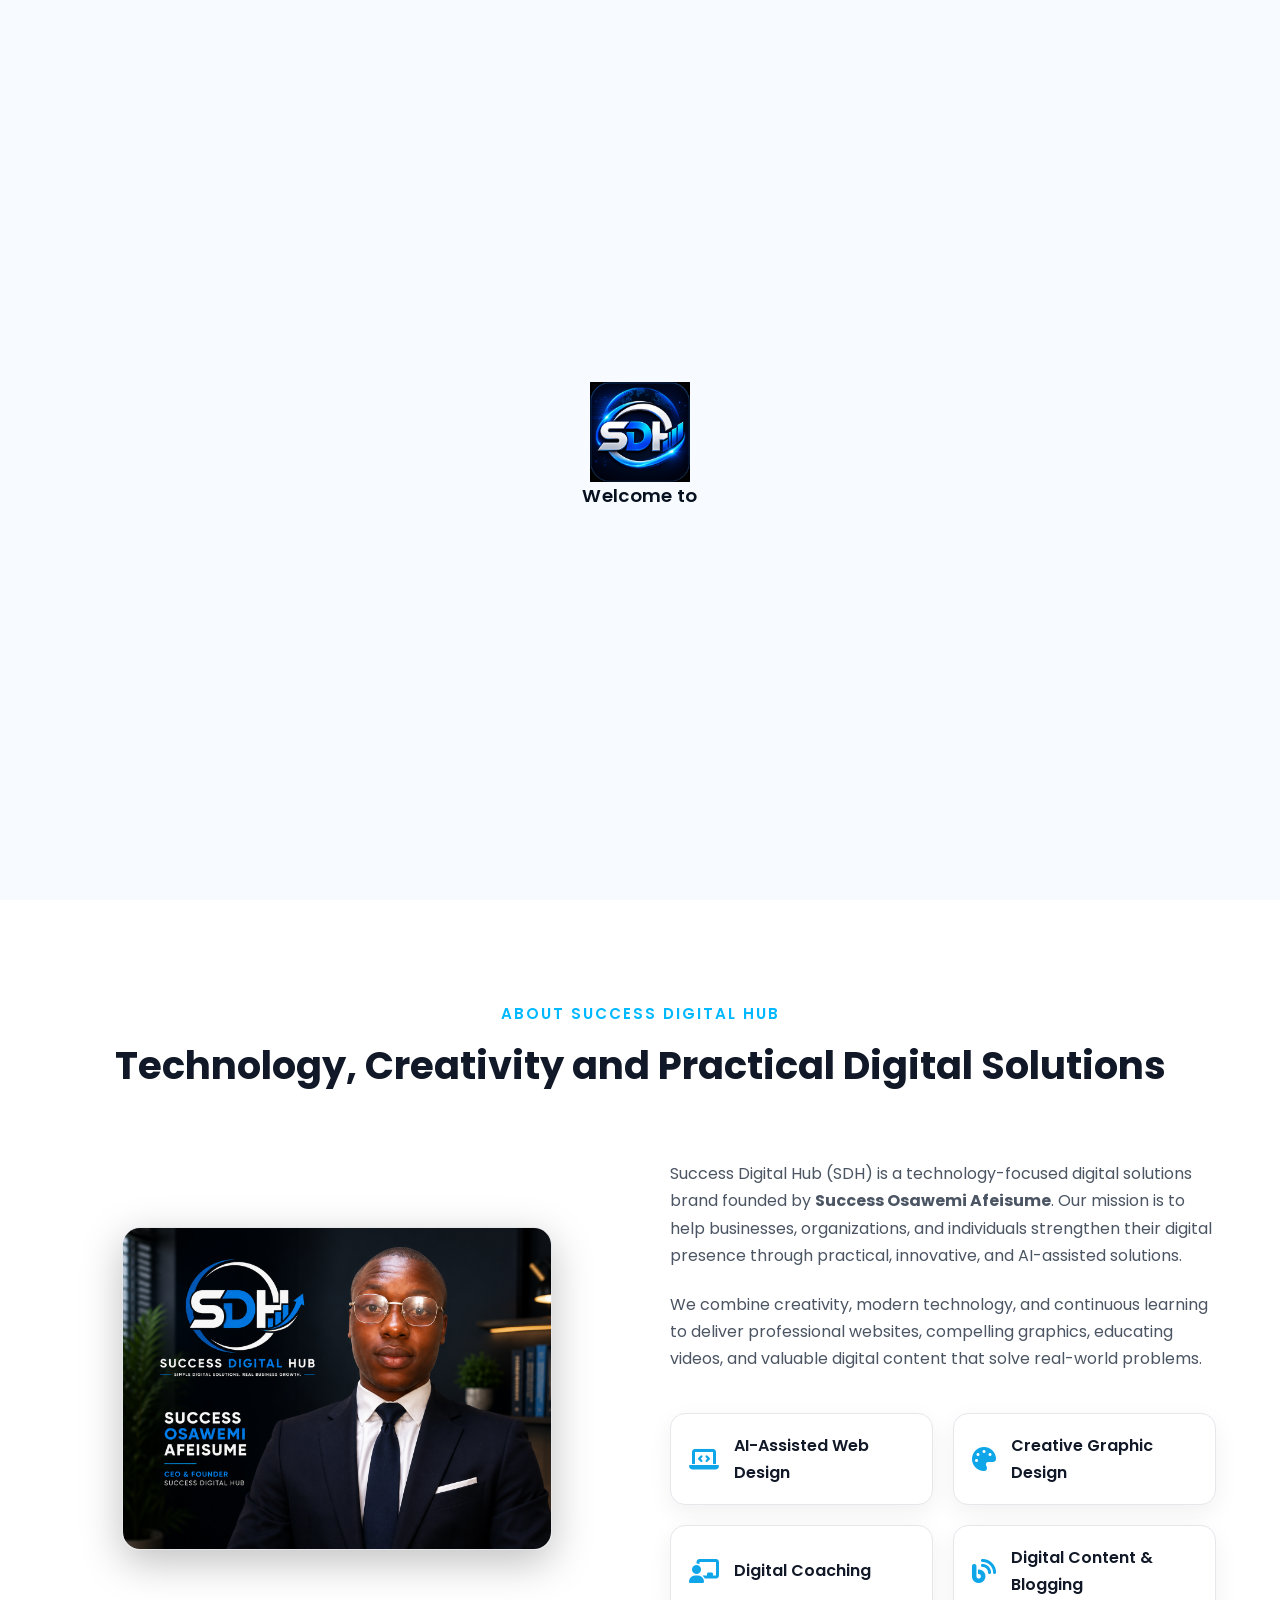
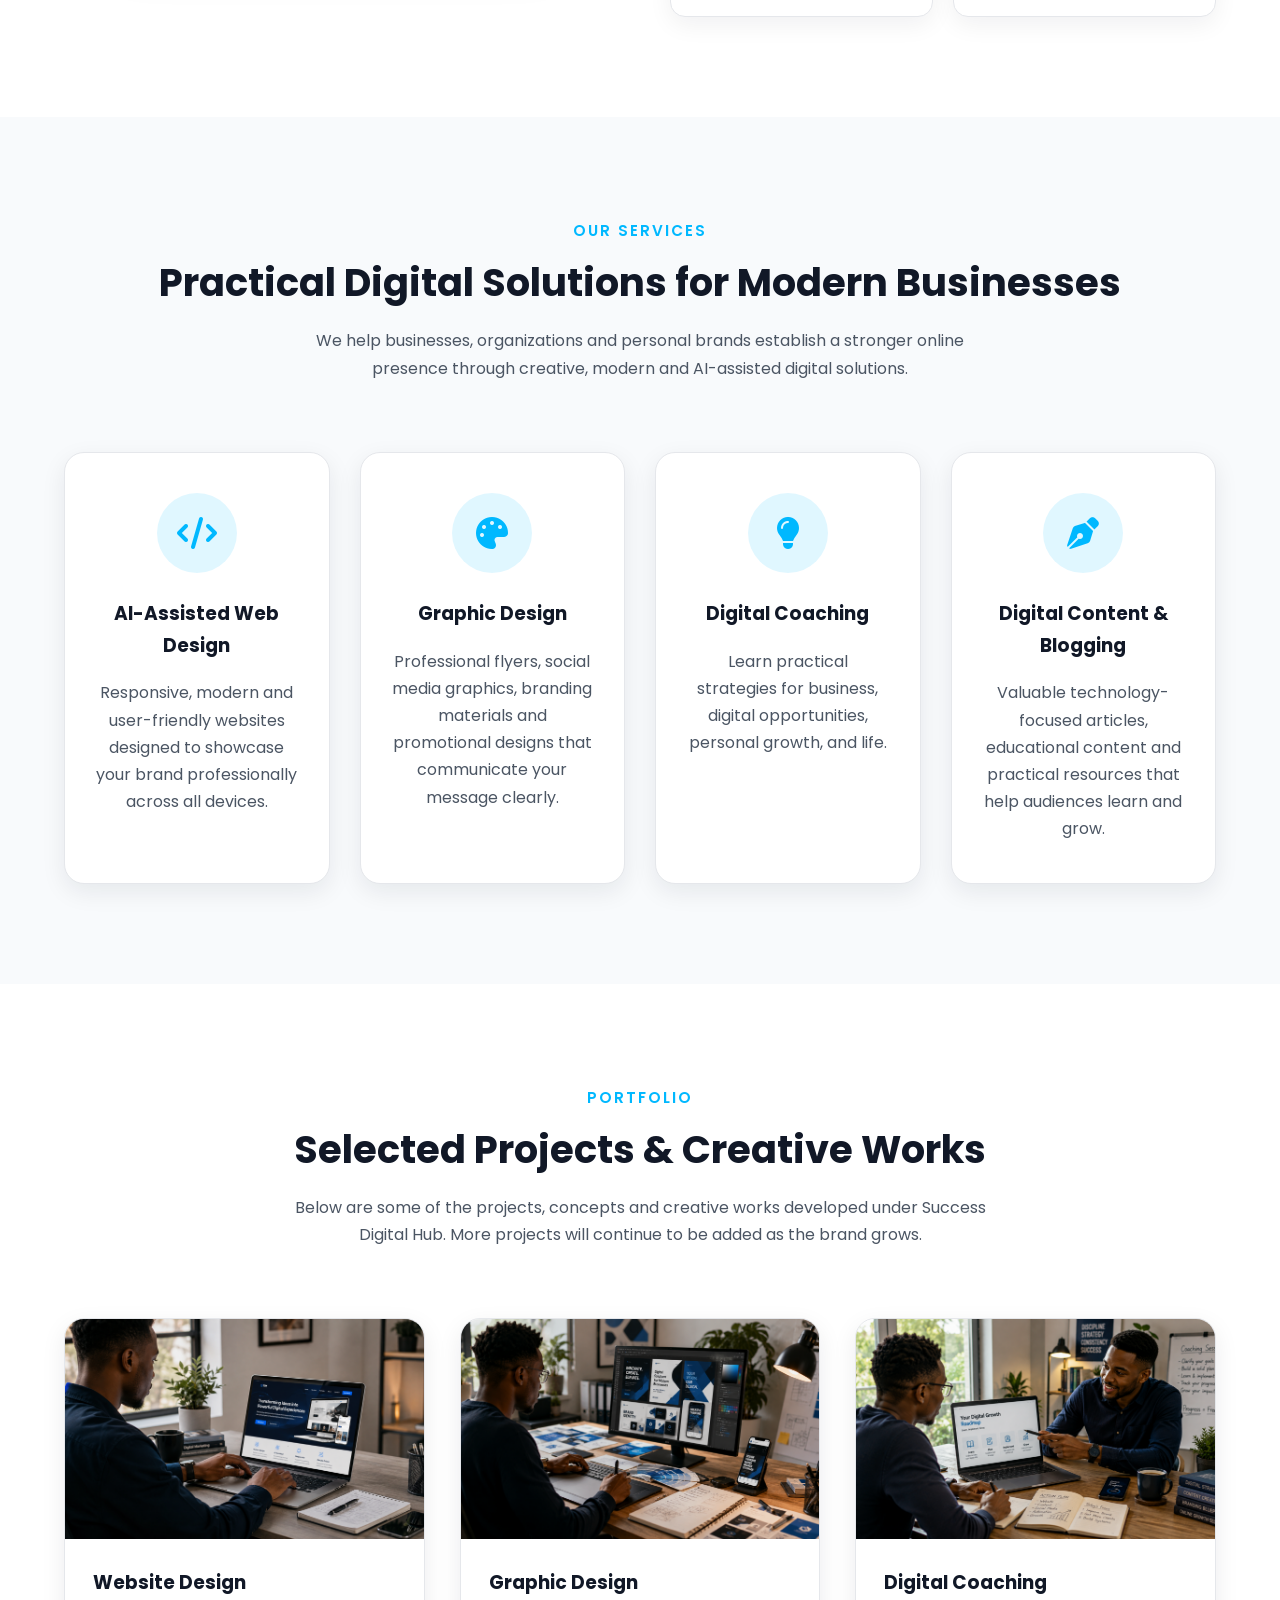
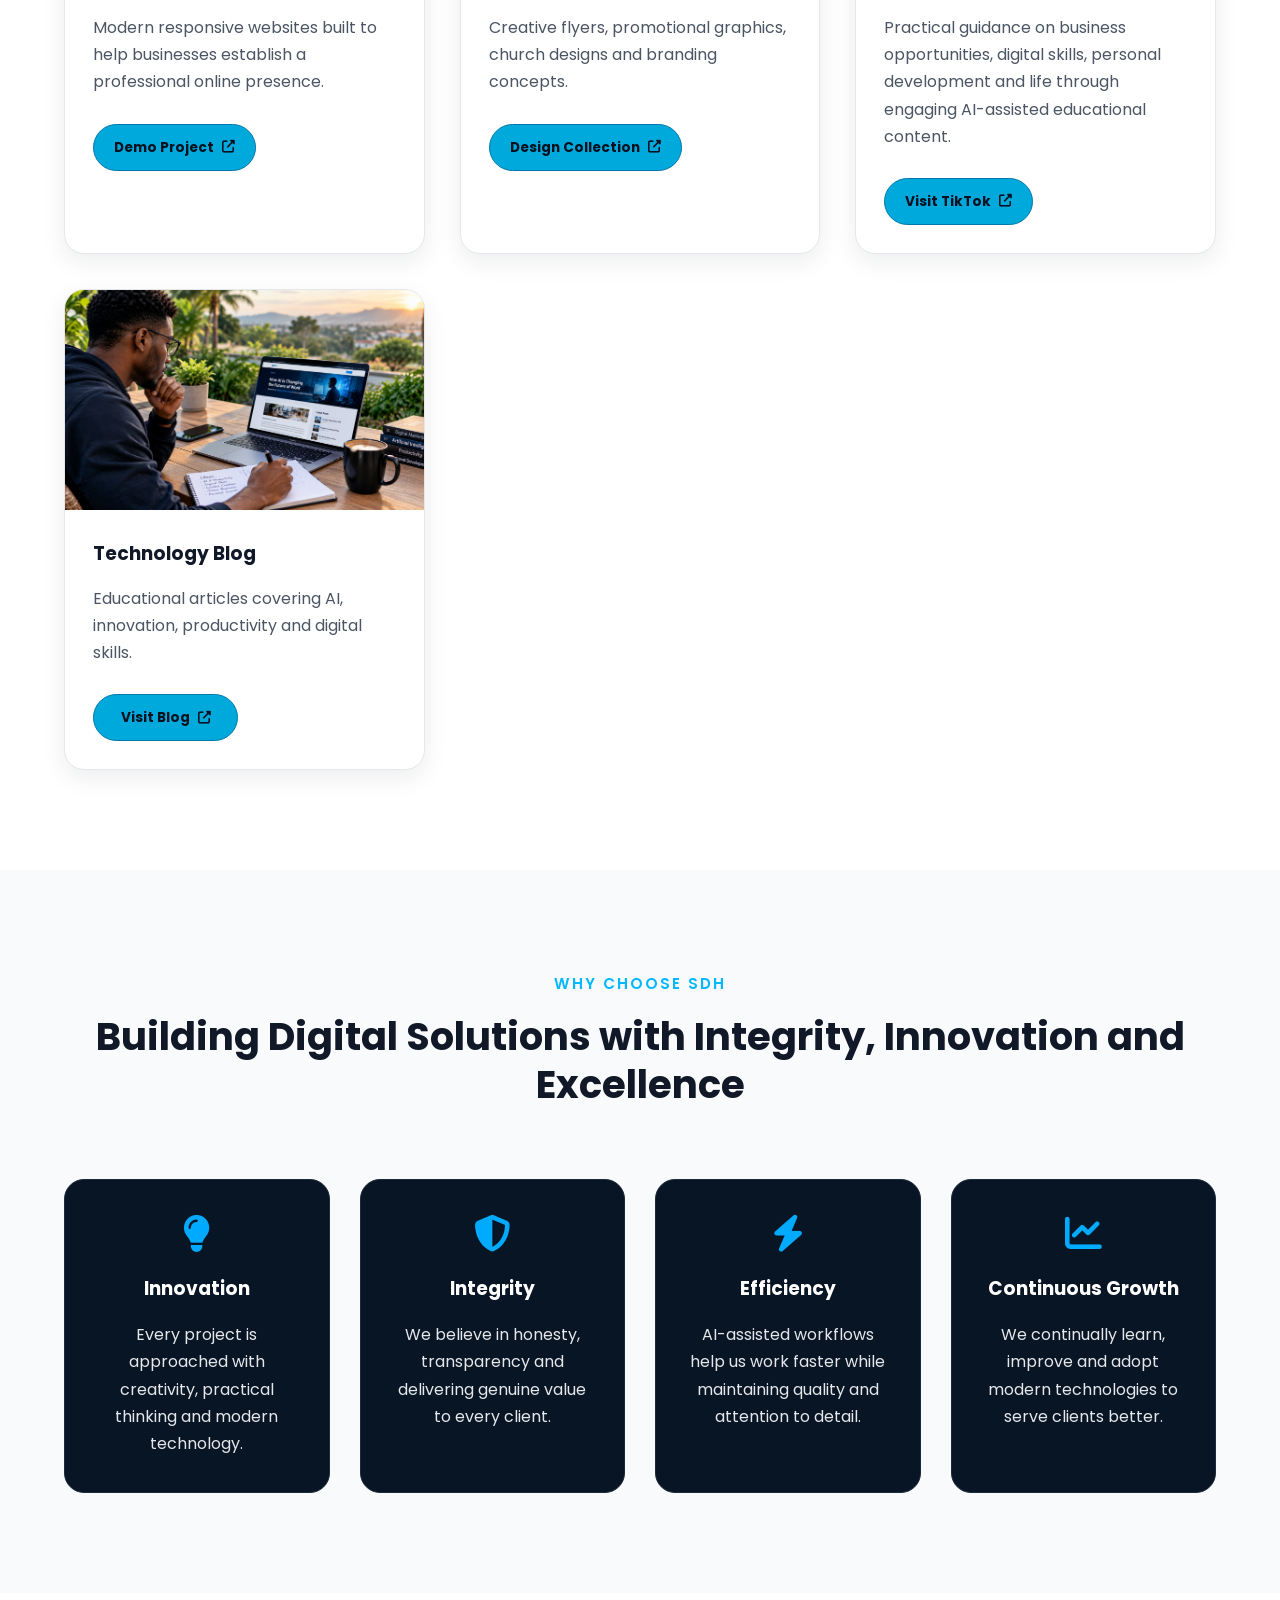
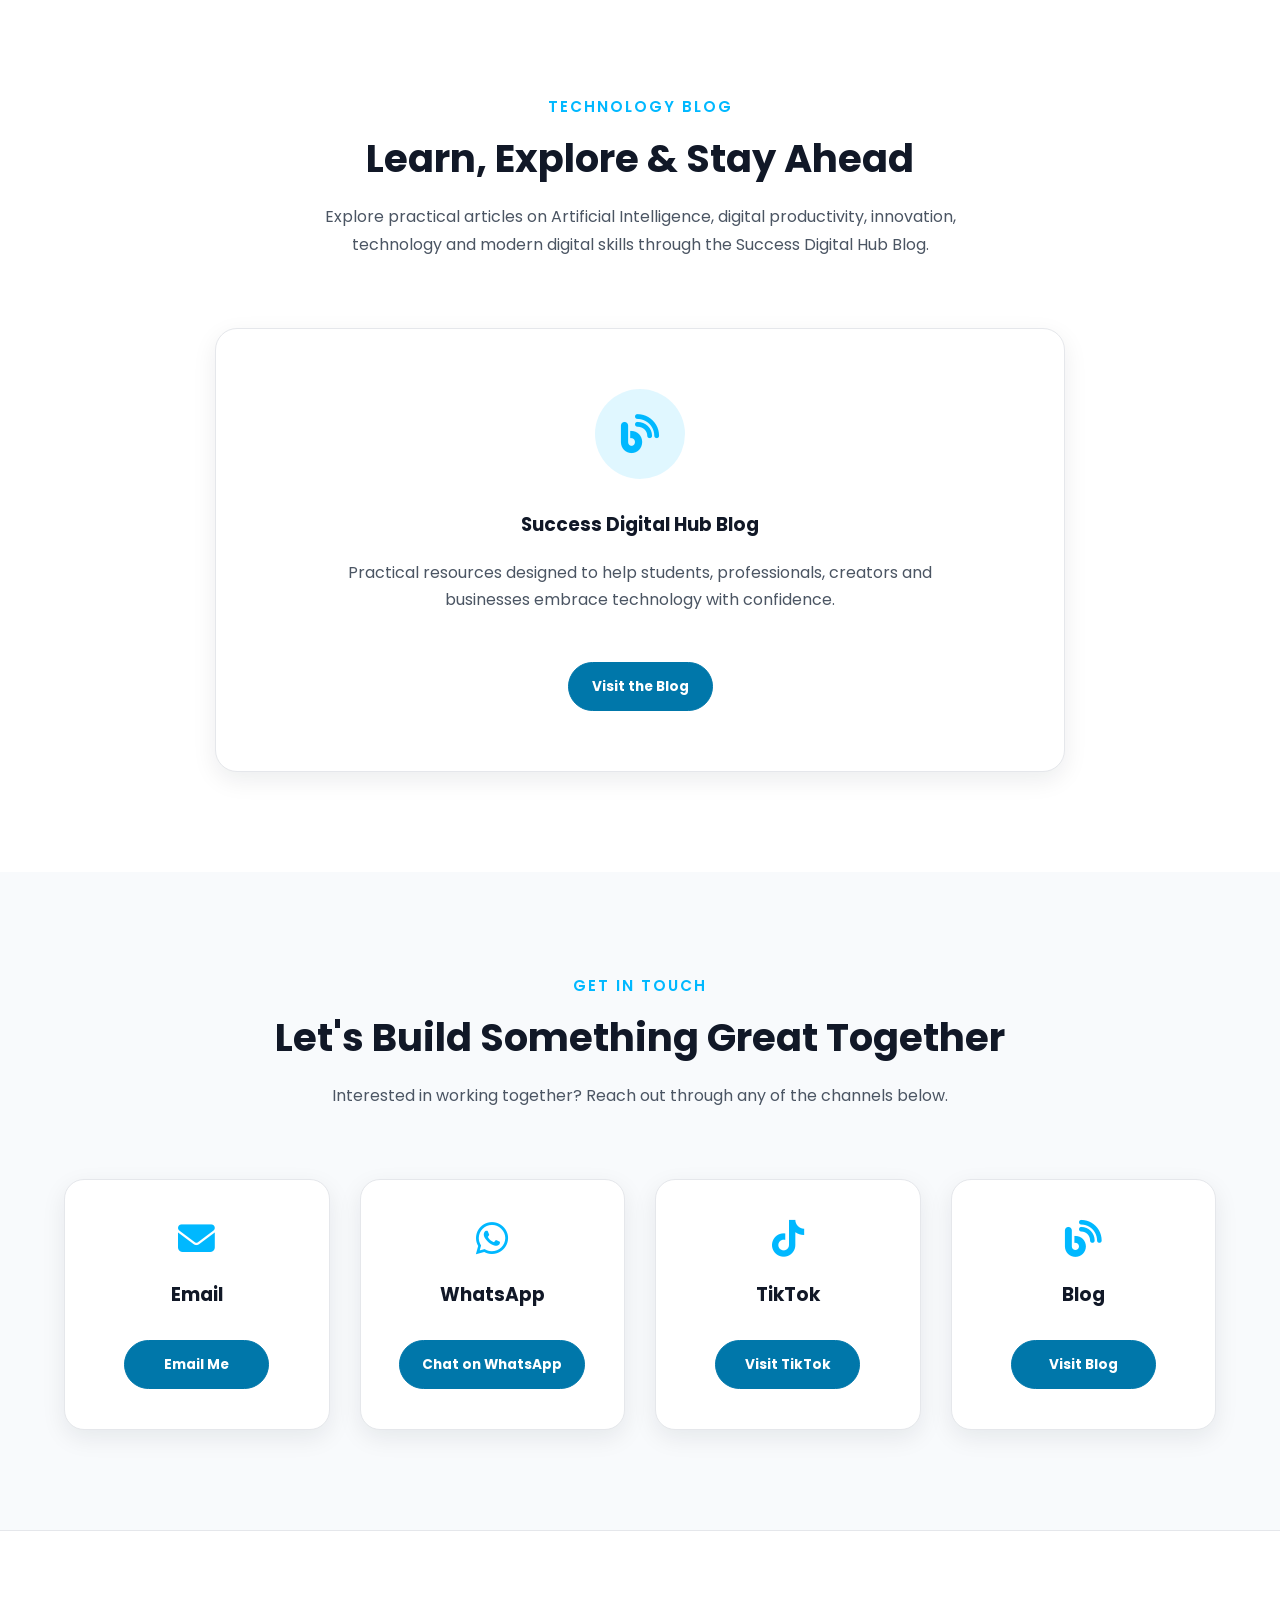
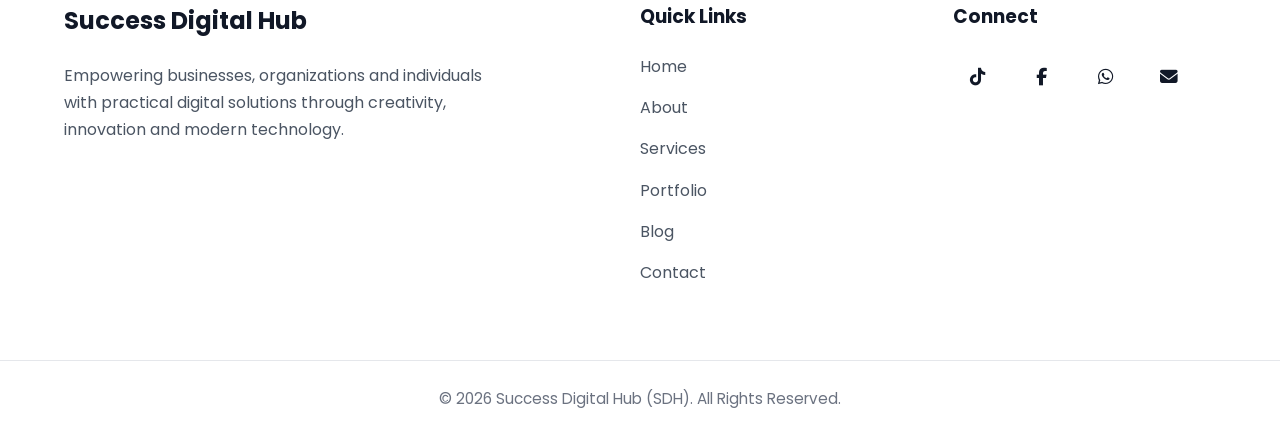
==== index.html @ 63616690 "Add files via upload" ====
<!DOCTYPE html>
<html lang="en">

<head>

    <!-- =========================
         BASIC META TAGS
    ========================== -->

    <meta charset="UTF-8">

    <meta name="viewport"
          content="width=device-width, initial-scale=1.0">

    <meta name="theme-color"
          content="#07111f">


    <!-- =========================
         SEO
    ========================== -->

    <title>
        Success Digital Hub | AI-Assisted Web Design & Digital Solutions
    </title>

    <meta name="description"
          content="Success Digital Hub (SDH) helps businesses, organizations, and individuals build a stronger digital presence through AI-assisted web design, graphic design, video editing, and digital content solutions.">

    <meta name="keywords"
          content="Success Digital Hub, SDH, AI Web Design, Graphic Design, Video Editing, Digital Solutions, Nigeria Web Designer, Portfolio">

    <meta name="author"
          content="Success Osawemi Afeisume">


    <!-- =========================
         OPEN GRAPH
    ========================== -->

    <meta property="og:title"
          content="Success Digital Hub">

    <meta property="og:description"
          content="Professional AI-assisted digital solutions for businesses and organizations.">

    <meta property="og:type"
          content="website">

    <meta property="og:image"
          content="og-image.png">

    <meta property="og:url"
          content="https://successdigitalhub1.github.io/sdh-portfolio/">


    <!-- =========================
         FAVICON / WEB APP ICON
    ========================== -->

    <link rel="icon"
          href="favicon.png"
          type="image/png">

    <link rel="apple-touch-icon"
          href="favicon.png"
          sizes="180x180">


    <!-- =========================
         GOOGLE FONTS
    ========================== -->

    <link rel="preconnect"
          href="https://fonts.googleapis.com">

    <link rel="preconnect"
          href="https://fonts.gstatic.com"
          crossorigin>

    <link href="https://fonts.googleapis.com/css2?family=Poppins:wght@300;400;500;600;700;800&display=swap"
          rel="stylesheet">


   <!-- =========================
     FONT AWESOME
========================== -->

<link rel="stylesheet"
      href="https://cdnjs.cloudflare.com/ajax/libs/font-awesome/6.5.2/css/all.min.css">

  <!-- =========================
     SDH SPLASH LOGO PRELOAD
========================== -->

<link rel="preload"
      as="image"
      href="favicon.png"
      type="image/png"
      fetchpriority="high">


    <!-- =========================
         MAIN CSS
    ========================== -->

    <link rel="stylesheet"
          href="style.css">


    <!-- =========================
         CANONICAL TAG
    ========================== -->

    <link rel="canonical"
          href="https://successdigitalhub1.github.io/sdh-portfolio/">

</head>


<body>


<!-- =========================================================
     SDH PROFESSIONAL SPLASH SCREEN
========================================================= -->

<div id="sdh-splash"
     class="sdh-splash"
     aria-hidden="true">

    <div class="sdh-splash-content">


        <!-- =========================
             SDH WEB APP ICON
        ========================== -->

        <div class="sdh-splash-icon-wrap">

            <img src="favicon.png"
     alt="Success Digital Hub"
     class="sdh-splash-icon"
     loading="eager"
     fetchpriority="high"
     decoding="async">
          
        </div>


        <!-- =========================
             CIRCULAR LOADING INDICATOR
        ========================== -->

        <div class="sdh-splash-spinner"
             aria-hidden="true"></div>


        <!-- =========================
             WELCOME MESSAGE
        ========================== -->

        <p class="sdh-splash-message">

            Welcome to

            <span class="sdh-brand-white">
                SUCCESS
            </span>

            <span class="sdh-brand-blue">
                DIGITAL
            </span>

            <span class="sdh-brand-white">
                HUB
            </span>

        </p>

    </div>

</div>



<!-- =========================
     HEADER
========================== -->

<header class="header">

    <div class="container">


        <!-- =========================
             LOGO
        ========================== -->

        <a href="#home"
           class="logo">

            Success
            <span>Digital</span>
            Hub

        </a>


        <!-- =========================
             NAVIGATION
        ========================== -->

        <nav class="navbar"
             id="site-navigation"
             aria-label="Main navigation">

            <ul class="nav-links">

                <li>
                    <a href="#home">
                        Home
                    </a>
                </li>

                <li>
                    <a href="#about">
                        About
                    </a>
                </li>

                <li>
                    <a href="#services">
                        Services
                    </a>
                </li>

                <li>
                    <a href="#portfolio">
                        Portfolio
                    </a>
                </li>

                <li>
                    <a href="#blog">
                        Blog
                    </a>
                </li>

                <li>
                    <a href="#contact">
                        Contact
                    </a>
                </li>

            </ul>

        </nav>


        <!-- =========================
             RIGHT CONTROLS
        ========================== -->

        <div class="header-controls">


            <!-- Dark / Light Mode -->

            <button id="theme-toggle"
                    type="button"
                    aria-label="Toggle Theme"
                    title="Toggle Theme">

                <i class="fas fa-moon"
                   aria-hidden="true"></i>

            </button>


            <!-- Mobile Menu -->

            <button id="menu-btn"
                    type="button"
                    aria-label="Open Menu"
                    aria-expanded="false"
                    aria-controls="site-navigation">

                <i class="fas fa-bars"
                   aria-hidden="true"></i>

            </button>

        </div>

    </div>

</header>



<!-- =========================
     MAIN CONTENT
========================== -->

<main>


    <!-- =====================
         HERO SECTION
    ====================== -->

    <section id="home"
             class="hero">

        <div class="container hero-container">


            <!-- Hero Content -->

            <div class="hero-content">

                <span class="hero-tag">

                    Welcome to Success Digital Hub

                </span>


                <h1>

                    AI-Assisted Digital Solutions for Businesses, Organizations & Professionals

                </h1>


                <p>

                    Success Digital Hub (SDH) provides AI-assisted web design,
                    graphic design, digital coaching & solutions
                    that help businesses, organizations, and individuals grow
                    confidently in today's digital world.

                </p>


                <div class="hero-buttons">

                    <a href="#portfolio"
                       class="btn primary-btn">

                        View Portfolio

                    </a>


                    <a href="#contact"
                       class="btn secondary-btn">

                        Let's Work Together

                    </a>

                </div>

            </div>


            <!-- Hero Image -->

            <div class="hero-image">

                <!-- Dark Mode Hero Image -->

                <img src="hero-image.png"
     alt="Success Digital Hub"
     class="hero-logo-dark"
     loading="eager"
     fetchpriority="high"
     decoding="async">


                <!-- Light Mode Hero Image -->

               <img src="hero-image-light.png"
     alt="Success Digital Hub"
     class="hero-logo-light"
     loading="lazy"
     decoding="async">

            </div>

        </div>

    </section>



    <!-- =====================
         ABOUT
    ====================== -->

    <section id="about"
             class="about">

        <div class="container">


            <div class="section-title reveal">

                <span>
                    About Success Digital Hub
                </span>

                <h2>

                    Technology, Creativity and Practical Digital Solutions

                </h2>

            </div>


            <div class="about-content">


                <div class="about-image">

                    <img src="about-image.png"
     alt="About Success Digital Hub"
     loading="eager"
     fetchpriority="high"
     decoding="async">

                </div>


                <div class="about-text">

                    <p>

                        Success Digital Hub (SDH) is a technology-focused digital
                        solutions brand founded by
                        <strong>Success Osawemi Afeisume</strong>.
                        Our mission is to help businesses, organizations, and individuals
                        strengthen their digital presence through practical,
                        innovative, and AI-assisted solutions.

                    </p>


                    <p>

                        We combine creativity, modern technology, and continuous learning
                        to deliver professional websites, compelling graphics,
                        educating videos, and valuable digital content that
                        solve real-world problems.

                    </p>


                    <div class="about-highlights">


                        <div class="highlight">

                            <i class="fas fa-laptop-code"></i>

                            <span>
                                AI-Assisted Web Design
                            </span>

                        </div>


                        <div class="highlight">

                            <i class="fas fa-palette"></i>

                            <span>
                                Creative Graphic Design
                            </span>

                        </div>


                        <div class="highlight">

                            <i class="fas fa-chalkboard-user"></i>

                            <span>
                                Digital Coaching
                            </span>

                        </div>


                        <div class="highlight">

                            <i class="fas fa-blog"></i>

                            <span>
                                Digital Content & Blogging
                            </span>

                        </div>


                    </div>

                </div>

            </div>

        </div>

    </section>



    <!-- =====================
         SERVICES
    ====================== -->

    <section id="services"
             class="services">

        <div class="container">


            <div class="section-title">

                <span>
                    Our Services
                </span>

                <h2>
                    Practical Digital Solutions for Modern Businesses
                </h2>

                <p>

                    We help businesses, organizations and personal brands
                    establish a stronger online presence through creative,
                    modern and AI-assisted digital solutions.

                </p>

            </div>


            <div class="services-grid">


                <!-- Service 1 -->

                <article class="service-card reveal">

                    <div class="service-icon">

                        <i class="fas fa-code"></i>

                    </div>

                    <h3>
                        AI-Assisted Web Design
                    </h3>

                    <p>

                        Responsive, modern and user-friendly websites
                        designed to showcase your brand professionally
                        across all devices.

                    </p>

                </article>


                <!-- Service 2 -->

                <article class="service-card">

                    <div class="service-icon">

                        <i class="fas fa-palette"></i>

                    </div>

                    <h3>
                        Graphic Design
                    </h3>

                    <p>

                        Professional flyers, social media graphics,
                        branding materials and promotional designs
                        that communicate your message clearly.

                    </p>

                </article>


                <!-- Service 3 -->

                <article class="service-card">

                    <div class="service-icon">

                        <i class="fas fa-lightbulb"></i>

                    </div>

                    <h3>
                        Digital Coaching
                    </h3>

                    <p>

                        Learn practical strategies for business,
                        digital opportunities, personal growth, and life.

                    </p>

                </article>


                <!-- Service 4 -->

                <article class="service-card">

                    <div class="service-icon">

                        <i class="fas fa-pen-nib"></i>

                    </div>

                    <h3>
                        Digital Content & Blogging
                    </h3>

                    <p>

                        Valuable technology-focused articles,
                        educational content and practical resources
                        that help audiences learn and grow.

                    </p>

                </article>


            </div>

        </div>

    </section>



    <!-- =====================
         PORTFOLIO
    ====================== -->

    <section id="portfolio"
             class="portfolio">

        <div class="container">


            <div class="section-title">

                <span>
                    Portfolio
                </span>

                <h2>
                    Selected Projects & Creative Works
                </h2>

                <p>

                    Below are some of the projects, concepts and creative
                    works developed under Success Digital Hub.
                    More projects will continue to be added as the brand grows.

                </p>

            </div>


            <div class="portfolio-grid">


                <!-- Website Design -->

                <article class="portfolio-card">

                    <img src="web-design.png"
                         alt="Website Design Project"
                         loading="lazy">


                    <div class="portfolio-content">

                        <h3>
                            Website Design
                        </h3>

                        <p>

                            Modern responsive websites built to help
                            businesses establish a professional online
                            presence.

                        </p>


                        <a href="https://successdigitalhub1.github.io/"
                           class="portfolio-link"
                           target="_blank"
                           rel="noopener noreferrer">

                            Demo Project

                            <i class="fas fa-external-link-alt"
                               aria-hidden="true"></i>

                        </a>

                    </div>

                </article>



                <!-- Graphic Design -->

                <article class="portfolio-card">

                    <img src="graphic-design.png"
                         alt="Graphic Design"
                         loading="lazy">


                    <div class="portfolio-content">

                        <h3>
                            Graphic Design
                        </h3>

                        <p>

                            Creative flyers, promotional graphics,
                            church designs and branding concepts.

                        </p>


                        <a href="https://YOUR_BEHANCE_URL"
                           class="portfolio-link"
                           target="_blank"
                           rel="noopener noreferrer">

                            Design Collection

                            <i class="fas fa-external-link-alt"
                               aria-hidden="true"></i>

                        </a>

                    </div>

                </article>



                <!-- Digital Coaching -->

                <article class="portfolio-card">

                    <img src="digital-coaching.png"
                         alt="Digital Coaching"
                         loading="lazy">


                    <div class="portfolio-content">

                        <h3>
                            Digital Coaching
                        </h3>

                        <p>

                            Practical guidance on business opportunities,
                            digital skills, personal development and life
                            through engaging AI-assisted educational content.

                        </p>


                        <a href="https://tiktok.com/@sdhsolutions"
                           target="_blank"
                           rel="noopener noreferrer"
                           class="portfolio-link">

                            Visit TikTok

                            <i class="fas fa-external-link-alt"
                               aria-hidden="true"></i>

                        </a>

                    </div>

                </article>



                <!-- Technology Blog -->

                <article class="portfolio-card">

                    <img src="blog.png"
                         alt="Blog Articles"
                         loading="lazy">


                    <div class="portfolio-content">

                        <h3>
                            Technology Blog
                        </h3>

                        <p>

                            Educational articles covering AI,
                            innovation, productivity and digital skills.

                        </p>


                        <a href="https://successdigitalhub1.blogspot.com/?m=1"
                           class="portfolio-link"
                           target="_blank"
                           rel="noopener noreferrer">

                            Visit Blog

                            <i class="fas fa-external-link-alt"
                               aria-hidden="true"></i>

                        </a>

                    </div>

                </article>


            </div>

        </div>

    </section>



    <!-- =====================
         WHY CHOOSE SDH
    ====================== -->

    <section id="why-us"
             class="why-us">

        <div class="container">


            <div class="section-title">

                <span>
                    Why Choose SDH
                </span>

                <h2>

                    Building Digital Solutions with Integrity,
                    Innovation and Excellence

                </h2>

            </div>


            <div class="why-grid">


                <div class="why-card">

                    <i class="fas fa-lightbulb"
                       aria-hidden="true"></i>

                    <h3>
                        Innovation
                    </h3>

                    <p>

                        Every project is approached with creativity,
                        practical thinking and modern technology.

                    </p>

                </div>


                <div class="why-card">

                    <i class="fas fa-shield-alt"
                       aria-hidden="true"></i>

                    <h3>
                        Integrity
                    </h3>

                    <p>

                        We believe in honesty, transparency and
                        delivering genuine value to every client.

                    </p>

                </div>


                <div class="why-card">

                    <i class="fas fa-bolt"
                       aria-hidden="true"></i>

                    <h3>
                        Efficiency
                    </h3>

                    <p>

                        AI-assisted workflows help us work faster
                        while maintaining quality and attention to detail.

                    </p>

                </div>


                <div class="why-card">

                    <i class="fas fa-chart-line"
                       aria-hidden="true"></i>

                    <h3>
                        Continuous Growth
                    </h3>

                    <p>

                        We continually learn, improve and adopt
                        modern technologies to serve clients better.

                    </p>

                </div>


            </div>

        </div>

    </section>



    <!-- =====================
         BLOG
    ====================== -->

    <section id="blog"
             class="blog">

        <div class="container">


            <div class="section-title">

                <span>
                    Technology Blog
                </span>

                <h2>
                    Learn, Explore & Stay Ahead
                </h2>

                <p>

                    Explore practical articles on Artificial Intelligence,
                    digital productivity, innovation, technology and
                    modern digital skills through the Success Digital Hub Blog.

                </p>

            </div>


            <div class="blog-card">

                <div class="blog-icon">

                    <i class="fas fa-blog"
                       aria-hidden="true"></i>

                </div>


                <h3>
                    Success Digital Hub Blog
                </h3>


                <p>

                    Practical resources designed to help students,
                    professionals, creators and businesses embrace
                    technology with confidence.

                </p>


                <a href="https://successdigitalhub1.blogspot.com/?m=1"
                   class="contact-btn blog-btn"
                   target="_blank"
                   rel="noopener noreferrer">

                    Visit the Blog

                </a>

            </div>

        </div>

    </section>



    <!-- =====================
         CONTACT
    ====================== -->

    <section id="contact"
             class="contact">

        <div class="container">


            <div class="section-title">

                <span>
                    Get In Touch
                </span>

                <h2>
                    Let's Build Something Great Together
                </h2>

                <p>

                    Interested in working together?
                    Reach out through any of the channels below.

                </p>

            </div>


            <div class="contact-grid">


                <!-- Email -->

                <div class="contact-card reveal">

                    <i class="fas fa-envelope"
                       aria-hidden="true"></i>

                    <h3>
                        Email
                    </h3>

                    <a href="mailto:successdigitalhub1@gmail.com"
                       class="contact-btn">

                        Email Me

                    </a>

                </div>



                <!-- WhatsApp -->

                <div class="contact-card">

                    <i class="fab fa-whatsapp"
                       aria-hidden="true"></i>

                    <h3>
                        WhatsApp
                    </h3>


                    <a href="https://wa.me/2348164866704"
                       target="_blank"
                       rel="noopener noreferrer"
                       class="contact-btn">

                        Chat on WhatsApp

                    </a>

                </div>



                <!-- TikTok -->

                <div class="contact-card">

                    <i class="fab fa-tiktok"
                       aria-hidden="true"></i>

                    <h3>
                        TikTok
                    </h3>


                    <a href="https://tiktok.com/@sdhsolutions"
                       target="_blank"
                       rel="noopener noreferrer"
                       class="contact-btn">

                        Visit TikTok

                    </a>

                </div>



                <!-- Blog -->

                <div class="contact-card">

                    <i class="fas fa-blog"
                       aria-hidden="true"></i>

                    <h3>
                        Blog
                    </h3>

                    <a href="https://successdigitalhub1.blogspot.com/?m=1"
                       target="_blank"
                       rel="noopener noreferrer"
                       class="contact-btn">

                        Visit Blog

                    </a>

                </div>


            </div>

        </div>

    </section>


</main>



<!-- =====================
     BACK TO TOP
====================== -->

<button id="topBtn"
        type="button"
        aria-label="Back to Top"
        title="Back to Top">

    <i class="fas fa-arrow-up"
       aria-hidden="true"></i>

</button>



<!-- =====================
     FOOTER
====================== -->

<footer class="footer">

    <div class="container">


        <!-- Footer Brand -->

        <div class="footer-logo">

            <h2>
                Success Digital Hub
            </h2>

            <p>

                Empowering businesses, organizations and individuals
                with practical digital solutions through creativity,
                innovation and modern technology.

            </p>

        </div>



        <!-- Footer Links -->

        <div class="footer-links">

            <h3>
                Quick Links
            </h3>

            <ul>

                <li>
                    <a href="#home">
                        Home
                    </a>
                </li>

                <li>
                    <a href="#about">
                        About
                    </a>
                </li>

                <li>
                    <a href="#services">
                        Services
                    </a>
                </li>

                <li>
                    <a href="#portfolio">
                        Portfolio
                    </a>
                </li>

                <li>
                    <a href="#blog">
                        Blog
                    </a>
                </li>

                <li>
                    <a href="#contact">
                        Contact
                    </a>
                </li>

            </ul>

        </div>



        <!-- Footer Social -->

        <div class="footer-social">

            <h3>
                Connect
            </h3>


            <div class="social-icons">


                <!-- TikTok -->

                <a href="https://tiktok.com/@sdhsolutions"
                   target="_blank"
                   rel="noopener noreferrer"
                   aria-label="TikTok">

                    <i class="fab fa-tiktok"
                       aria-hidden="true"></i>

                </a>


                <!-- Facebook -->

                <a href="#"
                   aria-label="Facebook">

                    <i class="fab fa-facebook-f"
                       aria-hidden="true"></i>

                </a>


                <!-- WhatsApp -->

                <a href="https://wa.me/2348164866704"
                   target="_blank"
                   rel="noopener noreferrer"
                   aria-label="WhatsApp">

                    <i class="fab fa-whatsapp"
                       aria-hidden="true"></i>

                </a>


                <!-- Email -->

                <a href="mailto:successdigitalhub1@gmail.com"
                   aria-label="Email">

                    <i class="fas fa-envelope"
                       aria-hidden="true"></i>

                </a>


            </div>

        </div>


    </div>



    <!-- Footer Bottom -->

    <div class="footer-bottom">

        <p>

            &copy; 2026 Success Digital Hub (SDH). All Rights Reserved.

        </p>

    </div>

</footer>



<!-- =====================
     JAVASCRIPT
====================== -->

<script src="script.js"></script>



<!-- ===========================================================
     SDH — IMPORTANT PLATFORM UPDATE MODAL
=========================================================== -->

<div id="sdh-notice-modal"
     class="sdh-notice-overlay sdh-notice-hidden"
     role="dialog"
     aria-modal="true"
     aria-labelledby="sdh-notice-title">


    <div class="sdh-notice-card">


        <!-- Notice Icon -->

        <div class="sdh-notice-icon">

            <i class="fas fa-info"
               aria-hidden="true"></i>

        </div>


        <!-- Notice Label -->

        <span class="sdh-notice-label">

            SUCCESS DIGITAL HUB

        </span>


        <!-- Notice Heading -->

        <h2 id="sdh-notice-title">

            Platform Update

        </h2>


        <!-- Notice Message -->

        <p>

            Some of our social and business channels are currently
            being prepared for integration.

        </p>


        <p>

            Facebook and Graphic design page (Behance) will be available soon.
            In the meantime, you can explore our services, portfolio,
            blog and other available channels.

        </p>


        <!-- Notice Button -->

        <button id="sdh-notice-ok"
                class="sdh-notice-btn"
                type="button">

            OK, Continue

        </button>


    </div>

</div>


</body>

</html>
---- style.css ----
/* ===========================================================
   SUCCESS DIGITAL HUB (SDH)
   CONSOLIDATED STYLE.CSS
   Desktop Layout + Splash Screen Refinement

   Author: Success Osawemi Afeisume
   Developed with AI Assistance

   Compatible with:
   - Consolidated index.html
   - Consolidated script.js
=========================================================== */


/* ===========================================================
   GOOGLE FONT
=========================================================== */

@import url(
  'https://fonts.googleapis.com/css2?family=Poppins:wght@300;400;500;600;700;800&display=swap'
);


/* ===========================================================
   ROOT VARIABLES
=========================================================== */

:root {
  --primary: #1f6fff;
  --primary-dark: #1558d6;

  --secondary: #00b8ff;
  --accent: #38bdf8;

  --background: #07111f;
  --surface: #111c2d;
  --surface-light: #1b2b44;

  --text: #f5f7fa;
  --text-light: #b7c2d0;

  --border: rgba(255, 255, 255, .08);

  --shadow: 0 12px 40px rgba(0, 0, 0, .25);

  --radius: 18px;
  --transition: .35s ease;

  --max-width: 1200px;
}


/* ===========================================================
   RESET
=========================================================== */

* {
  margin: 0;
  padding: 0;
  box-sizing: border-box;
}

html {
  scroll-behavior: smooth;
  text-rendering: optimizeLegibility;
}

body {
  min-height: 100vh;

  font-family: 'Poppins', sans-serif;

  background: var(--background);
  color: var(--text);

  line-height: 1.7;

  overflow-x: hidden;

  -webkit-font-smoothing: antialiased;
  -moz-osx-font-smoothing: grayscale;

  opacity: 0;

  transition: opacity .45s ease;
}

body.loaded {
  opacity: 1;
}

img {
  display: block;
  max-width: 100%;
}

a {
  color: inherit;
  text-decoration: none;
}

ul {
  list-style: none;
}

button,
input,
textarea {
  font-family: inherit;
}


/* ===========================================================
   GLOBAL SECTIONS
=========================================================== */

section {
  padding: 100px 0;
}

.container {
  width: 90%;
  max-width: var(--max-width);

  margin: 0 auto;
}


/* ===========================================================
   SECTION TITLES
=========================================================== */

.section-title {
  text-align: center;
  margin-bottom: 70px;
}

.section-title span {
  color: var(--secondary);

  font-size: .95rem;
  font-weight: 600;

  letter-spacing: 2px;

  text-transform: uppercase;
}

.section-title h2 {
  margin-top: 15px;

  font-size: 2.4rem;
  font-weight: 700;

  line-height: 1.25;
}

.section-title p {
  max-width: 720px;

  margin: 20px auto 0;

  color: var(--text-light);
}


/* ===========================================================
   BUTTONS
=========================================================== */

.btn {
  display: inline-flex;

  align-items: center;
  justify-content: center;

  padding: 15px 34px;

  border-radius: 50px;

  font-weight: 600;

  cursor: pointer;

  transition:
    background .35s ease,
    color .35s ease,
    border-color .35s ease,
    transform .35s ease,
    box-shadow .35s ease;
}

.primary-btn {
  background: var(--primary);
  color: #fff;
}

.primary-btn:hover {
  background: var(--primary-dark);

  transform: translateY(-4px);
}

.secondary-btn {
  border: 2px solid var(--primary);

  color: #fff;
}

.secondary-btn:hover {
  background: var(--primary);

  transform: translateY(-4px);
}


/* ===========================================================
   HEADER
=========================================================== */

.header {
  position: fixed;

  top: 0;
  left: 0;

  width: 100%;

  z-index: 1000;

  backdrop-filter: blur(18px);
  -webkit-backdrop-filter: blur(18px);

  background: rgba(7, 17, 31, .88);

  border-bottom: 1px solid rgba(255, 255, 255, .06);

  box-shadow:
    0 4px 20px rgba(0, 0, 0, .12);

  transition:
    background .3s ease,
    box-shadow .3s ease;
}

.header .container {
  min-height: 76px;

  display: flex;

  align-items: center;
  justify-content: space-between;

  gap: 20px;
}


/* ===========================================================
   LOGO
=========================================================== */

.logo {
  display: flex;

  align-items: center;

  flex-shrink: 0;

  white-space: nowrap;

  font-size: 1.45rem;
  font-weight: 700;

  line-height: 1;

  color: #fff;

  transition: transform .35s ease;
}

.logo span {
  color: var(--secondary);
}

.logo:hover {
  transform: scale(1.03);
}


/* ===========================================================
   NAVIGATION
=========================================================== */

.navbar {
  min-width: 0;
}

.nav-links {
  display: flex;

  align-items: center;

  gap: 28px;
}

.nav-links a {
  position: relative;

  display: inline-flex;

  align-items: center;

  padding: 8px 0;

  font-weight: 500;

  white-space: nowrap;

  transition: color .3s ease;
}

.nav-links a:hover,
.nav-links a.active {
  color: var(--secondary);
}

.nav-links a::after {
  content: "";

  position: absolute;

  left: 0;
  bottom: 0;

  width: 0;
  height: 2px;

  border-radius: 2px;

  background: var(--secondary);

  transition: width .3s ease;
}

.nav-links a:hover::after,
.nav-links a.active::after {
  width: 100%;
}


/* ===========================================================
   HEADER CONTROLS
=========================================================== */

.header-controls {
  display: flex;

  align-items: center;

  gap: 10px;

  flex-shrink: 0;
}

#theme-toggle,
#menu-btn {
  width: 44px;
  height: 44px;

  display: flex;

  align-items: center;
  justify-content: center;

  flex-shrink: 0;

  border: none;

  border-radius: 50%;

  background: var(--surface);

  color: #fff;

  cursor: pointer;

  transition:
    background .3s ease,
    color .3s ease,
    transform .3s ease;
}

#theme-toggle:hover,
#menu-btn:hover {
  background: var(--primary);

  color: #fff;

  transform: translateY(-2px);
}

#theme-toggle:active,
#menu-btn:active {
  transform: scale(.94);
}


/* ===========================================================
   DESKTOP NAVIGATION
=========================================================== */

@media screen and (min-width: 993px) {

  .header .container {
    display: grid;

    grid-template-columns: auto minmax(0, 1fr) auto;

    align-items: center;

    gap: 25px;
  }

  .navbar {
    display: flex;

    align-items: center;
    justify-content: center;

    min-width: 0;
  }

  .nav-links {
    display: flex;

    align-items: center;
    justify-content: center;

    gap: clamp(16px, 2vw, 28px);

    flex-wrap: nowrap;
  }

  .nav-links a {
    white-space: nowrap;
  }

  #menu-btn {
    display: none !important;
  }

  #theme-toggle {
    display: flex !important;
  }
}


/* ===========================================================
   HERO
=========================================================== */

.hero {
  min-height: 100vh;

  display: flex;

  align-items: center;

  padding-top: 120px;

  background: var(--background);
}

.hero-container {
  display: grid;

  grid-template-columns: minmax(0, 1.05fr) minmax(0, .95fr);

  align-items: center;

  gap: clamp(45px, 6vw, 80px);
}

.hero-content {
  min-width: 0;
}

.hero-tag {
  display: inline-block;

  margin-bottom: 20px;

  padding: 10px 18px;

  border-radius: 40px;

  background: rgba(31, 111, 255, .12);

  color: var(--secondary);

  font-size: .9rem;
}

.hero h1 {
  margin-bottom: 25px;

  font-size: clamp(2.7rem, 4vw, 3.4rem);

  line-height: 1.15;
}

.hero p {
  max-width: 680px;

  color: var(--text-light);

  margin-bottom: 35px;
}

.hero-buttons {
  display: flex;

  align-items: center;

  gap: 18px;

  flex-wrap: wrap;
}

.hero-image {
  display: flex;

  align-items: center;
  justify-content: center;

  min-width: 0;
}

.hero-image img {
  width: 100%;

  max-width: 520px;

  filter:
    drop-shadow(
      0 25px 60px rgba(0, 184, 255, .18)
    );
}

.hero-logo-light {
  display: none;
}

.hero-logo-dark {
  display: block;
}


/* ===========================================================
   ABOUT
=========================================================== */

.about {
  background: var(--background);
}

.about-content {
  display: grid;

  grid-template-columns: minmax(0, 1fr) minmax(0, 1fr);

  gap: 60px;

  align-items: center;
}

.about-image {
  display: flex;

  justify-content: center;
}

.about-image img {
  width: 100%;

  max-width: 430px;

  border-radius: var(--radius);

  border: 1px solid var(--border);

  box-shadow: var(--shadow);

  transition: transform .45s ease;
}

.about-image:hover img {
  transform: scale(1.05);
}

.about-text p {
  margin-bottom: 22px;

  color: var(--text-light);
}

.about-highlights {
  display: grid;

  grid-template-columns: repeat(2, 1fr);

  gap: 20px;

  margin-top: 40px;
}

.highlight {
  display: flex;

  align-items: center;

  gap: 15px;

  padding: 18px;

  background: var(--surface);

  border: 1px solid var(--border);

  border-radius: 15px;

  transition:
    transform .35s ease,
    box-shadow .35s ease,
    border-color .35s ease;
}

.highlight:hover {
  transform: translateY(-8px);

  border-color: var(--secondary);

  box-shadow:
    0 20px 45px rgba(0, 184, 255, .12);
}

.highlight i {
  color: var(--secondary);

  font-size: 1.5rem;
}

.highlight span {
  font-weight: 600;
}


/* ===========================================================
   SERVICES
=========================================================== */

.services,
.why-us,
.contact {
  background: #081524;
}

.services-grid,
.portfolio-grid,
.why-grid,
.contact-grid {
  display: grid;

  gap: 30px;
}

.services-grid {
  grid-template-columns:
    repeat(auto-fit, minmax(260px, 1fr));
}

.service-card {
  padding: 40px 30px;

  text-align: center;

  background: var(--surface);

  border: 1px solid var(--border);

  border-radius: 20px;

  box-shadow: var(--shadow);

  transition:
    transform .35s ease,
    box-shadow .35s ease,
    border-color .35s ease;
}

.service-card:hover {
  transform: translateY(-12px);

  border-color: var(--secondary);

  box-shadow:
    0 20px 45px rgba(0, 184, 255, .12);
}

.service-icon {
  width: 80px;
  height: 80px;

  margin: 0 auto 25px;

  display: flex;

  align-items: center;
  justify-content: center;

  border-radius: 50%;

  background: rgba(0, 184, 255, .12);
}

.service-icon i {
  color: var(--secondary);

  font-size: 2rem;
}

.service-card h3 {
  margin-bottom: 18px;
}

.service-card p {
  color: var(--text-light);
}


/* ===========================================================
   PORTFOLIO
=========================================================== */

.portfolio {
  background: var(--background);
}

.portfolio-grid {
  grid-template-columns:
    repeat(auto-fit, minmax(300px, 1fr));

  gap: 35px;
}

.portfolio-card {
  overflow: hidden;

  background: var(--surface);

  border: 1px solid var(--border);

  border-radius: 20px;

  box-shadow: var(--shadow);

  transition:
    transform .35s ease,
    box-shadow .35s ease,
    border-color .35s ease;
}

.portfolio-card:hover {
  transform: translateY(-12px);
}

.portfolio-card img {
  width: 100%;
  height: 220px;

  object-fit: cover;

  transition: transform .45s ease;
}

.portfolio-card:hover img {
  transform: scale(1.05);
}

.portfolio-content {
  padding: 28px;
}

.portfolio-content h3 {
  margin-bottom: 15px;
}

.portfolio-content p {
  color: var(--text-light);

  margin-bottom: 20px;
}


/* ===========================================================
   PORTFOLIO BUTTONS
=========================================================== */

.portfolio-button,
.portfolio-tag,
.portfolio-link {
  display: inline-flex;

  align-items: center;
  justify-content: center;

  min-width: 145px;

  padding: 11px 20px;

  margin-top: 8px;

  border-radius: 30px;

  font-size: .85rem;
  font-weight: 700;

  cursor: pointer;

  transition:
    transform .25s ease,
    background .25s ease,
    color .25s ease,
    border-color .25s ease,
    box-shadow .25s ease;
}

.portfolio-button {
  gap: 8px;

  background: var(--secondary);

  color: #fff;

  border: 1px solid rgba(31, 111, 255, .35);

  animation:
    portfolioButtonPulse 2s ease-in-out infinite;
}

.portfolio-tag,
.portfolio-link {
  background: #075985;

  color: #fff;

  border: 1px solid var(--secondary);
}

.portfolio-link i {
  margin-left: 8px;

  color: #fff;

  font-size: .8rem;
}

.portfolio-button:hover,
.portfolio-tag:hover,
.portfolio-link:hover {
  background: var(--secondary);

  color: #07111f;

  transform: translateY(-3px);

  box-shadow:
    0 8px 20px rgba(0, 184, 255, .30);
}

.portfolio-button i {
  font-size: .75rem;

  transition: transform .25s ease;
}

.portfolio-button:hover i {
  transform: translateX(3px);
}

.portfolio-link:hover i {
  color: #07111f;
}

@keyframes portfolioButtonPulse {

  0%,
  100% {
    box-shadow:
      0 0 0 rgba(0, 184, 255, 0);
  }

  50% {
    box-shadow:
      0 0 14px rgba(0, 184, 255, .28);
  }
}


/* ===========================================================
   WHY CHOOSE SDH
=========================================================== */

.why-grid {
  grid-template-columns:
    repeat(auto-fit, minmax(250px, 1fr));
}

.why-card {
  padding: 35px 28px;

  text-align: center;

  background: var(--surface);

  border: 1px solid var(--border);

  border-radius: 20px;

  transition:
    transform .35s ease,
    box-shadow .35s ease,
    border-color .35s ease;
}

.why-card:hover {
  transform: translateY(-10px);

  border-color: var(--secondary);

  box-shadow:
    0 20px 45px rgba(0, 184, 255, .12);
}

.why-card i {
  margin-bottom: 22px;

  color: var(--secondary);

  font-size: 2.3rem;
}

.why-card h3 {
  margin-bottom: 16px;
}

.why-card p {
  color: var(--text-light);
}


/* ===========================================================
   BLOG
=========================================================== */

.blog {
  background: var(--background);
}

.blog-card {
  max-width: 850px;

  margin: auto;

  padding: 60px 45px;

  text-align: center;

  background: var(--surface);

  border: 1px solid var(--border);

  border-radius: 22px;

  box-shadow: var(--shadow);

  transition:
    transform .35s ease,
    border-color .35s ease;
}

.blog-card:hover {
  transform: translateY(-10px);

  border-color: var(--secondary);
}

.blog-icon {
  width: 90px;
  height: 90px;

  margin: 0 auto 30px;

  display: flex;

  align-items: center;
  justify-content: center;

  border-radius: 50%;

  background: rgba(0, 184, 255, .12);
}

.blog-icon i {
  color: var(--secondary);

  font-size: 2.4rem;
}

.blog-card h3 {
  margin-bottom: 18px;
}

.blog-card p {
  max-width: 650px;

  margin: 0 auto 35px;

  color: var(--text-light);
}


/* ===========================================================
   CONTACT
=========================================================== */

.contact-grid {
  grid-template-columns:
    repeat(auto-fit, minmax(260px, 1fr));
}

.contact-card {
  padding: 40px 25px;

  text-align: center;

  background: var(--surface);

  border: 1px solid var(--border);

  border-radius: 20px;

  box-shadow: var(--shadow);

  transition:
    transform .35s ease,
    box-shadow .35s ease,
    border-color .35s ease;
}

.contact-card:hover {
  transform: translateY(-10px);

  border-color: var(--secondary);
}

.contact-card i {
  margin-bottom: 22px;

  color: var(--secondary);

  font-size: 2.3rem;
}

.contact-card h3 {
  margin-bottom: 15px;
}

.contact-card a {
  color: var(--text-light);

  word-break: break-word;

  transition: color .35s ease;
}

.contact-card a:hover {
  color: var(--secondary);
}


/* ===========================================================
   CONTACT / BLOG BUTTONS
=========================================================== */

.contact-btn,
.blog-btn {
  display: inline-flex;

  align-items: center;
  justify-content: center;

  min-width: 145px;

  padding: 12px 22px;

  margin-top: 14px;

  background: #008dcc;

  color: #fff !important;

  border: 1px solid #008dcc;

  border-radius: 30px;

  font-size: .85rem;

  font-weight: 700;

  cursor: pointer;

  transition:
    transform .25s ease,
    background .25s ease,
    color .25s ease,
    border-color .25s ease,
    box-shadow .25s ease;
}

.contact-btn:hover,
.blog-btn:hover {
  background: #006f9f;

  color: #fff !important;

  border-color: #006f9f;

  transform: translateY(-3px);

  box-shadow:
    0 8px 20px rgba(0, 141, 204, .35);
}


/* ===========================================================
   REVEAL ANIMATIONS
=========================================================== */

.reveal,
.fade-up {
  opacity: 0;

  transform: translateY(30px);

  transition:
    opacity .7s ease,
    transform .7s ease;
}

.reveal.active,
.fade-up.show {
  opacity: 1;

  transform: translateY(0);
}

.float {
  animation:
    floatY 4s ease-in-out infinite;
}

@keyframes floatY {

  0%,
  100% {
    transform: translateY(0);
  }

  50% {
    transform: translateY(-10px);
  }
}


/* ===========================================================
   BACK TO TOP
=========================================================== */

#topBtn {
  position: fixed;

  right: 25px;
  bottom: 25px;

  width: 55px;
  height: 55px;

  display: flex;

  align-items: center;
  justify-content: center;

  border: none;

  border-radius: 50%;

  background: var(--primary);

  color: #fff;

  font-size: 1.1rem;

  cursor: pointer;

  box-shadow:
    0 12px 30px rgba(0, 0, 0, .25);

  opacity: 0;

  visibility: hidden;

  transform: translateY(20px);

  transition:
    opacity .35s ease,
    visibility .35s ease,
    transform .35s ease,
    background .35s ease;

  z-index: 999;
}

#topBtn.show {
  opacity: 1;

  visibility: visible;

  transform: translateY(0);
}

#topBtn:hover {
  background: var(--secondary);

  transform: translateY(-5px);
}


/* ===========================================================
   FOOTER
=========================================================== */

.footer {
  background: #040b15;

  border-top:
    1px solid rgba(255, 255, 255, .06);

  padding-top: 70px;
}

.footer .container {
  display: grid;

  grid-template-columns: 2fr 1fr 1fr;

  gap: 50px;

  align-items: start;
}

.footer-logo {
  text-align: left;
}

.footer-logo h2 {
  margin-bottom: 20px;
}

.footer-logo p {
  max-width: 420px;

  color: var(--text-light);
}

.footer-links h3,
.footer-social h3 {
  margin-bottom: 20px;
}

.footer-links ul li {
  margin-bottom: 14px;
}

.footer-links a {
  color: var(--text-light);

  transition:
    color .35s ease,
    padding-left .35s ease;
}

.footer-links a:hover {
  color: var(--secondary);

  padding-left: 8px;
}

.footer-social {
  text-align: left;
}

.social-icons {
  display: flex;

  gap: 16px;

  flex-wrap: wrap;
}

.social-icons a {
  width: 48px;
  height: 48px;

  display: flex;

  align-items: center;
  justify-content: center;

  border-radius: 50%;

  background: var(--surface);

  transition:
    background .35s ease,
    transform .35s ease;
}

.social-icons a:hover {
  background: var(--primary);

  transform: translateY(-5px);
}

.social-icons i {
  font-size: 1.1rem;
}

.footer-bottom {
  margin-top: 60px;

  padding: 25px 0;

  text-align: center;

  border-top:
    1px solid rgba(255, 255, 255, .06);
}

.footer-bottom p {
  color: var(--text-light);

  font-size: .95rem;
}


/* ===========================================================
   SPLASH SCREEN
=========================================================== */

.sdh-splash {
  position: fixed;

  inset: 0;

  width: 100%;
  height: 100%;

  display: flex;

  align-items: center;
  justify-content: center;

  padding: 20px;

  background: #050b14;

  z-index: 99998;

  opacity: 1;

  visibility: visible;

  transition:
    opacity .7s ease,
    visibility .7s ease;
}

.sdh-splash.hidden {
  opacity: 0;

  visibility: hidden;

  pointer-events: none;
}

.sdh-splash-content {
  position: relative;

  width: min(90%, 600px);

  display: flex;

  flex-direction: column;

  align-items: center;
  justify-content: center;

  text-align: center;
}

.sdh-splash-icon {
    width: 100px;
    height: 100px;
    object-fit: contain;
}

/* ===========================================================
   SPLASH BRAND
=========================================================== */

.sdh-splash-brand {
  min-height: 50px;

  margin-bottom: 22px;

  overflow: hidden;

  transition:
    opacity .5s ease,
    transform .5s ease;
}

.sdh-splash-brand.sdh-brand-fade {
  opacity: 0;

  transform: translateY(-8px);
}

.sdh-typing-text {
  display: inline-block;

  color: #fff;

  font-size: 1.45rem;

  font-weight: 700;

  letter-spacing: .04em;

  white-space: nowrap;

  text-shadow:
    0 0 12px rgba(0, 184, 255, .20);
}


/* ===========================================================
   SPLASH SPINNER
=========================================================== */

.sdh-splash-spinner {
  display: none;

  width: 58px;
  height: 58px;

  margin: 24px auto;

  border-radius: 50%;

  border: 5px solid rgba(255, 255, 255, .15);

  border-top-color: var(--secondary);

  animation:
    sdhSpinnerRotate 2s linear infinite;
}

@keyframes sdhSpinnerRotate {

  from {
    transform: rotate(0deg);
  }

  to {
    transform: rotate(360deg);
  }
}


/* ===========================================================
   SPLASH WELCOME
=========================================================== */

.sdh-splash-message {
  display: none;

  margin: 0 0 8px;

  color: #fff;

  font-size: 1.15rem;

  font-weight: 600;

  line-height: 1.5;

  letter-spacing: .02em;

  text-align: center;

  white-space: nowrap;

  opacity: 0;

  transform: translateY(10px);

  transition:
    opacity .8s ease,
    transform .8s ease;
}


/* ===========================================================
   SPLASH PREPARING
=========================================================== */

.sdh-loading-text {
  display: none;

  align-items: baseline;

  justify-content: center;

  width: auto;

  max-width: calc(100vw - 32px);

  margin: 18px auto 0;

  color: #b8c4d6;

  font-size: .98rem;

  font-weight: 500;

  line-height: 1.5;

  white-space: nowrap;

  opacity: 0;

  transform: translateY(10px);

  transition:
    opacity .8s ease,
    transform .8s ease;
}


/* ===========================================================
   SPLASH STAGE CONTROLLERS
=========================================================== */

/* Stage 2 — typing + spinner */

.sdh-splash.sdh-stage-spinner
.sdh-splash-spinner {
  display: block;
}


/* Stage 3 — welcome */

.sdh-splash.sdh-stage-welcome
.sdh-splash-message {
  display: block;

  opacity: 1;

  transform: translateY(0);
}


/* Stage 4 — preparing */

.sdh-splash.sdh-stage-preparing
.sdh-loading-text {
  display: inline-flex;

  opacity: 1;

  transform: translateY(0);
}


/* ===========================================================
   LOADING DOTS
=========================================================== */

.sdh-loading-dots {
  display: inline-block;

  min-width: 1.5em;

  text-align: left;

  white-space: pre;
}


/* ===========================================================
   SPLASH BRAND COLORS
=========================================================== */

.sdh-brand-white {
  color: #fff;
}

.sdh-brand-blue {
  color: var(--secondary);

  text-shadow:
    0 0 12px rgba(0, 184, 255, .35);
}


/* ===========================================================
   NOTICE MODAL
=========================================================== */

.sdh-notice-overlay {
  position: fixed;

  inset: 0;

  width: 100%;
  height: 100%;

  display: flex;

  align-items: center;
  justify-content: center;

  padding: 20px;

  background: rgba(3, 10, 20, .82);

  backdrop-filter: blur(6px);
  -webkit-backdrop-filter: blur(6px);

  z-index: 99999;

  opacity: 1;

  visibility: visible;

  transition:
    opacity .3s ease,
    visibility .3s ease;
}

.sdh-notice-overlay.sdh-notice-hidden {
  opacity: 0;

  visibility: hidden;

  pointer-events: none;
}

.sdh-notice-card {
  width: min(92%, 470px);

  padding: 32px 28px;

  text-align: center;

  background: #07111f;

  border:
    1px solid rgba(0, 184, 255, .55);

  border-radius: 22px;

  box-shadow:
    0 25px 70px rgba(0, 0, 0, .45),
    0 0 35px rgba(0, 184, 255, .10);

  animation:
    sdhNoticeAppear .35s ease;
}

@keyframes sdhNoticeAppear {

  from {
    opacity: 0;

    transform:
      translateY(18px)
      scale(.96);
  }

  to {
    opacity: 1;

    transform:
      translateY(0)
      scale(1);
  }
}

.sdh-notice-icon {
  width: 52px;
  height: 52px;

  margin: 0 auto 16px;

  display: flex;

  align-items: center;
  justify-content: center;

  border-radius: 50%;

  background: rgba(0, 184, 255, .12);

  border:
    1px solid rgba(0, 184, 255, .45);

  color: var(--secondary);

  font-size: 20px;
}

.sdh-notice-label {
  display: block;

  margin-bottom: 8px;

  color: var(--secondary);

  font-size: .72rem;

  font-weight: 700;

  letter-spacing: 2px;
}

.sdh-notice-card h2 {
  margin-bottom: 16px;

  color: #fff;

  font-size: 1.55rem;

  font-weight: 700;
}

.sdh-notice-card p {
  max-width: 400px;

  margin: 0 auto 12px;

  color: #c7d2df;

  font-size: .92rem;

  line-height: 1.7;
}

.sdh-notice-btn {
  display: inline-flex;

  align-items: center;
  justify-content: center;

  min-width: 155px;

  margin-top: 14px;

  padding: 12px 24px;

  border:
    1px solid var(--secondary);

  border-radius: 30px;

  background: var(--secondary);

  color: #07111f;

  font-size: .88rem;

  font-weight: 700;

  cursor: pointer;

  transition:
    transform .25s ease,
    background .25s ease,
    color .25s ease,
    box-shadow .25s ease;
}

.sdh-notice-btn:hover {
  background: #07111f;

  color: #fff;

  transform: translateY(-2px);

  box-shadow:
    0 8px 22px rgba(0, 184, 255, .28);
}


/* ===========================================================
   LIGHT MODE
=========================================================== */

body.light-mode {
  --background: #fff;

  --surface: #fff;

  --surface-light: #f1f5f9;

  --text: #111827;

  --text-light: #4b5563;

  --border: #e5e7eb;

  background: #fff;

  color: #111827;
}


/* ===========================================================
   LIGHT MODE HEADER
=========================================================== */

body.light-mode .header {
  background: rgba(255, 255, 255, .94);

  border-bottom-color:
    rgba(7, 17, 31, .08);

  box-shadow:
    0 4px 20px rgba(0, 0, 0, .10);
}

body.light-mode .logo {
  color: #0b1b33;
}

body.light-mode .nav-links a {
  color: #0b1b33;
}

body.light-mode .nav-links a:hover,
body.light-mode .nav-links a.active {
  color: var(--secondary);
}

body.light-mode #theme-toggle,
body.light-mode #menu-btn {
  background: #0b1b33;

  color: #fff;

  border:
    1px solid rgba(11, 27, 51, .15);

  box-shadow:
    0 3px 12px rgba(0, 0, 0, .15);
}

body.light-mode #theme-toggle:hover,
body.light-mode #menu-btn:hover {
  background: var(--primary);

  color: #fff;
}


/* ===========================================================
   LIGHT MODE MAIN SECTIONS
=========================================================== */

body.light-mode .hero,
body.light-mode .about,
body.light-mode .portfolio,
body.light-mode .blog {
  background: #fff;

  color: #111827;
}

body.light-mode .services,
body.light-mode .why-us,
body.light-mode .contact {
  background: #f8fafc;

  color: #111827;
}


/* ===========================================================
   LIGHT MODE TEXT
=========================================================== */

body.light-mode h1,
body.light-mode h2,
body.light-mode h3,
body.light-mode h4,
body.light-mode h5,
body.light-mode h6 {
  color: #111827;
}

body.light-mode p {
  color: #4b5563;
}


/* ===========================================================
   LIGHT MODE CARDS
=========================================================== */

body.light-mode .service-card,
body.light-mode .portfolio-card,
body.light-mode .blog-card,
body.light-mode .contact-card {
  background: #fff;

  color: #111827;

  border-color: #e5e7eb;

  box-shadow:
    0 8px 25px rgba(15, 23, 42, .08);
}

body.light-mode .service-card h3,
body.light-mode .portfolio-card h3,
body.light-mode .blog-card h3,
body.light-mode .contact-card h3 {
  color: #111827;
}

body.light-mode .service-card p,
body.light-mode .portfolio-card p,
body.light-mode .blog-card p,
body.light-mode .contact-card p {
  color: #4b5563;
}


/* ===========================================================
   LIGHT MODE ABOUT HIGHLIGHTS
=========================================================== */

body.light-mode .highlight {
  background: #fff;

  color: #111827;

  border-color: #e5e7eb;

  box-shadow:
    0 8px 25px rgba(15, 23, 42, .06);
}

body.light-mode .highlight span {
  color: #111827;
}

body.light-mode .highlight i {
  color: #0ea5e9;
}


/* ===========================================================
   LIGHT MODE WHY CARDS
   Intentionally dark
=========================================================== */

body.light-mode .why-card {
  background: #081524;

  color: #fff;

  border-color: #1e293b;
}

body.light-mode .why-card h3 {
  color: #fff;
}

body.light-mode .why-card p {
  color: #e5e7eb;
}

body.light-mode .why-card i {
  color: #00aaff;
}


/* ===========================================================
   LIGHT MODE PORTFOLIO BUTTONS
=========================================================== */

body.light-mode .portfolio-tag,
body.light-mode .portfolio-link {
  background: #00a9dc;

  color: #07111f;

  border-color: #0077a8;
}

body.light-mode .portfolio-link i {
  color: #07111f;
}

body.light-mode .portfolio-tag:hover,
body.light-mode .portfolio-link:hover {
  background: #075985;

  color: #fff;

  border-color: #075985;
}

body.light-mode .portfolio-link:hover i {
  color: #fff;
}


/* ===========================================================
   LIGHT MODE CONTACT / BLOG BUTTONS
=========================================================== */

body.light-mode .contact-btn,
body.light-mode .blog-btn {
  background: #0077aa;

  color: #fff !important;

  border-color: #0077aa;
}

body.light-mode .contact-btn:hover,
body.light-mode .blog-btn:hover {
  background: #005f88;

  border-color: #005f88;
}


/* ===========================================================
   LIGHT MODE MAIN BUTTONS
=========================================================== */

body.light-mode .primary-btn {
  background: #0ea5e9;

  color: #fff;
}

body.light-mode .primary-btn:hover {
  background: #0284c7;
}

body.light-mode .secondary-btn {
  background: #fff;

  color: #0ea5e9;

  border-color: #0ea5e9;
}

body.light-mode .secondary-btn:hover {
  background: #0ea5e9;

  color: #fff;
}


/* ===========================================================
   LIGHT MODE FOOTER
=========================================================== */

body.light-mode .footer {
  background: #fff;

  color: #111827;

  border-top-color: #e5e7eb;
}

body.light-mode .footer h2,
body.light-mode .footer h3 {
  color: #111827;
}

body.light-mode .footer p,
body.light-mode .footer a {
  color: #4b5563;
}

body.light-mode .footer-links a:hover {
  color: var(--secondary);
}

body.light-mode .social-icons a {
  background: transparent;

  box-shadow: none;
}

body.light-mode .social-icons i {
  color: #111827;
}

body.light-mode .footer-bottom {
  border-top-color: #e5e7eb;
}

body.light-mode .footer-bottom p {
  color: #6b7280;
}


/* ===========================================================
   LIGHT MODE HERO IMAGES
=========================================================== */

body.light-mode .hero-logo-dark {
  display: none;
}

body.light-mode .hero-logo-light {
  display: block;
}


/* ===========================================================
   LIGHT MODE SPLASH
=========================================================== */

body.light-mode .sdh-splash {
  background: #f7fbff;
}

body.light-mode .sdh-typing-text {
  color: #07111f;
}

body.light-mode .sdh-splash-message {
  color: #07111f;
}

body.light-mode .sdh-loading-text {
  color: #536273;
}


/* ===========================================================
   LIGHT MODE NOTICE
=========================================================== */

body.light-mode .sdh-notice-overlay {
  background: rgba(10, 18, 30, .60);
}

body.light-mode .sdh-notice-card {
  background: #fff;

  border-color:
    rgba(0, 110, 180, .35);

  box-shadow:
    0 25px 70px rgba(0, 0, 0, .22),
    0 0 30px rgba(0, 140, 210, .08);
}

body.light-mode .sdh-notice-card h2 {
  color: #07111f;
}

body.light-mode .sdh-notice-card p {
  color: #4b5563;
}

body.light-mode .sdh-notice-btn {
  background: #07111f;

  color: #fff;

  border-color: #07111f;
}

body.light-mode .sdh-notice-btn:hover {
  background: var(--secondary);

  color: #07111f;

  border-color: var(--secondary);
}


/* ===========================================================
   ACCESSIBILITY
=========================================================== */

a:focus-visible,
button:focus-visible {
  outline:
    3px solid var(--secondary);

  outline-offset: 3px;

  border-radius: 6px;
}

::selection {
  background: var(--secondary);

  color: #fff;
}


/* ===========================================================
   UTILITY CLASSES
=========================================================== */

.text-center {
  text-align: center;
}

.mt-1 {
  margin-top: 10px;
}

.mt-2 {
  margin-top: 20px;
}

.mt-3 {
  margin-top: 30px;
}

.mb-1 {
  margin-bottom: 10px;
}

.mb-2 {
  margin-bottom: 20px;
}

.mb-3 {
  margin-bottom: 30px;
}

.hidden {
  display: none;
}

.shadow {
  box-shadow: var(--shadow);
}

.rounded {
  border-radius: var(--radius);
}

.flex {
  display: flex;
}

.grid {
  display: grid;
}

.justify-center {
  justify-content: center;
}

.align-center {
  align-items: center;
}

.w-100 {
  width: 100%;
}

.text-light {
  color: var(--text-light);
}

.text-primary {
  color: var(--primary);
}


/* ===========================================================
   TABLET — 992px AND BELOW
=========================================================== */

@media screen and (max-width: 992px) {

  .header .container {
    min-height: 76px;
  }

  /* Mobile/tablet navigation */

  .navbar {
    position: static;
  }

  .nav-links {
    position: fixed;

    top: 76px;
    right: -100%;

    width: 280px;

    height: calc(100vh - 76px);

    display: flex;

    flex-direction: column;

    align-items: stretch;

    gap: 0;

    padding: 40px 25px;

    background: var(--surface);

    border-left:
      1px solid var(--border);

    transition: right .35s ease;

    overflow-y: auto;
  }

  .nav-links.active {
    right: 0;
  }

  .nav-links li {
    width: 100%;
  }

  .nav-links a {
    width: 100%;

    padding: 14px 0;
  }

  #menu-btn {
    display: flex;
  }

  /* Hero */

  .hero-container {
    grid-template-columns: 1fr;

    gap: 50px;

    text-align: center;
  }

  .hero-content {
    order: 2;
  }

  .hero-image {
    order: 1;
  }

  .hero-image img {
    max-width: 460px;
  }

  .hero p {
    margin-left: auto;
    margin-right: auto;
  }

  .hero-buttons {
    justify-content: center;
  }

  /* About */

  .about-content {
    grid-template-columns: 1fr;

    text-align: center;

    gap: 50px;
  }

  .about-image {
    order: 1;
  }

  .about-text {
    order: 2;
  }

  .about-highlights {
    grid-template-columns: repeat(2, 1fr);
  }

  /* Footer */

  .footer .container {
    grid-template-columns: 1fr;

    text-align: center;

    gap: 35px;
  }

  .footer-logo,
  .footer-social {
    text-align: center;
  }

  .footer-logo p {
    margin-left: auto;
    margin-right: auto;
  }

  .social-icons {
    justify-content: center;
  }
}


/* ===========================================================
   MOBILE — 768px AND BELOW
=========================================================== */

@media screen and (max-width: 768px) {

  section {
    padding: 80px 0;
  }

  .section-title {
    margin-bottom: 55px;
  }

  .section-title h2 {
    font-size: 2rem;
  }

  .hero h1 {
    font-size: 2.6rem;
  }

  .hero-buttons {
    justify-content: center;
  }

  .services-grid,
  .portfolio-grid,
  .why-grid,
  .contact-grid {
    grid-template-columns: 1fr;
  }

  .blog-card {
    padding: 45px 30px;
  }
}


/* ===========================================================
   SMALL MOBILE — 480px AND BELOW
=========================================================== */

@media screen and (max-width: 480px) {

  .container {
    width: 92%;
  }

  .header .container {
    min-height: 70px;
  }

  .logo {
    font-size: 1.2rem;
  }

  .nav-links {
    top: 70px;

    height: calc(100vh - 70px);

    width: min(280px, 86vw);
  }

  .hero {
    padding-top: 110px;
  }

  .hero h1 {
    font-size: 2rem;
  }

  .hero p {
    font-size: .92rem;
  }

  .btn {
    width: 100%;
  }

  .blog-card,
  .service-card,
  .portfolio-content,
  .contact-card,
  .why-card {
    padding-left: 20px;
    padding-right: 20px;
  }

  .sdh-splash {
    padding: 16px;
  }

  .sdh-splash-content {
    width: 94%;
  }

  .sdh-typing-text {
    font-size: 1.65rem;

    letter-spacing: .5px;
  }

  .sdh-splash-message {
    font-size: .88rem;

    white-space: normal;
  }

  .sdh-loading-text {
    font-size: .72rem;

    white-space: normal;

    text-align: center;
  }

  .sdh-notice-card {
    width: 94%;

    padding: 28px 20px;

    border-radius: 18px;
  }

  .sdh-notice-card h2 {
    font-size: 1.35rem;
  }

  .sdh-notice-card p {
    font-size: .86rem;

    line-height: 1.65;
  }

  .sdh-notice-btn {
    width: 100%;
  }

  #topBtn {
    right: 18px;
    bottom: 18px;

    width: 50px;
    height: 50px;
  }
}


/* ===========================================================
   REDUCED MOTION
=========================================================== */

@media (prefers-reduced-motion: reduce) {

  *,
  *::before,
  *::after {
    animation: none !important;

    transition: none !important;

    scroll-behavior: auto !important;
  }

  body {
    transition: none;
  }
}


/* ===========================================================
   PRINT
=========================================================== */

@media print {

  .header,
  .footer,
  #topBtn,
  #menu-btn,
  #theme-toggle,
  .sdh-splash,
  .sdh-notice-overlay {
    display: none !important;
  }

  body {
    background: #fff;

    color: #000;

    opacity: 1;
  }

  a {
    color: #000;

    text-decoration: underline;
  }
}


/* ===========================================================
   CUSTOM SCROLLBAR
=========================================================== */

::-webkit-scrollbar {
  width: 10px;
}

::-webkit-scrollbar-track {
  background: #081524;
}

::-webkit-scrollbar-thumb {
  background: var(--primary);

  border-radius: 20px;
}

::-webkit-scrollbar-thumb:hover {
  background: var(--secondary);
}
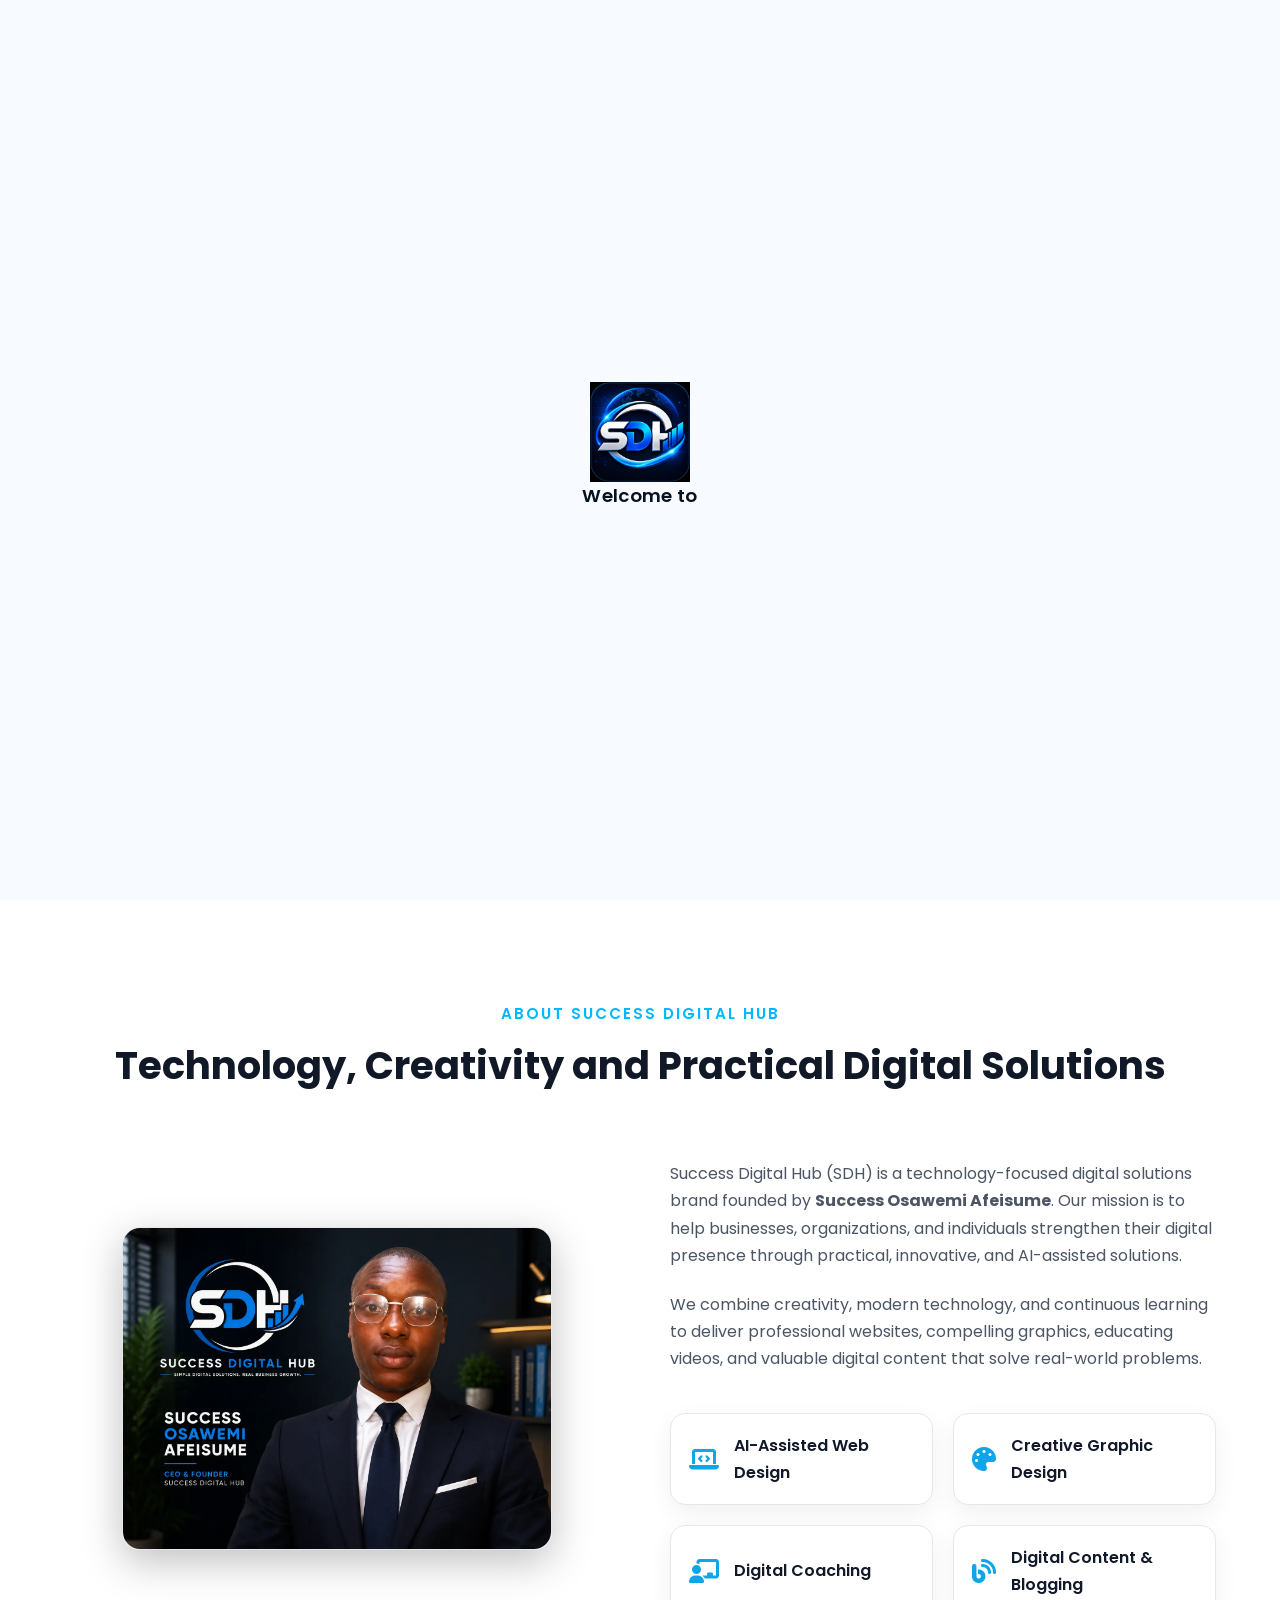
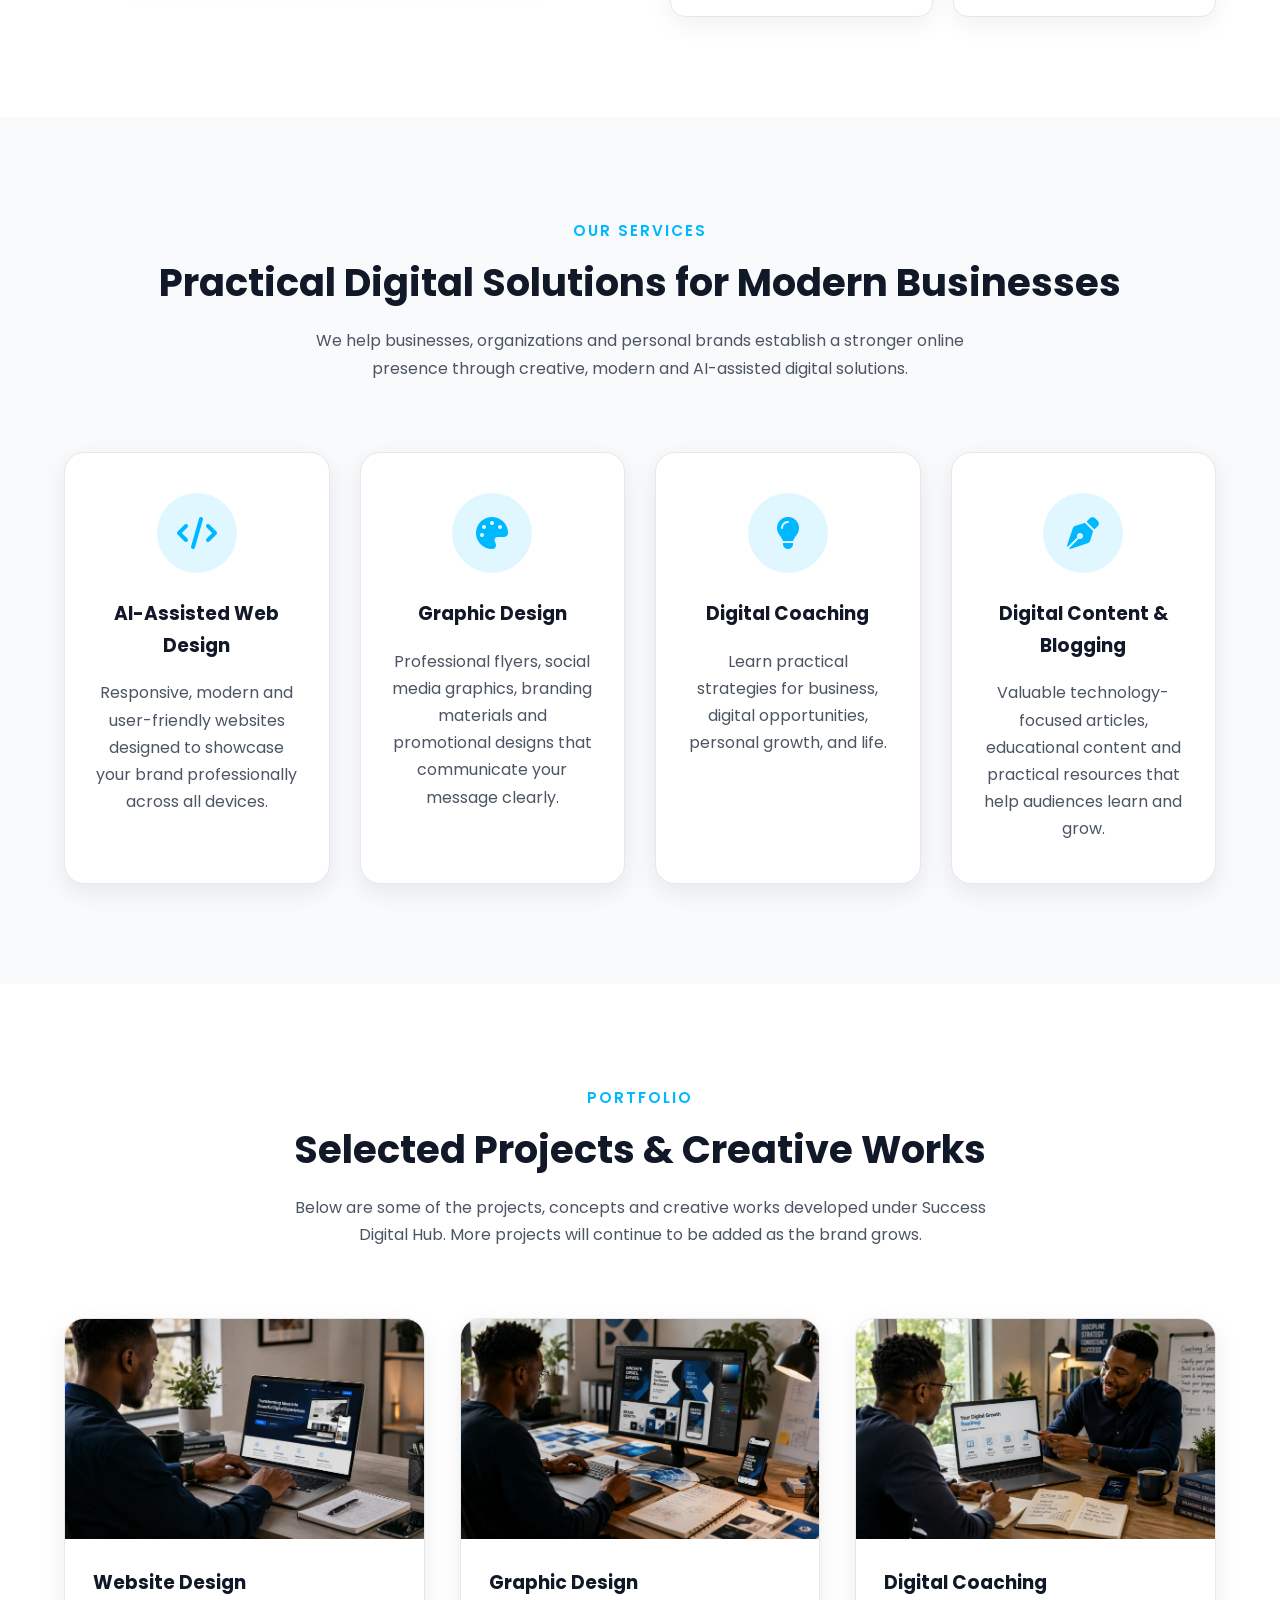
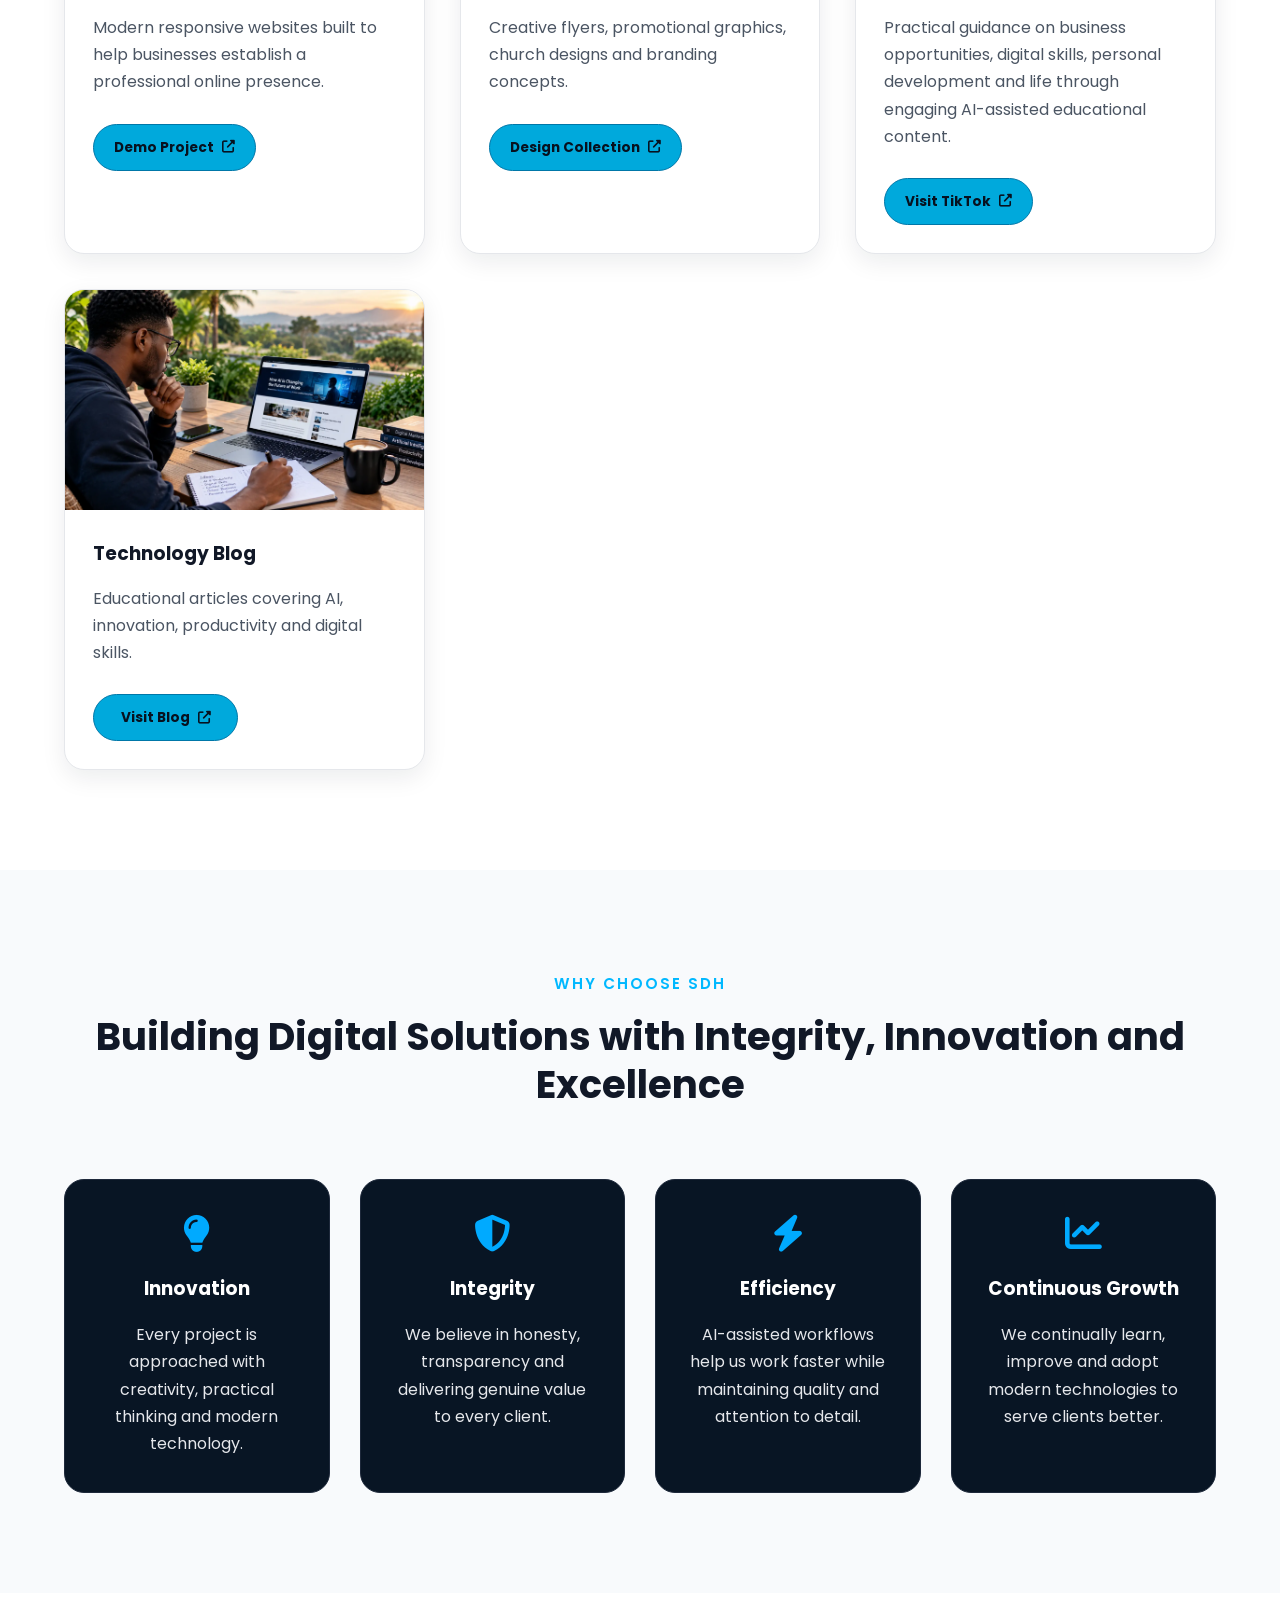
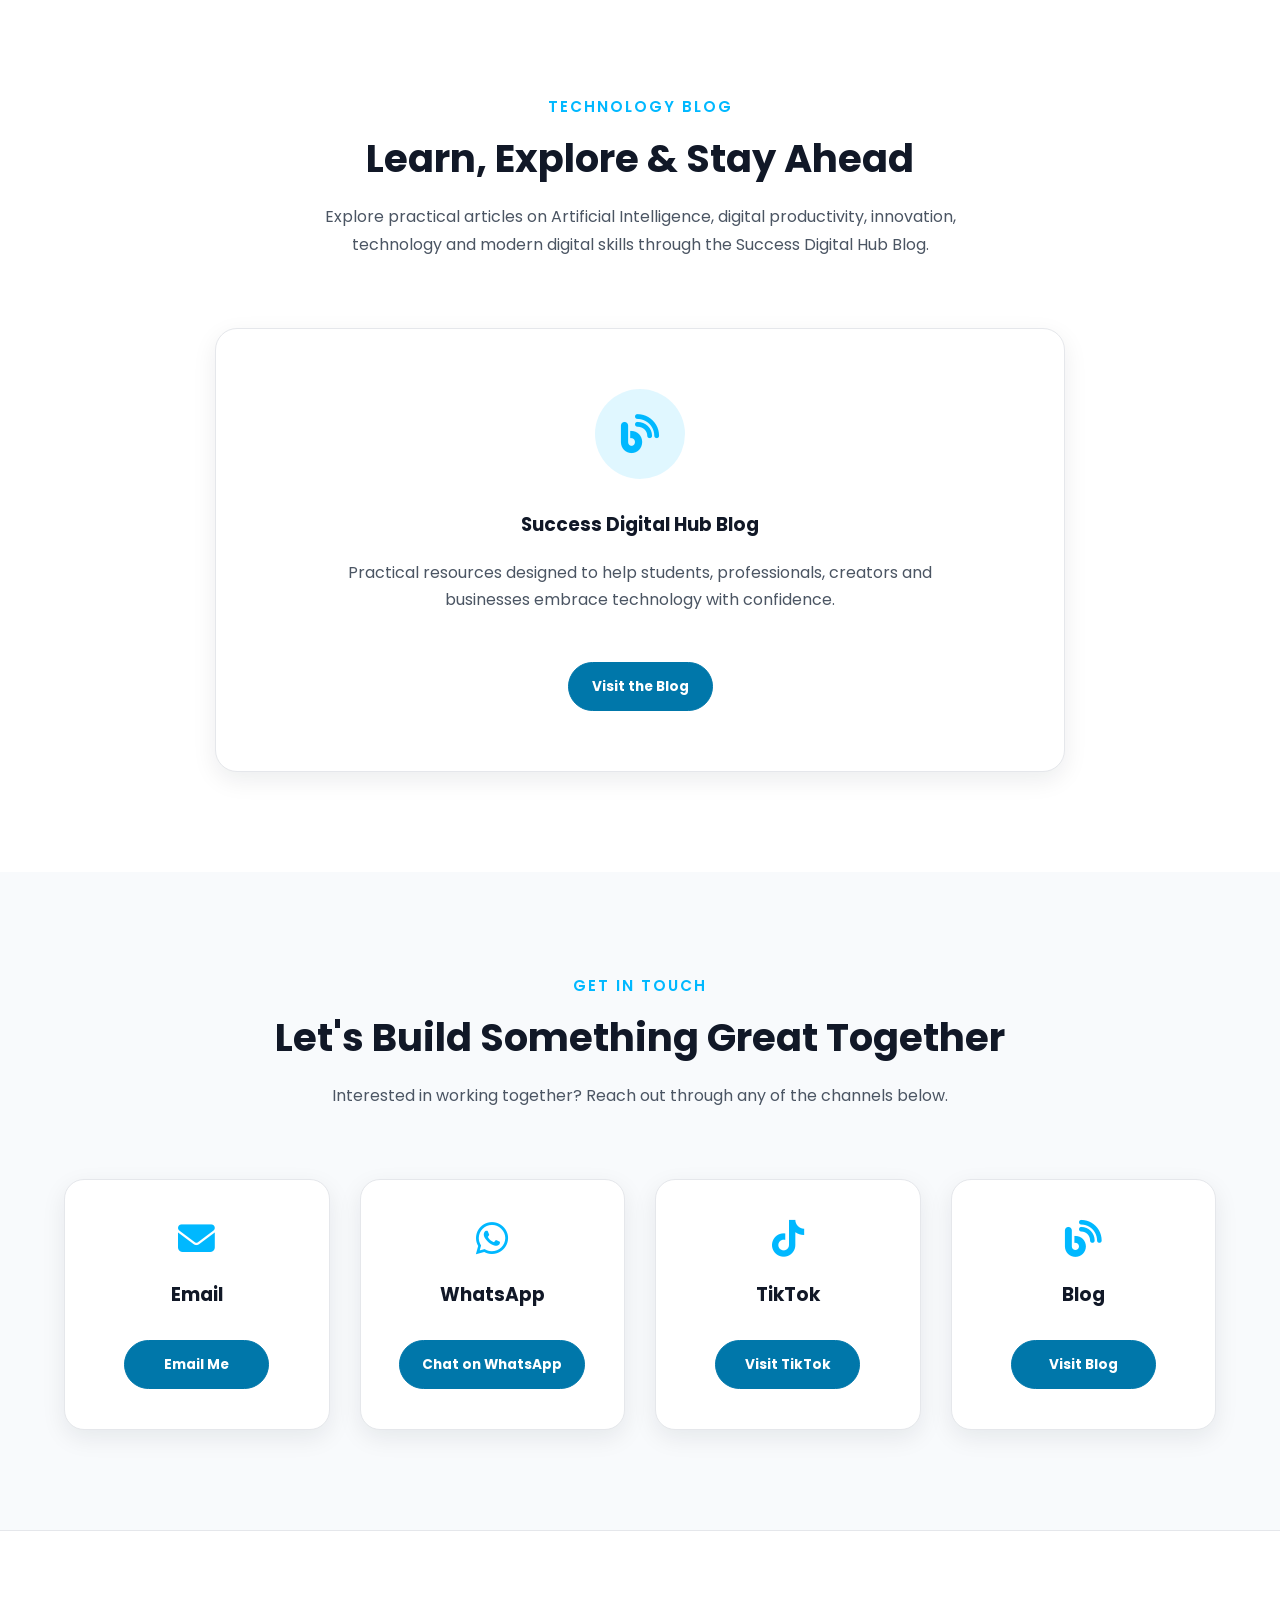
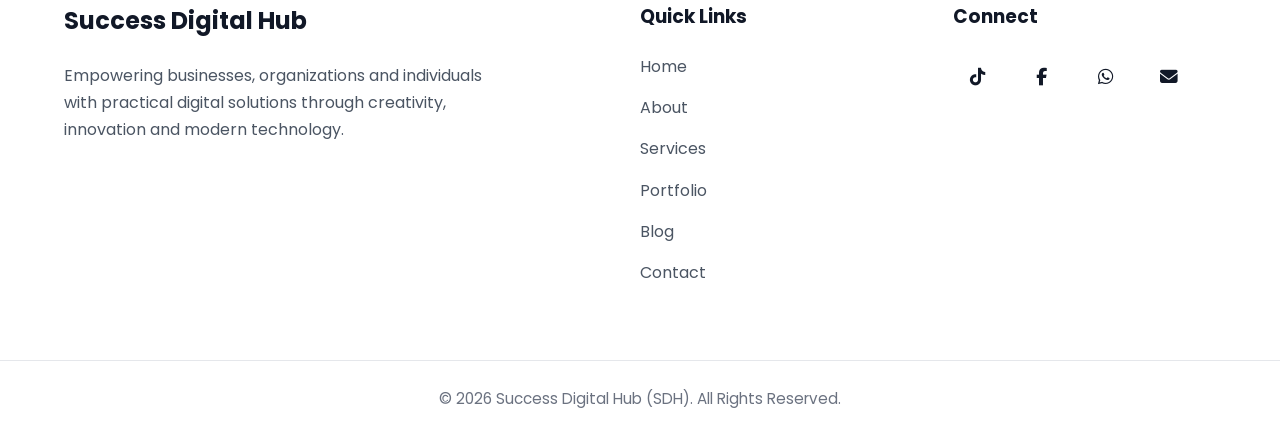
==== commit 0d6a9384: "Add files via upload" ====
--- a/index.html
+++ b/index.html
@@ -48,7 +48,7 @@
           content="website">
 
     <meta property="og:image"
-          content="og-image.png">
+          content="og-image.webp">
 
     <meta property="og:url"
           content="https://successdigitalhub1.github.io/sdh-portfolio/">
@@ -59,11 +59,11 @@
     ========================== -->
 
     <link rel="icon"
-          href="favicon.png"
+          href="favicon.webp"
           type="image/png">
 
     <link rel="apple-touch-icon"
-          href="favicon.png"
+          href="favicon.webp"
           sizes="180x180">
 
 
@@ -95,7 +95,7 @@
 
 <link rel="preload"
       as="image"
-      href="favicon.png"
+      href="favicon.webp"
       type="image/png"
       fetchpriority="high">
 
@@ -138,7 +138,7 @@
 
         <div class="sdh-splash-icon-wrap">
 
-            <img src="favicon.png"
+            <img src="favicon.webp"
      alt="Success Digital Hub"
      class="sdh-splash-icon"
      loading="eager"
@@ -372,7 +372,7 @@
 
                 <!-- Dark Mode Hero Image -->
 
-                <img src="hero-image.png"
+                <img src="hero-image.webp"
      alt="Success Digital Hub"
      class="hero-logo-dark"
      loading="eager"
@@ -382,7 +382,7 @@
 
                 <!-- Light Mode Hero Image -->
 
-               <img src="hero-image-light.png"
+               <img src="hero-image-light.webp"
      alt="Success Digital Hub"
      class="hero-logo-light"
      loading="lazy"
@@ -426,7 +426,7 @@
 
                 <div class="about-image">
 
-                    <img src="about-image.png"
+                    <img src="about-image.webp"
      alt="About Success Digital Hub"
      loading="eager"
      fetchpriority="high"
@@ -697,7 +697,7 @@
 
                 <article class="portfolio-card">
 
-                    <img src="web-design.png"
+                    <img src="web-design.webp"
                          alt="Website Design Project"
                          loading="lazy">
 
@@ -739,7 +739,7 @@
 
                 <article class="portfolio-card">
 
-                    <img src="graphic-design.png"
+                    <img src="graphic-design.webp"
                          alt="Graphic Design"
                          loading="lazy">
 
@@ -763,7 +763,10 @@
                            target="_blank"
                            rel="noopener noreferrer">
 
-                            Design Collection
+            
+
+
+             Design Collection
 
                             <i class="fas fa-external-link-alt"
                                aria-hidden="true"></i>
@@ -780,7 +783,7 @@
 
                 <article class="portfolio-card">
 
-                    <img src="digital-coaching.png"
+                    <img src="digital-coaching.webp"
                          alt="Digital Coaching"
                          loading="lazy">
 
@@ -822,7 +825,7 @@
 
                 <article class="portfolio-card">
 
-                    <img src="blog.png"
+                    <img src="blog.webp"
                          alt="Blog Articles"
                          loading="lazy">
 
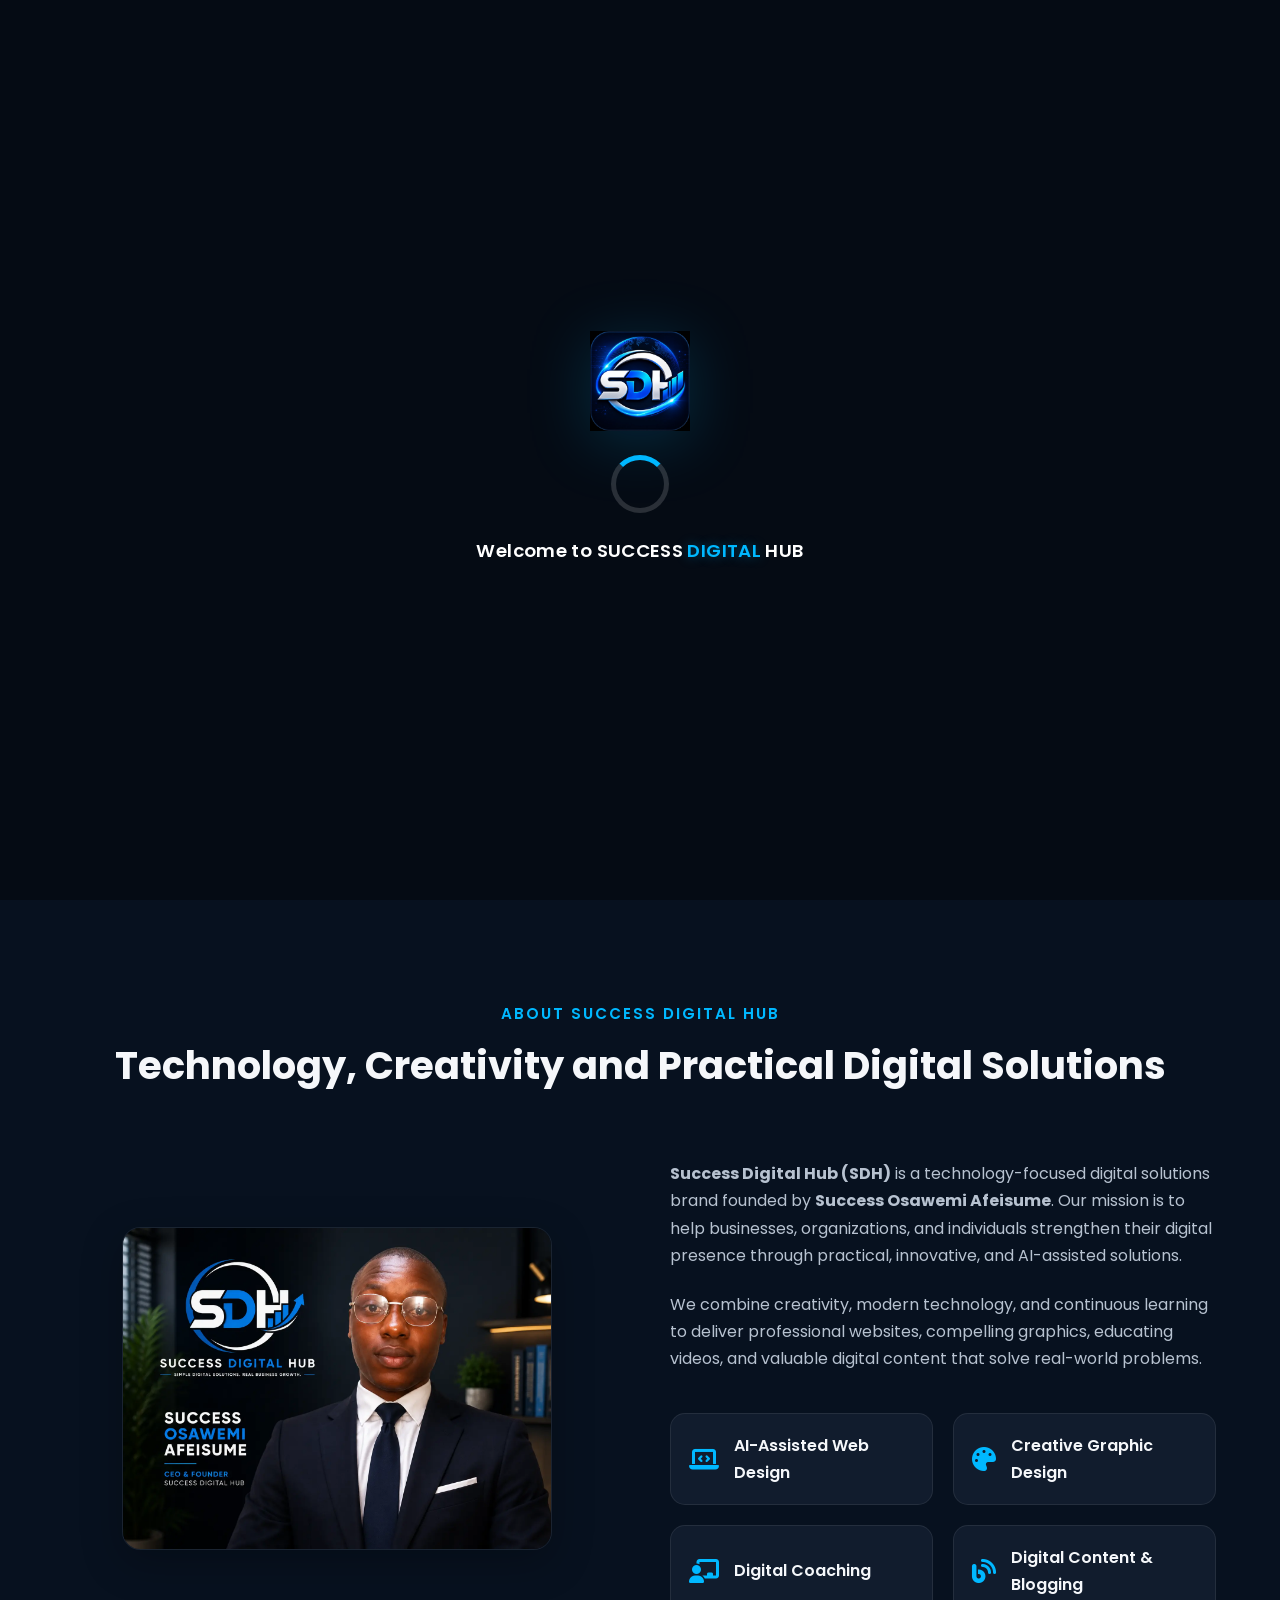
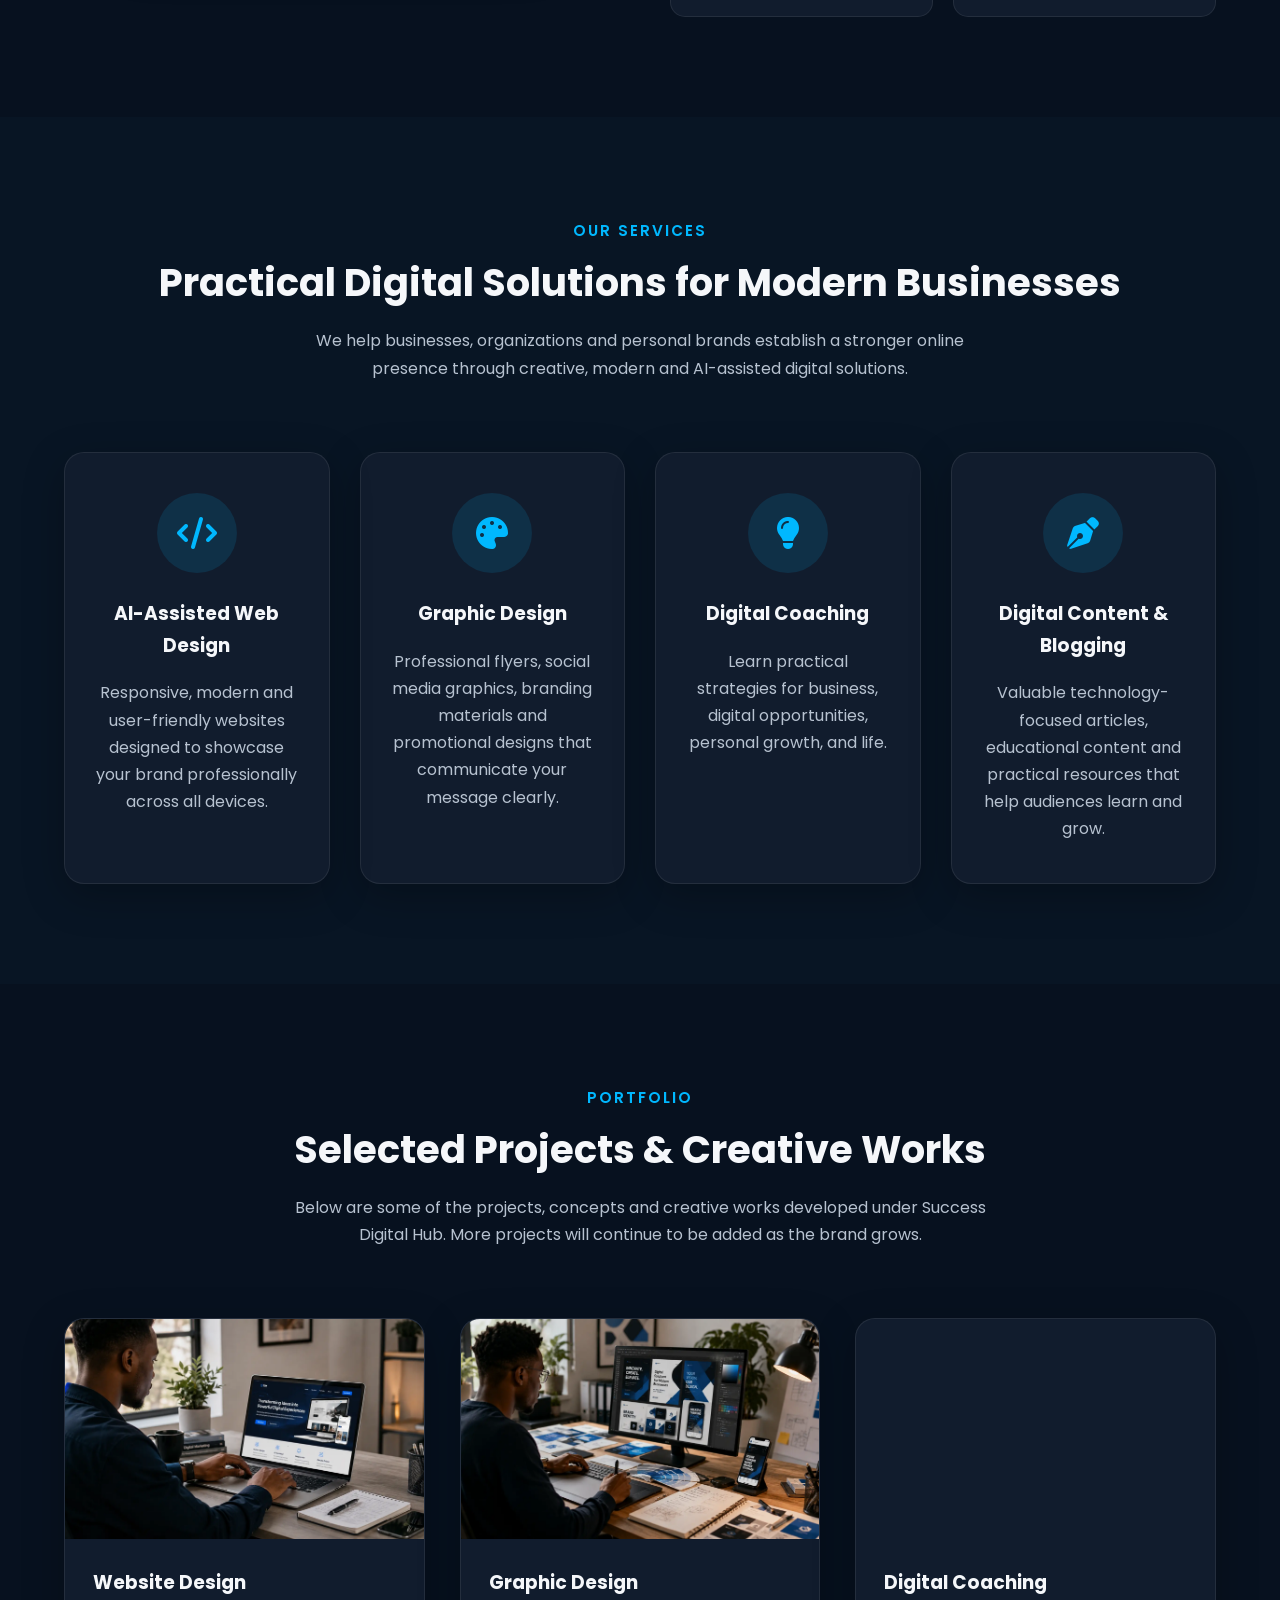
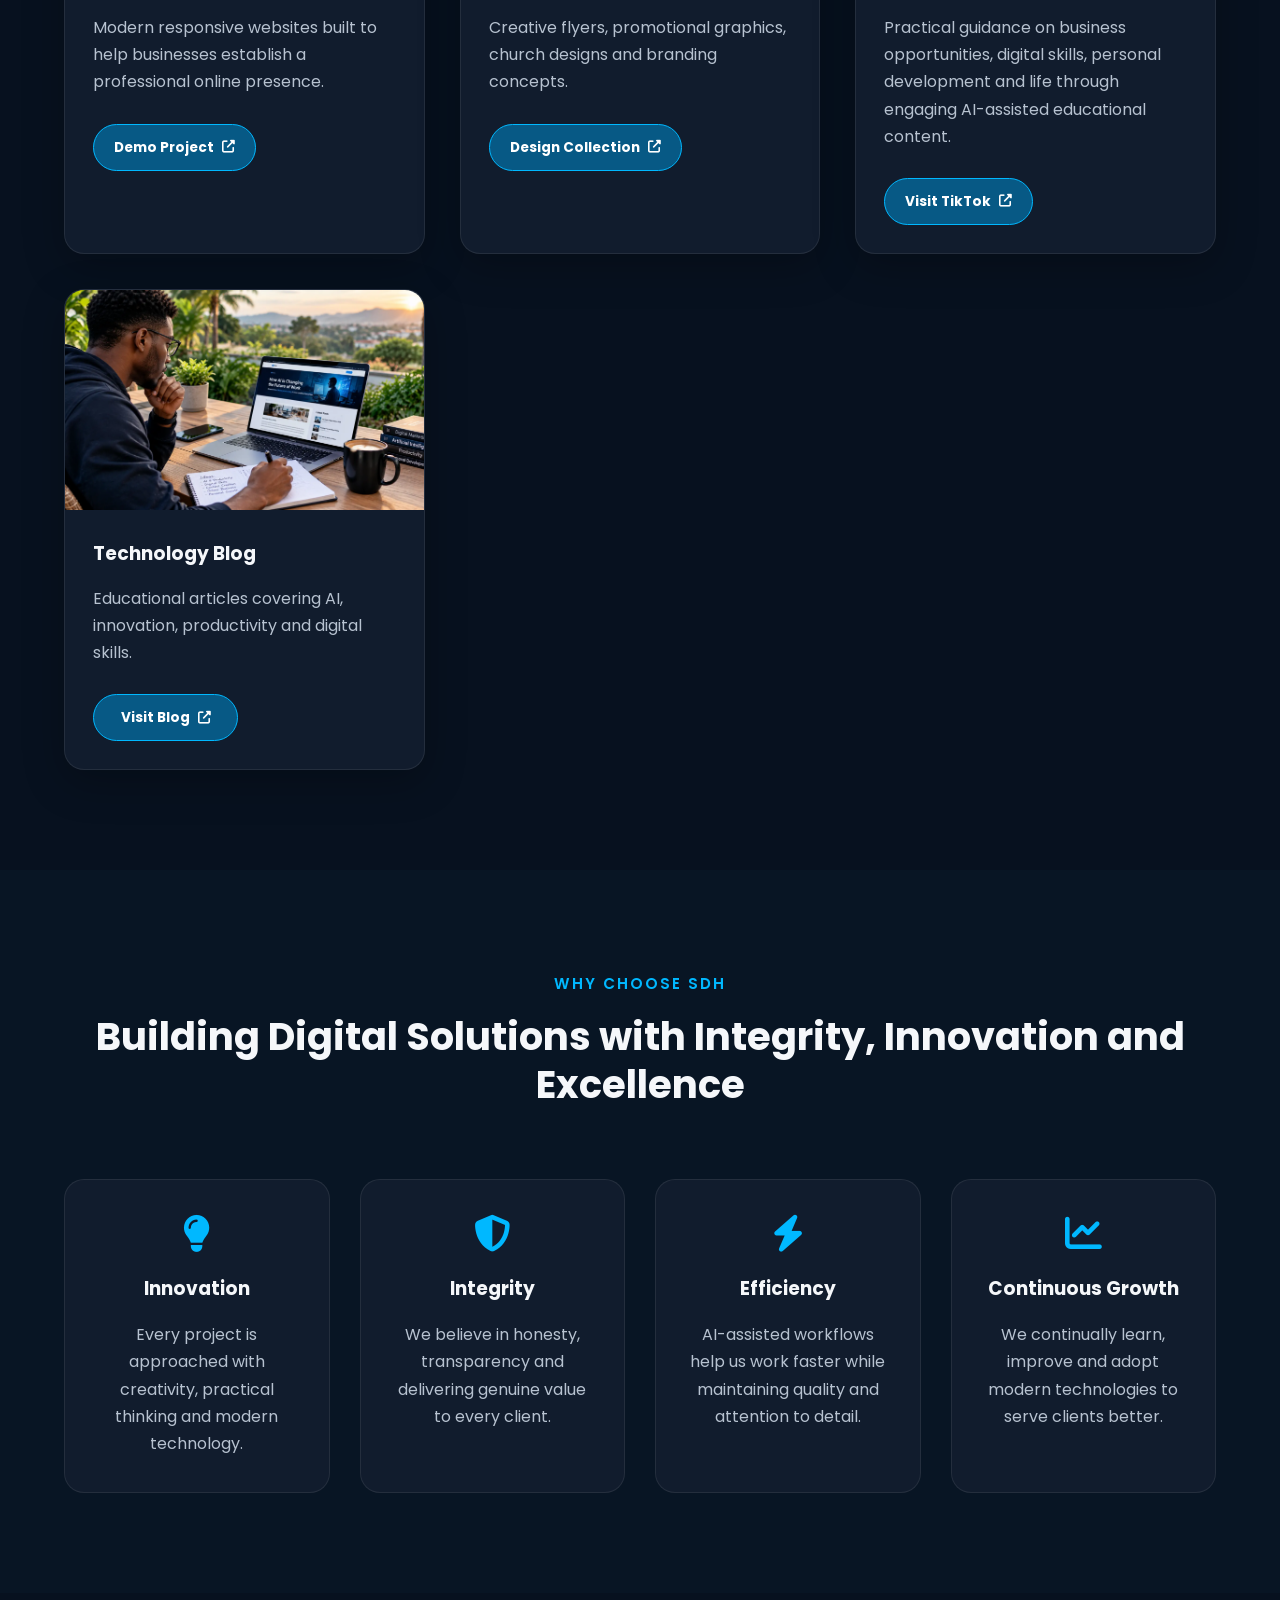
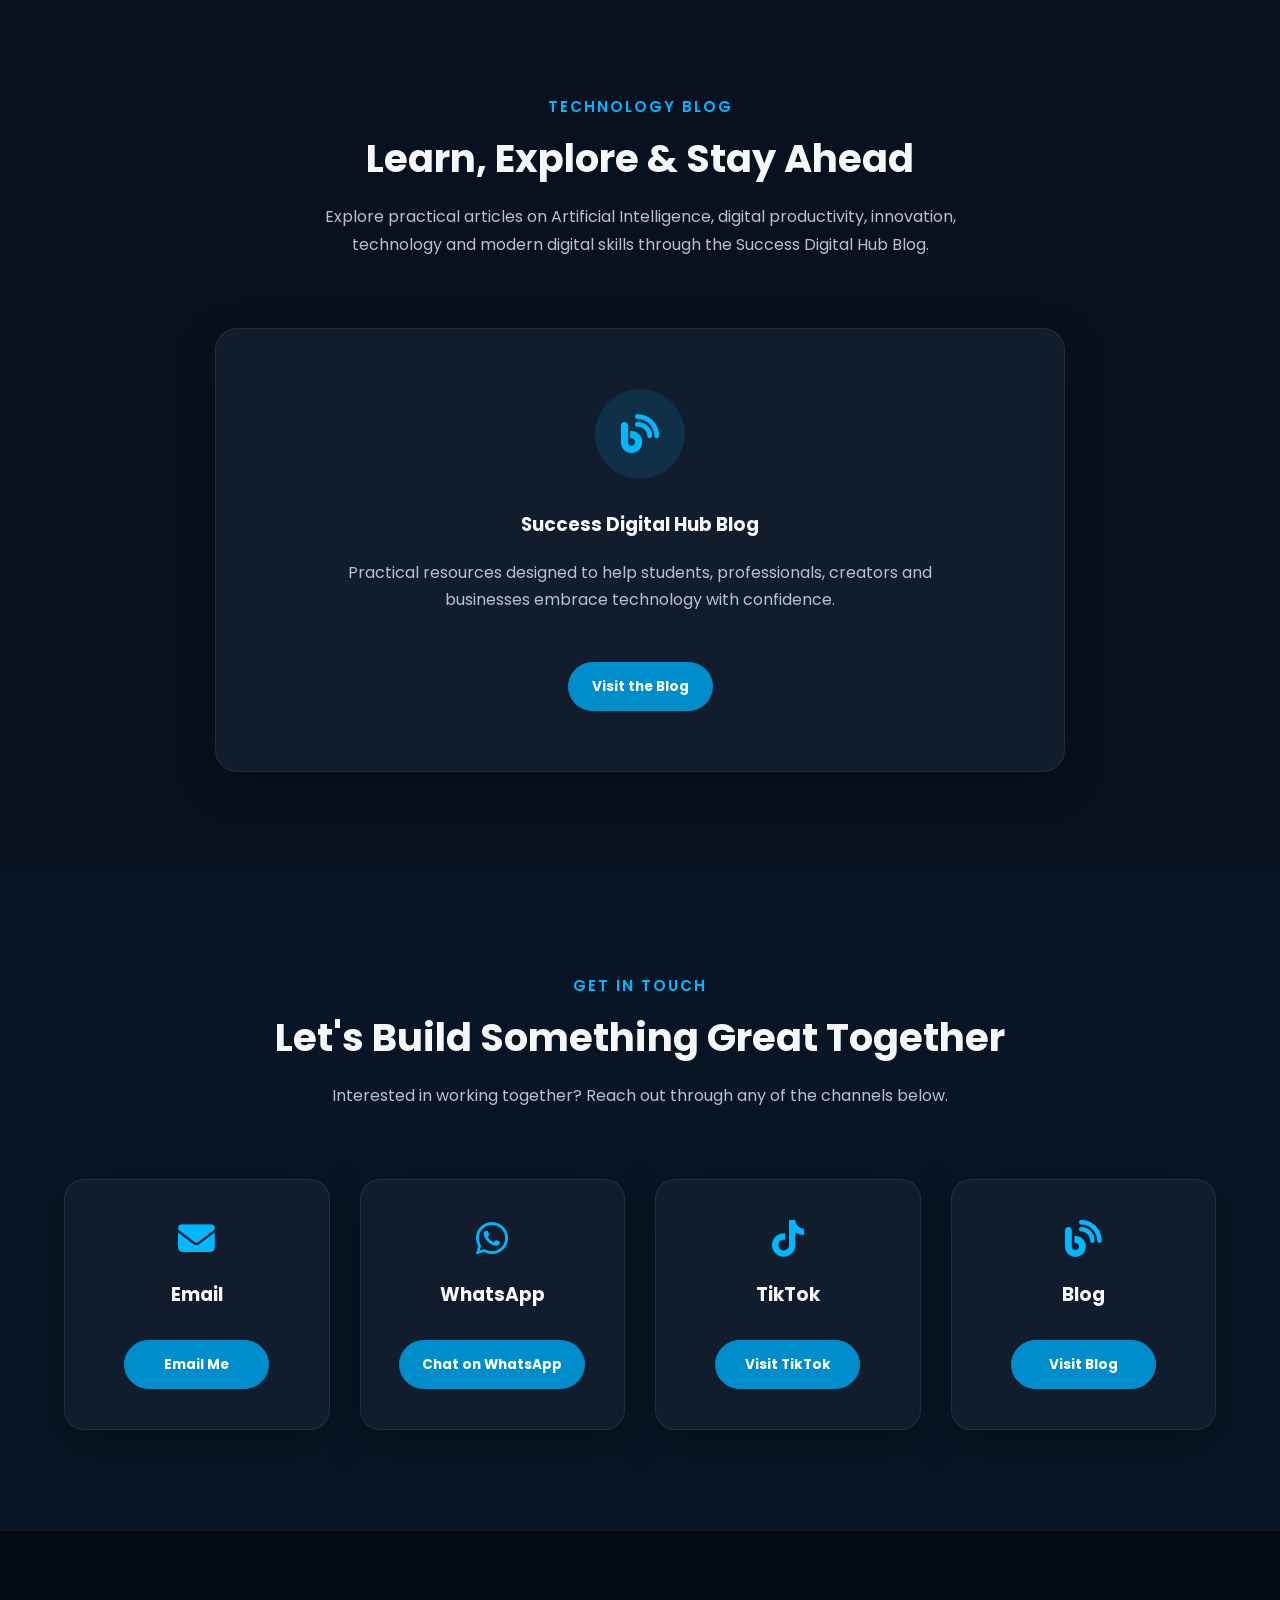
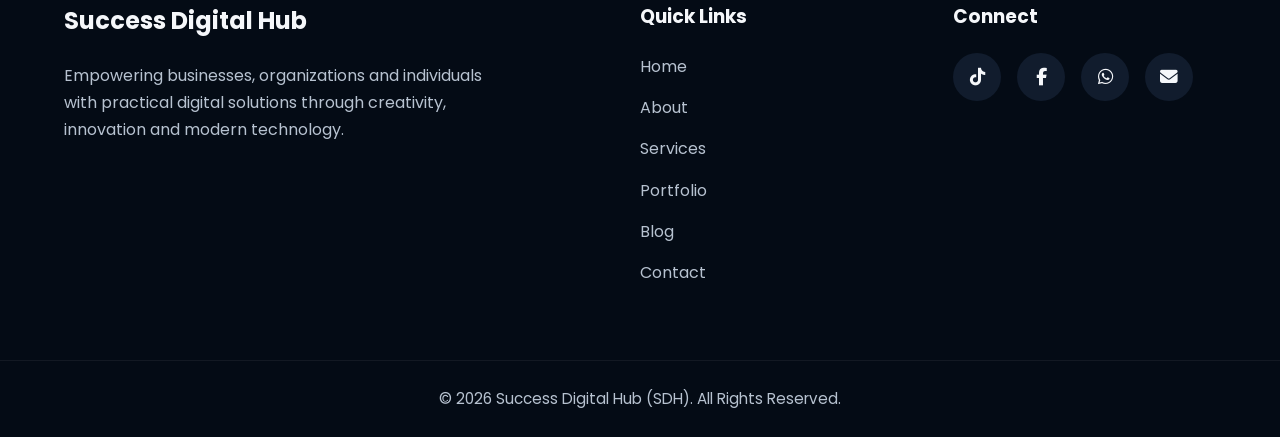
==== commit 3620784d: "Add files via upload" ====
--- a/index.html
+++ b/index.html
@@ -25,33 +25,56 @@
     </title>
 
     <meta name="description"
-          content="Success Digital Hub (SDH) helps businesses, organizations, and individuals build a stronger digital presence through AI-assisted web design, graphic design, video editing, and digital content solutions.">
-
-    <meta name="keywords"
-          content="Success Digital Hub, SDH, AI Web Design, Graphic Design, Video Editing, Digital Solutions, Nigeria Web Designer, Portfolio">
+          content="Success Digital Hub (SDH) provides AI-assisted web design, graphic design, digital coaching and digital content solutions for businesses, organizations and professionals.">
+
+    <meta name="robots"
+          content="index, follow, max-image-preview:large">
 
     <meta name="author"
           content="Success Osawemi Afeisume">
 
 
     <!-- =========================
-         OPEN GRAPH
+         OPEN GRAPH / SOCIAL SEO
     ========================== -->
-
-    <meta property="og:title"
-          content="Success Digital Hub">
-
-    <meta property="og:description"
-          content="Professional AI-assisted digital solutions for businesses and organizations.">
 
     <meta property="og:type"
           content="website">
 
-    <meta property="og:image"
-          content="og-image.webp">
+    <meta property="og:title"
+          content="Success Digital Hub | AI-Assisted Web Design & Digital Solutions">
+
+    <meta property="og:description"
+          content="AI-assisted web design, graphic design, digital coaching and digital content solutions for businesses, organizations and professionals.">
 
     <meta property="og:url"
           content="https://successdigitalhub1.github.io/sdh-portfolio/">
+
+    <meta property="og:site_name"
+          content="Success Digital Hub">
+
+    <meta property="og:image"
+          content="https://successdigitalhub1.github.io/sdh-portfolio/og-image.webp">
+
+    <meta property="og:image:alt"
+          content="Success Digital Hub — AI-Assisted Web Design & Digital Solutions">
+
+
+    <!-- =========================
+         TWITTER / X
+    ========================== -->
+
+    <meta name="twitter:card"
+          content="summary_large_image">
+
+    <meta name="twitter:title"
+          content="Success Digital Hub | AI-Assisted Web Design & Digital Solutions">
+
+    <meta name="twitter:description"
+          content="AI-assisted web design, graphic design, digital coaching and digital content solutions for businesses, organizations and professionals.">
+
+    <meta name="twitter:image"
+          content="https://successdigitalhub1.github.io/sdh-portfolio/og-image.webp">
 
 
     <!-- =========================
@@ -60,7 +83,7 @@
 
     <link rel="icon"
           href="favicon.webp"
-          type="image/png">
+          type="image/webp">
 
     <link rel="apple-touch-icon"
           href="favicon.webp"
@@ -82,22 +105,12 @@
           rel="stylesheet">
 
 
-   <!-- =========================
-     FONT AWESOME
-========================== -->
-
-<link rel="stylesheet"
-      href="https://cdnjs.cloudflare.com/ajax/libs/font-awesome/6.5.2/css/all.min.css">
-
-  <!-- =========================
-     SDH SPLASH LOGO PRELOAD
-========================== -->
-
-<link rel="preload"
-      as="image"
-      href="favicon.webp"
-      type="image/png"
-      fetchpriority="high">
+    <!-- =========================
+         FONT AWESOME
+    ========================== -->
+
+    <link rel="stylesheet"
+          href="https://cdnjs.cloudflare.com/ajax/libs/font-awesome/6.5.2/css/all.min.css">
 
 
     <!-- =========================
@@ -115,6 +128,37 @@
     <link rel="canonical"
           href="https://successdigitalhub1.github.io/sdh-portfolio/">
 
+
+    <!-- =========================
+         STRUCTURED DATA
+    ========================== -->
+
+    <script type="application/ld+json">
+    {
+        "@context": "https://schema.org",
+        "@type": "Organization",
+        "@id": "https://successdigitalhub1.github.io/sdh-portfolio/#organization",
+        "name": "Success Digital Hub",
+        "url": "https://successdigitalhub1.github.io/sdh-portfolio/",
+        "description": "AI-assisted web design, graphic design, digital coaching and digital content solutions for businesses, organizations and professionals.",
+        "logo": "https://successdigitalhub1.github.io/sdh-portfolio/favicon.webp"
+    }
+    </script>
+
+
+    <script type="application/ld+json">
+    {
+        "@context": "https://schema.org",
+        "@type": "WebSite",
+        "@id": "https://successdigitalhub1.github.io/sdh-portfolio/#website",
+        "url": "https://successdigitalhub1.github.io/sdh-portfolio/",
+        "name": "Success Digital Hub",
+        "publisher": {
+            "@id": "https://successdigitalhub1.github.io/sdh-portfolio/#organization"
+        }
+    }
+    </script>
+
 </head>
 
 
@@ -139,12 +183,11 @@
         <div class="sdh-splash-icon-wrap">
 
             <img src="favicon.webp"
-     alt="Success Digital Hub"
-     class="sdh-splash-icon"
-     loading="eager"
-     fetchpriority="high"
-     decoding="async">
-          
+                 alt="Success Digital Hub"
+                 class="sdh-splash-icon"
+                 loading="eager"
+                 decoding="async">
+
         </div>
 
 
@@ -160,23 +203,7 @@
              WELCOME MESSAGE
         ========================== -->
 
-        <p class="sdh-splash-message">
-
-            Welcome to
-
-            <span class="sdh-brand-white">
-                SUCCESS
-            </span>
-
-            <span class="sdh-brand-blue">
-                DIGITAL
-            </span>
-
-            <span class="sdh-brand-white">
-                HUB
-            </span>
-
-        </p>
+        <p class="sdh-splash-message"></p>
 
     </div>
 
@@ -373,20 +400,20 @@
                 <!-- Dark Mode Hero Image -->
 
                 <img src="hero-image.webp"
-     alt="Success Digital Hub"
-     class="hero-logo-dark"
-     loading="eager"
-     fetchpriority="high"
-     decoding="async">
+                     alt="Success Digital Hub AI-assisted digital solutions"
+                     class="hero-logo-dark"
+                     loading="eager"
+                     fetchpriority="high"
+                     decoding="async">
 
 
                 <!-- Light Mode Hero Image -->
 
-               <img src="hero-image-light.webp"
-     alt="Success Digital Hub"
-     class="hero-logo-light"
-     loading="lazy"
-     decoding="async">
+                <img src="hero-image-light.webp"
+                     alt="Success Digital Hub AI-assisted digital solutions"
+                     class="hero-logo-light"
+                     loading="eager"
+                     decoding="async">
 
             </div>
 
@@ -427,10 +454,9 @@
                 <div class="about-image">
 
                     <img src="about-image.webp"
-     alt="About Success Digital Hub"
-     loading="eager"
-     fetchpriority="high"
-     decoding="async">
+                         alt="Success Digital Hub digital solutions and creative technology"
+                         loading="lazy"
+                         decoding="async">
 
                 </div>
 
@@ -439,8 +465,8 @@
 
                     <p>
 
-                        Success Digital Hub (SDH) is a technology-focused digital
-                        solutions brand founded by
+                        <strong>Success Digital Hub (SDH)</strong> is a
+                        technology-focused digital solutions brand founded by
                         <strong>Success Osawemi Afeisume</strong>.
                         Our mission is to help businesses, organizations, and individuals
                         strengthen their digital presence through practical,
@@ -464,7 +490,8 @@
 
                         <div class="highlight">
 
-                            <i class="fas fa-laptop-code"></i>
+                            <i class="fas fa-laptop-code"
+                               aria-hidden="true"></i>
 
                             <span>
                                 AI-Assisted Web Design
@@ -475,7 +502,8 @@
 
                         <div class="highlight">
 
-                            <i class="fas fa-palette"></i>
+                            <i class="fas fa-palette"
+                               aria-hidden="true"></i>
 
                             <span>
                                 Creative Graphic Design
@@ -486,7 +514,8 @@
 
                         <div class="highlight">
 
-                            <i class="fas fa-chalkboard-user"></i>
+                            <i class="fas fa-chalkboard-user"
+                               aria-hidden="true"></i>
 
                             <span>
                                 Digital Coaching
@@ -497,7 +526,8 @@
 
                         <div class="highlight">
 
-                            <i class="fas fa-blog"></i>
+                            <i class="fas fa-blog"
+                               aria-hidden="true"></i>
 
                             <span>
                                 Digital Content & Blogging
@@ -558,7 +588,8 @@
 
                     <div class="service-icon">
 
-                        <i class="fas fa-code"></i>
+                        <i class="fas fa-code"
+                           aria-hidden="true"></i>
 
                     </div>
 
@@ -583,7 +614,8 @@
 
                     <div class="service-icon">
 
-                        <i class="fas fa-palette"></i>
+                        <i class="fas fa-palette"
+                           aria-hidden="true"></i>
 
                     </div>
 
@@ -608,7 +640,8 @@
 
                     <div class="service-icon">
 
-                        <i class="fas fa-lightbulb"></i>
+                        <i class="fas fa-lightbulb"
+                           aria-hidden="true"></i>
 
                     </div>
 
@@ -632,7 +665,8 @@
 
                     <div class="service-icon">
 
-                        <i class="fas fa-pen-nib"></i>
+                        <i class="fas fa-pen-nib"
+                           aria-hidden="true"></i>
 
                     </div>
 
@@ -698,8 +732,11 @@
                 <article class="portfolio-card">
 
                     <img src="web-design.webp"
-                         alt="Website Design Project"
-                         loading="lazy">
+                         alt="Responsive website design project by Success Digital Hub"
+                         width="800"
+                         height="600"
+                         loading="lazy"
+                         decoding="async">
 
 
                     <div class="portfolio-content">
@@ -740,8 +777,11 @@
                 <article class="portfolio-card">
 
                     <img src="graphic-design.webp"
-                         alt="Graphic Design"
-                         loading="lazy">
+                         alt="Graphic design project created by Success Digital Hub"
+                         width="800"
+                         height="600"
+                         loading="lazy"
+                         decoding="async">
 
 
                     <div class="portfolio-content">
@@ -763,10 +803,7 @@
                            target="_blank"
                            rel="noopener noreferrer">
 
-            
-
-
-             Design Collection
+                            Design Collection
 
                             <i class="fas fa-external-link-alt"
                                aria-hidden="true"></i>
@@ -784,8 +821,11 @@
                 <article class="portfolio-card">
 
                     <img src="digital-coaching.webp"
-                         alt="Digital Coaching"
-                         loading="lazy">
+                         alt="Digital coaching and educational content by Success Digital Hub"
+                         width="800"
+                         height="600"
+                         loading="lazy"
+                         decoding="async">
 
 
                     <div class="portfolio-content">
@@ -826,8 +866,11 @@
                 <article class="portfolio-card">
 
                     <img src="blog.webp"
-                         alt="Blog Articles"
-                         loading="lazy">
+                         alt="Success Digital Hub technology blog"
+                         width="800"
+                         height="600"
+                         loading="lazy"
+                         decoding="async">
 
 
                     <div class="portfolio-content">
@@ -844,7 +887,7 @@
                         </p>
 
 
-                        <a href="https://successdigitalhub1.blogspot.com/?m=1"
+                        <a href="https://successdigitalhub1.blogspot.com/"
                            class="portfolio-link"
                            target="_blank"
                            rel="noopener noreferrer">
@@ -1037,7 +1080,7 @@
                 </p>
 
 
-                <a href="https://successdigitalhub1.blogspot.com/?m=1"
+                <a href="https://successdigitalhub1.blogspot.com/"
                    class="contact-btn blog-btn"
                    target="_blank"
                    rel="noopener noreferrer">
@@ -1170,7 +1213,7 @@
                         Blog
                     </h3>
 
-                    <a href="https://successdigitalhub1.blogspot.com/?m=1"
+                    <a href="https://successdigitalhub1.blogspot.com/"
                        target="_blank"
                        rel="noopener noreferrer"
                        class="contact-btn">
@@ -1379,7 +1422,7 @@
      JAVASCRIPT
 ====================== -->
 
-<script src="script.js"></script>
+<script src="script.js" defer></script>
 
 
 
--- a/style.css
+++ b/style.css
@@ -1,24 +1,14 @@
 /* ===========================================================
    SUCCESS DIGITAL HUB (SDH)
-   CONSOLIDATED STYLE.CSS
-   Desktop Layout + Splash Screen Refinement
+   REFINED STYLE.CSS
+
+   Compatible with:
+   - Current consolidated index.html
+   - Refined consolidated script.js
 
    Author: Success Osawemi Afeisume
    Developed with AI Assistance
-
-   Compatible with:
-   - Consolidated index.html
-   - Consolidated script.js
-=========================================================== */
-
-
-/* ===========================================================
-   GOOGLE FONT
-=========================================================== */
-
-@import url(
-  'https://fonts.googleapis.com/css2?family=Poppins:wght@300;400;500;600;700;800&display=swap'
-);
+=========================================================== */
 
 
 /* ===========================================================
@@ -41,12 +31,16 @@
 
   --border: rgba(255, 255, 255, .08);
 
-  --shadow: 0 12px 40px rgba(0, 0, 0, .25);
+  --shadow:
+    0 12px 40px rgba(0, 0, 0, .25);
 
   --radius: 18px;
+
   --transition: .35s ease;
 
   --max-width: 1200px;
+
+  --header-height: 76px;
 }
 
 
@@ -54,7 +48,9 @@
    RESET
 =========================================================== */
 
-* {
+*,
+*::before,
+*::after {
   margin: 0;
   padding: 0;
   box-sizing: border-box;
@@ -62,15 +58,27 @@
 
 html {
   scroll-behavior: smooth;
+
+  scroll-padding-top:
+    calc(var(--header-height) + 20px);
+
   text-rendering: optimizeLegibility;
+
+  -webkit-text-size-adjust: 100%;
 }
 
 body {
   min-height: 100vh;
 
-  font-family: 'Poppins', sans-serif;
+  font-family:
+    'Poppins',
+    -apple-system,
+    BlinkMacSystemFont,
+    'Segoe UI',
+    sans-serif;
 
   background: var(--background);
+
   color: var(--text);
 
   line-height: 1.7;
@@ -79,23 +87,19 @@
 
   -webkit-font-smoothing: antialiased;
   -moz-osx-font-smoothing: grayscale;
-
-  opacity: 0;
-
-  transition: opacity .45s ease;
-}
-
-body.loaded {
-  opacity: 1;
 }
 
 img {
   display: block;
+
   max-width: 100%;
+
+  height: auto;
 }
 
 a {
   color: inherit;
+
   text-decoration: none;
 }
 
@@ -105,8 +109,18 @@
 
 button,
 input,
-textarea {
-  font-family: inherit;
+textarea,
+select {
+  font: inherit;
+}
+
+button {
+  border: 0;
+}
+
+button,
+a {
+  -webkit-tap-highlight-color: transparent;
 }
 
 
@@ -120,9 +134,10 @@
 
 .container {
   width: 90%;
+
   max-width: var(--max-width);
 
-  margin: 0 auto;
+  margin-inline: auto;
 }
 
 
@@ -131,14 +146,18 @@
 =========================================================== */
 
 .section-title {
+  margin-bottom: 70px;
+
   text-align: center;
-  margin-bottom: 70px;
 }
 
 .section-title span {
+  display: inline-block;
+
   color: var(--secondary);
 
   font-size: .95rem;
+
   font-weight: 600;
 
   letter-spacing: 2px;
@@ -149,7 +168,10 @@
 .section-title h2 {
   margin-top: 15px;
 
+  color: var(--text);
+
   font-size: 2.4rem;
+
   font-weight: 700;
 
   line-height: 1.25;
@@ -174,7 +196,9 @@
   align-items: center;
   justify-content: center;
 
-  padding: 15px 34px;
+  min-height: 52px;
+
+  padding: 14px 34px;
 
   border-radius: 50px;
 
@@ -192,6 +216,7 @@
 
 .primary-btn {
   background: var(--primary);
+
   color: #fff;
 }
 
@@ -205,6 +230,8 @@
   border: 2px solid var(--primary);
 
   color: #fff;
+
+  background: transparent;
 }
 
 .secondary-btn:hover {
@@ -226,17 +253,20 @@
 
   width: 100%;
 
+  min-height: var(--header-height);
+
   z-index: 1000;
+
+  background: rgba(7, 17, 31, .88);
+
+  border-bottom:
+    1px solid rgba(255, 255, 255, .06);
+
+  box-shadow:
+    0 4px 20px rgba(0, 0, 0, .12);
 
   backdrop-filter: blur(18px);
   -webkit-backdrop-filter: blur(18px);
-
-  background: rgba(7, 17, 31, .88);
-
-  border-bottom: 1px solid rgba(255, 255, 255, .06);
-
-  box-shadow:
-    0 4px 20px rgba(0, 0, 0, .12);
 
   transition:
     background .3s ease,
@@ -244,7 +274,7 @@
 }
 
 .header .container {
-  min-height: 76px;
+  min-height: var(--header-height);
 
   display: flex;
 
@@ -260,7 +290,7 @@
 =========================================================== */
 
 .logo {
-  display: flex;
+  display: inline-flex;
 
   align-items: center;
 
@@ -268,14 +298,16 @@
 
   white-space: nowrap;
 
+  color: #fff;
+
   font-size: 1.45rem;
+
   font-weight: 700;
 
   line-height: 1;
 
-  color: #fff;
-
-  transition: transform .35s ease;
+  transition:
+    transform .35s ease;
 }
 
 .logo span {
@@ -312,11 +344,14 @@
 
   padding: 8px 0;
 
+  color: inherit;
+
   font-weight: 500;
 
   white-space: nowrap;
 
-  transition: color .3s ease;
+  transition:
+    color .3s ease;
 }
 
 .nav-links a:hover,
@@ -339,7 +374,8 @@
 
   background: var(--secondary);
 
-  transition: width .3s ease;
+  transition:
+    width .3s ease;
 }
 
 .nav-links a:hover::after,
@@ -374,7 +410,7 @@
 
   flex-shrink: 0;
 
-  border: none;
+  border: 1px solid transparent;
 
   border-radius: 50%;
 
@@ -387,7 +423,8 @@
   transition:
     background .3s ease,
     color .3s ease,
-    transform .3s ease;
+    transform .3s ease,
+    border-color .3s ease;
 }
 
 #theme-toggle:hover,
@@ -414,7 +451,8 @@
   .header .container {
     display: grid;
 
-    grid-template-columns: auto minmax(0, 1fr) auto;
+    grid-template-columns:
+      auto minmax(0, 1fr) auto;
 
     align-items: center;
 
@@ -441,10 +479,6 @@
     flex-wrap: nowrap;
   }
 
-  .nav-links a {
-    white-space: nowrap;
-  }
-
   #menu-btn {
     display: none !important;
   }
@@ -474,7 +508,9 @@
 .hero-container {
   display: grid;
 
-  grid-template-columns: minmax(0, 1.05fr) minmax(0, .95fr);
+  grid-template-columns:
+    minmax(0, 1.05fr)
+    minmax(0, .95fr);
 
   align-items: center;
 
@@ -494,17 +530,25 @@
 
   border-radius: 40px;
 
-  background: rgba(31, 111, 255, .12);
+  background:
+    rgba(31, 111, 255, .12);
 
   color: var(--secondary);
 
   font-size: .9rem;
+
+  font-weight: 500;
 }
 
 .hero h1 {
   margin-bottom: 25px;
 
-  font-size: clamp(2.7rem, 4vw, 3.4rem);
+  color: var(--text);
+
+  font-size:
+    clamp(2.7rem, 4vw, 3.4rem);
+
+  font-weight: 700;
 
   line-height: 1.15;
 }
@@ -512,9 +556,9 @@
 .hero p {
   max-width: 680px;
 
+  margin-bottom: 35px;
+
   color: var(--text-light);
-
-  margin-bottom: 35px;
 }
 
 .hero-buttons {
@@ -547,14 +591,14 @@
     );
 }
 
+.hero-logo-dark {
+  display: block;
+}
+
 .hero-logo-light {
   display: none;
 }
 
-.hero-logo-dark {
-  display: block;
-}
-
 
 /* ===========================================================
    ABOUT
@@ -567,7 +611,9 @@
 .about-content {
   display: grid;
 
-  grid-template-columns: minmax(0, 1fr) minmax(0, 1fr);
+  grid-template-columns:
+    minmax(0, 1fr)
+    minmax(0, 1fr);
 
   gap: 60px;
 
@@ -577,6 +623,7 @@
 .about-image {
   display: flex;
 
+  align-items: center;
   justify-content: center;
 }
 
@@ -585,17 +632,19 @@
 
   max-width: 430px;
 
+  border:
+    1px solid var(--border);
+
   border-radius: var(--radius);
 
-  border: 1px solid var(--border);
-
   box-shadow: var(--shadow);
 
-  transition: transform .45s ease;
+  transition:
+    transform .45s ease;
 }
 
 .about-image:hover img {
-  transform: scale(1.05);
+  transform: scale(1.03);
 }
 
 .about-text p {
@@ -607,7 +656,8 @@
 .about-highlights {
   display: grid;
 
-  grid-template-columns: repeat(2, 1fr);
+  grid-template-columns:
+    repeat(2, minmax(0, 1fr));
 
   gap: 20px;
 
@@ -621,11 +671,14 @@
 
   gap: 15px;
 
+  min-width: 0;
+
   padding: 18px;
 
   background: var(--surface);
 
-  border: 1px solid var(--border);
+  border:
+    1px solid var(--border);
 
   border-radius: 15px;
 
@@ -645,6 +698,8 @@
 }
 
 .highlight i {
+  flex-shrink: 0;
+
   color: var(--secondary);
 
   font-size: 1.5rem;
@@ -686,7 +741,8 @@
 
   background: var(--surface);
 
-  border: 1px solid var(--border);
+  border:
+    1px solid var(--border);
 
   border-radius: 20px;
 
@@ -720,7 +776,8 @@
 
   border-radius: 50%;
 
-  background: rgba(0, 184, 255, .12);
+  background:
+    rgba(0, 184, 255, .12);
 }
 
 .service-icon i {
@@ -758,7 +815,8 @@
 
   background: var(--surface);
 
-  border: 1px solid var(--border);
+  border:
+    1px solid var(--border);
 
   border-radius: 20px;
 
@@ -772,15 +830,23 @@
 
 .portfolio-card:hover {
   transform: translateY(-12px);
+
+  box-shadow:
+    0 20px 45px rgba(0, 0, 0, .30);
+
+  border-color:
+    rgba(0, 184, 255, .35);
 }
 
 .portfolio-card img {
   width: 100%;
+
   height: 220px;
 
   object-fit: cover;
 
-  transition: transform .45s ease;
+  transition:
+    transform .45s ease;
 }
 
 .portfolio-card:hover img {
@@ -796,14 +862,14 @@
 }
 
 .portfolio-content p {
+  margin-bottom: 20px;
+
   color: var(--text-light);
-
-  margin-bottom: 20px;
-}
-
-
-/* ===========================================================
-   PORTFOLIO BUTTONS
+}
+
+
+/* ===========================================================
+   PORTFOLIO LINKS
 =========================================================== */
 
 .portfolio-button,
@@ -816,6 +882,8 @@
 
   min-width: 145px;
 
+  min-height: 42px;
+
   padding: 11px 20px;
 
   margin-top: 8px;
@@ -823,6 +891,7 @@
   border-radius: 30px;
 
   font-size: .85rem;
+
   font-weight: 700;
 
   cursor: pointer;
@@ -842,7 +911,8 @@
 
   color: #fff;
 
-  border: 1px solid rgba(31, 111, 255, .35);
+  border:
+    1px solid rgba(31, 111, 255, .35);
 
   animation:
     portfolioButtonPulse 2s ease-in-out infinite;
@@ -854,7 +924,8 @@
 
   color: #fff;
 
-  border: 1px solid var(--secondary);
+  border:
+    1px solid var(--secondary);
 }
 
 .portfolio-link i {
@@ -881,7 +952,8 @@
 .portfolio-button i {
   font-size: .75rem;
 
-  transition: transform .25s ease;
+  transition:
+    transform .25s ease;
 }
 
 .portfolio-button:hover i {
@@ -923,7 +995,8 @@
 
   background: var(--surface);
 
-  border: 1px solid var(--border);
+  border:
+    1px solid var(--border);
 
   border-radius: 20px;
 
@@ -968,9 +1041,11 @@
 }
 
 .blog-card {
+  width: 100%;
+
   max-width: 850px;
 
-  margin: auto;
+  margin-inline: auto;
 
   padding: 60px 45px;
 
@@ -978,7 +1053,8 @@
 
   background: var(--surface);
 
-  border: 1px solid var(--border);
+  border:
+    1px solid var(--border);
 
   border-radius: 22px;
 
@@ -1008,7 +1084,8 @@
 
   border-radius: 50%;
 
-  background: rgba(0, 184, 255, .12);
+  background:
+    rgba(0, 184, 255, .12);
 }
 
 .blog-icon i {
@@ -1046,7 +1123,8 @@
 
   background: var(--surface);
 
-  border: 1px solid var(--border);
+  border:
+    1px solid var(--border);
 
   border-radius: 20px;
 
@@ -1062,6 +1140,9 @@
   transform: translateY(-10px);
 
   border-color: var(--secondary);
+
+  box-shadow:
+    0 20px 45px rgba(0, 184, 255, .12);
 }
 
 .contact-card i {
@@ -1081,7 +1162,8 @@
 
   word-break: break-word;
 
-  transition: color .35s ease;
+  transition:
+    color .35s ease;
 }
 
 .contact-card a:hover {
@@ -1102,6 +1184,8 @@
 
   min-width: 145px;
 
+  min-height: 42px;
+
   padding: 12px 22px;
 
   margin-top: 14px;
@@ -1110,7 +1194,8 @@
 
   color: #fff !important;
 
-  border: 1px solid #008dcc;
+  border:
+    1px solid #008dcc;
 
   border-radius: 30px;
 
@@ -1144,7 +1229,7 @@
 
 
 /* ===========================================================
-   REVEAL ANIMATIONS
+   SCROLL REVEAL
 =========================================================== */
 
 .reveal,
@@ -1165,6 +1250,11 @@
   transform: translateY(0);
 }
 
+
+/* ===========================================================
+   FLOATING ELEMENT
+=========================================================== */
+
 .float {
   animation:
     floatY 4s ease-in-out infinite;
@@ -1201,7 +1291,8 @@
   align-items: center;
   justify-content: center;
 
-  border: none;
+  border:
+    1px solid rgba(255, 255, 255, .08);
 
   border-radius: 50%;
 
@@ -1251,18 +1342,19 @@
 =========================================================== */
 
 .footer {
+  padding-top: 70px;
+
   background: #040b15;
 
   border-top:
     1px solid rgba(255, 255, 255, .06);
-
-  padding-top: 70px;
 }
 
 .footer .container {
   display: grid;
 
-  grid-template-columns: 2fr 1fr 1fr;
+  grid-template-columns:
+    2fr 1fr 1fr;
 
   gap: 50px;
 
@@ -1366,6 +1458,7 @@
 
 /* ===========================================================
    SPLASH SCREEN
+   CURRENT HTML ONLY
 =========================================================== */
 
 .sdh-splash {
@@ -1390,6 +1483,8 @@
   opacity: 1;
 
   visibility: visible;
+
+  pointer-events: auto;
 
   transition:
     opacity .7s ease,
@@ -1419,49 +1514,30 @@
   text-align: center;
 }
 
+
+/* ===========================================================
+   SPLASH ICON
+=========================================================== */
+
+.sdh-splash-icon-wrap {
+  display: flex;
+
+  align-items: center;
+  justify-content: center;
+
+  margin-bottom: 24px;
+}
+
 .sdh-splash-icon {
-    width: 100px;
-    height: 100px;
-    object-fit: contain;
-}
-
-/* ===========================================================
-   SPLASH BRAND
-=========================================================== */
-
-.sdh-splash-brand {
-  min-height: 50px;
-
-  margin-bottom: 22px;
-
-  overflow: hidden;
-
-  transition:
-    opacity .5s ease,
-    transform .5s ease;
-}
-
-.sdh-splash-brand.sdh-brand-fade {
-  opacity: 0;
-
-  transform: translateY(-8px);
-}
-
-.sdh-typing-text {
-  display: inline-block;
-
-  color: #fff;
-
-  font-size: 1.45rem;
-
-  font-weight: 700;
-
-  letter-spacing: .04em;
-
-  white-space: nowrap;
-
-  text-shadow:
-    0 0 12px rgba(0, 184, 255, .20);
+  width: 100px;
+  height: 100px;
+
+  object-fit: contain;
+
+  filter:
+    drop-shadow(
+      0 10px 30px rgba(0, 184, 255, .18)
+    );
 }
 
 
@@ -1470,18 +1546,19 @@
 =========================================================== */
 
 .sdh-splash-spinner {
-  display: none;
+  display: block;
 
   width: 58px;
   height: 58px;
 
-  margin: 24px auto;
+  margin: 0 auto 24px;
+
+  border:
+    5px solid rgba(255, 255, 255, .15);
+
+  border-top-color: var(--secondary);
 
   border-radius: 50%;
-
-  border: 5px solid rgba(255, 255, 255, .15);
-
-  border-top-color: var(--secondary);
 
   animation:
     sdhSpinnerRotate 2s linear infinite;
@@ -1500,125 +1577,66 @@
 
 
 /* ===========================================================
-   SPLASH WELCOME
-=========================================================== */
-
-.sdh-splash-message {
-  display: none;
-
-  margin: 0 0 8px;
-
-  color: #fff;
-
-  font-size: 1.15rem;
-
-  font-weight: 600;
-
-  line-height: 1.5;
-
-  letter-spacing: .02em;
-
-  text-align: center;
-
-  white-space: nowrap;
-
-  opacity: 0;
-
-  transform: translateY(10px);
-
-  transition:
-    opacity .8s ease,
-    transform .8s ease;
-}
-
-
-/* ===========================================================
-   SPLASH PREPARING
-=========================================================== */
-
-.sdh-loading-text {
-  display: none;
-
-  align-items: baseline;
-
-  justify-content: center;
-
-  width: auto;
-
-  max-width: calc(100vw - 32px);
-
-  margin: 18px auto 0;
-
-  color: #b8c4d6;
-
-  font-size: .98rem;
-
-  font-weight: 500;
-
-  line-height: 1.5;
-
-  white-space: nowrap;
-
-  opacity: 0;
-
-  transform: translateY(10px);
-
-  transition:
-    opacity .8s ease,
-    transform .8s ease;
-}
-
-
-/* ===========================================================
-   SPLASH STAGE CONTROLLERS
-=========================================================== */
-
-/* Stage 2 — typing + spinner */
-
-.sdh-splash.sdh-stage-spinner
-.sdh-splash-spinner {
-  display: block;
-}
-
-
-/* Stage 3 — welcome */
-
-.sdh-splash.sdh-stage-welcome
+   SPLASH WELCOME MESSAGE
+   Typed by the current script.js
+=========================================================== */
+
 .sdh-splash-message {
   display: block;
 
+  margin: 0;
+
+  color: #fff;
+
+  font-size: 1.15rem;
+
+  font-weight: 600;
+
+  line-height: 1.5;
+
+  letter-spacing: .02em;
+
+  text-align: center;
+
+  white-space: nowrap;
+
   opacity: 1;
 
   transform: translateY(0);
-}
-
-
-/* Stage 4 — preparing */
-
-.sdh-splash.sdh-stage-preparing
-.sdh-loading-text {
-  display: inline-flex;
-
-  opacity: 1;
-
-  transform: translateY(0);
-}
-
-
-/* ===========================================================
-   LOADING DOTS
-=========================================================== */
-
-.sdh-loading-dots {
+
+  min-height: 1.7em;
+}
+
+
+/* ===========================================================
+   SPLASH TYPING CURSOR
+=========================================================== */
+
+.sdh-splash-message.typing::after {
+  content: "|";
+
   display: inline-block;
 
-  min-width: 1.5em;
-
-  text-align: left;
-
-  white-space: pre;
-}
-
+  margin-left: 4px;
+
+  color: var(--secondary);
+
+  animation:
+    sdhTypingCursor .75s steps(1) infinite;
+}
+
+@keyframes sdhTypingCursor {
+
+  0%,
+  50% {
+    opacity: 1;
+  }
+
+  51%,
+  100% {
+    opacity: 0;
+  }
+}
 
 /* ===========================================================
    SPLASH BRAND COLORS
@@ -1655,7 +1673,8 @@
 
   padding: 20px;
 
-  background: rgba(3, 10, 20, .82);
+  background:
+    rgba(3, 10, 20, .82);
 
   backdrop-filter: blur(6px);
   -webkit-backdrop-filter: blur(6px);
@@ -1733,7 +1752,8 @@
 
   border-radius: 50%;
 
-  background: rgba(0, 184, 255, .12);
+  background:
+    rgba(0, 184, 255, .12);
 
   border:
     1px solid rgba(0, 184, 255, .45);
@@ -1786,6 +1806,8 @@
   justify-content: center;
 
   min-width: 155px;
+
+  min-height: 44px;
 
   margin-top: 14px;
 
@@ -1853,7 +1875,8 @@
 =========================================================== */
 
 body.light-mode .header {
-  background: rgba(255, 255, 255, .94);
+  background:
+    rgba(255, 255, 255, .94);
 
   border-bottom-color:
     rgba(7, 17, 31, .08);
@@ -1970,7 +1993,7 @@
 
 
 /* ===========================================================
-   LIGHT MODE ABOUT HIGHLIGHTS
+   LIGHT MODE ABOUT
 =========================================================== */
 
 body.light-mode .highlight {
@@ -2157,34 +2180,13 @@
   display: block;
 }
 
-
-/* ===========================================================
-   LIGHT MODE SPLASH
-=========================================================== */
-
-body.light-mode .sdh-splash {
-  background: #f7fbff;
-}
-
-body.light-mode .sdh-typing-text {
-  color: #07111f;
-}
-
-body.light-mode .sdh-splash-message {
-  color: #07111f;
-}
-
-body.light-mode .sdh-loading-text {
-  color: #536273;
-}
-
-
 /* ===========================================================
    LIGHT MODE NOTICE
 =========================================================== */
 
 body.light-mode .sdh-notice-overlay {
-  background: rgba(10, 18, 30, .60);
+  background:
+    rgba(10, 18, 30, .60);
 }
 
 body.light-mode .sdh-notice-card {
@@ -2323,11 +2325,18 @@
 
 @media screen and (max-width: 992px) {
 
+  :root {
+    --header-height: 76px;
+  }
+
   .header .container {
-    min-height: 76px;
-  }
-
-  /* Mobile/tablet navigation */
+    min-height: var(--header-height);
+  }
+
+
+  /* ---------------------------------------------------------
+     MOBILE / TABLET NAVIGATION
+  --------------------------------------------------------- */
 
   .navbar {
     position: static;
@@ -2336,12 +2345,14 @@
   .nav-links {
     position: fixed;
 
-    top: 76px;
+    top: var(--header-height);
+
     right: -100%;
 
-    width: 280px;
-
-    height: calc(100vh - 76px);
+    width: min(280px, 86vw);
+
+    height:
+      calc(100vh - var(--header-height));
 
     display: flex;
 
@@ -2358,12 +2369,19 @@
     border-left:
       1px solid var(--border);
 
-    transition: right .35s ease;
+    box-shadow:
+      -10px 0 30px rgba(0, 0, 0, .12);
+
+    transition:
+      right .35s ease;
 
     overflow-y: auto;
-  }
-
-  .nav-links.active {
+
+    overscroll-behavior: contain;
+  }
+
+  /* script.js toggles .active on .navbar (#site-navigation). */
+  .navbar.active .nav-links {
     right: 0;
   }
 
@@ -2381,7 +2399,10 @@
     display: flex;
   }
 
-  /* Hero */
+
+  /* ---------------------------------------------------------
+     HERO
+  --------------------------------------------------------- */
 
   .hero-container {
     grid-template-columns: 1fr;
@@ -2404,15 +2425,17 @@
   }
 
   .hero p {
-    margin-left: auto;
-    margin-right: auto;
+    margin-inline: auto;
   }
 
   .hero-buttons {
     justify-content: center;
   }
 
-  /* About */
+
+  /* ---------------------------------------------------------
+     ABOUT
+  --------------------------------------------------------- */
 
   .about-content {
     grid-template-columns: 1fr;
@@ -2431,10 +2454,14 @@
   }
 
   .about-highlights {
-    grid-template-columns: repeat(2, 1fr);
-  }
-
-  /* Footer */
+    grid-template-columns:
+      repeat(2, minmax(0, 1fr));
+  }
+
+
+  /* ---------------------------------------------------------
+     FOOTER
+  --------------------------------------------------------- */
 
   .footer .container {
     grid-template-columns: 1fr;
@@ -2450,8 +2477,7 @@
   }
 
   .footer-logo p {
-    margin-left: auto;
-    margin-right: auto;
+    margin-inline: auto;
   }
 
   .social-icons {
@@ -2505,12 +2531,16 @@
 
 @media screen and (max-width: 480px) {
 
+  :root {
+    --header-height: 70px;
+  }
+
   .container {
     width: 92%;
   }
 
   .header .container {
-    min-height: 70px;
+    min-height: var(--header-height);
   }
 
   .logo {
@@ -2518,11 +2548,10 @@
   }
 
   .nav-links {
-    top: 70px;
-
-    height: calc(100vh - 70px);
-
-    width: min(280px, 86vw);
+    top: var(--header-height);
+
+    height:
+      calc(100vh - var(--header-height));
   }
 
   .hero {
@@ -2547,8 +2576,14 @@
   .contact-card,
   .why-card {
     padding-left: 20px;
+
     padding-right: 20px;
   }
+
+
+  /* ---------------------------------------------------------
+     SPLASH
+  --------------------------------------------------------- */
 
   .sdh-splash {
     padding: 16px;
@@ -2558,10 +2593,16 @@
     width: 94%;
   }
 
-  .sdh-typing-text {
-    font-size: 1.65rem;
-
-    letter-spacing: .5px;
+  .sdh-splash-icon {
+    width: 85px;
+    height: 85px;
+  }
+
+  .sdh-splash-spinner {
+    width: 50px;
+    height: 50px;
+
+    border-width: 4px;
   }
 
   .sdh-splash-message {
@@ -2570,13 +2611,10 @@
     white-space: normal;
   }
 
-  .sdh-loading-text {
-    font-size: .72rem;
-
-    white-space: normal;
-
-    text-align: center;
-  }
+
+  /* ---------------------------------------------------------
+     NOTICE
+  --------------------------------------------------------- */
 
   .sdh-notice-card {
     width: 94%;
@@ -2600,11 +2638,18 @@
     width: 100%;
   }
 
+
+  /* ---------------------------------------------------------
+     BACK TO TOP
+  --------------------------------------------------------- */
+
   #topBtn {
     right: 18px;
+
     bottom: 18px;
 
     width: 50px;
+
     height: 50px;
   }
 }
@@ -2615,19 +2660,38 @@
 =========================================================== */
 
 @media (prefers-reduced-motion: reduce) {
+
+  html {
+    scroll-behavior: auto;
+  }
 
   *,
   *::before,
   *::after {
+    animation-duration: .01ms !important;
+
+    animation-iteration-count: 1 !important;
+
+    transition-duration: .01ms !important;
+  }
+
+  .float {
     animation: none !important;
-
-    transition: none !important;
-
-    scroll-behavior: auto !important;
-  }
-
-  body {
-    transition: none;
+  }
+
+  .sdh-splash-spinner {
+    animation: none !important;
+  }
+
+  .portfolio-button {
+    animation: none !important;
+  }
+
+  .reveal,
+  .fade-up {
+    opacity: 1;
+
+    transform: none;
   }
 }
 
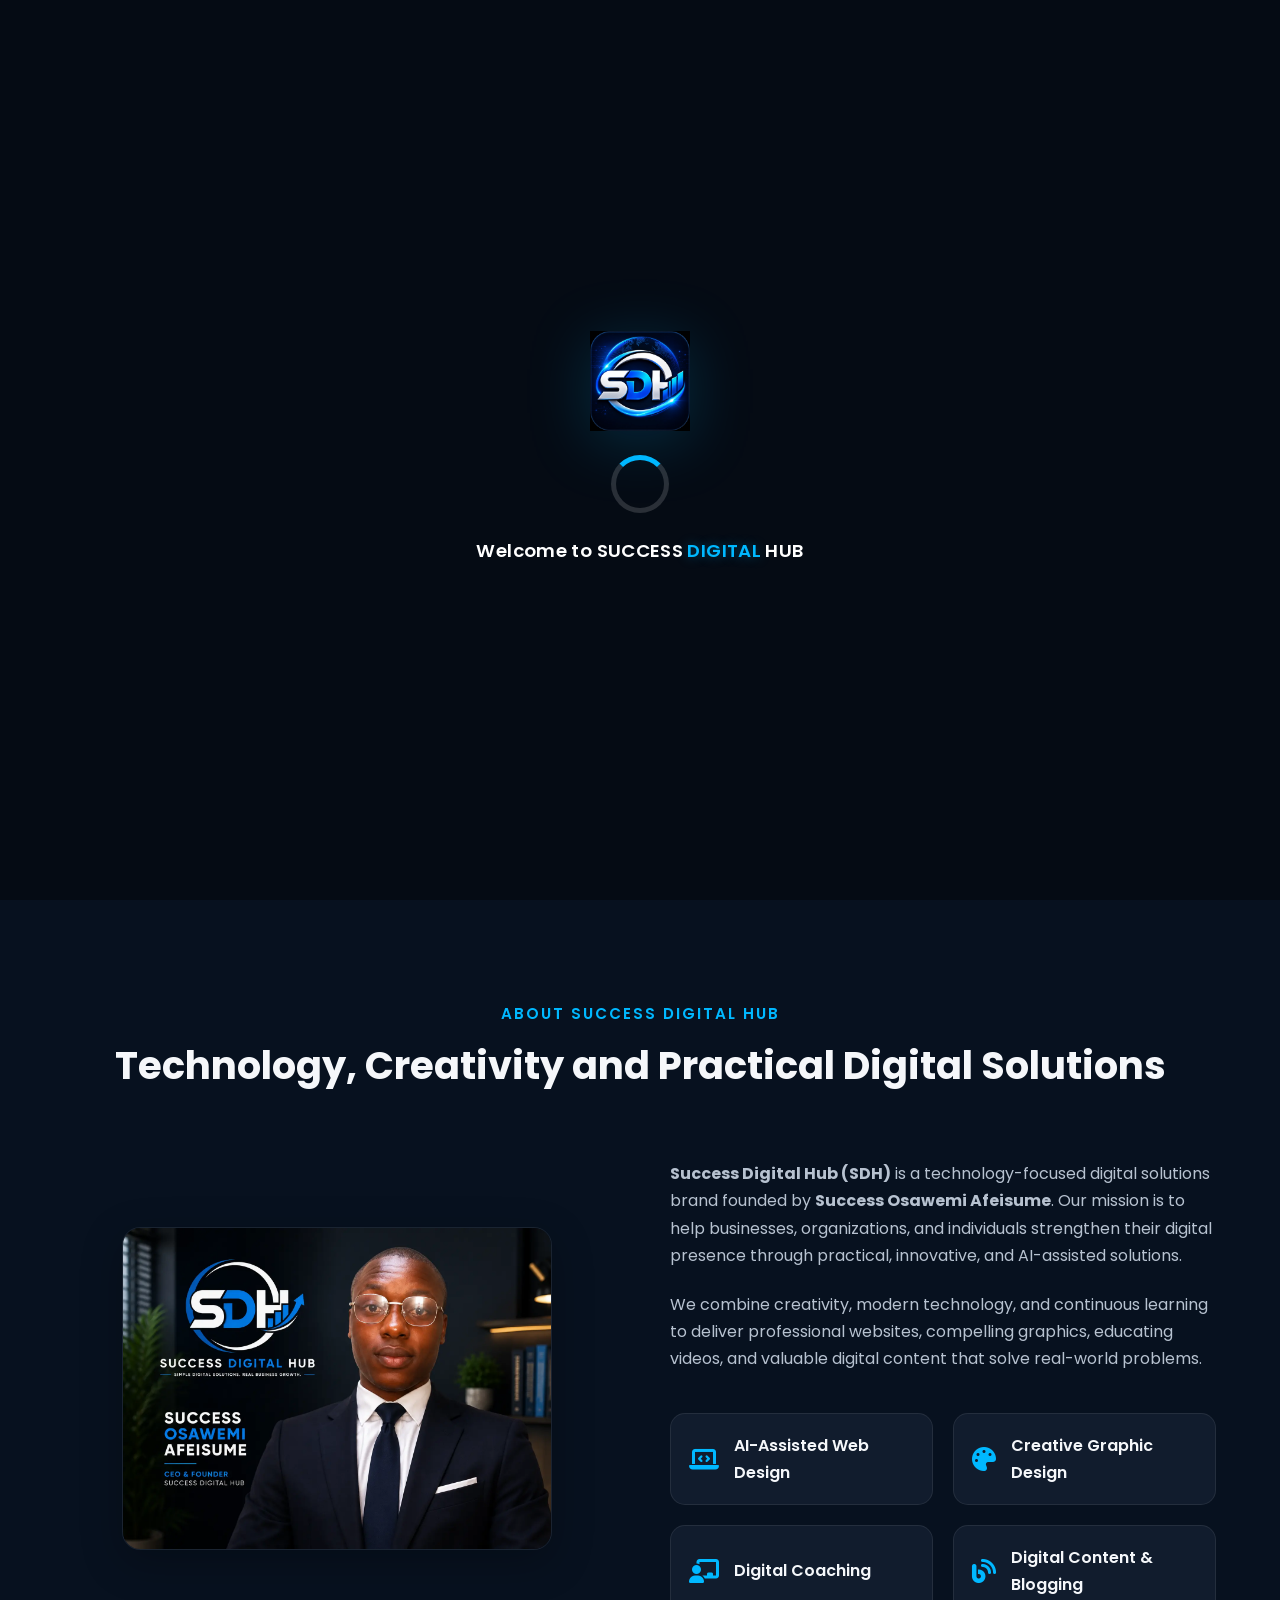
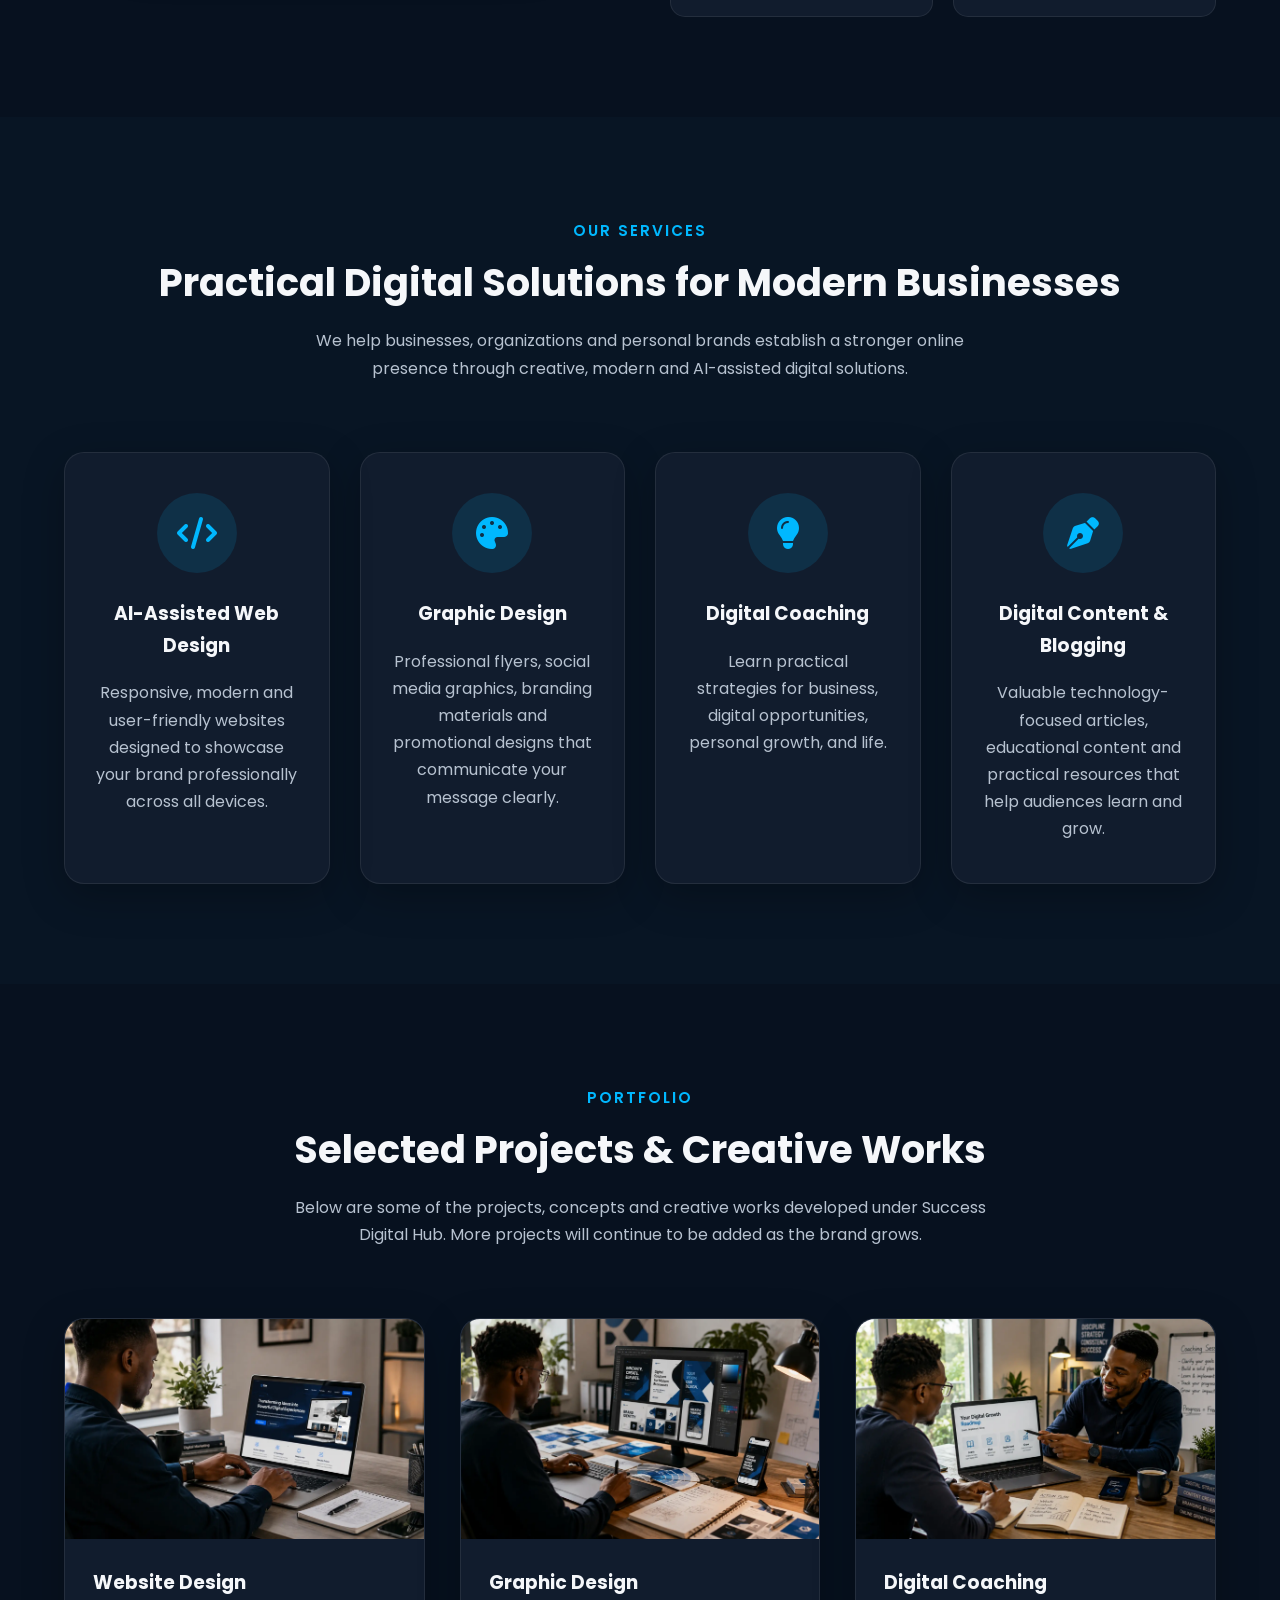
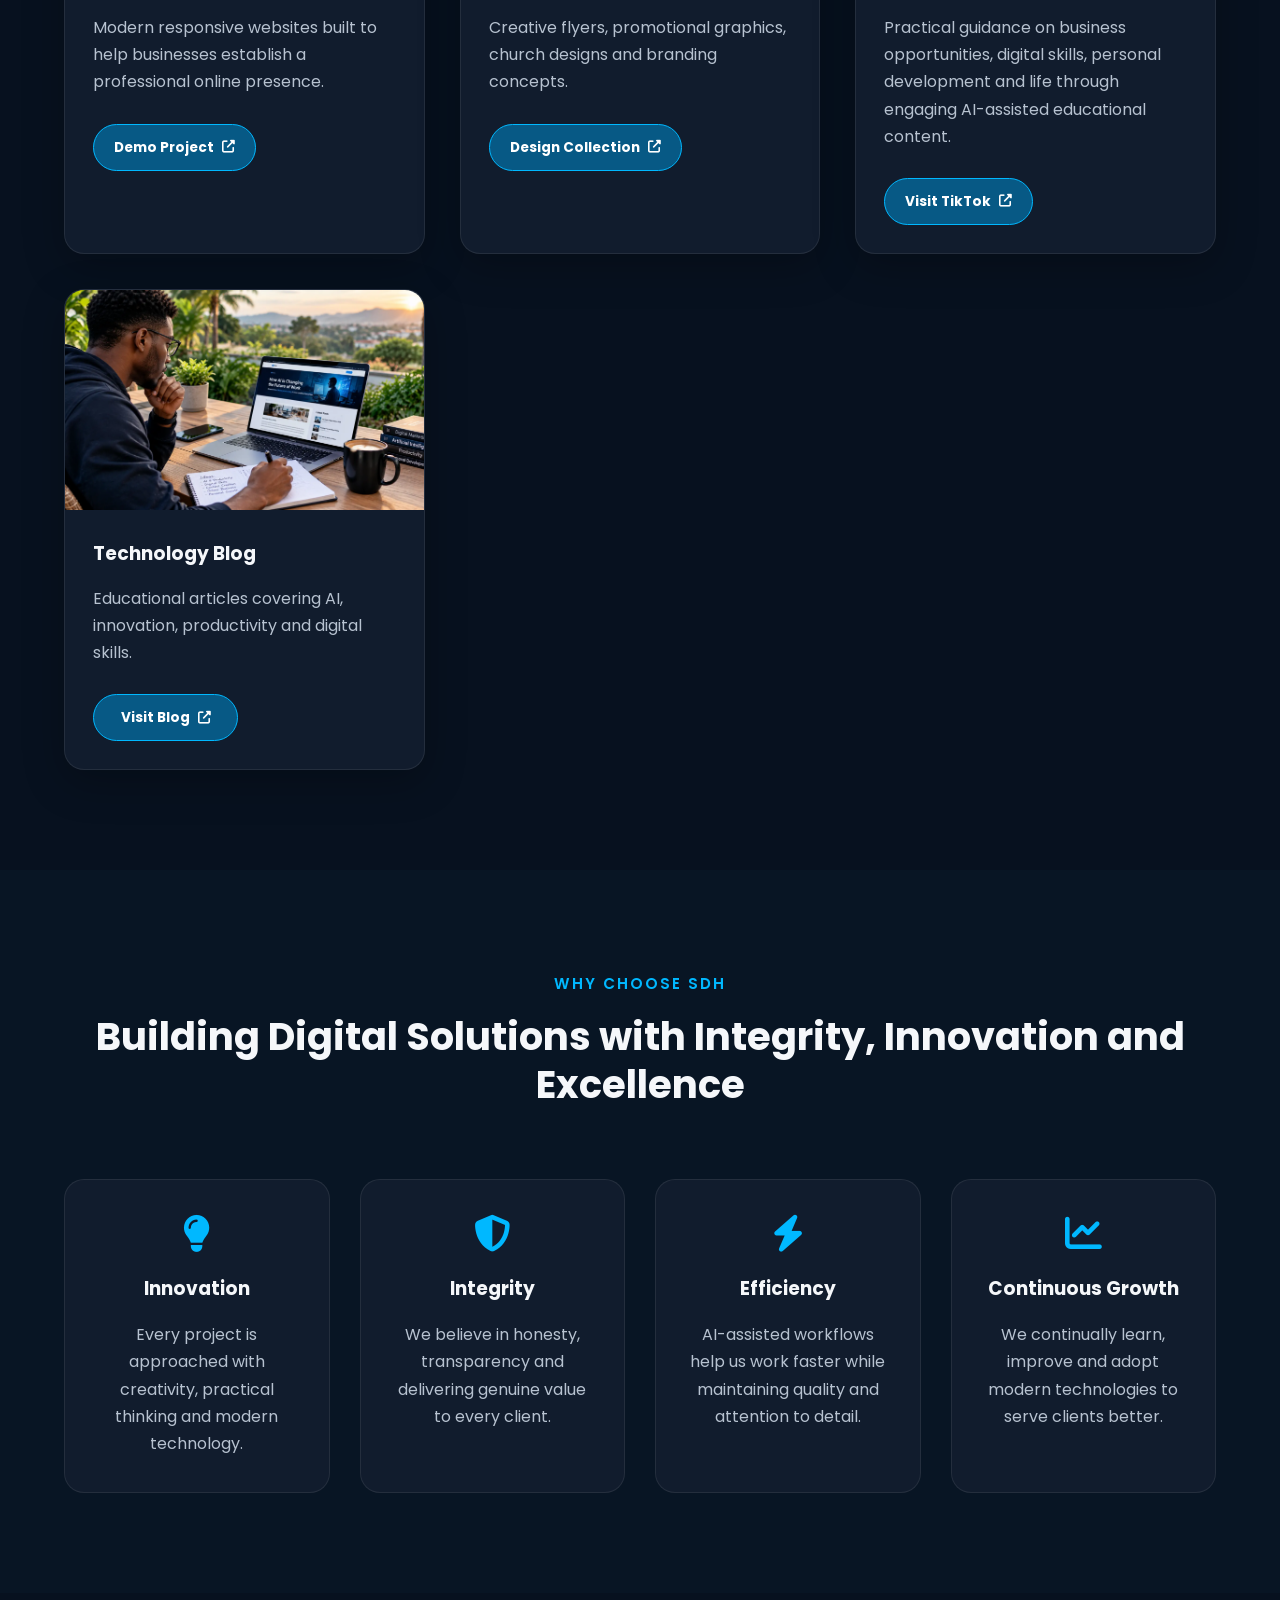
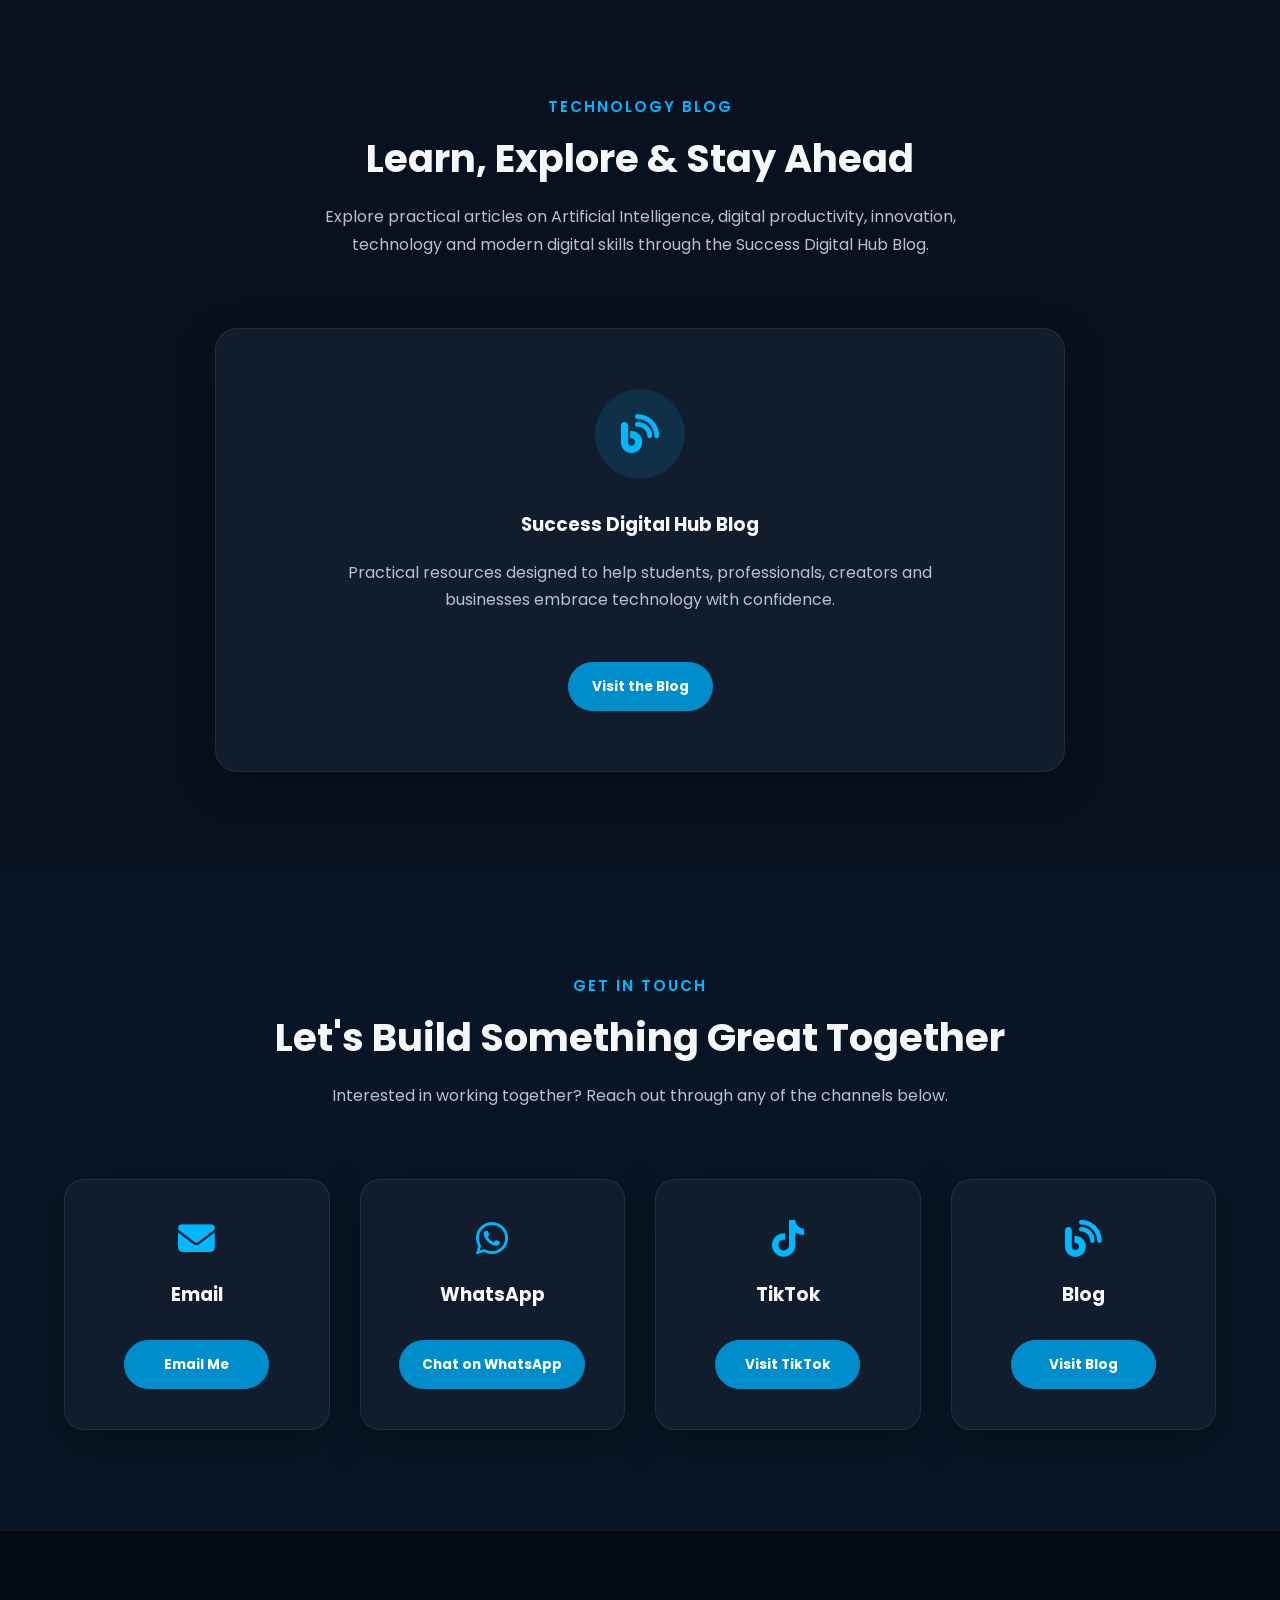
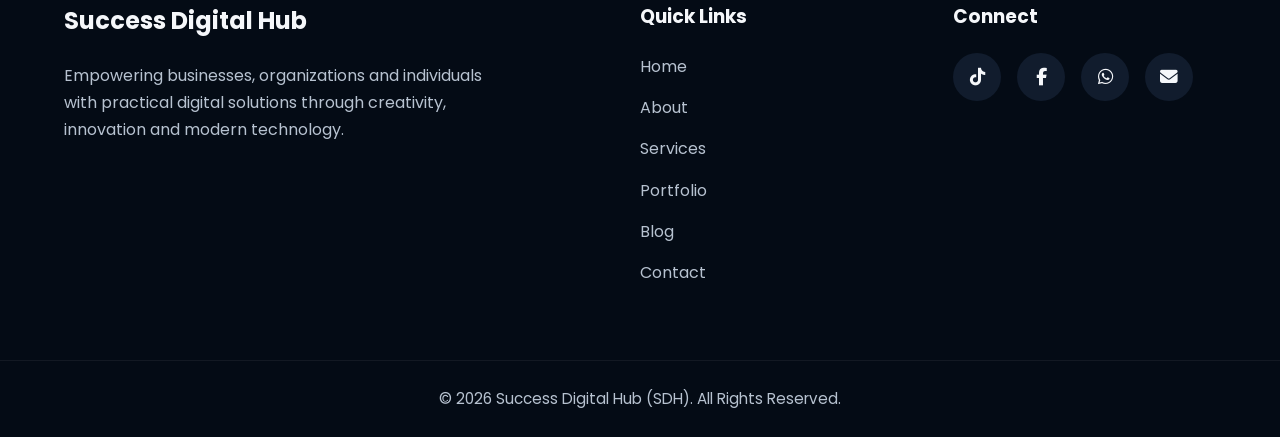
==== commit d5501592: "Add files via upload" ====
--- a/index.html
+++ b/index.html
@@ -15,6 +15,7 @@
     <meta name="theme-color"
           content="#07111f">
 
+  <meta name="google-site-verification" content="5e_i1jPsUB8C8R8pbTL2Rgnli-3_smV9QfEtwsPiMSk" />
 
     <!-- =========================
          SEO
@@ -126,7 +127,7 @@
     ========================== -->
 
     <link rel="canonical"
-          href="https://successdigitalhub1.github.io/sdh-portfolio/">
+          href="https://sdhsolutions.netlify.app/">
 
 
     <!-- =========================
@@ -137,9 +138,9 @@
     {
         "@context": "https://schema.org",
         "@type": "Organization",
-        "@id": "https://successdigitalhub1.github.io/sdh-portfolio/#organization",
+        "@id": "https://sdhsolutions.netlify.app/#organization",
         "name": "Success Digital Hub",
-        "url": "https://successdigitalhub1.github.io/sdh-portfolio/",
+        "url": "https://sdhsolutions.netlify.app/",
         "description": "AI-assisted web design, graphic design, digital coaching and digital content solutions for businesses, organizations and professionals.",
         "logo": "https://successdigitalhub1.github.io/sdh-portfolio/favicon.webp"
     }
@@ -150,11 +151,11 @@
     {
         "@context": "https://schema.org",
         "@type": "WebSite",
-        "@id": "https://successdigitalhub1.github.io/sdh-portfolio/#website",
-        "url": "https://successdigitalhub1.github.io/sdh-portfolio/",
+        "@id": "https://sdhsolutions.netlify.app/#website",
+        "url": "https://sdhsolutions.netlify.app/",
         "name": "Success Digital Hub",
         "publisher": {
-            "@id": "https://successdigitalhub1.github.io/sdh-portfolio/#organization"
+            "@id": "https://sdhsolutions.netlify.app/#organization"
         }
     }
     </script>
@@ -754,7 +755,7 @@
                         </p>
 
 
-                        <a href="https://successdigitalhub1.github.io/"
+                        <a href="https://github.com/successdigitalhub1/"
                            class="portfolio-link"
                            target="_blank"
                            rel="noopener noreferrer">
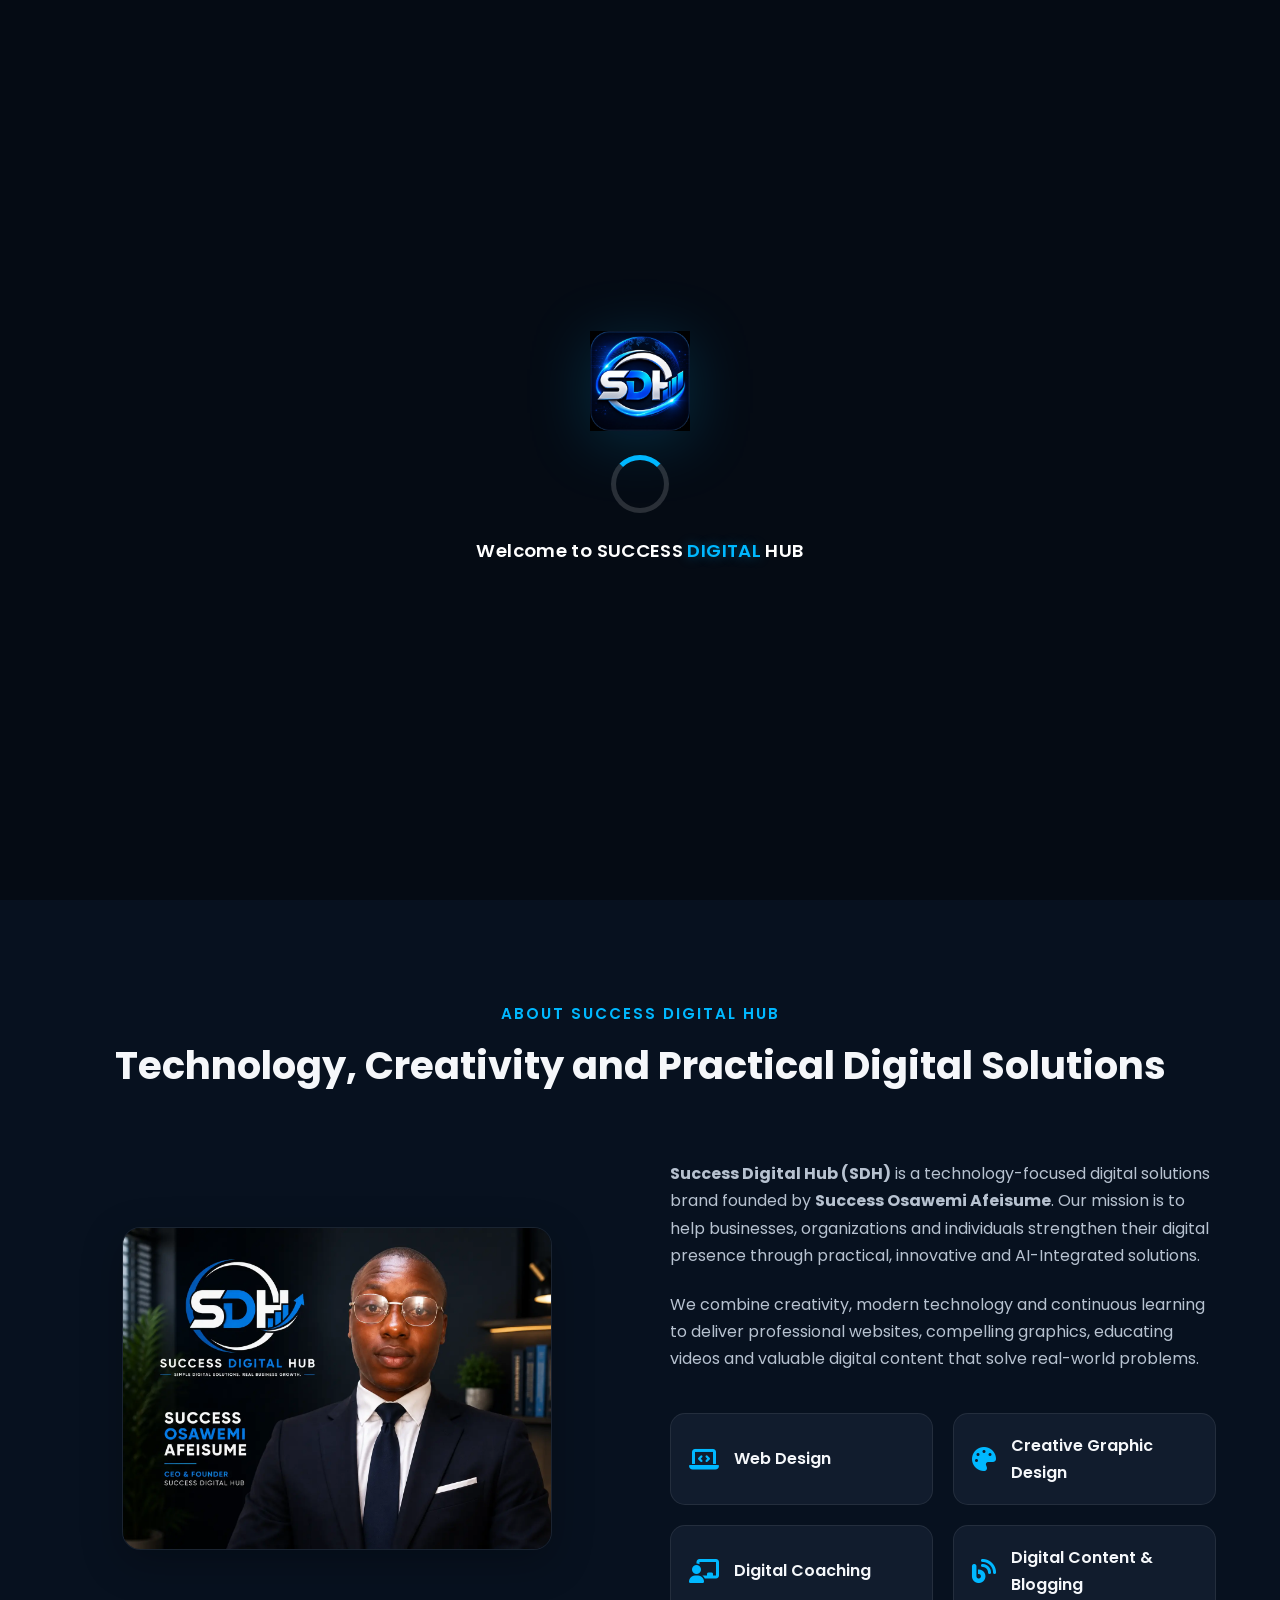
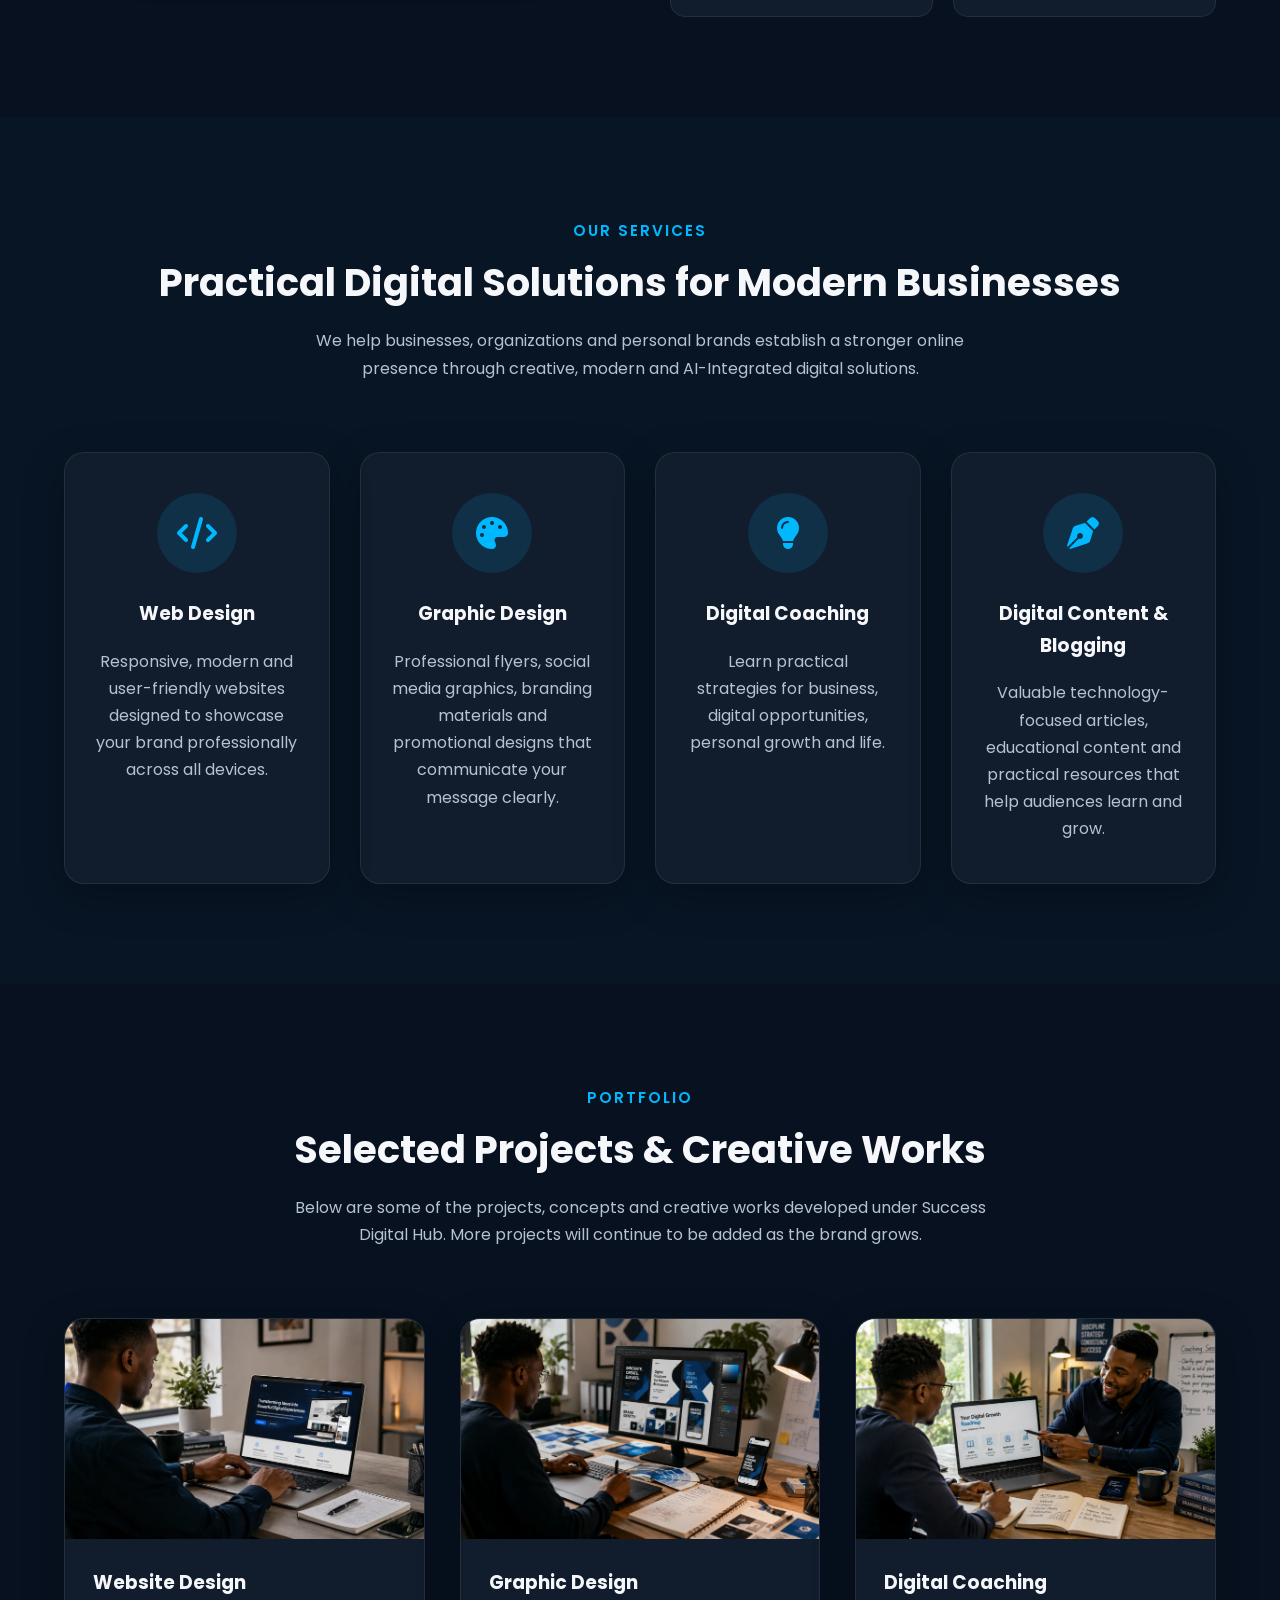
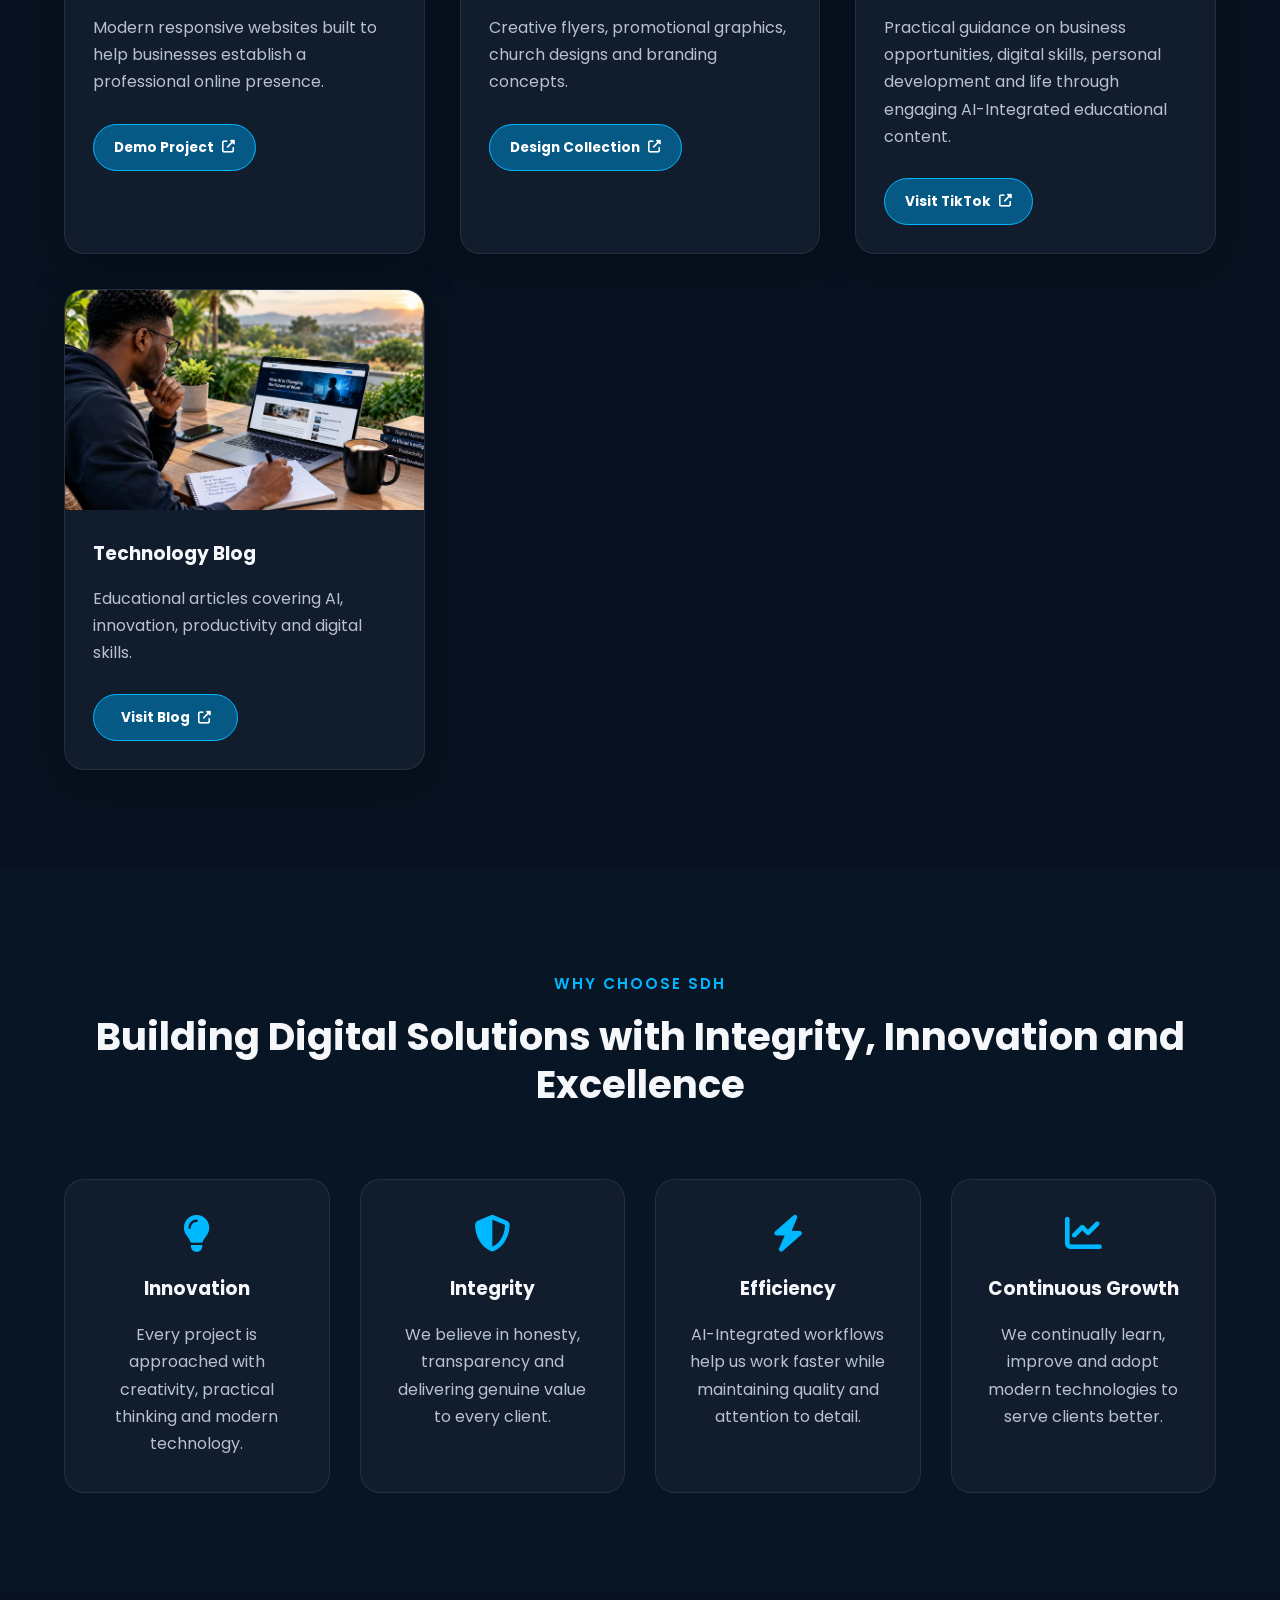
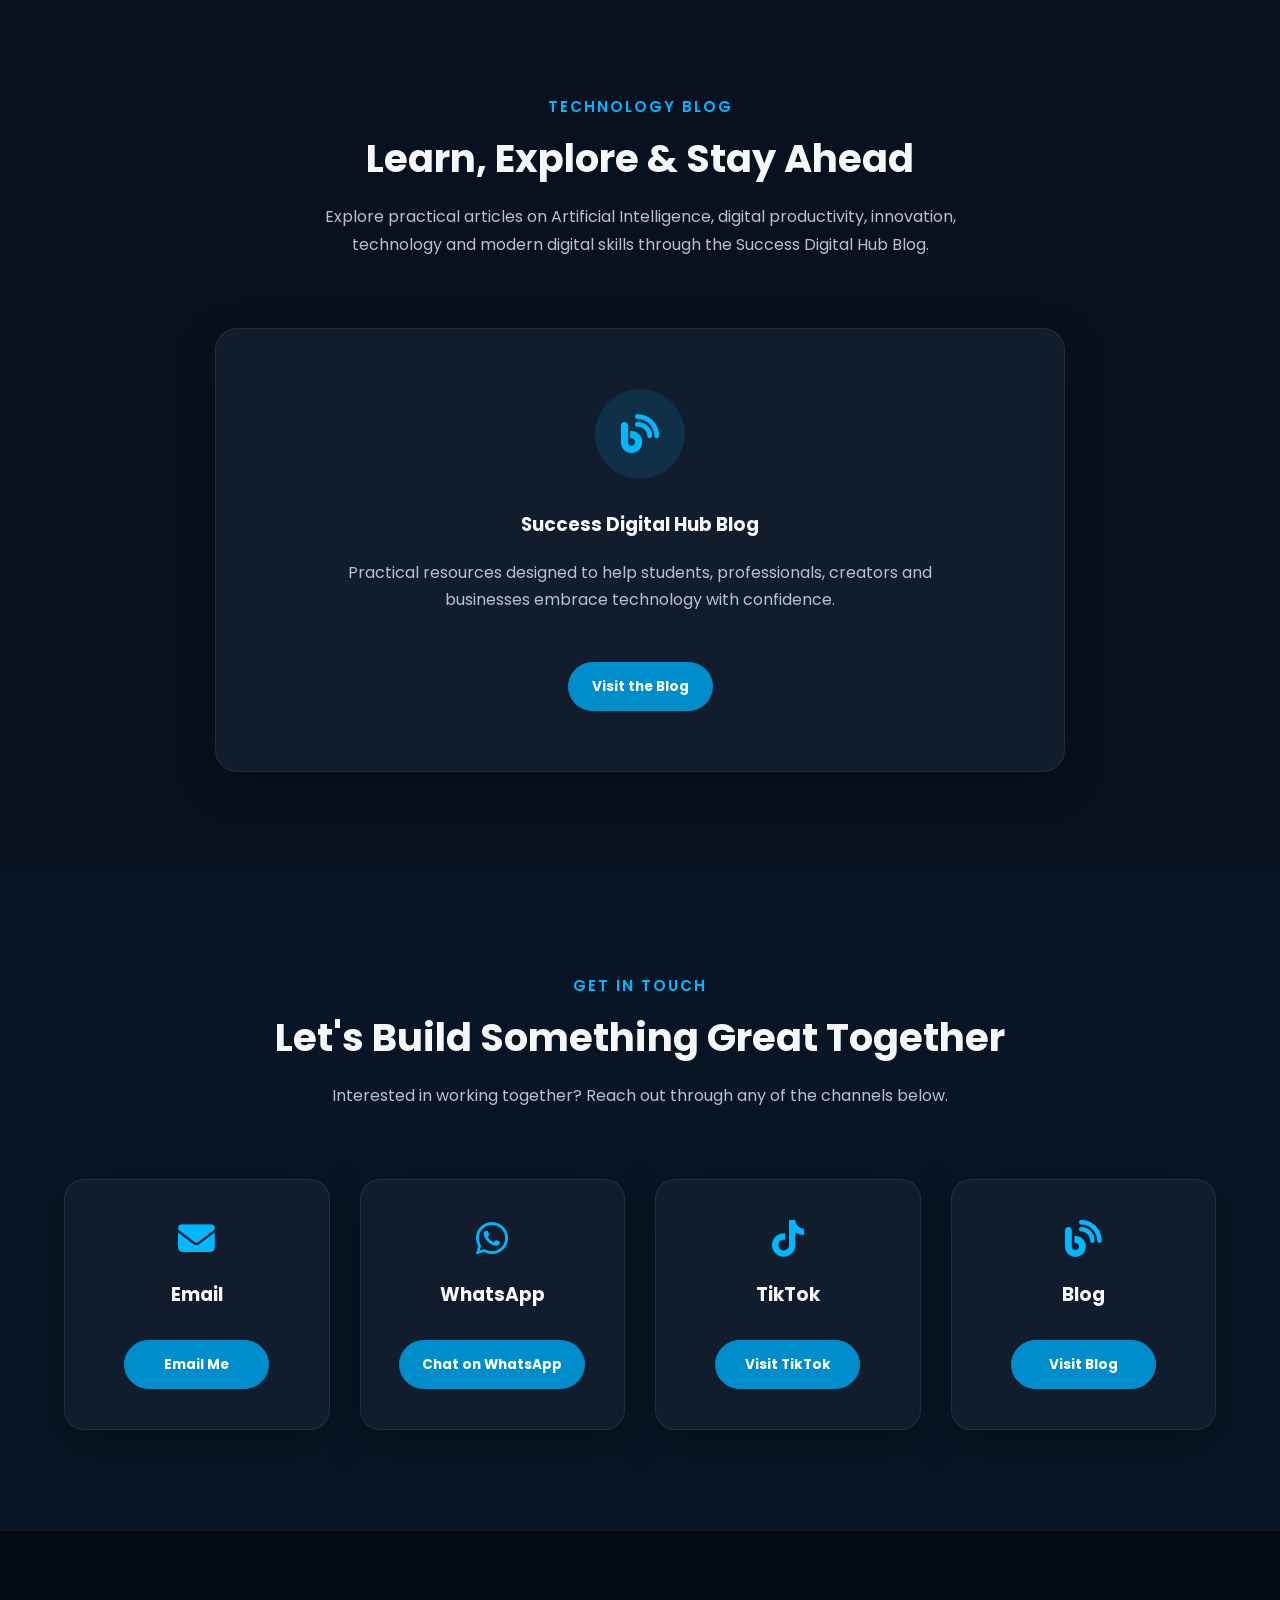
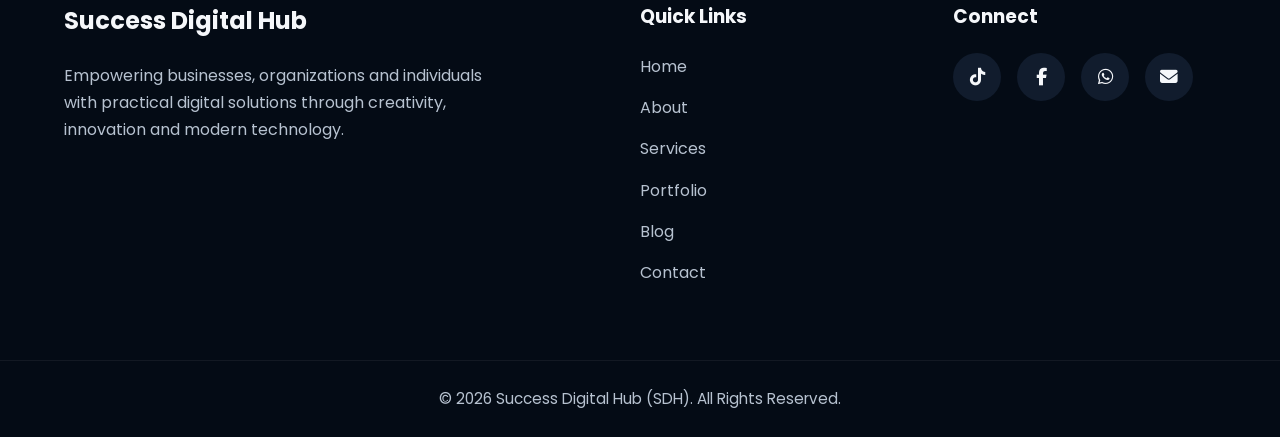
==== commit 8643a134: "Add files via upload" ====
--- a/index.html
+++ b/index.html
@@ -15,6 +15,9 @@
     <meta name="theme-color"
           content="#07111f">
 
+    <meta name="mobile-web-app-capable"
+          content="yes">
+
   <meta name="google-site-verification" content="5e_i1jPsUB8C8R8pbTL2Rgnli-3_smV9QfEtwsPiMSk" />
 
     <!-- =========================
@@ -22,17 +25,23 @@
     ========================== -->
 
     <title>
-        Success Digital Hub | AI-Assisted Web Design & Digital Solutions
+        Success Digital Hub | Digital Solutions & AI-Integrated Workflows
     </title>
 
     <meta name="description"
-          content="Success Digital Hub (SDH) provides AI-assisted web design, graphic design, digital coaching and digital content solutions for businesses, organizations and professionals.">
+          content="Success Digital Hub (SDH) provides web design, graphic design, digital coaching and digital content solutions for businesses, organizations and professionals.">
 
     <meta name="robots"
           content="index, follow, max-image-preview:large">
 
     <meta name="author"
           content="Success Osawemi Afeisume">
+
+    <meta name="keywords"
+          content="digital solutions, web design, SEO, digital strategy, Success Osawemi Afeisume, SDH, sdhsolutions, technology, AI, sdh-portfolio, Netlify, Github, AI-Integrated Workflows, Success Digital Hub">
+
+    <meta name="referrer"
+          content="strict-origin-when-cross-origin">
 
 
     <!-- =========================
@@ -43,22 +52,28 @@
           content="website">
 
     <meta property="og:title"
-          content="Success Digital Hub | AI-Assisted Web Design & Digital Solutions">
+          content="Success Digital Hub | Digital Solutions & AI-Integrated Workflows">
 
     <meta property="og:description"
-          content="AI-assisted web design, graphic design, digital coaching and digital content solutions for businesses, organizations and professionals.">
+          content="web design, graphic design, digital coaching and digital content solutions for businesses, organizations and professionals.">
 
     <meta property="og:url"
-          content="https://successdigitalhub1.github.io/sdh-portfolio/">
+          content="https://sdhsolutions.netlify.app/">
 
     <meta property="og:site_name"
           content="Success Digital Hub">
 
+    <meta property="og:locale"
+          content="en_NG">
+
     <meta property="og:image"
-          content="https://successdigitalhub1.github.io/sdh-portfolio/og-image.webp">
+          content="https://sdhsolutions.netlify.app/og-image.webp">
 
     <meta property="og:image:alt"
-          content="Success Digital Hub — AI-Assisted Web Design & Digital Solutions">
+          content="Success Digital Hub — Digital Solutions & AI-Integrated Workflows">
+
+    <meta property="og:image:type"
+          content="image/webp">
 
 
     <!-- =========================
@@ -69,13 +84,13 @@
           content="summary_large_image">
 
     <meta name="twitter:title"
-          content="Success Digital Hub | AI-Assisted Web Design & Digital Solutions">
+          content="Success Digital Hub | Digital Solutions & AI-Integrated Workflows">
 
     <meta name="twitter:description"
-          content="AI-assisted web design, graphic design, digital coaching and digital content solutions for businesses, organizations and professionals.">
+          content="web design, graphic design, digital coaching and digital content solutions for businesses, organizations and professionals.">
 
     <meta name="twitter:image"
-          content="https://successdigitalhub1.github.io/sdh-portfolio/og-image.webp">
+          content="https://sdhsolutions.netlify.app/og-image.webp">
 
 
     <!-- =========================
@@ -99,7 +114,7 @@
           href="https://fonts.googleapis.com">
 
     <link rel="preconnect"
-          href="https://fonts.gstatic.com"
+          href="https://fonts.googleapis.com"
           crossorigin>
 
     <link href="https://fonts.googleapis.com/css2?family=Poppins:wght@300;400;500;600;700;800&display=swap"
@@ -141,8 +156,8 @@
         "@id": "https://sdhsolutions.netlify.app/#organization",
         "name": "Success Digital Hub",
         "url": "https://sdhsolutions.netlify.app/",
-        "description": "AI-assisted web design, graphic design, digital coaching and digital content solutions for businesses, organizations and professionals.",
-        "logo": "https://successdigitalhub1.github.io/sdh-portfolio/favicon.webp"
+        "description": "web design, graphic design, digital coaching and digital content solutions for businesses, organizations and professionals.",
+        "logo": "https://sdhsolutions.netlify.app/favicon.webp"
     }
     </script>
 
@@ -357,16 +372,16 @@
 
                 <h1>
 
-                    AI-Assisted Digital Solutions for Businesses, Organizations & Professionals
+                    Digital Solutions for Businesses, Organizations & Professionals
 
                 </h1>
 
 
                 <p>
 
-                    Success Digital Hub (SDH) provides AI-assisted web design,
+                    Success Digital Hub (SDH) provides web design,
                     graphic design, digital coaching & solutions
-                    that help businesses, organizations, and individuals grow
+                    that help businesses, organizations and individuals grow
                     confidently in today's digital world.
 
                 </p>
@@ -401,7 +416,7 @@
                 <!-- Dark Mode Hero Image -->
 
                 <img src="hero-image.webp"
-                     alt="Success Digital Hub AI-assisted digital solutions"
+                     alt="Success Digital Hub AI-Integrated digital solutions"
                      class="hero-logo-dark"
                      loading="eager"
                      fetchpriority="high"
@@ -411,7 +426,7 @@
                 <!-- Light Mode Hero Image -->
 
                 <img src="hero-image-light.webp"
-                     alt="Success Digital Hub AI-assisted digital solutions"
+                     alt="Success Digital Hub AI-Integrated digital solutions"
                      class="hero-logo-light"
                      loading="eager"
                      decoding="async">
@@ -469,18 +484,18 @@
                         <strong>Success Digital Hub (SDH)</strong> is a
                         technology-focused digital solutions brand founded by
                         <strong>Success Osawemi Afeisume</strong>.
-                        Our mission is to help businesses, organizations, and individuals
+                        Our mission is to help businesses, organizations and individuals
                         strengthen their digital presence through practical,
-                        innovative, and AI-assisted solutions.
+                        innovative and AI-Integrated solutions.
 
                     </p>
 
 
                     <p>
 
-                        We combine creativity, modern technology, and continuous learning
+                        We combine creativity, modern technology and continuous learning
                         to deliver professional websites, compelling graphics,
-                        educating videos, and valuable digital content that
+                        educating videos and valuable digital content that
                         solve real-world problems.
 
                     </p>
@@ -495,7 +510,7 @@
                                aria-hidden="true"></i>
 
                             <span>
-                                AI-Assisted Web Design
+                                Web Design
                             </span>
 
                         </div>
@@ -573,7 +588,7 @@
 
                     We help businesses, organizations and personal brands
                     establish a stronger online presence through creative,
-                    modern and AI-assisted digital solutions.
+                    modern and AI-Integrated digital solutions.
 
                 </p>
 
@@ -595,7 +610,7 @@
                     </div>
 
                     <h3>
-                        AI-Assisted Web Design
+                        Web Design
                     </h3>
 
                     <p>
@@ -653,7 +668,7 @@
                     <p>
 
                         Learn practical strategies for business,
-                        digital opportunities, personal growth, and life.
+                        digital opportunities, personal growth and life.
 
                     </p>
 
@@ -799,7 +814,7 @@
                         </p>
 
 
-                        <a href="https://YOUR_BEHANCE_URL"
+                        <a href="#"
                            class="portfolio-link"
                            target="_blank"
                            rel="noopener noreferrer">
@@ -839,7 +854,7 @@
 
                             Practical guidance on business opportunities,
                             digital skills, personal development and life
-                            through engaging AI-assisted educational content.
+                            through engaging AI-Integrated educational content.
 
                         </p>
 
@@ -991,7 +1006,7 @@
 
                     <p>
 
-                        AI-assisted workflows help us work faster
+                        AI-Integrated workflows help us work faster
                         while maintaining quality and attention to detail.
 
                     </p>
@@ -1361,7 +1376,9 @@
 
                 <!-- Facebook -->
 
-                <a href="#"
+                <a href="https://facebook.com/sdhsolutions"
+                   target="_blank"
+                   rel="noopener noreferrer"
                    aria-label="Facebook">
 
                     <i class="fab fa-facebook-f"
@@ -1481,7 +1498,7 @@
 
         <p>
 
-            Facebook and Graphic design page (Behance) will be available soon.
+            Selected professional and creative channels will be available soon.
             In the meantime, you can explore our services, portfolio,
             blog and other available channels.
 
@@ -1506,4 +1523,4 @@
 
 </body>
 
-</html>+</html>
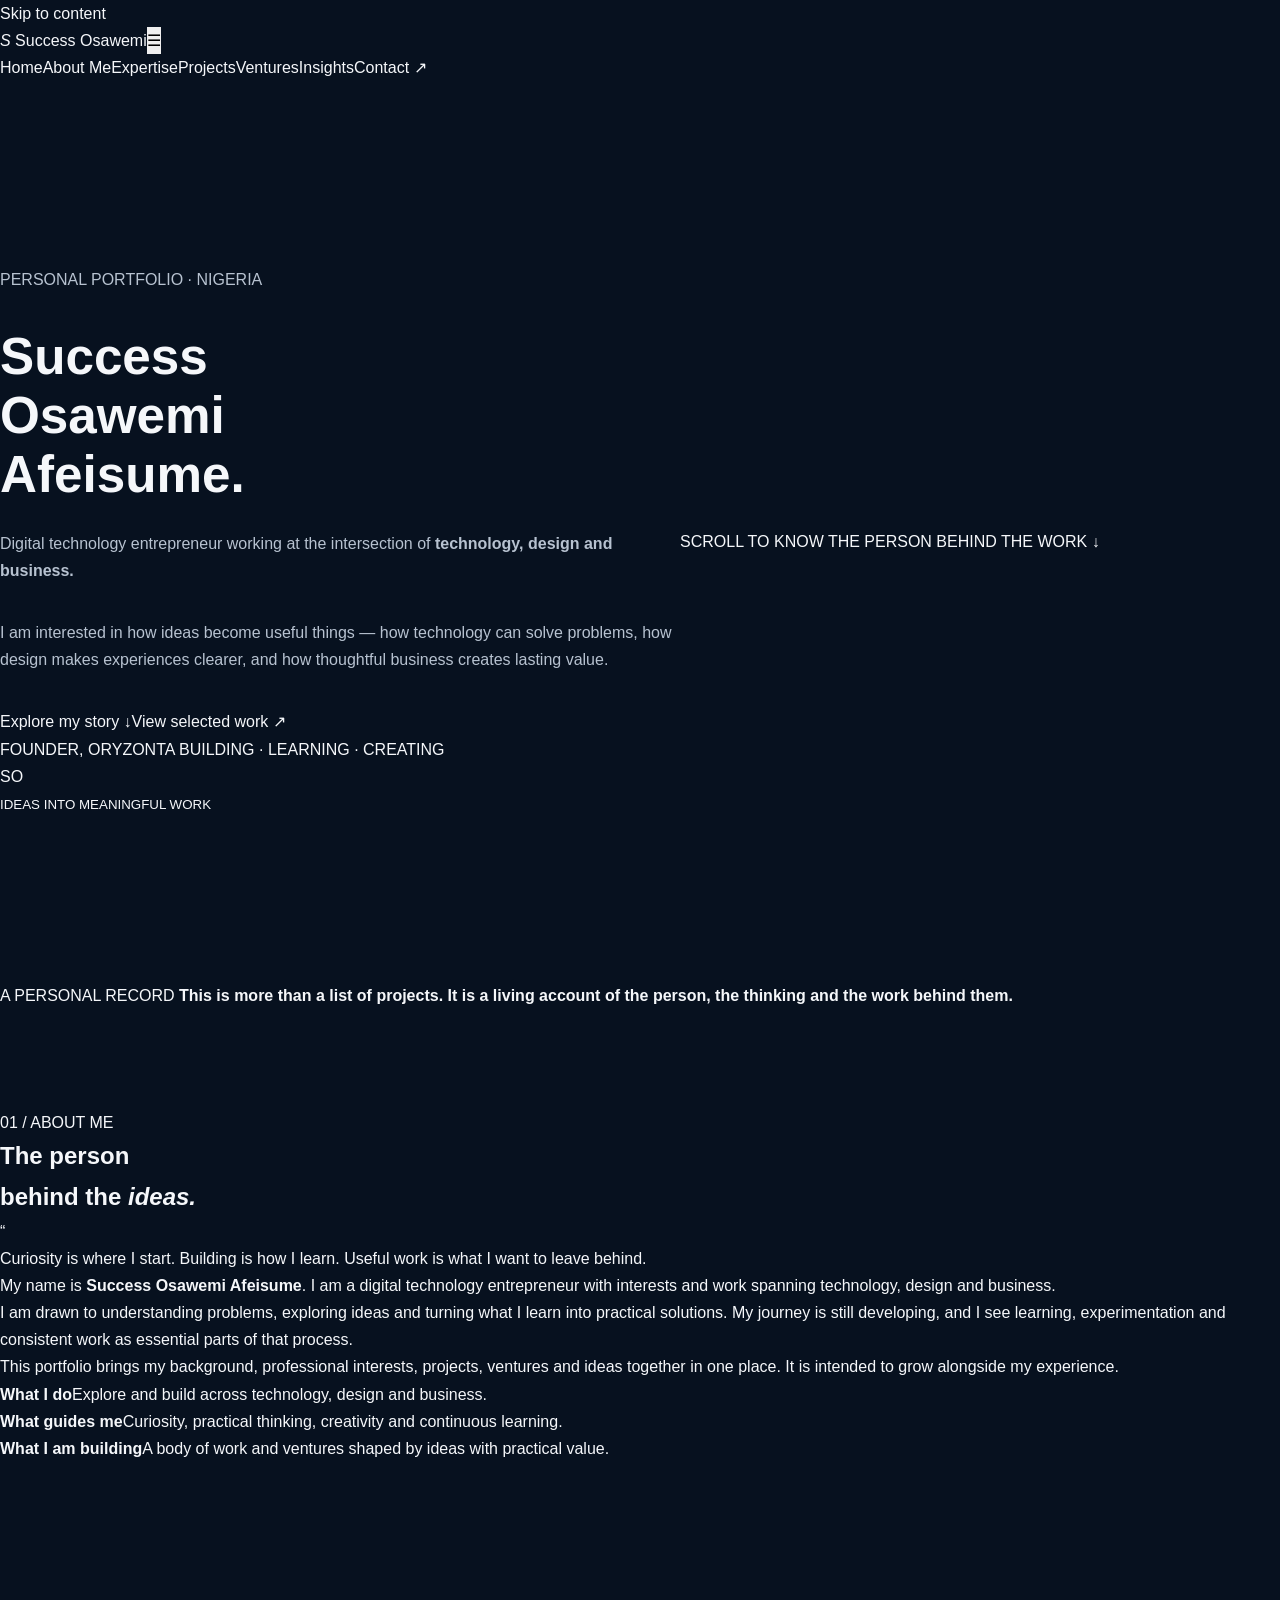
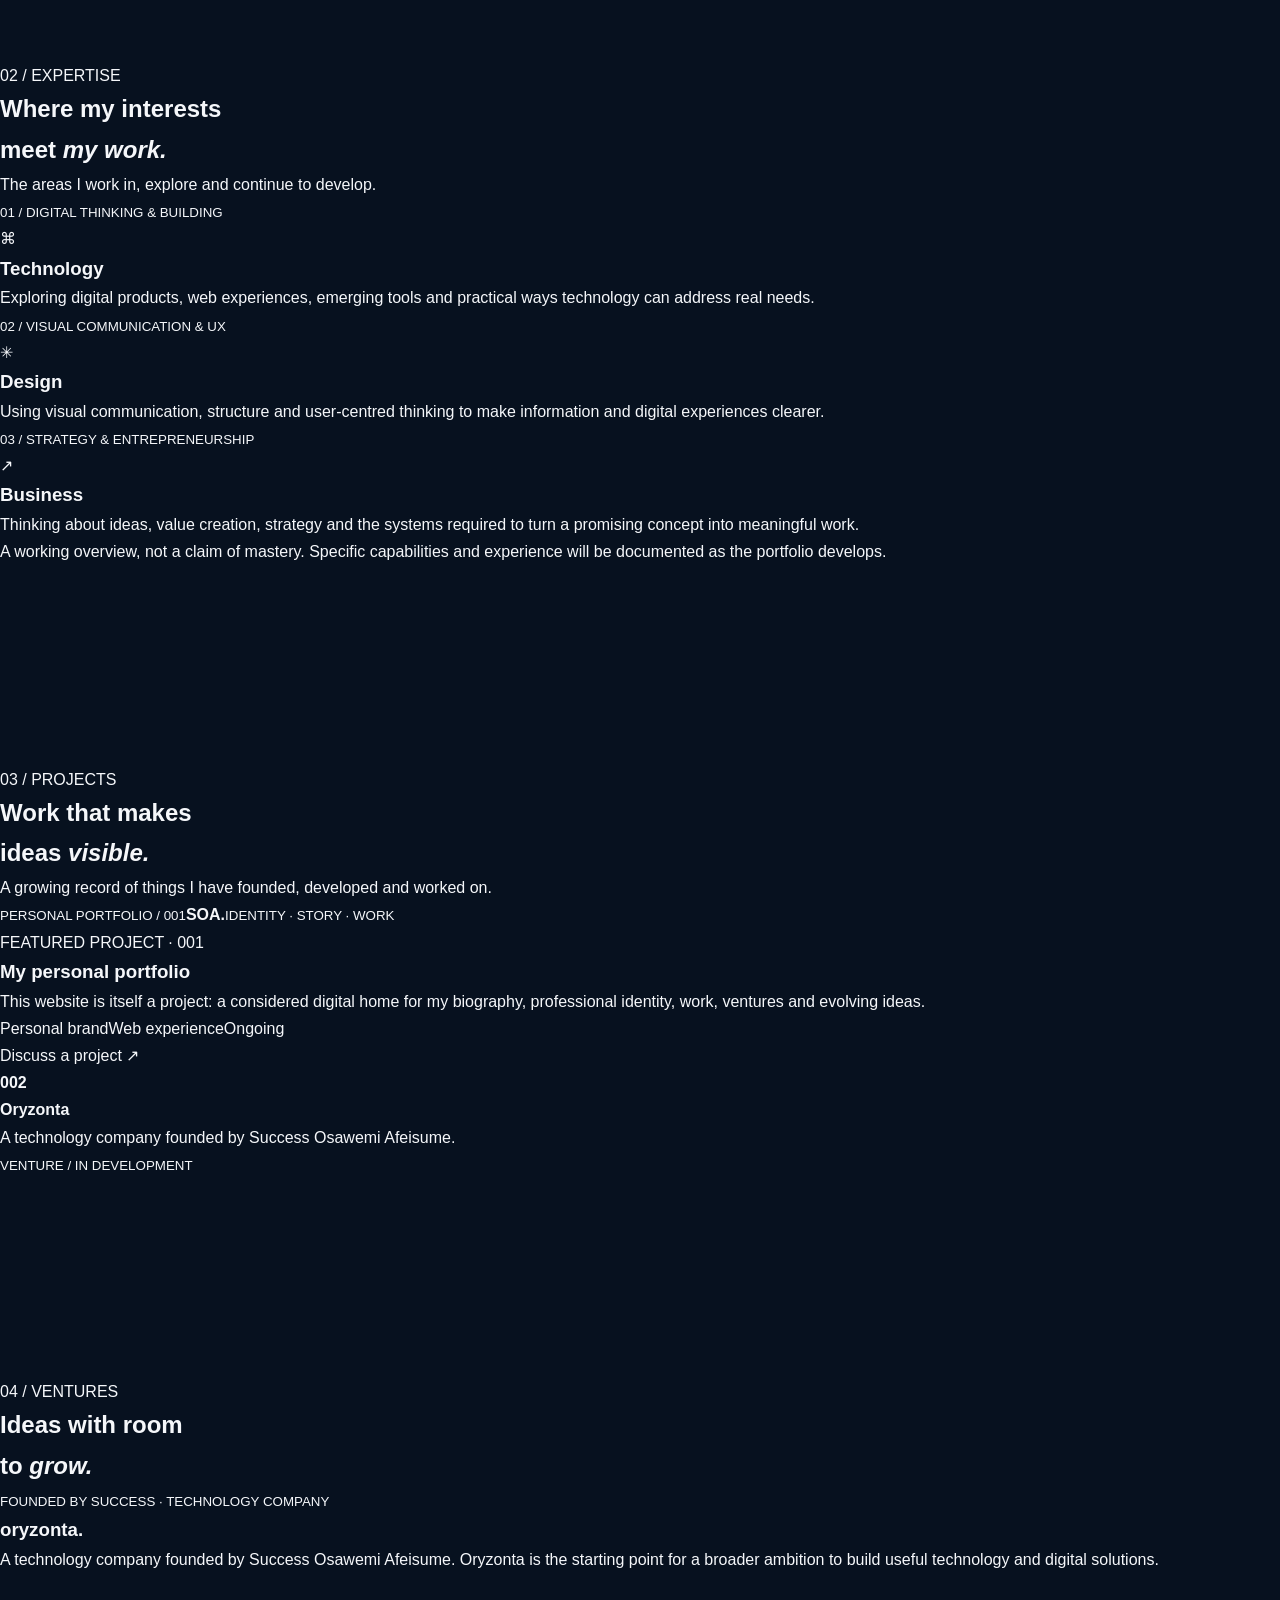
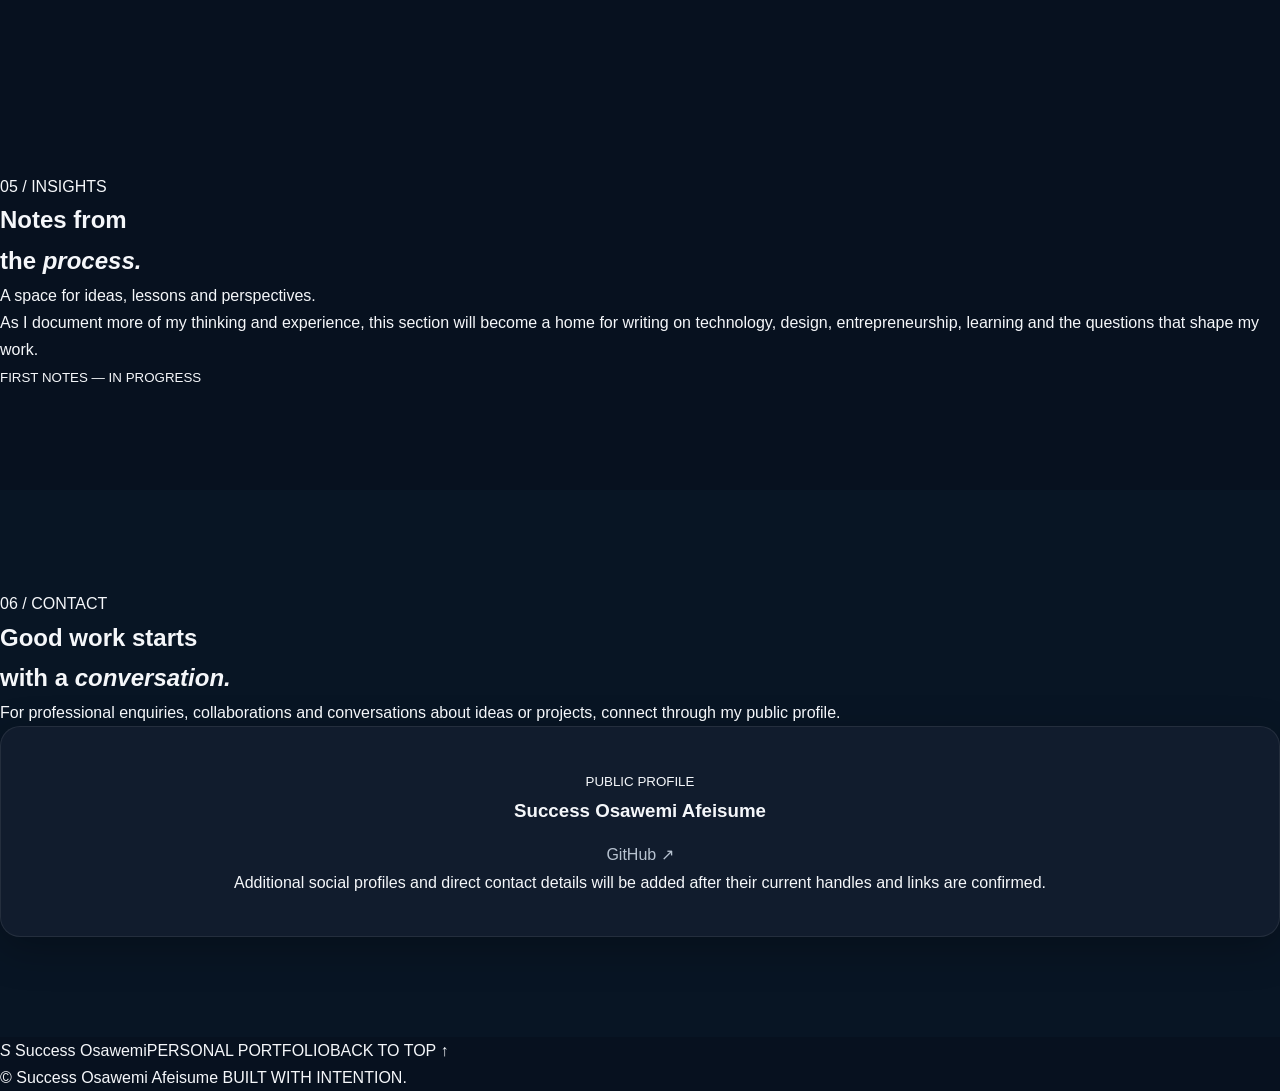
==== commit d533ea38: "Rebuild as Success Osawemi Afeisume personal portfolio" ====
--- a/index.html
+++ b/index.html
@@ -1,1526 +1,9 @@
-<!DOCTYPE html>
-<html lang="en">
-
-<head>
-
-    <!-- =========================
-         BASIC META TAGS
-    ========================== -->
-
-    <meta charset="UTF-8">
-
-    <meta name="viewport"
-          content="width=device-width, initial-scale=1.0">
-
-    <meta name="theme-color"
-          content="#07111f">
-
-    <meta name="mobile-web-app-capable"
-          content="yes">
-
-  <meta name="google-site-verification" content="5e_i1jPsUB8C8R8pbTL2Rgnli-3_smV9QfEtwsPiMSk" />
-
-    <!-- =========================
-         SEO
-    ========================== -->
-
-    <title>
-        Success Digital Hub | Digital Solutions & AI-Integrated Workflows
-    </title>
-
-    <meta name="description"
-          content="Success Digital Hub (SDH) provides web design, graphic design, digital coaching and digital content solutions for businesses, organizations and professionals.">
-
-    <meta name="robots"
-          content="index, follow, max-image-preview:large">
-
-    <meta name="author"
-          content="Success Osawemi Afeisume">
-
-    <meta name="keywords"
-          content="digital solutions, web design, SEO, digital strategy, Success Osawemi Afeisume, SDH, sdhsolutions, technology, AI, sdh-portfolio, Netlify, Github, AI-Integrated Workflows, Success Digital Hub">
-
-    <meta name="referrer"
-          content="strict-origin-when-cross-origin">
-
-
-    <!-- =========================
-         OPEN GRAPH / SOCIAL SEO
-    ========================== -->
-
-    <meta property="og:type"
-          content="website">
-
-    <meta property="og:title"
-          content="Success Digital Hub | Digital Solutions & AI-Integrated Workflows">
-
-    <meta property="og:description"
-          content="web design, graphic design, digital coaching and digital content solutions for businesses, organizations and professionals.">
-
-    <meta property="og:url"
-          content="https://sdhsolutions.netlify.app/">
-
-    <meta property="og:site_name"
-          content="Success Digital Hub">
-
-    <meta property="og:locale"
-          content="en_NG">
-
-    <meta property="og:image"
-          content="https://sdhsolutions.netlify.app/og-image.webp">
-
-    <meta property="og:image:alt"
-          content="Success Digital Hub — Digital Solutions & AI-Integrated Workflows">
-
-    <meta property="og:image:type"
-          content="image/webp">
-
-
-    <!-- =========================
-         TWITTER / X
-    ========================== -->
-
-    <meta name="twitter:card"
-          content="summary_large_image">
-
-    <meta name="twitter:title"
-          content="Success Digital Hub | Digital Solutions & AI-Integrated Workflows">
-
-    <meta name="twitter:description"
-          content="web design, graphic design, digital coaching and digital content solutions for businesses, organizations and professionals.">
-
-    <meta name="twitter:image"
-          content="https://sdhsolutions.netlify.app/og-image.webp">
-
-
-    <!-- =========================
-         FAVICON / WEB APP ICON
-    ========================== -->
-
-    <link rel="icon"
-          href="favicon.webp"
-          type="image/webp">
-
-    <link rel="apple-touch-icon"
-          href="favicon.webp"
-          sizes="180x180">
-
-
-    <!-- =========================
-         GOOGLE FONTS
-    ========================== -->
-
-    <link rel="preconnect"
-          href="https://fonts.googleapis.com">
-
-    <link rel="preconnect"
-          href="https://fonts.googleapis.com"
-          crossorigin>
-
-    <link href="https://fonts.googleapis.com/css2?family=Poppins:wght@300;400;500;600;700;800&display=swap"
-          rel="stylesheet">
-
-
-    <!-- =========================
-         FONT AWESOME
-    ========================== -->
-
-    <link rel="stylesheet"
-          href="https://cdnjs.cloudflare.com/ajax/libs/font-awesome/6.5.2/css/all.min.css">
-
-
-    <!-- =========================
-         MAIN CSS
-    ========================== -->
-
-    <link rel="stylesheet"
-          href="style.css">
-
-
-    <!-- =========================
-         CANONICAL TAG
-    ========================== -->
-
-    <link rel="canonical"
-          href="https://sdhsolutions.netlify.app/">
-
-
-    <!-- =========================
-         STRUCTURED DATA
-    ========================== -->
-
-    <script type="application/ld+json">
-    {
-        "@context": "https://schema.org",
-        "@type": "Organization",
-        "@id": "https://sdhsolutions.netlify.app/#organization",
-        "name": "Success Digital Hub",
-        "url": "https://sdhsolutions.netlify.app/",
-        "description": "web design, graphic design, digital coaching and digital content solutions for businesses, organizations and professionals.",
-        "logo": "https://sdhsolutions.netlify.app/favicon.webp"
-    }
-    </script>
-
-
-    <script type="application/ld+json">
-    {
-        "@context": "https://schema.org",
-        "@type": "WebSite",
-        "@id": "https://sdhsolutions.netlify.app/#website",
-        "url": "https://sdhsolutions.netlify.app/",
-        "name": "Success Digital Hub",
-        "publisher": {
-            "@id": "https://sdhsolutions.netlify.app/#organization"
-        }
-    }
-    </script>
-
-</head>
-
-
-<body>
-
-
-<!-- =========================================================
-     SDH PROFESSIONAL SPLASH SCREEN
-========================================================= -->
-
-<div id="sdh-splash"
-     class="sdh-splash"
-     aria-hidden="true">
-
-    <div class="sdh-splash-content">
-
-
-        <!-- =========================
-             SDH WEB APP ICON
-        ========================== -->
-
-        <div class="sdh-splash-icon-wrap">
-
-            <img src="favicon.webp"
-                 alt="Success Digital Hub"
-                 class="sdh-splash-icon"
-                 loading="eager"
-                 decoding="async">
-
-        </div>
-
-
-        <!-- =========================
-             CIRCULAR LOADING INDICATOR
-        ========================== -->
-
-        <div class="sdh-splash-spinner"
-             aria-hidden="true"></div>
-
-
-        <!-- =========================
-             WELCOME MESSAGE
-        ========================== -->
-
-        <p class="sdh-splash-message"></p>
-
-    </div>
-
-</div>
-
-
-
-<!-- =========================
-     HEADER
-========================== -->
-
-<header class="header">
-
-    <div class="container">
-
-
-        <!-- =========================
-             LOGO
-        ========================== -->
-
-        <a href="#home"
-           class="logo">
-
-            Success
-            <span>Digital</span>
-            Hub
-
-        </a>
-
-
-        <!-- =========================
-             NAVIGATION
-        ========================== -->
-
-        <nav class="navbar"
-             id="site-navigation"
-             aria-label="Main navigation">
-
-            <ul class="nav-links">
-
-                <li>
-                    <a href="#home">
-                        Home
-                    </a>
-                </li>
-
-                <li>
-                    <a href="#about">
-                        About
-                    </a>
-                </li>
-
-                <li>
-                    <a href="#services">
-                        Services
-                    </a>
-                </li>
-
-                <li>
-                    <a href="#portfolio">
-                        Portfolio
-                    </a>
-                </li>
-
-                <li>
-                    <a href="#blog">
-                        Blog
-                    </a>
-                </li>
-
-                <li>
-                    <a href="#contact">
-                        Contact
-                    </a>
-                </li>
-
-            </ul>
-
-        </nav>
-
-
-        <!-- =========================
-             RIGHT CONTROLS
-        ========================== -->
-
-        <div class="header-controls">
-
-
-            <!-- Dark / Light Mode -->
-
-            <button id="theme-toggle"
-                    type="button"
-                    aria-label="Toggle Theme"
-                    title="Toggle Theme">
-
-                <i class="fas fa-moon"
-                   aria-hidden="true"></i>
-
-            </button>
-
-
-            <!-- Mobile Menu -->
-
-            <button id="menu-btn"
-                    type="button"
-                    aria-label="Open Menu"
-                    aria-expanded="false"
-                    aria-controls="site-navigation">
-
-                <i class="fas fa-bars"
-                   aria-hidden="true"></i>
-
-            </button>
-
-        </div>
-
-    </div>
-
-</header>
-
-
-
-<!-- =========================
-     MAIN CONTENT
-========================== -->
-
-<main>
-
-
-    <!-- =====================
-         HERO SECTION
-    ====================== -->
-
-    <section id="home"
-             class="hero">
-
-        <div class="container hero-container">
-
-
-            <!-- Hero Content -->
-
-            <div class="hero-content">
-
-                <span class="hero-tag">
-
-                    Welcome to Success Digital Hub
-
-                </span>
-
-
-                <h1>
-
-                    Digital Solutions for Businesses, Organizations & Professionals
-
-                </h1>
-
-
-                <p>
-
-                    Success Digital Hub (SDH) provides web design,
-                    graphic design, digital coaching & solutions
-                    that help businesses, organizations and individuals grow
-                    confidently in today's digital world.
-
-                </p>
-
-
-                <div class="hero-buttons">
-
-                    <a href="#portfolio"
-                       class="btn primary-btn">
-
-                        View Portfolio
-
-                    </a>
-
-
-                    <a href="#contact"
-                       class="btn secondary-btn">
-
-                        Let's Work Together
-
-                    </a>
-
-                </div>
-
-            </div>
-
-
-            <!-- Hero Image -->
-
-            <div class="hero-image">
-
-                <!-- Dark Mode Hero Image -->
-
-                <img src="hero-image.webp"
-                     alt="Success Digital Hub AI-Integrated digital solutions"
-                     class="hero-logo-dark"
-                     loading="eager"
-                     fetchpriority="high"
-                     decoding="async">
-
-
-                <!-- Light Mode Hero Image -->
-
-                <img src="hero-image-light.webp"
-                     alt="Success Digital Hub AI-Integrated digital solutions"
-                     class="hero-logo-light"
-                     loading="eager"
-                     decoding="async">
-
-            </div>
-
-        </div>
-
-    </section>
-
-
-
-    <!-- =====================
-         ABOUT
-    ====================== -->
-
-    <section id="about"
-             class="about">
-
-        <div class="container">
-
-
-            <div class="section-title reveal">
-
-                <span>
-                    About Success Digital Hub
-                </span>
-
-                <h2>
-
-                    Technology, Creativity and Practical Digital Solutions
-
-                </h2>
-
-            </div>
-
-
-            <div class="about-content">
-
-
-                <div class="about-image">
-
-                    <img src="about-image.webp"
-                         alt="Success Digital Hub digital solutions and creative technology"
-                         loading="lazy"
-                         decoding="async">
-
-                </div>
-
-
-                <div class="about-text">
-
-                    <p>
-
-                        <strong>Success Digital Hub (SDH)</strong> is a
-                        technology-focused digital solutions brand founded by
-                        <strong>Success Osawemi Afeisume</strong>.
-                        Our mission is to help businesses, organizations and individuals
-                        strengthen their digital presence through practical,
-                        innovative and AI-Integrated solutions.
-
-                    </p>
-
-
-                    <p>
-
-                        We combine creativity, modern technology and continuous learning
-                        to deliver professional websites, compelling graphics,
-                        educating videos and valuable digital content that
-                        solve real-world problems.
-
-                    </p>
-
-
-                    <div class="about-highlights">
-
-
-                        <div class="highlight">
-
-                            <i class="fas fa-laptop-code"
-                               aria-hidden="true"></i>
-
-                            <span>
-                                Web Design
-                            </span>
-
-                        </div>
-
-
-                        <div class="highlight">
-
-                            <i class="fas fa-palette"
-                               aria-hidden="true"></i>
-
-                            <span>
-                                Creative Graphic Design
-                            </span>
-
-                        </div>
-
-
-                        <div class="highlight">
-
-                            <i class="fas fa-chalkboard-user"
-                               aria-hidden="true"></i>
-
-                            <span>
-                                Digital Coaching
-                            </span>
-
-                        </div>
-
-
-                        <div class="highlight">
-
-                            <i class="fas fa-blog"
-                               aria-hidden="true"></i>
-
-                            <span>
-                                Digital Content & Blogging
-                            </span>
-
-                        </div>
-
-
-                    </div>
-
-                </div>
-
-            </div>
-
-        </div>
-
-    </section>
-
-
-
-    <!-- =====================
-         SERVICES
-    ====================== -->
-
-    <section id="services"
-             class="services">
-
-        <div class="container">
-
-
-            <div class="section-title">
-
-                <span>
-                    Our Services
-                </span>
-
-                <h2>
-                    Practical Digital Solutions for Modern Businesses
-                </h2>
-
-                <p>
-
-                    We help businesses, organizations and personal brands
-                    establish a stronger online presence through creative,
-                    modern and AI-Integrated digital solutions.
-
-                </p>
-
-            </div>
-
-
-            <div class="services-grid">
-
-
-                <!-- Service 1 -->
-
-                <article class="service-card reveal">
-
-                    <div class="service-icon">
-
-                        <i class="fas fa-code"
-                           aria-hidden="true"></i>
-
-                    </div>
-
-                    <h3>
-                        Web Design
-                    </h3>
-
-                    <p>
-
-                        Responsive, modern and user-friendly websites
-                        designed to showcase your brand professionally
-                        across all devices.
-
-                    </p>
-
-                </article>
-
-
-                <!-- Service 2 -->
-
-                <article class="service-card">
-
-                    <div class="service-icon">
-
-                        <i class="fas fa-palette"
-                           aria-hidden="true"></i>
-
-                    </div>
-
-                    <h3>
-                        Graphic Design
-                    </h3>
-
-                    <p>
-
-                        Professional flyers, social media graphics,
-                        branding materials and promotional designs
-                        that communicate your message clearly.
-
-                    </p>
-
-                </article>
-
-
-                <!-- Service 3 -->
-
-                <article class="service-card">
-
-                    <div class="service-icon">
-
-                        <i class="fas fa-lightbulb"
-                           aria-hidden="true"></i>
-
-                    </div>
-
-                    <h3>
-                        Digital Coaching
-                    </h3>
-
-                    <p>
-
-                        Learn practical strategies for business,
-                        digital opportunities, personal growth and life.
-
-                    </p>
-
-                </article>
-
-
-                <!-- Service 4 -->
-
-                <article class="service-card">
-
-                    <div class="service-icon">
-
-                        <i class="fas fa-pen-nib"
-                           aria-hidden="true"></i>
-
-                    </div>
-
-                    <h3>
-                        Digital Content & Blogging
-                    </h3>
-
-                    <p>
-
-                        Valuable technology-focused articles,
-                        educational content and practical resources
-                        that help audiences learn and grow.
-
-                    </p>
-
-                </article>
-
-
-            </div>
-
-        </div>
-
-    </section>
-
-
-
-    <!-- =====================
-         PORTFOLIO
-    ====================== -->
-
-    <section id="portfolio"
-             class="portfolio">
-
-        <div class="container">
-
-
-            <div class="section-title">
-
-                <span>
-                    Portfolio
-                </span>
-
-                <h2>
-                    Selected Projects & Creative Works
-                </h2>
-
-                <p>
-
-                    Below are some of the projects, concepts and creative
-                    works developed under Success Digital Hub.
-                    More projects will continue to be added as the brand grows.
-
-                </p>
-
-            </div>
-
-
-            <div class="portfolio-grid">
-
-
-                <!-- Website Design -->
-
-                <article class="portfolio-card">
-
-                    <img src="web-design.webp"
-                         alt="Responsive website design project by Success Digital Hub"
-                         width="800"
-                         height="600"
-                         loading="lazy"
-                         decoding="async">
-
-
-                    <div class="portfolio-content">
-
-                        <h3>
-                            Website Design
-                        </h3>
-
-                        <p>
-
-                            Modern responsive websites built to help
-                            businesses establish a professional online
-                            presence.
-
-                        </p>
-
-
-                        <a href="https://github.com/successdigitalhub1/"
-                           class="portfolio-link"
-                           target="_blank"
-                           rel="noopener noreferrer">
-
-                            Demo Project
-
-                            <i class="fas fa-external-link-alt"
-                               aria-hidden="true"></i>
-
-                        </a>
-
-                    </div>
-
-                </article>
-
-
-
-                <!-- Graphic Design -->
-
-                <article class="portfolio-card">
-
-                    <img src="graphic-design.webp"
-                         alt="Graphic design project created by Success Digital Hub"
-                         width="800"
-                         height="600"
-                         loading="lazy"
-                         decoding="async">
-
-
-                    <div class="portfolio-content">
-
-                        <h3>
-                            Graphic Design
-                        </h3>
-
-                        <p>
-
-                            Creative flyers, promotional graphics,
-                            church designs and branding concepts.
-
-                        </p>
-
-
-                        <a href="#"
-                           class="portfolio-link"
-                           target="_blank"
-                           rel="noopener noreferrer">
-
-                            Design Collection
-
-                            <i class="fas fa-external-link-alt"
-                               aria-hidden="true"></i>
-
-                        </a>
-
-                    </div>
-
-                </article>
-
-
-
-                <!-- Digital Coaching -->
-
-                <article class="portfolio-card">
-
-                    <img src="digital-coaching.webp"
-                         alt="Digital coaching and educational content by Success Digital Hub"
-                         width="800"
-                         height="600"
-                         loading="lazy"
-                         decoding="async">
-
-
-                    <div class="portfolio-content">
-
-                        <h3>
-                            Digital Coaching
-                        </h3>
-
-                        <p>
-
-                            Practical guidance on business opportunities,
-                            digital skills, personal development and life
-                            through engaging AI-Integrated educational content.
-
-                        </p>
-
-
-                        <a href="https://tiktok.com/@sdhsolutions"
-                           target="_blank"
-                           rel="noopener noreferrer"
-                           class="portfolio-link">
-
-                            Visit TikTok
-
-                            <i class="fas fa-external-link-alt"
-                               aria-hidden="true"></i>
-
-                        </a>
-
-                    </div>
-
-                </article>
-
-
-
-                <!-- Technology Blog -->
-
-                <article class="portfolio-card">
-
-                    <img src="blog.webp"
-                         alt="Success Digital Hub technology blog"
-                         width="800"
-                         height="600"
-                         loading="lazy"
-                         decoding="async">
-
-
-                    <div class="portfolio-content">
-
-                        <h3>
-                            Technology Blog
-                        </h3>
-
-                        <p>
-
-                            Educational articles covering AI,
-                            innovation, productivity and digital skills.
-
-                        </p>
-
-
-                        <a href="https://successdigitalhub1.blogspot.com/"
-                           class="portfolio-link"
-                           target="_blank"
-                           rel="noopener noreferrer">
-
-                            Visit Blog
-
-                            <i class="fas fa-external-link-alt"
-                               aria-hidden="true"></i>
-
-                        </a>
-
-                    </div>
-
-                </article>
-
-
-            </div>
-
-        </div>
-
-    </section>
-
-
-
-    <!-- =====================
-         WHY CHOOSE SDH
-    ====================== -->
-
-    <section id="why-us"
-             class="why-us">
-
-        <div class="container">
-
-
-            <div class="section-title">
-
-                <span>
-                    Why Choose SDH
-                </span>
-
-                <h2>
-
-                    Building Digital Solutions with Integrity,
-                    Innovation and Excellence
-
-                </h2>
-
-            </div>
-
-
-            <div class="why-grid">
-
-
-                <div class="why-card">
-
-                    <i class="fas fa-lightbulb"
-                       aria-hidden="true"></i>
-
-                    <h3>
-                        Innovation
-                    </h3>
-
-                    <p>
-
-                        Every project is approached with creativity,
-                        practical thinking and modern technology.
-
-                    </p>
-
-                </div>
-
-
-                <div class="why-card">
-
-                    <i class="fas fa-shield-alt"
-                       aria-hidden="true"></i>
-
-                    <h3>
-                        Integrity
-                    </h3>
-
-                    <p>
-
-                        We believe in honesty, transparency and
-                        delivering genuine value to every client.
-
-                    </p>
-
-                </div>
-
-
-                <div class="why-card">
-
-                    <i class="fas fa-bolt"
-                       aria-hidden="true"></i>
-
-                    <h3>
-                        Efficiency
-                    </h3>
-
-                    <p>
-
-                        AI-Integrated workflows help us work faster
-                        while maintaining quality and attention to detail.
-
-                    </p>
-
-                </div>
-
-
-                <div class="why-card">
-
-                    <i class="fas fa-chart-line"
-                       aria-hidden="true"></i>
-
-                    <h3>
-                        Continuous Growth
-                    </h3>
-
-                    <p>
-
-                        We continually learn, improve and adopt
-                        modern technologies to serve clients better.
-
-                    </p>
-
-                </div>
-
-
-            </div>
-
-        </div>
-
-    </section>
-
-
-
-    <!-- =====================
-         BLOG
-    ====================== -->
-
-    <section id="blog"
-             class="blog">
-
-        <div class="container">
-
-
-            <div class="section-title">
-
-                <span>
-                    Technology Blog
-                </span>
-
-                <h2>
-                    Learn, Explore & Stay Ahead
-                </h2>
-
-                <p>
-
-                    Explore practical articles on Artificial Intelligence,
-                    digital productivity, innovation, technology and
-                    modern digital skills through the Success Digital Hub Blog.
-
-                </p>
-
-            </div>
-
-
-            <div class="blog-card">
-
-                <div class="blog-icon">
-
-                    <i class="fas fa-blog"
-                       aria-hidden="true"></i>
-
-                </div>
-
-
-                <h3>
-                    Success Digital Hub Blog
-                </h3>
-
-
-                <p>
-
-                    Practical resources designed to help students,
-                    professionals, creators and businesses embrace
-                    technology with confidence.
-
-                </p>
-
-
-                <a href="https://successdigitalhub1.blogspot.com/"
-                   class="contact-btn blog-btn"
-                   target="_blank"
-                   rel="noopener noreferrer">
-
-                    Visit the Blog
-
-                </a>
-
-            </div>
-
-        </div>
-
-    </section>
-
-
-
-    <!-- =====================
-         CONTACT
-    ====================== -->
-
-    <section id="contact"
-             class="contact">
-
-        <div class="container">
-
-
-            <div class="section-title">
-
-                <span>
-                    Get In Touch
-                </span>
-
-                <h2>
-                    Let's Build Something Great Together
-                </h2>
-
-                <p>
-
-                    Interested in working together?
-                    Reach out through any of the channels below.
-
-                </p>
-
-            </div>
-
-
-            <div class="contact-grid">
-
-
-                <!-- Email -->
-
-                <div class="contact-card reveal">
-
-                    <i class="fas fa-envelope"
-                       aria-hidden="true"></i>
-
-                    <h3>
-                        Email
-                    </h3>
-
-                    <a href="mailto:successdigitalhub1@gmail.com"
-                       class="contact-btn">
-
-                        Email Me
-
-                    </a>
-
-                </div>
-
-
-
-                <!-- WhatsApp -->
-
-                <div class="contact-card">
-
-                    <i class="fab fa-whatsapp"
-                       aria-hidden="true"></i>
-
-                    <h3>
-                        WhatsApp
-                    </h3>
-
-
-                    <a href="https://wa.me/2348164866704"
-                       target="_blank"
-                       rel="noopener noreferrer"
-                       class="contact-btn">
-
-                        Chat on WhatsApp
-
-                    </a>
-
-                </div>
-
-
-
-                <!-- TikTok -->
-
-                <div class="contact-card">
-
-                    <i class="fab fa-tiktok"
-                       aria-hidden="true"></i>
-
-                    <h3>
-                        TikTok
-                    </h3>
-
-
-                    <a href="https://tiktok.com/@sdhsolutions"
-                       target="_blank"
-                       rel="noopener noreferrer"
-                       class="contact-btn">
-
-                        Visit TikTok
-
-                    </a>
-
-                </div>
-
-
-
-                <!-- Blog -->
-
-                <div class="contact-card">
-
-                    <i class="fas fa-blog"
-                       aria-hidden="true"></i>
-
-                    <h3>
-                        Blog
-                    </h3>
-
-                    <a href="https://successdigitalhub1.blogspot.com/"
-                       target="_blank"
-                       rel="noopener noreferrer"
-                       class="contact-btn">
-
-                        Visit Blog
-
-                    </a>
-
-                </div>
-
-
-            </div>
-
-        </div>
-
-    </section>
-
-
-</main>
-
-
-
-<!-- =====================
-     BACK TO TOP
-====================== -->
-
-<button id="topBtn"
-        type="button"
-        aria-label="Back to Top"
-        title="Back to Top">
-
-    <i class="fas fa-arrow-up"
-       aria-hidden="true"></i>
-
-</button>
-
-
-
-<!-- =====================
-     FOOTER
-====================== -->
-
-<footer class="footer">
-
-    <div class="container">
-
-
-        <!-- Footer Brand -->
-
-        <div class="footer-logo">
-
-            <h2>
-                Success Digital Hub
-            </h2>
-
-            <p>
-
-                Empowering businesses, organizations and individuals
-                with practical digital solutions through creativity,
-                innovation and modern technology.
-
-            </p>
-
-        </div>
-
-
-
-        <!-- Footer Links -->
-
-        <div class="footer-links">
-
-            <h3>
-                Quick Links
-            </h3>
-
-            <ul>
-
-                <li>
-                    <a href="#home">
-                        Home
-                    </a>
-                </li>
-
-                <li>
-                    <a href="#about">
-                        About
-                    </a>
-                </li>
-
-                <li>
-                    <a href="#services">
-                        Services
-                    </a>
-                </li>
-
-                <li>
-                    <a href="#portfolio">
-                        Portfolio
-                    </a>
-                </li>
-
-                <li>
-                    <a href="#blog">
-                        Blog
-                    </a>
-                </li>
-
-                <li>
-                    <a href="#contact">
-                        Contact
-                    </a>
-                </li>
-
-            </ul>
-
-        </div>
-
-
-
-        <!-- Footer Social -->
-
-        <div class="footer-social">
-
-            <h3>
-                Connect
-            </h3>
-
-
-            <div class="social-icons">
-
-
-                <!-- TikTok -->
-
-                <a href="https://tiktok.com/@sdhsolutions"
-                   target="_blank"
-                   rel="noopener noreferrer"
-                   aria-label="TikTok">
-
-                    <i class="fab fa-tiktok"
-                       aria-hidden="true"></i>
-
-                </a>
-
-
-                <!-- Facebook -->
-
-                <a href="https://facebook.com/sdhsolutions"
-                   target="_blank"
-                   rel="noopener noreferrer"
-                   aria-label="Facebook">
-
-                    <i class="fab fa-facebook-f"
-                       aria-hidden="true"></i>
-
-                </a>
-
-
-                <!-- WhatsApp -->
-
-                <a href="https://wa.me/2348164866704"
-                   target="_blank"
-                   rel="noopener noreferrer"
-                   aria-label="WhatsApp">
-
-                    <i class="fab fa-whatsapp"
-                       aria-hidden="true"></i>
-
-                </a>
-
-
-                <!-- Email -->
-
-                <a href="mailto:successdigitalhub1@gmail.com"
-                   aria-label="Email">
-
-                    <i class="fas fa-envelope"
-                       aria-hidden="true"></i>
-
-                </a>
-
-
-            </div>
-
-        </div>
-
-
-    </div>
-
-
-
-    <!-- Footer Bottom -->
-
-    <div class="footer-bottom">
-
-        <p>
-
-            &copy; 2026 Success Digital Hub (SDH). All Rights Reserved.
-
-        </p>
-
-    </div>
-
-</footer>
-
-
-
-<!-- =====================
-     JAVASCRIPT
-====================== -->
-
-<script src="script.js" defer></script>
-
-
-
-<!-- ===========================================================
-     SDH — IMPORTANT PLATFORM UPDATE MODAL
-=========================================================== -->
-
-<div id="sdh-notice-modal"
-     class="sdh-notice-overlay sdh-notice-hidden"
-     role="dialog"
-     aria-modal="true"
-     aria-labelledby="sdh-notice-title">
-
-
-    <div class="sdh-notice-card">
-
-
-        <!-- Notice Icon -->
-
-        <div class="sdh-notice-icon">
-
-            <i class="fas fa-info"
-               aria-hidden="true"></i>
-
-        </div>
-
-
-        <!-- Notice Label -->
-
-        <span class="sdh-notice-label">
-
-            SUCCESS DIGITAL HUB
-
-        </span>
-
-
-        <!-- Notice Heading -->
-
-        <h2 id="sdh-notice-title">
-
-            Platform Update
-
-        </h2>
-
-
-        <!-- Notice Message -->
-
-        <p>
-
-            Some of our social and business channels are currently
-            being prepared for integration.
-
-        </p>
-
-
-        <p>
-
-            Selected professional and creative channels will be available soon.
-            In the meantime, you can explore our services, portfolio,
-            blog and other available channels.
-
-        </p>
-
-
-        <!-- Notice Button -->
-
-        <button id="sdh-notice-ok"
-                class="sdh-notice-btn"
-                type="button">
-
-            OK, Continue
-
-        </button>
-
-
-    </div>
-
-</div>
-
-
-</body>
-
-</html>
+<!doctype html><html lang="en"><head><meta charset="utf-8"><meta name="viewport" content="width=device-width,initial-scale=1"><meta name="theme-color" content="#101114"><meta name="description" content="The personal portfolio and biography of Success Osawemi Afeisume, a digital technology entrepreneur working across technology, design and business."><meta name="author" content="Success Osawemi Afeisume"><meta name="robots" content="index,follow,max-image-preview:large"><title>Success Osawemi Afeisume — Digital Technology Entrepreneur</title><link rel="canonical" href="https://sdhsolutions.netlify.app/"><link rel="icon" href="/favicon.svg" type="image/svg+xml"><link rel="preconnect" href="https://fonts.googleapis.com"><link rel="preconnect" href="https://fonts.gstatic.com" crossorigin><link href="https://fonts.googleapis.com/css2?family=DM+Sans:wght@400;500;600;700&family=Manrope:wght@400;500;600;700;800&display=swap" rel="stylesheet"><meta property="og:type" content="profile"><meta property="og:title" content="Success Osawemi Afeisume"><meta property="og:description" content="Digital technology entrepreneur working across technology, design and business."><meta property="og:url" content="https://sdhsolutions.netlify.app/"><script type="application/ld+json">{"@context":"https://schema.org","@type":"Person","name":"Success Osawemi Afeisume","url":"https://sdhsolutions.netlify.app/","jobTitle":"Digital Technology Entrepreneur","knowsAbout":["Technology","Digital design","Business"]}</script><link rel="stylesheet" href="/style.css"><script src="/script.js" defer></script></head><body><a class="skip" href="#main">Skip to content</a><header><div class="shell nav"><a class="brand" href="#home"><i>S</i> Success Osawemi</a><button class="menu" aria-label="Open navigation" aria-expanded="false">☰</button><nav id="nav"><a href="#home">Home</a><a href="#about">About Me</a><a href="#expertise">Expertise</a><a href="#projects">Projects</a><a href="#ventures">Ventures</a><a href="#insights">Insights</a><a href="#contact">Contact ↗</a></nav></div></header><main id="main">
+<section class="hero" id="home"><div class="shell hero-grid"><div><p class="eyebrow">PERSONAL PORTFOLIO · NIGERIA</p><h1>Success<br><span>Osawemi</span><br>Afeisume<span class="accent">.</span></h1><p class="lede">Digital technology entrepreneur working at the intersection of <b>technology, design and business.</b></p><p class="muted">I am interested in how ideas become useful things — how technology can solve problems, how design makes experiences clearer, and how thoughtful business creates lasting value.</p><div class="actions"><a class="button" href="#about">Explore my story ↓</a><a class="plain" href="#projects">View selected work ↗</a></div><div class="meta">FOUNDER, ORYZONTA <span>BUILDING · LEARNING · CREATING</span></div></div><div class="art"><div class="orbit"></div><div class="monogram">S<span>O</span></div><small>IDEAS INTO MEANINGFUL WORK</small></div></div><div class="shell scroll">SCROLL TO KNOW THE PERSON BEHIND THE WORK ↓</div></section>
+<div class="ribbon"><div class="shell">A PERSONAL RECORD <b>This is more than a list of projects. It is a living account of the person, the thinking and the work behind them.</b></div></div>
+<section class="section" id="about"><div class="shell"><p class="eyebrow">01 / ABOUT ME</p><h2>The person<br>behind the <em>ideas.</em></h2><div class="two"><blockquote>“<br>Curiosity is where I start. Building is how I learn. Useful work is what I want to leave behind.</blockquote><div><p class="lead">My name is <b>Success Osawemi Afeisume</b>. I am a digital technology entrepreneur with interests and work spanning technology, design and business.</p><p>I am drawn to understanding problems, exploring ideas and turning what I learn into practical solutions. My journey is still developing, and I see learning, experimentation and consistent work as essential parts of that process.</p><p>This portfolio brings my background, professional interests, projects, ventures and ideas together in one place. It is intended to grow alongside my experience.</p><div class="fact"><b>What I do</b><span>Explore and build across technology, design and business.</span></div><div class="fact"><b>What guides me</b><span>Curiosity, practical thinking, creativity and continuous learning.</span></div><div class="fact"><b>What I am building</b><span>A body of work and ventures shaped by ideas with practical value.</span></div></div></div></div></section>
+<section class="section muted-bg" id="expertise"><div class="shell"><p class="eyebrow">02 / EXPERTISE</p><h2>Where my interests<br>meet <em>my work.</em></h2><p class="sub">The areas I work in, explore and continue to develop.</p><div class="cards"><article><small>01 / DIGITAL THINKING & BUILDING</small><div class="symbol">⌘</div><h3>Technology</h3><p>Exploring digital products, web experiences, emerging tools and practical ways technology can address real needs.</p></article><article><small>02 / VISUAL COMMUNICATION & UX</small><div class="symbol">✳</div><h3>Design</h3><p>Using visual communication, structure and user-centred thinking to make information and digital experiences clearer.</p></article><article><small>03 / STRATEGY & ENTREPRENEURSHIP</small><div class="symbol">↗</div><h3>Business</h3><p>Thinking about ideas, value creation, strategy and the systems required to turn a promising concept into meaningful work.</p></article></div><p class="note">A working overview, not a claim of mastery. Specific capabilities and experience will be documented as the portfolio develops.</p></div></section>
+<section class="section" id="projects"><div class="shell"><p class="eyebrow">03 / PROJECTS</p><h2>Work that makes<br>ideas <em>visible.</em></h2><p class="sub">A growing record of things I have founded, developed and worked on.</p><div class="project"><div class="project-art"><small>PERSONAL PORTFOLIO / 001</small><strong>SOA<span>.</span></strong><small>IDENTITY · STORY · WORK</small></div><div><p class="eyebrow">FEATURED PROJECT · 001</p><h3>My personal portfolio</h3><p>This website is itself a project: a considered digital home for my biography, professional identity, work, ventures and evolving ideas.</p><div class="tags"><span>Personal brand</span><span>Web experience</span><span>Ongoing</span></div><a class="plain" href="#contact">Discuss a project ↗</a></div></div><div class="project-row"><b>002</b><div><strong>Oryzonta</strong><p>A technology company founded by Success Osawemi Afeisume.</p></div><small>VENTURE / IN DEVELOPMENT</small></div></div></section>
+<section class="section muted-bg" id="ventures"><div class="shell two"><div><p class="eyebrow">04 / VENTURES</p><h2>Ideas with room<br>to <em>grow.</em></h2></div><article class="venture"><small>FOUNDED BY SUCCESS · TECHNOLOGY COMPANY</small><h3>oryzonta<span>.</span></h3><p>A technology company founded by Success Osawemi Afeisume. Oryzonta is the starting point for a broader ambition to build useful technology and digital solutions.</p></article></div></section>
+<section class="section" id="insights"><div class="shell two"><div><p class="eyebrow">05 / INSIGHTS</p><h2>Notes from<br>the <em>process.</em></h2></div><div><p class="lead">A space for ideas, lessons and perspectives.</p><p>As I document more of my thinking and experience, this section will become a home for writing on technology, design, entrepreneurship, learning and the questions that shape my work.</p><small class="coming">FIRST NOTES — IN PROGRESS</small></div></div></section>
+<section class="contact" id="contact"><div class="shell two"><div><p class="eyebrow">06 / CONTACT</p><h2>Good work starts<br>with a <em>conversation.</em></h2><p>For professional enquiries, collaborations and conversations about ideas or projects, connect through my public profile.</p></div><div class="contact-card"><small>PUBLIC PROFILE</small><h3>Success Osawemi Afeisume</h3><a href="https://github.com/successdigitalhub1" target="_blank" rel="noopener noreferrer">GitHub <span>↗</span></a><p>Additional social profiles and direct contact details will be added after their current handles and links are confirmed.</p></div></div></section></main><footer><div class="shell foot"><a class="brand" href="#home"><i>S</i> Success Osawemi</a><span>PERSONAL PORTFOLIO</span><a href="#home">BACK TO TOP ↑</a></div><div class="shell copyright">© <span id="year"></span> Success Osawemi Afeisume <span>BUILT WITH INTENTION.</span></div></footer></body></html>
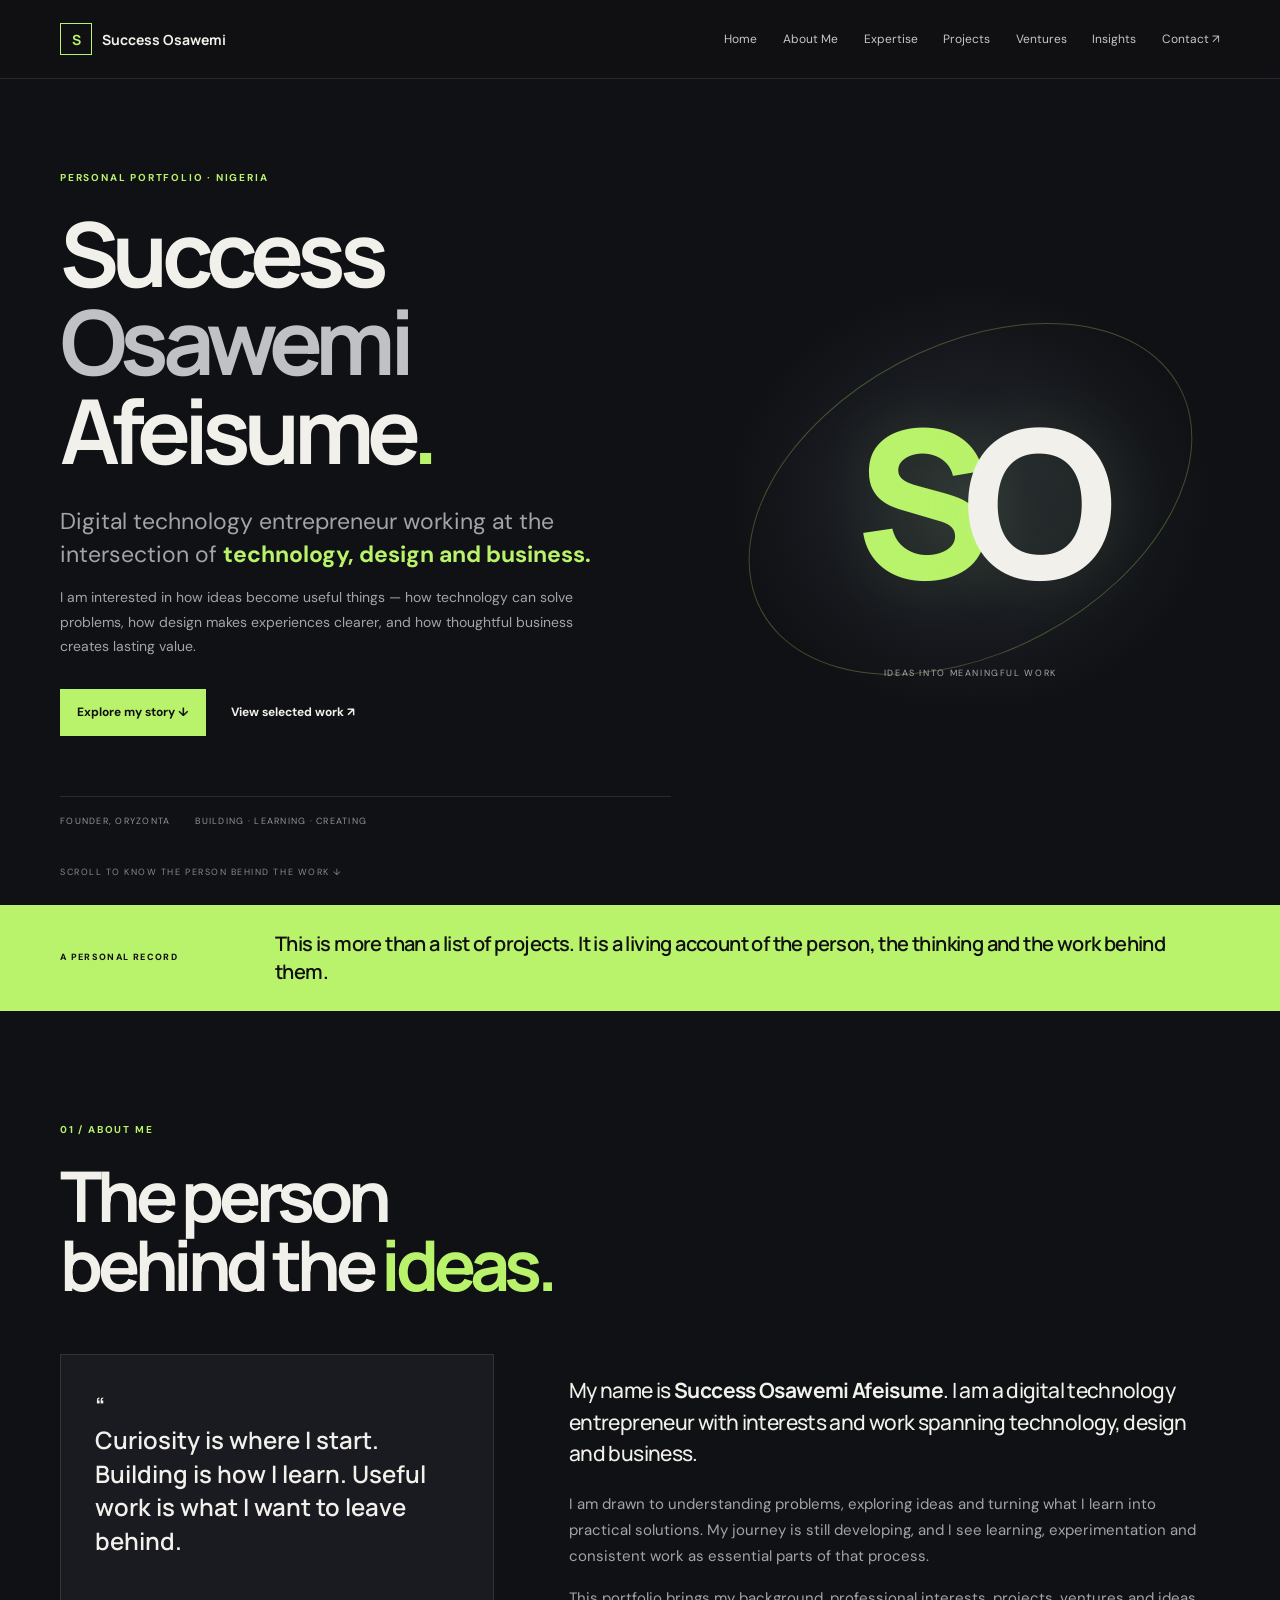
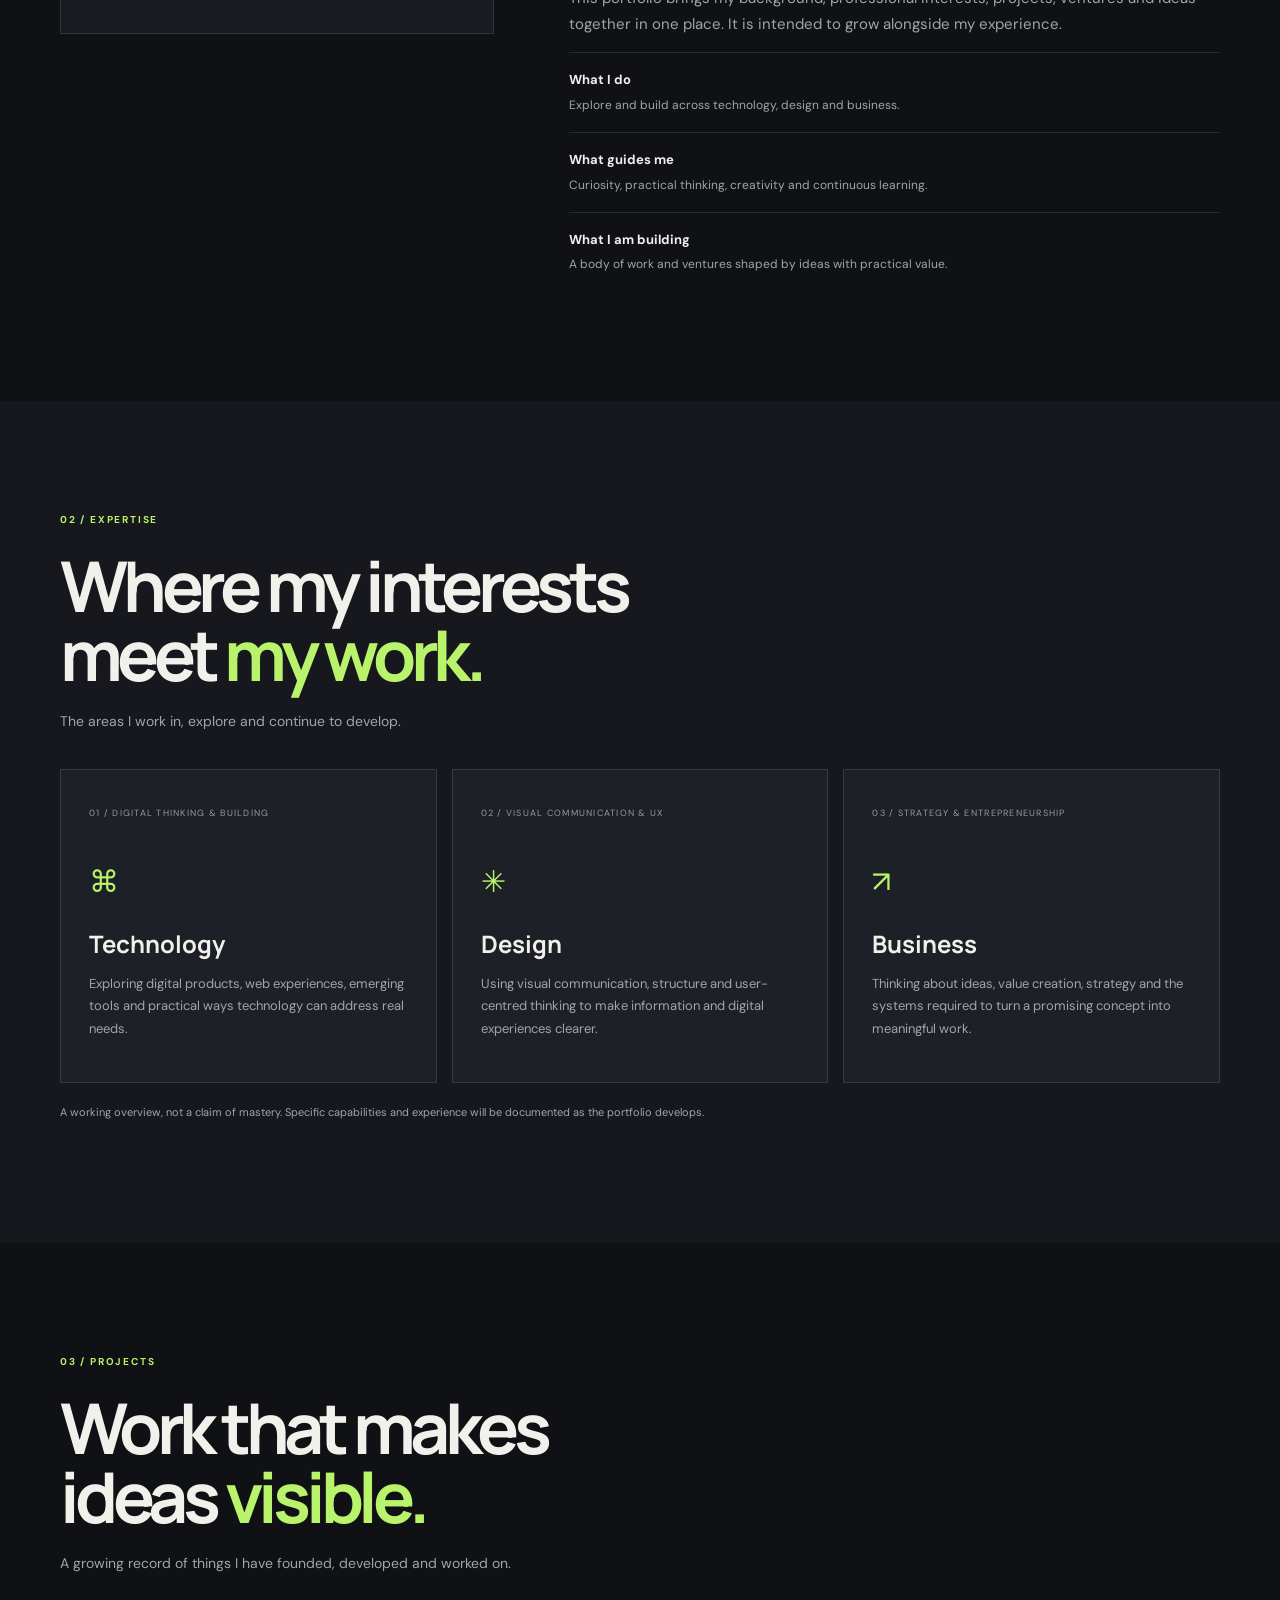
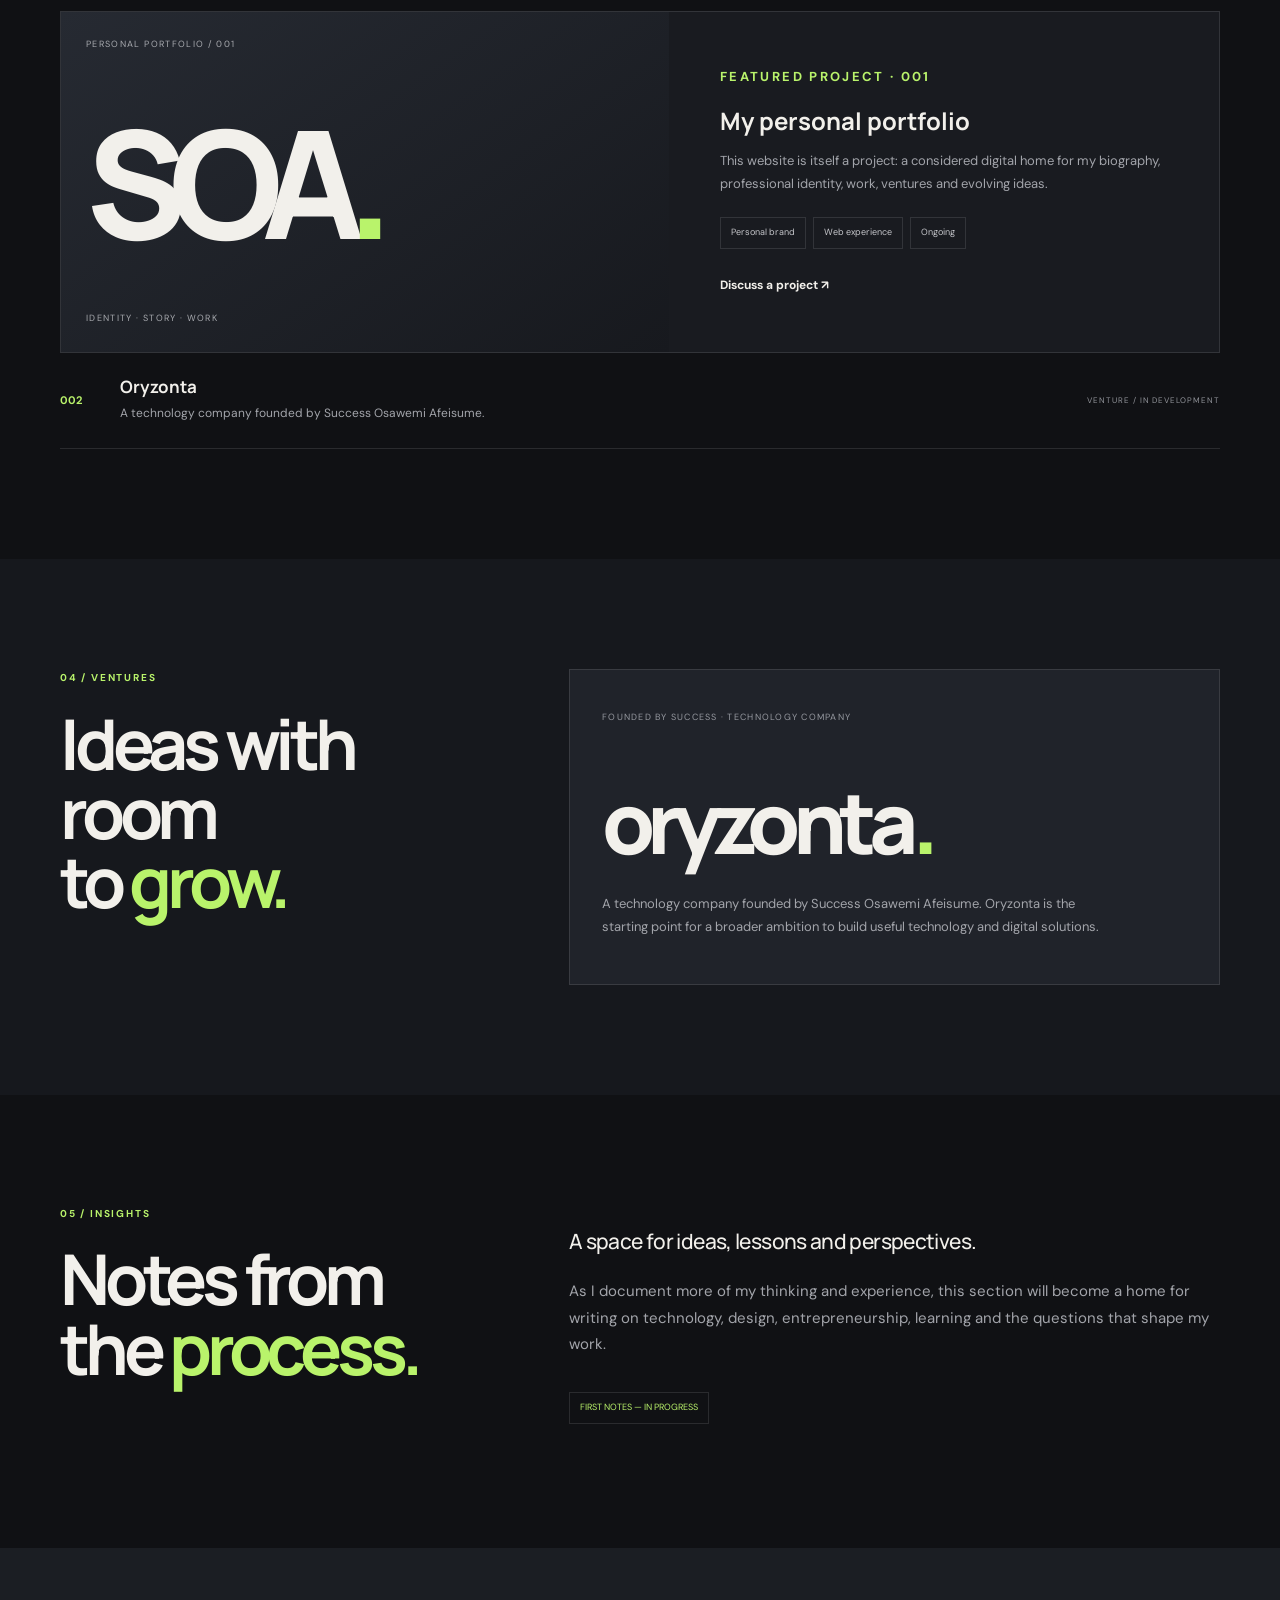
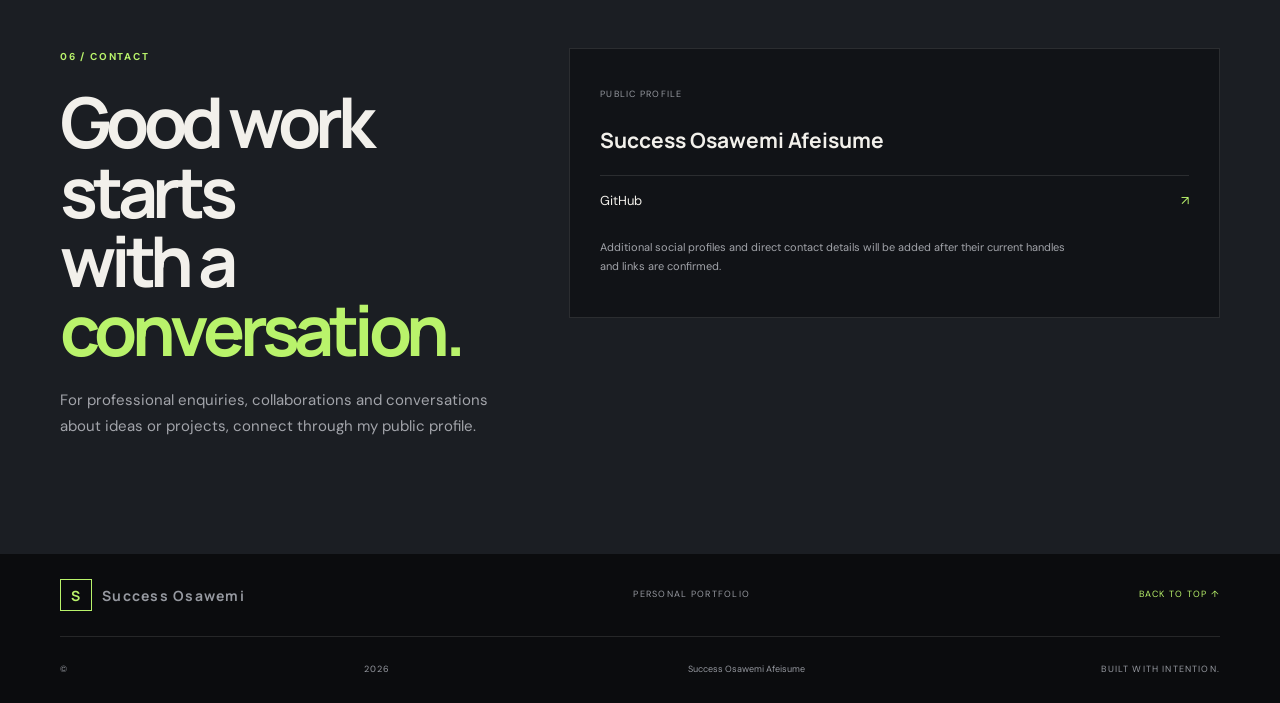
==== commit b7faa527: "Preserve existing Google Search Console verification" ====
--- a/index.html
+++ b/index.html
@@ -1,4 +1,4 @@
-<!doctype html><html lang="en"><head><meta charset="utf-8"><meta name="viewport" content="width=device-width,initial-scale=1"><meta name="theme-color" content="#101114"><meta name="description" content="The personal portfolio and biography of Success Osawemi Afeisume, a digital technology entrepreneur working across technology, design and business."><meta name="author" content="Success Osawemi Afeisume"><meta name="robots" content="index,follow,max-image-preview:large"><title>Success Osawemi Afeisume — Digital Technology Entrepreneur</title><link rel="canonical" href="https://sdhsolutions.netlify.app/"><link rel="icon" href="/favicon.svg" type="image/svg+xml"><link rel="preconnect" href="https://fonts.googleapis.com"><link rel="preconnect" href="https://fonts.gstatic.com" crossorigin><link href="https://fonts.googleapis.com/css2?family=DM+Sans:wght@400;500;600;700&family=Manrope:wght@400;500;600;700;800&display=swap" rel="stylesheet"><meta property="og:type" content="profile"><meta property="og:title" content="Success Osawemi Afeisume"><meta property="og:description" content="Digital technology entrepreneur working across technology, design and business."><meta property="og:url" content="https://sdhsolutions.netlify.app/"><script type="application/ld+json">{"@context":"https://schema.org","@type":"Person","name":"Success Osawemi Afeisume","url":"https://sdhsolutions.netlify.app/","jobTitle":"Digital Technology Entrepreneur","knowsAbout":["Technology","Digital design","Business"]}</script><link rel="stylesheet" href="/style.css"><script src="/script.js" defer></script></head><body><a class="skip" href="#main">Skip to content</a><header><div class="shell nav"><a class="brand" href="#home"><i>S</i> Success Osawemi</a><button class="menu" aria-label="Open navigation" aria-expanded="false">☰</button><nav id="nav"><a href="#home">Home</a><a href="#about">About Me</a><a href="#expertise">Expertise</a><a href="#projects">Projects</a><a href="#ventures">Ventures</a><a href="#insights">Insights</a><a href="#contact">Contact ↗</a></nav></div></header><main id="main">
+<!doctype html><html lang="en"><head><meta charset="utf-8"><meta name="viewport" content="width=device-width,initial-scale=1"><meta name="theme-color" content="#101114"><meta name="google-site-verification" content="5e_i1jPsUB8C8R8pbTL2Rgnli-3_smV9QfEtwsPiMSk"><meta name="description" content="The personal portfolio and biography of Success Osawemi Afeisume, a digital technology entrepreneur working across technology, design and business."><meta name="author" content="Success Osawemi Afeisume"><meta name="robots" content="index,follow,max-image-preview:large"><title>Success Osawemi Afeisume — Digital Technology Entrepreneur</title><link rel="canonical" href="https://sdhsolutions.netlify.app/"><link rel="icon" href="/favicon.svg" type="image/svg+xml"><link rel="preconnect" href="https://fonts.googleapis.com"><link rel="preconnect" href="https://fonts.gstatic.com" crossorigin><link href="https://fonts.googleapis.com/css2?family=DM+Sans:wght@400;500;600;700&family=Manrope:wght@400;500;600;700;800&display=swap" rel="stylesheet"><meta property="og:type" content="profile"><meta property="og:title" content="Success Osawemi Afeisume"><meta property="og:description" content="Digital technology entrepreneur working across technology, design and business."><meta property="og:url" content="https://sdhsolutions.netlify.app/"><script type="application/ld+json">{"@context":"https://schema.org","@type":"Person","name":"Success Osawemi Afeisume","url":"https://sdhsolutions.netlify.app/","jobTitle":"Digital Technology Entrepreneur","knowsAbout":["Technology","Digital design","Business"]}</script><link rel="stylesheet" href="/style.css"><script src="/script.js" defer></script></head><body><a class="skip" href="#main">Skip to content</a><header><div class="shell nav"><a class="brand" href="#home"><i>S</i> Success Osawemi</a><button class="menu" aria-label="Open navigation" aria-expanded="false">☰</button><nav id="nav"><a href="#home">Home</a><a href="#about">About Me</a><a href="#expertise">Expertise</a><a href="#projects">Projects</a><a href="#ventures">Ventures</a><a href="#insights">Insights</a><a href="#contact">Contact ↗</a></nav></div></header><main id="main">
 <section class="hero" id="home"><div class="shell hero-grid"><div><p class="eyebrow">PERSONAL PORTFOLIO · NIGERIA</p><h1>Success<br><span>Osawemi</span><br>Afeisume<span class="accent">.</span></h1><p class="lede">Digital technology entrepreneur working at the intersection of <b>technology, design and business.</b></p><p class="muted">I am interested in how ideas become useful things — how technology can solve problems, how design makes experiences clearer, and how thoughtful business creates lasting value.</p><div class="actions"><a class="button" href="#about">Explore my story ↓</a><a class="plain" href="#projects">View selected work ↗</a></div><div class="meta">FOUNDER, ORYZONTA <span>BUILDING · LEARNING · CREATING</span></div></div><div class="art"><div class="orbit"></div><div class="monogram">S<span>O</span></div><small>IDEAS INTO MEANINGFUL WORK</small></div></div><div class="shell scroll">SCROLL TO KNOW THE PERSON BEHIND THE WORK ↓</div></section>
 <div class="ribbon"><div class="shell">A PERSONAL RECORD <b>This is more than a list of projects. It is a living account of the person, the thinking and the work behind them.</b></div></div>
 <section class="section" id="about"><div class="shell"><p class="eyebrow">01 / ABOUT ME</p><h2>The person<br>behind the <em>ideas.</em></h2><div class="two"><blockquote>“<br>Curiosity is where I start. Building is how I learn. Useful work is what I want to leave behind.</blockquote><div><p class="lead">My name is <b>Success Osawemi Afeisume</b>. I am a digital technology entrepreneur with interests and work spanning technology, design and business.</p><p>I am drawn to understanding problems, exploring ideas and turning what I learn into practical solutions. My journey is still developing, and I see learning, experimentation and consistent work as essential parts of that process.</p><p>This portfolio brings my background, professional interests, projects, ventures and ideas together in one place. It is intended to grow alongside my experience.</p><div class="fact"><b>What I do</b><span>Explore and build across technology, design and business.</span></div><div class="fact"><b>What guides me</b><span>Curiosity, practical thinking, creativity and continuous learning.</span></div><div class="fact"><b>What I am building</b><span>A body of work and ventures shaped by ideas with practical value.</span></div></div></div></div></section>
--- a/style.css
+++ b/style.css
@@ -1,2751 +1 @@
-/* ===========================================================
-   SUCCESS DIGITAL HUB (SDH)
-   REFINED STYLE.CSS
-
-   Compatible with:
-   - Current consolidated index.html
-   - Refined consolidated script.js
-
-   Author: Success Osawemi Afeisume
-   Developed with AI Assistance
-=========================================================== */
-
-
-/* ===========================================================
-   ROOT VARIABLES
-=========================================================== */
-
-:root {
-  --primary: #1f6fff;
-  --primary-dark: #1558d6;
-
-  --secondary: #00b8ff;
-  --accent: #38bdf8;
-
-  --background: #07111f;
-  --surface: #111c2d;
-  --surface-light: #1b2b44;
-
-  --text: #f5f7fa;
-  --text-light: #b7c2d0;
-
-  --border: rgba(255, 255, 255, .08);
-
-  --shadow:
-    0 12px 40px rgba(0, 0, 0, .25);
-
-  --radius: 18px;
-
-  --transition: .35s ease;
-
-  --max-width: 1200px;
-
-  --header-height: 76px;
-}
-
-
-/* ===========================================================
-   RESET
-=========================================================== */
-
-*,
-*::before,
-*::after {
-  margin: 0;
-  padding: 0;
-  box-sizing: border-box;
-}
-
-html {
-  scroll-behavior: smooth;
-
-  scroll-padding-top:
-    calc(var(--header-height) + 20px);
-
-  text-rendering: optimizeLegibility;
-
-  -webkit-text-size-adjust: 100%;
-}
-
-body {
-  min-height: 100vh;
-
-  font-family:
-    'Poppins',
-    -apple-system,
-    BlinkMacSystemFont,
-    'Segoe UI',
-    sans-serif;
-
-  background: var(--background);
-
-  color: var(--text);
-
-  line-height: 1.7;
-
-  overflow-x: hidden;
-
-  -webkit-font-smoothing: antialiased;
-  -moz-osx-font-smoothing: grayscale;
-}
-
-img {
-  display: block;
-
-  max-width: 100%;
-
-  height: auto;
-}
-
-a {
-  color: inherit;
-
-  text-decoration: none;
-}
-
-ul {
-  list-style: none;
-}
-
-button,
-input,
-textarea,
-select {
-  font: inherit;
-}
-
-button {
-  border: 0;
-}
-
-button,
-a {
-  -webkit-tap-highlight-color: transparent;
-}
-
-
-/* ===========================================================
-   GLOBAL SECTIONS
-=========================================================== */
-
-section {
-  padding: 100px 0;
-}
-
-.container {
-  width: 90%;
-
-  max-width: var(--max-width);
-
-  margin-inline: auto;
-}
-
-
-/* ===========================================================
-   SECTION TITLES
-=========================================================== */
-
-.section-title {
-  margin-bottom: 70px;
-
-  text-align: center;
-}
-
-.section-title span {
-  display: inline-block;
-
-  color: var(--secondary);
-
-  font-size: .95rem;
-
-  font-weight: 600;
-
-  letter-spacing: 2px;
-
-  text-transform: uppercase;
-}
-
-.section-title h2 {
-  margin-top: 15px;
-
-  color: var(--text);
-
-  font-size: 2.4rem;
-
-  font-weight: 700;
-
-  line-height: 1.25;
-}
-
-.section-title p {
-  max-width: 720px;
-
-  margin: 20px auto 0;
-
-  color: var(--text-light);
-}
-
-
-/* ===========================================================
-   BUTTONS
-=========================================================== */
-
-.btn {
-  display: inline-flex;
-
-  align-items: center;
-  justify-content: center;
-
-  min-height: 52px;
-
-  padding: 14px 34px;
-
-  border-radius: 50px;
-
-  font-weight: 600;
-
-  cursor: pointer;
-
-  transition:
-    background .35s ease,
-    color .35s ease,
-    border-color .35s ease,
-    transform .35s ease,
-    box-shadow .35s ease;
-}
-
-.primary-btn {
-  background: var(--primary);
-
-  color: #fff;
-}
-
-.primary-btn:hover {
-  background: var(--primary-dark);
-
-  transform: translateY(-4px);
-}
-
-.secondary-btn {
-  border: 2px solid var(--primary);
-
-  color: #fff;
-
-  background: transparent;
-}
-
-.secondary-btn:hover {
-  background: var(--primary);
-
-  transform: translateY(-4px);
-}
-
-
-/* ===========================================================
-   HEADER
-=========================================================== */
-
-.header {
-  position: fixed;
-
-  top: 0;
-  left: 0;
-
-  width: 100%;
-
-  min-height: var(--header-height);
-
-  z-index: 1000;
-
-  background: rgba(7, 17, 31, .88);
-
-  border-bottom:
-    1px solid rgba(255, 255, 255, .06);
-
-  box-shadow:
-    0 4px 20px rgba(0, 0, 0, .12);
-
-  backdrop-filter: blur(18px);
-  -webkit-backdrop-filter: blur(18px);
-
-  transition:
-    background .3s ease,
-    box-shadow .3s ease;
-}
-
-.header .container {
-  min-height: var(--header-height);
-
-  display: flex;
-
-  align-items: center;
-  justify-content: space-between;
-
-  gap: 20px;
-}
-
-
-/* ===========================================================
-   LOGO
-=========================================================== */
-
-.logo {
-  display: inline-flex;
-
-  align-items: center;
-
-  flex-shrink: 0;
-
-  white-space: nowrap;
-
-  color: #fff;
-
-  font-size: 1.45rem;
-
-  font-weight: 700;
-
-  line-height: 1;
-
-  transition:
-    transform .35s ease;
-}
-
-.logo span {
-  color: var(--secondary);
-}
-
-.logo:hover {
-  transform: scale(1.03);
-}
-
-
-/* ===========================================================
-   NAVIGATION
-=========================================================== */
-
-.navbar {
-  min-width: 0;
-}
-
-.nav-links {
-  display: flex;
-
-  align-items: center;
-
-  gap: 28px;
-}
-
-.nav-links a {
-  position: relative;
-
-  display: inline-flex;
-
-  align-items: center;
-
-  padding: 8px 0;
-
-  color: inherit;
-
-  font-weight: 500;
-
-  white-space: nowrap;
-
-  transition:
-    color .3s ease;
-}
-
-.nav-links a:hover,
-.nav-links a.active {
-  color: var(--secondary);
-}
-
-.nav-links a::after {
-  content: "";
-
-  position: absolute;
-
-  left: 0;
-  bottom: 0;
-
-  width: 0;
-  height: 2px;
-
-  border-radius: 2px;
-
-  background: var(--secondary);
-
-  transition:
-    width .3s ease;
-}
-
-.nav-links a:hover::after,
-.nav-links a.active::after {
-  width: 100%;
-}
-
-
-/* ===========================================================
-   HEADER CONTROLS
-=========================================================== */
-
-.header-controls {
-  display: flex;
-
-  align-items: center;
-
-  gap: 10px;
-
-  flex-shrink: 0;
-}
-
-#theme-toggle,
-#menu-btn {
-  width: 44px;
-  height: 44px;
-
-  display: flex;
-
-  align-items: center;
-  justify-content: center;
-
-  flex-shrink: 0;
-
-  border: 1px solid transparent;
-
-  border-radius: 50%;
-
-  background: var(--surface);
-
-  color: #fff;
-
-  cursor: pointer;
-
-  transition:
-    background .3s ease,
-    color .3s ease,
-    transform .3s ease,
-    border-color .3s ease;
-}
-
-#theme-toggle:hover,
-#menu-btn:hover {
-  background: var(--primary);
-
-  color: #fff;
-
-  transform: translateY(-2px);
-}
-
-#theme-toggle:active,
-#menu-btn:active {
-  transform: scale(.94);
-}
-
-
-/* ===========================================================
-   DESKTOP NAVIGATION
-=========================================================== */
-
-@media screen and (min-width: 993px) {
-
-  .header .container {
-    display: grid;
-
-    grid-template-columns:
-      auto minmax(0, 1fr) auto;
-
-    align-items: center;
-
-    gap: 25px;
-  }
-
-  .navbar {
-    display: flex;
-
-    align-items: center;
-    justify-content: center;
-
-    min-width: 0;
-  }
-
-  .nav-links {
-    display: flex;
-
-    align-items: center;
-    justify-content: center;
-
-    gap: clamp(16px, 2vw, 28px);
-
-    flex-wrap: nowrap;
-  }
-
-  #menu-btn {
-    display: none !important;
-  }
-
-  #theme-toggle {
-    display: flex !important;
-  }
-}
-
-
-/* ===========================================================
-   HERO
-=========================================================== */
-
-.hero {
-  min-height: 100vh;
-
-  display: flex;
-
-  align-items: center;
-
-  padding-top: 120px;
-
-  background: var(--background);
-}
-
-.hero-container {
-  display: grid;
-
-  grid-template-columns:
-    minmax(0, 1.05fr)
-    minmax(0, .95fr);
-
-  align-items: center;
-
-  gap: clamp(45px, 6vw, 80px);
-}
-
-.hero-content {
-  min-width: 0;
-}
-
-.hero-tag {
-  display: inline-block;
-
-  margin-bottom: 20px;
-
-  padding: 10px 18px;
-
-  border-radius: 40px;
-
-  background:
-    rgba(31, 111, 255, .12);
-
-  color: var(--secondary);
-
-  font-size: .9rem;
-
-  font-weight: 500;
-}
-
-.hero h1 {
-  margin-bottom: 25px;
-
-  color: var(--text);
-
-  font-size:
-    clamp(2.7rem, 4vw, 3.4rem);
-
-  font-weight: 700;
-
-  line-height: 1.15;
-}
-
-.hero p {
-  max-width: 680px;
-
-  margin-bottom: 35px;
-
-  color: var(--text-light);
-}
-
-.hero-buttons {
-  display: flex;
-
-  align-items: center;
-
-  gap: 18px;
-
-  flex-wrap: wrap;
-}
-
-.hero-image {
-  display: flex;
-
-  align-items: center;
-  justify-content: center;
-
-  min-width: 0;
-}
-
-.hero-image img {
-  width: 100%;
-
-  max-width: 520px;
-
-  filter:
-    drop-shadow(
-      0 25px 60px rgba(0, 184, 255, .18)
-    );
-}
-
-.hero-logo-dark {
-  display: block;
-}
-
-.hero-logo-light {
-  display: none;
-}
-
-
-/* ===========================================================
-   ABOUT
-=========================================================== */
-
-.about {
-  background: var(--background);
-}
-
-.about-content {
-  display: grid;
-
-  grid-template-columns:
-    minmax(0, 1fr)
-    minmax(0, 1fr);
-
-  gap: 60px;
-
-  align-items: center;
-}
-
-.about-image {
-  display: flex;
-
-  align-items: center;
-  justify-content: center;
-}
-
-.about-image img {
-  width: 100%;
-
-  max-width: 430px;
-
-  border:
-    1px solid var(--border);
-
-  border-radius: var(--radius);
-
-  box-shadow: var(--shadow);
-
-  transition:
-    transform .45s ease;
-}
-
-.about-image:hover img {
-  transform: scale(1.03);
-}
-
-.about-text p {
-  margin-bottom: 22px;
-
-  color: var(--text-light);
-}
-
-.about-highlights {
-  display: grid;
-
-  grid-template-columns:
-    repeat(2, minmax(0, 1fr));
-
-  gap: 20px;
-
-  margin-top: 40px;
-}
-
-.highlight {
-  display: flex;
-
-  align-items: center;
-
-  gap: 15px;
-
-  min-width: 0;
-
-  padding: 18px;
-
-  background: var(--surface);
-
-  border:
-    1px solid var(--border);
-
-  border-radius: 15px;
-
-  transition:
-    transform .35s ease,
-    box-shadow .35s ease,
-    border-color .35s ease;
-}
-
-.highlight:hover {
-  transform: translateY(-8px);
-
-  border-color: var(--secondary);
-
-  box-shadow:
-    0 20px 45px rgba(0, 184, 255, .12);
-}
-
-.highlight i {
-  flex-shrink: 0;
-
-  color: var(--secondary);
-
-  font-size: 1.5rem;
-}
-
-.highlight span {
-  font-weight: 600;
-}
-
-
-/* ===========================================================
-   SERVICES
-=========================================================== */
-
-.services,
-.why-us,
-.contact {
-  background: #081524;
-}
-
-.services-grid,
-.portfolio-grid,
-.why-grid,
-.contact-grid {
-  display: grid;
-
-  gap: 30px;
-}
-
-.services-grid {
-  grid-template-columns:
-    repeat(auto-fit, minmax(260px, 1fr));
-}
-
-.service-card {
-  padding: 40px 30px;
-
-  text-align: center;
-
-  background: var(--surface);
-
-  border:
-    1px solid var(--border);
-
-  border-radius: 20px;
-
-  box-shadow: var(--shadow);
-
-  transition:
-    transform .35s ease,
-    box-shadow .35s ease,
-    border-color .35s ease;
-}
-
-.service-card:hover {
-  transform: translateY(-12px);
-
-  border-color: var(--secondary);
-
-  box-shadow:
-    0 20px 45px rgba(0, 184, 255, .12);
-}
-
-.service-icon {
-  width: 80px;
-  height: 80px;
-
-  margin: 0 auto 25px;
-
-  display: flex;
-
-  align-items: center;
-  justify-content: center;
-
-  border-radius: 50%;
-
-  background:
-    rgba(0, 184, 255, .12);
-}
-
-.service-icon i {
-  color: var(--secondary);
-
-  font-size: 2rem;
-}
-
-.service-card h3 {
-  margin-bottom: 18px;
-}
-
-.service-card p {
-  color: var(--text-light);
-}
-
-
-/* ===========================================================
-   PORTFOLIO
-=========================================================== */
-
-.portfolio {
-  background: var(--background);
-}
-
-.portfolio-grid {
-  grid-template-columns:
-    repeat(auto-fit, minmax(300px, 1fr));
-
-  gap: 35px;
-}
-
-.portfolio-card {
-  overflow: hidden;
-
-  background: var(--surface);
-
-  border:
-    1px solid var(--border);
-
-  border-radius: 20px;
-
-  box-shadow: var(--shadow);
-
-  transition:
-    transform .35s ease,
-    box-shadow .35s ease,
-    border-color .35s ease;
-}
-
-.portfolio-card:hover {
-  transform: translateY(-12px);
-
-  box-shadow:
-    0 20px 45px rgba(0, 0, 0, .30);
-
-  border-color:
-    rgba(0, 184, 255, .35);
-}
-
-.portfolio-card img {
-  width: 100%;
-
-  height: 220px;
-
-  object-fit: cover;
-
-  transition:
-    transform .45s ease;
-}
-
-.portfolio-card:hover img {
-  transform: scale(1.05);
-}
-
-.portfolio-content {
-  padding: 28px;
-}
-
-.portfolio-content h3 {
-  margin-bottom: 15px;
-}
-
-.portfolio-content p {
-  margin-bottom: 20px;
-
-  color: var(--text-light);
-}
-
-
-/* ===========================================================
-   PORTFOLIO LINKS
-=========================================================== */
-
-.portfolio-button,
-.portfolio-tag,
-.portfolio-link {
-  display: inline-flex;
-
-  align-items: center;
-  justify-content: center;
-
-  min-width: 145px;
-
-  min-height: 42px;
-
-  padding: 11px 20px;
-
-  margin-top: 8px;
-
-  border-radius: 30px;
-
-  font-size: .85rem;
-
-  font-weight: 700;
-
-  cursor: pointer;
-
-  transition:
-    transform .25s ease,
-    background .25s ease,
-    color .25s ease,
-    border-color .25s ease,
-    box-shadow .25s ease;
-}
-
-.portfolio-button {
-  gap: 8px;
-
-  background: var(--secondary);
-
-  color: #fff;
-
-  border:
-    1px solid rgba(31, 111, 255, .35);
-
-  animation:
-    portfolioButtonPulse 2s ease-in-out infinite;
-}
-
-.portfolio-tag,
-.portfolio-link {
-  background: #075985;
-
-  color: #fff;
-
-  border:
-    1px solid var(--secondary);
-}
-
-.portfolio-link i {
-  margin-left: 8px;
-
-  color: #fff;
-
-  font-size: .8rem;
-}
-
-.portfolio-button:hover,
-.portfolio-tag:hover,
-.portfolio-link:hover {
-  background: var(--secondary);
-
-  color: #07111f;
-
-  transform: translateY(-3px);
-
-  box-shadow:
-    0 8px 20px rgba(0, 184, 255, .30);
-}
-
-.portfolio-button i {
-  font-size: .75rem;
-
-  transition:
-    transform .25s ease;
-}
-
-.portfolio-button:hover i {
-  transform: translateX(3px);
-}
-
-.portfolio-link:hover i {
-  color: #07111f;
-}
-
-@keyframes portfolioButtonPulse {
-
-  0%,
-  100% {
-    box-shadow:
-      0 0 0 rgba(0, 184, 255, 0);
-  }
-
-  50% {
-    box-shadow:
-      0 0 14px rgba(0, 184, 255, .28);
-  }
-}
-
-
-/* ===========================================================
-   WHY CHOOSE SDH
-=========================================================== */
-
-.why-grid {
-  grid-template-columns:
-    repeat(auto-fit, minmax(250px, 1fr));
-}
-
-.why-card {
-  padding: 35px 28px;
-
-  text-align: center;
-
-  background: var(--surface);
-
-  border:
-    1px solid var(--border);
-
-  border-radius: 20px;
-
-  transition:
-    transform .35s ease,
-    box-shadow .35s ease,
-    border-color .35s ease;
-}
-
-.why-card:hover {
-  transform: translateY(-10px);
-
-  border-color: var(--secondary);
-
-  box-shadow:
-    0 20px 45px rgba(0, 184, 255, .12);
-}
-
-.why-card i {
-  margin-bottom: 22px;
-
-  color: var(--secondary);
-
-  font-size: 2.3rem;
-}
-
-.why-card h3 {
-  margin-bottom: 16px;
-}
-
-.why-card p {
-  color: var(--text-light);
-}
-
-
-/* ===========================================================
-   BLOG
-=========================================================== */
-
-.blog {
-  background: var(--background);
-}
-
-.blog-card {
-  width: 100%;
-
-  max-width: 850px;
-
-  margin-inline: auto;
-
-  padding: 60px 45px;
-
-  text-align: center;
-
-  background: var(--surface);
-
-  border:
-    1px solid var(--border);
-
-  border-radius: 22px;
-
-  box-shadow: var(--shadow);
-
-  transition:
-    transform .35s ease,
-    border-color .35s ease;
-}
-
-.blog-card:hover {
-  transform: translateY(-10px);
-
-  border-color: var(--secondary);
-}
-
-.blog-icon {
-  width: 90px;
-  height: 90px;
-
-  margin: 0 auto 30px;
-
-  display: flex;
-
-  align-items: center;
-  justify-content: center;
-
-  border-radius: 50%;
-
-  background:
-    rgba(0, 184, 255, .12);
-}
-
-.blog-icon i {
-  color: var(--secondary);
-
-  font-size: 2.4rem;
-}
-
-.blog-card h3 {
-  margin-bottom: 18px;
-}
-
-.blog-card p {
-  max-width: 650px;
-
-  margin: 0 auto 35px;
-
-  color: var(--text-light);
-}
-
-
-/* ===========================================================
-   CONTACT
-=========================================================== */
-
-.contact-grid {
-  grid-template-columns:
-    repeat(auto-fit, minmax(260px, 1fr));
-}
-
-.contact-card {
-  padding: 40px 25px;
-
-  text-align: center;
-
-  background: var(--surface);
-
-  border:
-    1px solid var(--border);
-
-  border-radius: 20px;
-
-  box-shadow: var(--shadow);
-
-  transition:
-    transform .35s ease,
-    box-shadow .35s ease,
-    border-color .35s ease;
-}
-
-.contact-card:hover {
-  transform: translateY(-10px);
-
-  border-color: var(--secondary);
-
-  box-shadow:
-    0 20px 45px rgba(0, 184, 255, .12);
-}
-
-.contact-card i {
-  margin-bottom: 22px;
-
-  color: var(--secondary);
-
-  font-size: 2.3rem;
-}
-
-.contact-card h3 {
-  margin-bottom: 15px;
-}
-
-.contact-card a {
-  color: var(--text-light);
-
-  word-break: break-word;
-
-  transition:
-    color .35s ease;
-}
-
-.contact-card a:hover {
-  color: var(--secondary);
-}
-
-
-/* ===========================================================
-   CONTACT / BLOG BUTTONS
-=========================================================== */
-
-.contact-btn,
-.blog-btn {
-  display: inline-flex;
-
-  align-items: center;
-  justify-content: center;
-
-  min-width: 145px;
-
-  min-height: 42px;
-
-  padding: 12px 22px;
-
-  margin-top: 14px;
-
-  background: #008dcc;
-
-  color: #fff !important;
-
-  border:
-    1px solid #008dcc;
-
-  border-radius: 30px;
-
-  font-size: .85rem;
-
-  font-weight: 700;
-
-  cursor: pointer;
-
-  transition:
-    transform .25s ease,
-    background .25s ease,
-    color .25s ease,
-    border-color .25s ease,
-    box-shadow .25s ease;
-}
-
-.contact-btn:hover,
-.blog-btn:hover {
-  background: #006f9f;
-
-  color: #fff !important;
-
-  border-color: #006f9f;
-
-  transform: translateY(-3px);
-
-  box-shadow:
-    0 8px 20px rgba(0, 141, 204, .35);
-}
-
-
-/* ===========================================================
-   SCROLL REVEAL
-=========================================================== */
-
-.reveal,
-.fade-up {
-  opacity: 0;
-
-  transform: translateY(30px);
-
-  transition:
-    opacity .7s ease,
-    transform .7s ease;
-}
-
-.reveal.active,
-.fade-up.show {
-  opacity: 1;
-
-  transform: translateY(0);
-}
-
-
-/* ===========================================================
-   FLOATING ELEMENT
-=========================================================== */
-
-.float {
-  animation:
-    floatY 4s ease-in-out infinite;
-}
-
-@keyframes floatY {
-
-  0%,
-  100% {
-    transform: translateY(0);
-  }
-
-  50% {
-    transform: translateY(-10px);
-  }
-}
-
-
-/* ===========================================================
-   BACK TO TOP
-=========================================================== */
-
-#topBtn {
-  position: fixed;
-
-  right: 25px;
-  bottom: 25px;
-
-  width: 55px;
-  height: 55px;
-
-  display: flex;
-
-  align-items: center;
-  justify-content: center;
-
-  border:
-    1px solid rgba(255, 255, 255, .08);
-
-  border-radius: 50%;
-
-  background: var(--primary);
-
-  color: #fff;
-
-  font-size: 1.1rem;
-
-  cursor: pointer;
-
-  box-shadow:
-    0 12px 30px rgba(0, 0, 0, .25);
-
-  opacity: 0;
-
-  visibility: hidden;
-
-  transform: translateY(20px);
-
-  transition:
-    opacity .35s ease,
-    visibility .35s ease,
-    transform .35s ease,
-    background .35s ease;
-
-  z-index: 999;
-}
-
-#topBtn.show {
-  opacity: 1;
-
-  visibility: visible;
-
-  transform: translateY(0);
-}
-
-#topBtn:hover {
-  background: var(--secondary);
-
-  transform: translateY(-5px);
-}
-
-
-/* ===========================================================
-   FOOTER
-=========================================================== */
-
-.footer {
-  padding-top: 70px;
-
-  background: #040b15;
-
-  border-top:
-    1px solid rgba(255, 255, 255, .06);
-}
-
-.footer .container {
-  display: grid;
-
-  grid-template-columns:
-    2fr 1fr 1fr;
-
-  gap: 50px;
-
-  align-items: start;
-}
-
-.footer-logo {
-  text-align: left;
-}
-
-.footer-logo h2 {
-  margin-bottom: 20px;
-}
-
-.footer-logo p {
-  max-width: 420px;
-
-  color: var(--text-light);
-}
-
-.footer-links h3,
-.footer-social h3 {
-  margin-bottom: 20px;
-}
-
-.footer-links ul li {
-  margin-bottom: 14px;
-}
-
-.footer-links a {
-  color: var(--text-light);
-
-  transition:
-    color .35s ease,
-    padding-left .35s ease;
-}
-
-.footer-links a:hover {
-  color: var(--secondary);
-
-  padding-left: 8px;
-}
-
-.footer-social {
-  text-align: left;
-}
-
-.social-icons {
-  display: flex;
-
-  gap: 16px;
-
-  flex-wrap: wrap;
-}
-
-.social-icons a {
-  width: 48px;
-  height: 48px;
-
-  display: flex;
-
-  align-items: center;
-  justify-content: center;
-
-  border-radius: 50%;
-
-  background: var(--surface);
-
-  transition:
-    background .35s ease,
-    transform .35s ease;
-}
-
-.social-icons a:hover {
-  background: var(--primary);
-
-  transform: translateY(-5px);
-}
-
-.social-icons i {
-  font-size: 1.1rem;
-}
-
-.footer-bottom {
-  margin-top: 60px;
-
-  padding: 25px 0;
-
-  text-align: center;
-
-  border-top:
-    1px solid rgba(255, 255, 255, .06);
-}
-
-.footer-bottom p {
-  color: var(--text-light);
-
-  font-size: .95rem;
-}
-
-
-/* ===========================================================
-   SPLASH SCREEN
-   CURRENT HTML ONLY
-=========================================================== */
-
-.sdh-splash {
-  position: fixed;
-
-  inset: 0;
-
-  width: 100%;
-  height: 100%;
-
-  display: flex;
-
-  align-items: center;
-  justify-content: center;
-
-  padding: 20px;
-
-  background: #050b14;
-
-  z-index: 99998;
-
-  opacity: 1;
-
-  visibility: visible;
-
-  pointer-events: auto;
-
-  transition:
-    opacity .7s ease,
-    visibility .7s ease;
-}
-
-.sdh-splash.hidden {
-  opacity: 0;
-
-  visibility: hidden;
-
-  pointer-events: none;
-}
-
-.sdh-splash-content {
-  position: relative;
-
-  width: min(90%, 600px);
-
-  display: flex;
-
-  flex-direction: column;
-
-  align-items: center;
-  justify-content: center;
-
-  text-align: center;
-}
-
-
-/* ===========================================================
-   SPLASH ICON
-=========================================================== */
-
-.sdh-splash-icon-wrap {
-  display: flex;
-
-  align-items: center;
-  justify-content: center;
-
-  margin-bottom: 24px;
-}
-
-.sdh-splash-icon {
-  width: 100px;
-  height: 100px;
-
-  object-fit: contain;
-
-  filter:
-    drop-shadow(
-      0 10px 30px rgba(0, 184, 255, .18)
-    );
-}
-
-
-/* ===========================================================
-   SPLASH SPINNER
-=========================================================== */
-
-.sdh-splash-spinner {
-  display: block;
-
-  width: 58px;
-  height: 58px;
-
-  margin: 0 auto 24px;
-
-  border:
-    5px solid rgba(255, 255, 255, .15);
-
-  border-top-color: var(--secondary);
-
-  border-radius: 50%;
-
-  animation:
-    sdhSpinnerRotate 2s linear infinite;
-}
-
-@keyframes sdhSpinnerRotate {
-
-  from {
-    transform: rotate(0deg);
-  }
-
-  to {
-    transform: rotate(360deg);
-  }
-}
-
-
-/* ===========================================================
-   SPLASH WELCOME MESSAGE
-   Typed by the current script.js
-=========================================================== */
-
-.sdh-splash-message {
-  display: block;
-
-  margin: 0;
-
-  color: #fff;
-
-  font-size: 1.15rem;
-
-  font-weight: 600;
-
-  line-height: 1.5;
-
-  letter-spacing: .02em;
-
-  text-align: center;
-
-  white-space: nowrap;
-
-  opacity: 1;
-
-  transform: translateY(0);
-
-  min-height: 1.7em;
-}
-
-
-/* ===========================================================
-   SPLASH TYPING CURSOR
-=========================================================== */
-
-.sdh-splash-message.typing::after {
-  content: "|";
-
-  display: inline-block;
-
-  margin-left: 4px;
-
-  color: var(--secondary);
-
-  animation:
-    sdhTypingCursor .75s steps(1) infinite;
-}
-
-@keyframes sdhTypingCursor {
-
-  0%,
-  50% {
-    opacity: 1;
-  }
-
-  51%,
-  100% {
-    opacity: 0;
-  }
-}
-
-/* ===========================================================
-   SPLASH BRAND COLORS
-=========================================================== */
-
-.sdh-brand-white {
-  color: #fff;
-}
-
-.sdh-brand-blue {
-  color: var(--secondary);
-
-  text-shadow:
-    0 0 12px rgba(0, 184, 255, .35);
-}
-
-
-/* ===========================================================
-   NOTICE MODAL
-=========================================================== */
-
-.sdh-notice-overlay {
-  position: fixed;
-
-  inset: 0;
-
-  width: 100%;
-  height: 100%;
-
-  display: flex;
-
-  align-items: center;
-  justify-content: center;
-
-  padding: 20px;
-
-  background:
-    rgba(3, 10, 20, .82);
-
-  backdrop-filter: blur(6px);
-  -webkit-backdrop-filter: blur(6px);
-
-  z-index: 99999;
-
-  opacity: 1;
-
-  visibility: visible;
-
-  transition:
-    opacity .3s ease,
-    visibility .3s ease;
-}
-
-.sdh-notice-overlay.sdh-notice-hidden {
-  opacity: 0;
-
-  visibility: hidden;
-
-  pointer-events: none;
-}
-
-.sdh-notice-card {
-  width: min(92%, 470px);
-
-  padding: 32px 28px;
-
-  text-align: center;
-
-  background: #07111f;
-
-  border:
-    1px solid rgba(0, 184, 255, .55);
-
-  border-radius: 22px;
-
-  box-shadow:
-    0 25px 70px rgba(0, 0, 0, .45),
-    0 0 35px rgba(0, 184, 255, .10);
-
-  animation:
-    sdhNoticeAppear .35s ease;
-}
-
-@keyframes sdhNoticeAppear {
-
-  from {
-    opacity: 0;
-
-    transform:
-      translateY(18px)
-      scale(.96);
-  }
-
-  to {
-    opacity: 1;
-
-    transform:
-      translateY(0)
-      scale(1);
-  }
-}
-
-.sdh-notice-icon {
-  width: 52px;
-  height: 52px;
-
-  margin: 0 auto 16px;
-
-  display: flex;
-
-  align-items: center;
-  justify-content: center;
-
-  border-radius: 50%;
-
-  background:
-    rgba(0, 184, 255, .12);
-
-  border:
-    1px solid rgba(0, 184, 255, .45);
-
-  color: var(--secondary);
-
-  font-size: 20px;
-}
-
-.sdh-notice-label {
-  display: block;
-
-  margin-bottom: 8px;
-
-  color: var(--secondary);
-
-  font-size: .72rem;
-
-  font-weight: 700;
-
-  letter-spacing: 2px;
-}
-
-.sdh-notice-card h2 {
-  margin-bottom: 16px;
-
-  color: #fff;
-
-  font-size: 1.55rem;
-
-  font-weight: 700;
-}
-
-.sdh-notice-card p {
-  max-width: 400px;
-
-  margin: 0 auto 12px;
-
-  color: #c7d2df;
-
-  font-size: .92rem;
-
-  line-height: 1.7;
-}
-
-.sdh-notice-btn {
-  display: inline-flex;
-
-  align-items: center;
-  justify-content: center;
-
-  min-width: 155px;
-
-  min-height: 44px;
-
-  margin-top: 14px;
-
-  padding: 12px 24px;
-
-  border:
-    1px solid var(--secondary);
-
-  border-radius: 30px;
-
-  background: var(--secondary);
-
-  color: #07111f;
-
-  font-size: .88rem;
-
-  font-weight: 700;
-
-  cursor: pointer;
-
-  transition:
-    transform .25s ease,
-    background .25s ease,
-    color .25s ease,
-    box-shadow .25s ease;
-}
-
-.sdh-notice-btn:hover {
-  background: #07111f;
-
-  color: #fff;
-
-  transform: translateY(-2px);
-
-  box-shadow:
-    0 8px 22px rgba(0, 184, 255, .28);
-}
-
-
-/* ===========================================================
-   LIGHT MODE
-=========================================================== */
-
-body.light-mode {
-  --background: #fff;
-
-  --surface: #fff;
-
-  --surface-light: #f1f5f9;
-
-  --text: #111827;
-
-  --text-light: #4b5563;
-
-  --border: #e5e7eb;
-
-  background: #fff;
-
-  color: #111827;
-}
-
-
-/* ===========================================================
-   LIGHT MODE HEADER
-=========================================================== */
-
-body.light-mode .header {
-  background:
-    rgba(255, 255, 255, .94);
-
-  border-bottom-color:
-    rgba(7, 17, 31, .08);
-
-  box-shadow:
-    0 4px 20px rgba(0, 0, 0, .10);
-}
-
-body.light-mode .logo {
-  color: #0b1b33;
-}
-
-body.light-mode .nav-links a {
-  color: #0b1b33;
-}
-
-body.light-mode .nav-links a:hover,
-body.light-mode .nav-links a.active {
-  color: var(--secondary);
-}
-
-body.light-mode #theme-toggle,
-body.light-mode #menu-btn {
-  background: #0b1b33;
-
-  color: #fff;
-
-  border:
-    1px solid rgba(11, 27, 51, .15);
-
-  box-shadow:
-    0 3px 12px rgba(0, 0, 0, .15);
-}
-
-body.light-mode #theme-toggle:hover,
-body.light-mode #menu-btn:hover {
-  background: var(--primary);
-
-  color: #fff;
-}
-
-
-/* ===========================================================
-   LIGHT MODE MAIN SECTIONS
-=========================================================== */
-
-body.light-mode .hero,
-body.light-mode .about,
-body.light-mode .portfolio,
-body.light-mode .blog {
-  background: #fff;
-
-  color: #111827;
-}
-
-body.light-mode .services,
-body.light-mode .why-us,
-body.light-mode .contact {
-  background: #f8fafc;
-
-  color: #111827;
-}
-
-
-/* ===========================================================
-   LIGHT MODE TEXT
-=========================================================== */
-
-body.light-mode h1,
-body.light-mode h2,
-body.light-mode h3,
-body.light-mode h4,
-body.light-mode h5,
-body.light-mode h6 {
-  color: #111827;
-}
-
-body.light-mode p {
-  color: #4b5563;
-}
-
-
-/* ===========================================================
-   LIGHT MODE CARDS
-=========================================================== */
-
-body.light-mode .service-card,
-body.light-mode .portfolio-card,
-body.light-mode .blog-card,
-body.light-mode .contact-card {
-  background: #fff;
-
-  color: #111827;
-
-  border-color: #e5e7eb;
-
-  box-shadow:
-    0 8px 25px rgba(15, 23, 42, .08);
-}
-
-body.light-mode .service-card h3,
-body.light-mode .portfolio-card h3,
-body.light-mode .blog-card h3,
-body.light-mode .contact-card h3 {
-  color: #111827;
-}
-
-body.light-mode .service-card p,
-body.light-mode .portfolio-card p,
-body.light-mode .blog-card p,
-body.light-mode .contact-card p {
-  color: #4b5563;
-}
-
-
-/* ===========================================================
-   LIGHT MODE ABOUT
-=========================================================== */
-
-body.light-mode .highlight {
-  background: #fff;
-
-  color: #111827;
-
-  border-color: #e5e7eb;
-
-  box-shadow:
-    0 8px 25px rgba(15, 23, 42, .06);
-}
-
-body.light-mode .highlight span {
-  color: #111827;
-}
-
-body.light-mode .highlight i {
-  color: #0ea5e9;
-}
-
-
-/* ===========================================================
-   LIGHT MODE WHY CARDS
-   Intentionally dark
-=========================================================== */
-
-body.light-mode .why-card {
-  background: #081524;
-
-  color: #fff;
-
-  border-color: #1e293b;
-}
-
-body.light-mode .why-card h3 {
-  color: #fff;
-}
-
-body.light-mode .why-card p {
-  color: #e5e7eb;
-}
-
-body.light-mode .why-card i {
-  color: #00aaff;
-}
-
-
-/* ===========================================================
-   LIGHT MODE PORTFOLIO BUTTONS
-=========================================================== */
-
-body.light-mode .portfolio-tag,
-body.light-mode .portfolio-link {
-  background: #00a9dc;
-
-  color: #07111f;
-
-  border-color: #0077a8;
-}
-
-body.light-mode .portfolio-link i {
-  color: #07111f;
-}
-
-body.light-mode .portfolio-tag:hover,
-body.light-mode .portfolio-link:hover {
-  background: #075985;
-
-  color: #fff;
-
-  border-color: #075985;
-}
-
-body.light-mode .portfolio-link:hover i {
-  color: #fff;
-}
-
-
-/* ===========================================================
-   LIGHT MODE CONTACT / BLOG BUTTONS
-=========================================================== */
-
-body.light-mode .contact-btn,
-body.light-mode .blog-btn {
-  background: #0077aa;
-
-  color: #fff !important;
-
-  border-color: #0077aa;
-}
-
-body.light-mode .contact-btn:hover,
-body.light-mode .blog-btn:hover {
-  background: #005f88;
-
-  border-color: #005f88;
-}
-
-
-/* ===========================================================
-   LIGHT MODE MAIN BUTTONS
-=========================================================== */
-
-body.light-mode .primary-btn {
-  background: #0ea5e9;
-
-  color: #fff;
-}
-
-body.light-mode .primary-btn:hover {
-  background: #0284c7;
-}
-
-body.light-mode .secondary-btn {
-  background: #fff;
-
-  color: #0ea5e9;
-
-  border-color: #0ea5e9;
-}
-
-body.light-mode .secondary-btn:hover {
-  background: #0ea5e9;
-
-  color: #fff;
-}
-
-
-/* ===========================================================
-   LIGHT MODE FOOTER
-=========================================================== */
-
-body.light-mode .footer {
-  background: #fff;
-
-  color: #111827;
-
-  border-top-color: #e5e7eb;
-}
-
-body.light-mode .footer h2,
-body.light-mode .footer h3 {
-  color: #111827;
-}
-
-body.light-mode .footer p,
-body.light-mode .footer a {
-  color: #4b5563;
-}
-
-body.light-mode .footer-links a:hover {
-  color: var(--secondary);
-}
-
-body.light-mode .social-icons a {
-  background: transparent;
-
-  box-shadow: none;
-}
-
-body.light-mode .social-icons i {
-  color: #111827;
-}
-
-body.light-mode .footer-bottom {
-  border-top-color: #e5e7eb;
-}
-
-body.light-mode .footer-bottom p {
-  color: #6b7280;
-}
-
-
-/* ===========================================================
-   LIGHT MODE HERO IMAGES
-=========================================================== */
-
-body.light-mode .hero-logo-dark {
-  display: none;
-}
-
-body.light-mode .hero-logo-light {
-  display: block;
-}
-
-/* ===========================================================
-   LIGHT MODE NOTICE
-=========================================================== */
-
-body.light-mode .sdh-notice-overlay {
-  background:
-    rgba(10, 18, 30, .60);
-}
-
-body.light-mode .sdh-notice-card {
-  background: #fff;
-
-  border-color:
-    rgba(0, 110, 180, .35);
-
-  box-shadow:
-    0 25px 70px rgba(0, 0, 0, .22),
-    0 0 30px rgba(0, 140, 210, .08);
-}
-
-body.light-mode .sdh-notice-card h2 {
-  color: #07111f;
-}
-
-body.light-mode .sdh-notice-card p {
-  color: #4b5563;
-}
-
-body.light-mode .sdh-notice-btn {
-  background: #07111f;
-
-  color: #fff;
-
-  border-color: #07111f;
-}
-
-body.light-mode .sdh-notice-btn:hover {
-  background: var(--secondary);
-
-  color: #07111f;
-
-  border-color: var(--secondary);
-}
-
-
-/* ===========================================================
-   ACCESSIBILITY
-=========================================================== */
-
-a:focus-visible,
-button:focus-visible {
-  outline:
-    3px solid var(--secondary);
-
-  outline-offset: 3px;
-
-  border-radius: 6px;
-}
-
-::selection {
-  background: var(--secondary);
-
-  color: #fff;
-}
-
-
-/* ===========================================================
-   UTILITY CLASSES
-=========================================================== */
-
-.text-center {
-  text-align: center;
-}
-
-.mt-1 {
-  margin-top: 10px;
-}
-
-.mt-2 {
-  margin-top: 20px;
-}
-
-.mt-3 {
-  margin-top: 30px;
-}
-
-.mb-1 {
-  margin-bottom: 10px;
-}
-
-.mb-2 {
-  margin-bottom: 20px;
-}
-
-.mb-3 {
-  margin-bottom: 30px;
-}
-
-.hidden {
-  display: none;
-}
-
-.shadow {
-  box-shadow: var(--shadow);
-}
-
-.rounded {
-  border-radius: var(--radius);
-}
-
-.flex {
-  display: flex;
-}
-
-.grid {
-  display: grid;
-}
-
-.justify-center {
-  justify-content: center;
-}
-
-.align-center {
-  align-items: center;
-}
-
-.w-100 {
-  width: 100%;
-}
-
-.text-light {
-  color: var(--text-light);
-}
-
-.text-primary {
-  color: var(--primary);
-}
-
-
-/* ===========================================================
-   TABLET — 992px AND BELOW
-=========================================================== */
-
-@media screen and (max-width: 992px) {
-
-  :root {
-    --header-height: 76px;
-  }
-
-  .header .container {
-    min-height: var(--header-height);
-  }
-
-
-  /* ---------------------------------------------------------
-     MOBILE / TABLET NAVIGATION
-  --------------------------------------------------------- */
-
-  .navbar {
-    position: static;
-  }
-
-  .nav-links {
-    position: fixed;
-
-    top: var(--header-height);
-
-    right: -100%;
-
-    width: min(280px, 86vw);
-
-    height:
-      calc(100vh - var(--header-height));
-
-    display: flex;
-
-    flex-direction: column;
-
-    align-items: stretch;
-
-    gap: 0;
-
-    padding: 40px 25px;
-
-    background: var(--surface);
-
-    border-left:
-      1px solid var(--border);
-
-    box-shadow:
-      -10px 0 30px rgba(0, 0, 0, .12);
-
-    transition:
-      right .35s ease;
-
-    overflow-y: auto;
-
-    overscroll-behavior: contain;
-  }
-
-  /* script.js toggles .active on .navbar (#site-navigation). */
-  .navbar.active .nav-links {
-    right: 0;
-  }
-
-  .nav-links li {
-    width: 100%;
-  }
-
-  .nav-links a {
-    width: 100%;
-
-    padding: 14px 0;
-  }
-
-  #menu-btn {
-    display: flex;
-  }
-
-
-  /* ---------------------------------------------------------
-     HERO
-  --------------------------------------------------------- */
-
-  .hero-container {
-    grid-template-columns: 1fr;
-
-    gap: 50px;
-
-    text-align: center;
-  }
-
-  .hero-content {
-    order: 2;
-  }
-
-  .hero-image {
-    order: 1;
-  }
-
-  .hero-image img {
-    max-width: 460px;
-  }
-
-  .hero p {
-    margin-inline: auto;
-  }
-
-  .hero-buttons {
-    justify-content: center;
-  }
-
-
-  /* ---------------------------------------------------------
-     ABOUT
-  --------------------------------------------------------- */
-
-  .about-content {
-    grid-template-columns: 1fr;
-
-    text-align: center;
-
-    gap: 50px;
-  }
-
-  .about-image {
-    order: 1;
-  }
-
-  .about-text {
-    order: 2;
-  }
-
-  .about-highlights {
-    grid-template-columns:
-      repeat(2, minmax(0, 1fr));
-  }
-
-
-  /* ---------------------------------------------------------
-     FOOTER
-  --------------------------------------------------------- */
-
-  .footer .container {
-    grid-template-columns: 1fr;
-
-    text-align: center;
-
-    gap: 35px;
-  }
-
-  .footer-logo,
-  .footer-social {
-    text-align: center;
-  }
-
-  .footer-logo p {
-    margin-inline: auto;
-  }
-
-  .social-icons {
-    justify-content: center;
-  }
-}
-
-
-/* ===========================================================
-   MOBILE — 768px AND BELOW
-=========================================================== */
-
-@media screen and (max-width: 768px) {
-
-  section {
-    padding: 80px 0;
-  }
-
-  .section-title {
-    margin-bottom: 55px;
-  }
-
-  .section-title h2 {
-    font-size: 2rem;
-  }
-
-  .hero h1 {
-    font-size: 2.6rem;
-  }
-
-  .hero-buttons {
-    justify-content: center;
-  }
-
-  .services-grid,
-  .portfolio-grid,
-  .why-grid,
-  .contact-grid {
-    grid-template-columns: 1fr;
-  }
-
-  .blog-card {
-    padding: 45px 30px;
-  }
-}
-
-
-/* ===========================================================
-   SMALL MOBILE — 480px AND BELOW
-=========================================================== */
-
-@media screen and (max-width: 480px) {
-
-  :root {
-    --header-height: 70px;
-  }
-
-  .container {
-    width: 92%;
-  }
-
-  .header .container {
-    min-height: var(--header-height);
-  }
-
-  .logo {
-    font-size: 1.2rem;
-  }
-
-  .nav-links {
-    top: var(--header-height);
-
-    height:
-      calc(100vh - var(--header-height));
-  }
-
-  .hero {
-    padding-top: 110px;
-  }
-
-  .hero h1 {
-    font-size: 2rem;
-  }
-
-  .hero p {
-    font-size: .92rem;
-  }
-
-  .btn {
-    width: 100%;
-  }
-
-  .blog-card,
-  .service-card,
-  .portfolio-content,
-  .contact-card,
-  .why-card {
-    padding-left: 20px;
-
-    padding-right: 20px;
-  }
-
-
-  /* ---------------------------------------------------------
-     SPLASH
-  --------------------------------------------------------- */
-
-  .sdh-splash {
-    padding: 16px;
-  }
-
-  .sdh-splash-content {
-    width: 94%;
-  }
-
-  .sdh-splash-icon {
-    width: 85px;
-    height: 85px;
-  }
-
-  .sdh-splash-spinner {
-    width: 50px;
-    height: 50px;
-
-    border-width: 4px;
-  }
-
-  .sdh-splash-message {
-    font-size: .88rem;
-
-    white-space: normal;
-  }
-
-
-  /* ---------------------------------------------------------
-     NOTICE
-  --------------------------------------------------------- */
-
-  .sdh-notice-card {
-    width: 94%;
-
-    padding: 28px 20px;
-
-    border-radius: 18px;
-  }
-
-  .sdh-notice-card h2 {
-    font-size: 1.35rem;
-  }
-
-  .sdh-notice-card p {
-    font-size: .86rem;
-
-    line-height: 1.65;
-  }
-
-  .sdh-notice-btn {
-    width: 100%;
-  }
-
-
-  /* ---------------------------------------------------------
-     BACK TO TOP
-  --------------------------------------------------------- */
-
-  #topBtn {
-    right: 18px;
-
-    bottom: 18px;
-
-    width: 50px;
-
-    height: 50px;
-  }
-}
-
-
-/* ===========================================================
-   REDUCED MOTION
-=========================================================== */
-
-@media (prefers-reduced-motion: reduce) {
-
-  html {
-    scroll-behavior: auto;
-  }
-
-  *,
-  *::before,
-  *::after {
-    animation-duration: .01ms !important;
-
-    animation-iteration-count: 1 !important;
-
-    transition-duration: .01ms !important;
-  }
-
-  .float {
-    animation: none !important;
-  }
-
-  .sdh-splash-spinner {
-    animation: none !important;
-  }
-
-  .portfolio-button {
-    animation: none !important;
-  }
-
-  .reveal,
-  .fade-up {
-    opacity: 1;
-
-    transform: none;
-  }
-}
-
-
-/* ===========================================================
-   PRINT
-=========================================================== */
-
-@media print {
-
-  .header,
-  .footer,
-  #topBtn,
-  #menu-btn,
-  #theme-toggle,
-  .sdh-splash,
-  .sdh-notice-overlay {
-    display: none !important;
-  }
-
-  body {
-    background: #fff;
-
-    color: #000;
-
-    opacity: 1;
-  }
-
-  a {
-    color: #000;
-
-    text-decoration: underline;
-  }
-}
-
-
-/* ===========================================================
-   CUSTOM SCROLLBAR
-=========================================================== */
-
-::-webkit-scrollbar {
-  width: 10px;
-}
-
-::-webkit-scrollbar-track {
-  background: #081524;
-}
-
-::-webkit-scrollbar-thumb {
-  background: var(--primary);
-
-  border-radius: 20px;
-}
-
-::-webkit-scrollbar-thumb:hover {
-  background: var(--secondary);
-}+:root{color-scheme:dark;--bg:#101114;--panel:#191b20;--ink:#f2f0eb;--muted:#a2a4aa;--line:#ffffff1c;--accent:#b9f36b}*{box-sizing:border-box}html{scroll-behavior:smooth;scroll-padding-top:90px}body{margin:0;background:var(--bg);color:var(--ink);font:15px/1.75 "DM Sans",sans-serif;-webkit-font-smoothing:antialiased}a{color:inherit;text-decoration:none}.shell{width:min(1160px,calc(100% - 48px));margin:auto}.skip{position:absolute;left:-999px}.skip:focus{left:10px;top:10px;background:var(--accent);color:#111;padding:10px;z-index:99}header{position:sticky;top:0;z-index:10;background:#101114eF;backdrop-filter:blur(16px);border-bottom:1px solid var(--line)}.nav{height:78px;display:flex;align-items:center;justify-content:space-between;gap:24px}.brand{display:flex;align-items:center;gap:10px;font:700 14px Manrope,sans-serif}.brand i{font-style:normal;color:var(--accent);border:1px solid var(--accent);width:32px;height:32px;display:grid;place-items:center}nav{display:flex;gap:clamp(12px,2vw,26px);font-size:12px;color:#c5c6ca}nav a:hover,.plain:hover{color:var(--accent)}.menu{display:none;background:none;color:var(--ink);font-size:22px}.hero{padding:90px 0 25px;min-height:calc(100svh - 78px);display:flex;flex-direction:column;justify-content:center}.hero-grid{display:grid;grid-template-columns:1.1fr .9fr;align-items:center;gap:50px}.eyebrow{font-size:10px;letter-spacing:.18em;color:var(--accent);font-weight:700;margin:0 0 22px}.hero h1,h2{font:700 clamp(48px,7vw,90px)/.99 Manrope,sans-serif;letter-spacing:-.075em;margin:0}.hero h1>span:not(.accent){color:#bfc1c5}.accent,em,.venture h3 span,.project-art strong span{color:var(--accent)}em{font-style:normal}.lede{font-size:clamp(18px,2vw,23px);line-height:1.45;max-width:570px;margin:30px 0 12px}.lede b{color:var(--accent)}.muted,p:not(.eyebrow){color:var(--muted)}.hero .muted{max-width:550px;font-size:14px}.actions{display:flex;gap:25px;align-items:center;margin-top:30px}.button{background:var(--accent);color:#111;padding:13px 17px;font-size:12px;font-weight:700}.plain{font-size:12px;font-weight:700}.meta{border-top:1px solid var(--line);margin-top:60px;padding-top:17px;display:flex;gap:25px;font-size:9px;letter-spacing:.14em;color:#92949a}.art{height:440px;position:relative;display:grid;place-items:center;background:radial-gradient(ellipse,#242832 0%,#101114 68%)}.orbit{position:absolute;width:95%;height:70%;border:1px solid #b9f36b45;border-radius:50%;transform:rotate(-28deg)}.monogram{position:relative;font:800 clamp(120px,17vw,205px)/1 Manrope,sans-serif;letter-spacing:-.15em;color:var(--accent);text-shadow:0 0 70px #b9f36b24}.monogram span{color:var(--ink)}.art small{position:absolute;bottom:38px;font-size:9px;letter-spacing:.18em;color:#a7a9ae}.scroll{padding-top:35px;font-size:9px;letter-spacing:.17em;color:#858890}.ribbon{background:var(--accent);color:#111;padding:25px 0}.ribbon .shell{display:grid;grid-template-columns:190px 1fr;gap:25px;align-items:center;font-size:9px;font-weight:800;letter-spacing:.15em}.ribbon b{font:600 clamp(15px,2vw,20px)/1.4 Manrope,sans-serif;letter-spacing:-.03em}.section{padding:110px 0}.section h2,.contact h2{font-size:clamp(42px,6vw,70px);margin-bottom:55px}.two{display:grid;grid-template-columns:.8fr 1.2fr;gap:75px;align-items:start}.two blockquote{margin:0;padding:34px;background:var(--panel);border:1px solid var(--line);min-height:280px;display:flex;flex-direction:column;justify-content:space-between;font:600 24px/1.4 Manrope,sans-serif}.two blockquote:first-letter{color:var(--accent)}.lead{font:500 21px/1.5 Manrope,sans-serif;color:var(--ink)!important;letter-spacing:-.03em}.fact{border-top:1px solid var(--line);padding:16px 0;display:flex;flex-direction:column;gap:3px}.fact b{font-size:13px}.fact span{font-size:12px;color:var(--muted)}.muted-bg{background:#16181d}.sub{margin:-35px 0 35px;color:var(--muted);font-size:14px}.cards{display:grid;grid-template-columns:repeat(3,1fr);gap:15px}.cards article{background:#1d2026;border:1px solid var(--line);padding:28px;min-height:285px}.cards small,.venture small,.contact-card small{font-size:9px;letter-spacing:.14em;color:#9699a0}.symbol{font-size:30px;color:var(--accent);margin:32px 0 18px}.cards h3,.project h3{font:700 24px Manrope,sans-serif;margin:0 0 10px}.cards p,.project p,.venture p{font-size:13px}.note{font-size:11px;margin-top:20px}.project{display:grid;grid-template-columns:1.05fr .95fr;background:var(--panel);border:1px solid var(--line)}.project-art{min-height:340px;padding:25px;background:linear-gradient(145deg,#262a32,#17191e);display:flex;flex-direction:column;justify-content:space-between}.project-art small{font-size:9px;letter-spacing:.15em;color:#a7a9ae}.project-art strong{font:800 clamp(80px,13vw,150px) Manrope,sans-serif;letter-spacing:-.12em}.project>div:last-child{padding:clamp(25px,4vw,55px);align-self:center}.project .eyebrow{margin-bottom:15px}.tags{display:flex;gap:7px;flex-wrap:wrap;margin:22px 0}.tags span,.coming{font-size:9px;border:1px solid var(--line);padding:7px 10px;color:#c5c6ca}.project-row{display:grid;grid-template-columns:45px 1fr auto;gap:15px;align-items:center;padding:22px 0;border-bottom:1px solid var(--line)}.project-row>b{color:var(--accent);font-size:11px}.project-row strong{font:700 17px Manrope}.project-row p{font-size:12px;margin:2px 0}.project-row small{font-size:8px;letter-spacing:.12em;color:#92949a}.venture{padding:32px;background:#20232a;border:1px solid var(--line)}.venture h3{font:800 clamp(50px,8vw,85px) Manrope;letter-spacing:-.09em;margin:35px 0 8px}.venture p{max-width:500px}.coming{display:inline-block;color:var(--accent);margin-top:20px}.contact{padding:100px 0;background:#1b1e23}.contact h2{margin-bottom:22px}.contact>div>div>p:not(.eyebrow){max-width:480px}.contact-card{background:#111317;border:1px solid var(--line);padding:30px}.contact-card h3{font:700 21px Manrope}.contact-card>a{display:flex;justify-content:space-between;border-top:1px solid var(--line);padding:14px 0;font-size:13px}.contact-card>a span{color:var(--accent)}.contact-card p{font-size:11px}footer{background:#0b0c0e}.foot,.copyright{display:flex;justify-content:space-between;align-items:center;gap:20px;padding:25px 0}.foot{border-bottom:1px solid var(--line);font-size:9px;letter-spacing:.14em;color:#9699a0}.foot>a:last-child{color:var(--accent)}.copyright{font-size:9px;color:#9699a0}.copyright span{letter-spacing:.13em}@media(max-width:850px){nav{gap:12px;font-size:10px}.hero-grid{gap:20px}.two{gap:35px}}@media(max-width:700px){.shell{width:calc(100% - 38px)}.nav{height:68px}.menu{display:block}nav{display:none;position:absolute;top:68px;left:0;right:0;background:#15171b;padding:18px 20px;flex-direction:column;gap:0}nav.open{display:flex}nav a{padding:12px 0;border-bottom:1px solid var(--line);font-size:13px}.hero{padding-top:65px;min-height:auto}.hero-grid,.two,.project{grid-template-columns:1fr}.hero h1{font-size:clamp(56px,15vw,88px)}.art{height:330px}.meta{margin-top:40px;flex-wrap:wrap}.scroll{padding-top:20px}.ribbon .shell{grid-template-columns:1fr;gap:8px}.section{padding:78px 0}.section h2,.contact h2{margin-bottom:38px}.two blockquote{min-height:220px}.cards{grid-template-columns:1fr}.cards article{min-height:220px}.project-art{min-height:250px}.project-row{grid-template-columns:30px 1fr}.project-row small{grid-column:2}.contact{padding:75px 0}.foot,.copyright{flex-wrap:wrap;font-size:8px}}@media(prefers-reduced-motion:reduce){html{scroll-behavior:auto}*{transition:none!important}}
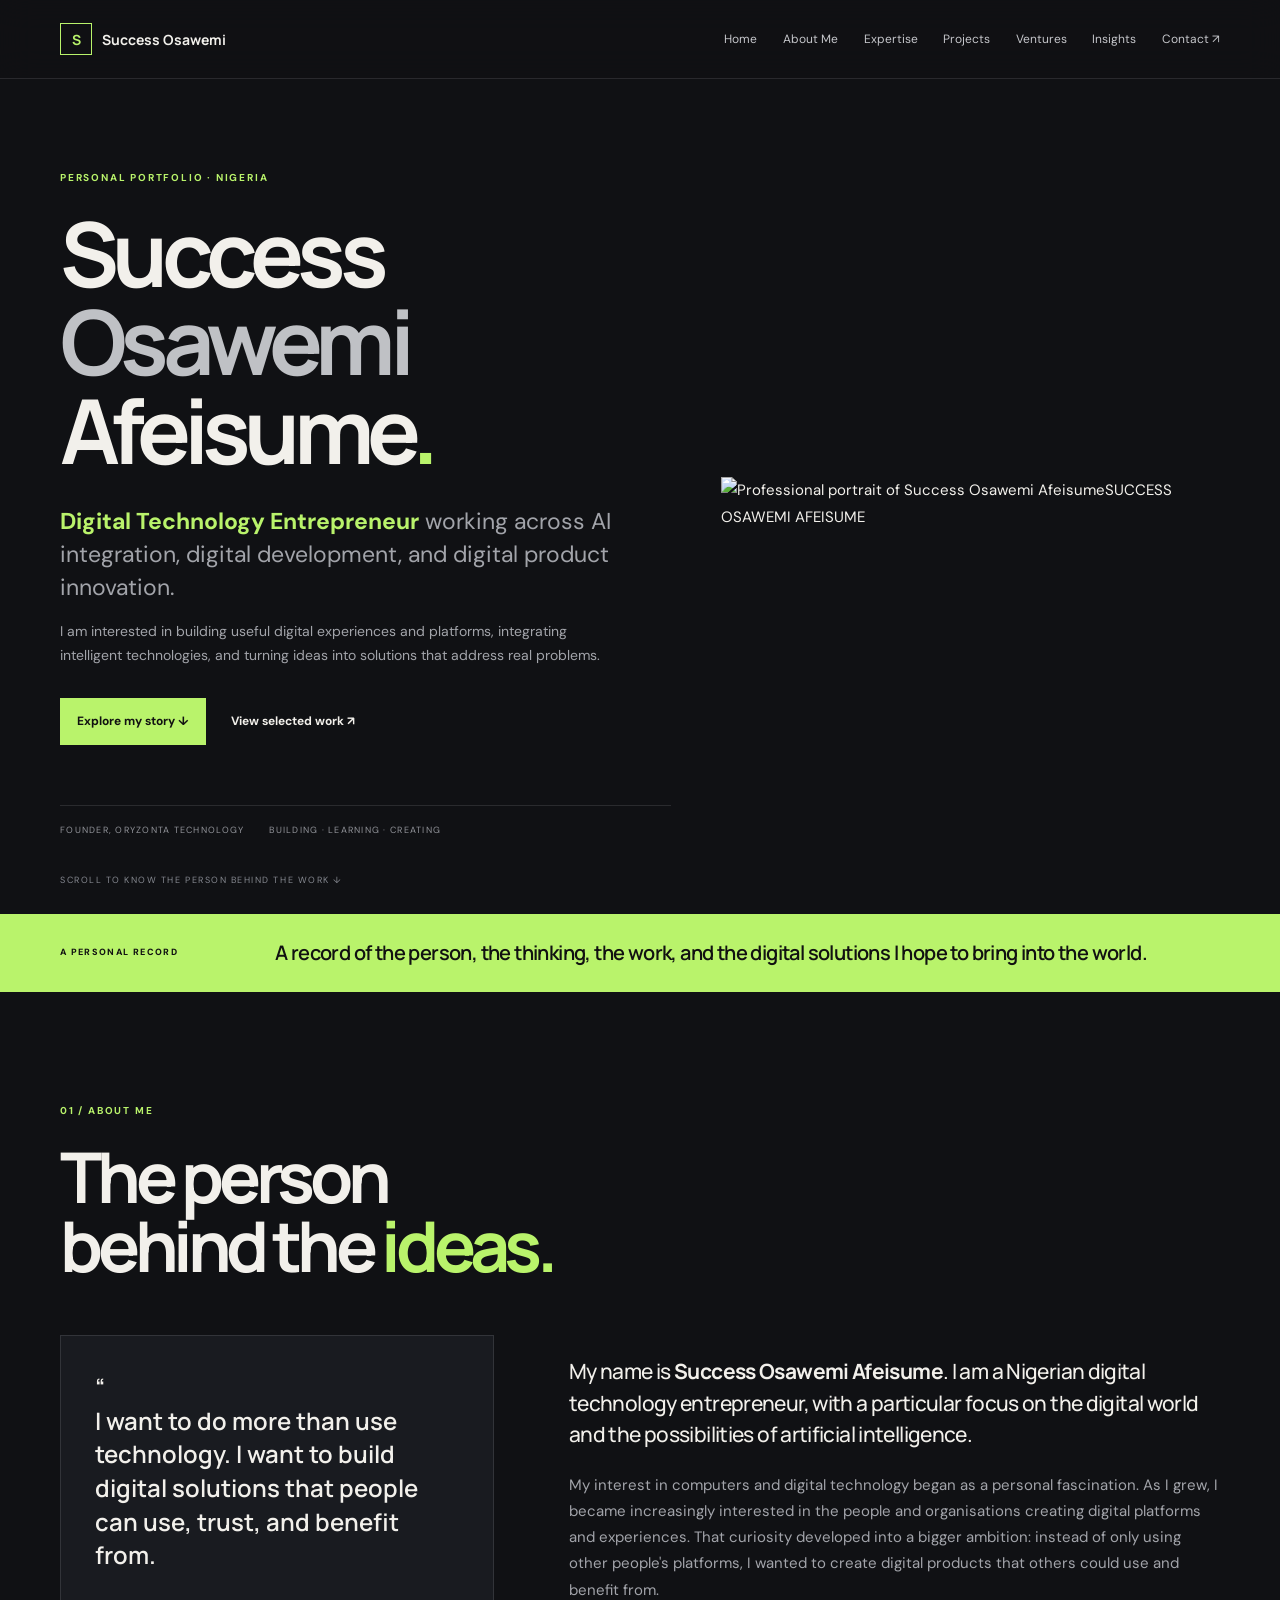
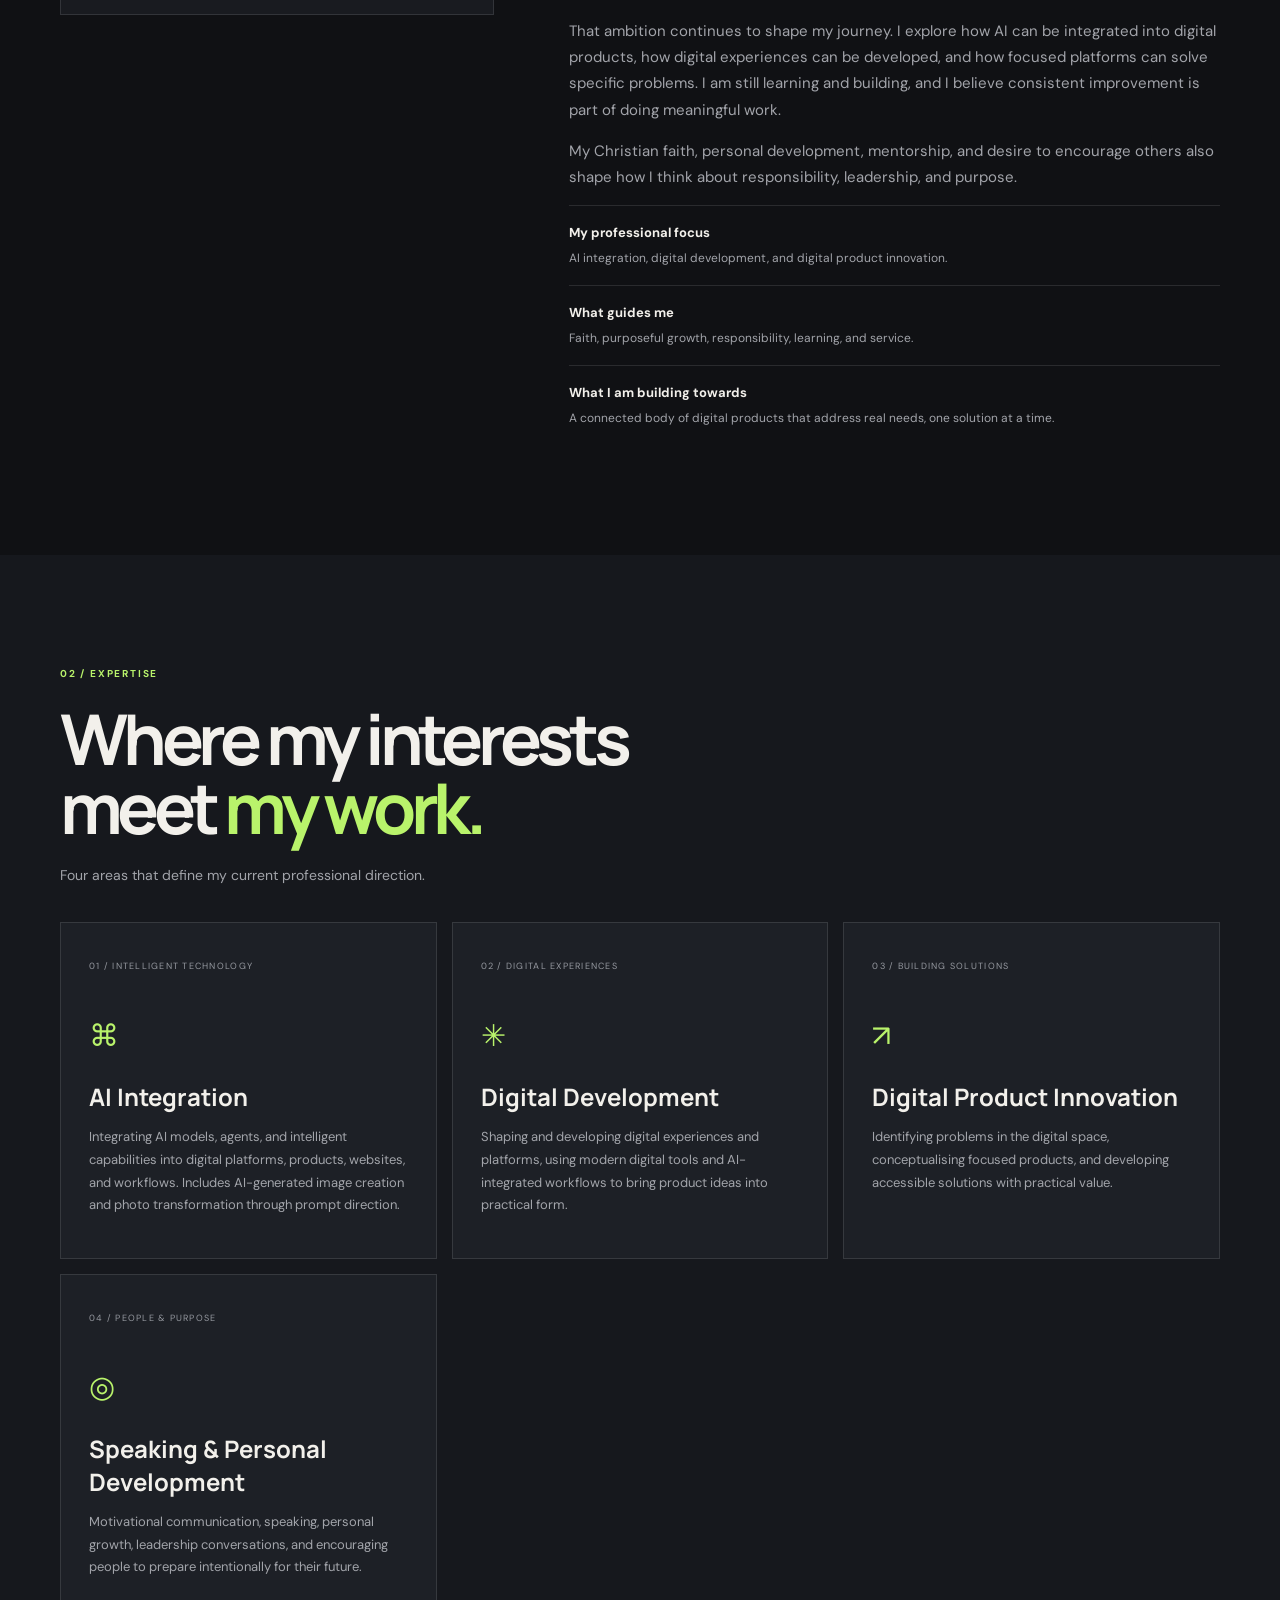
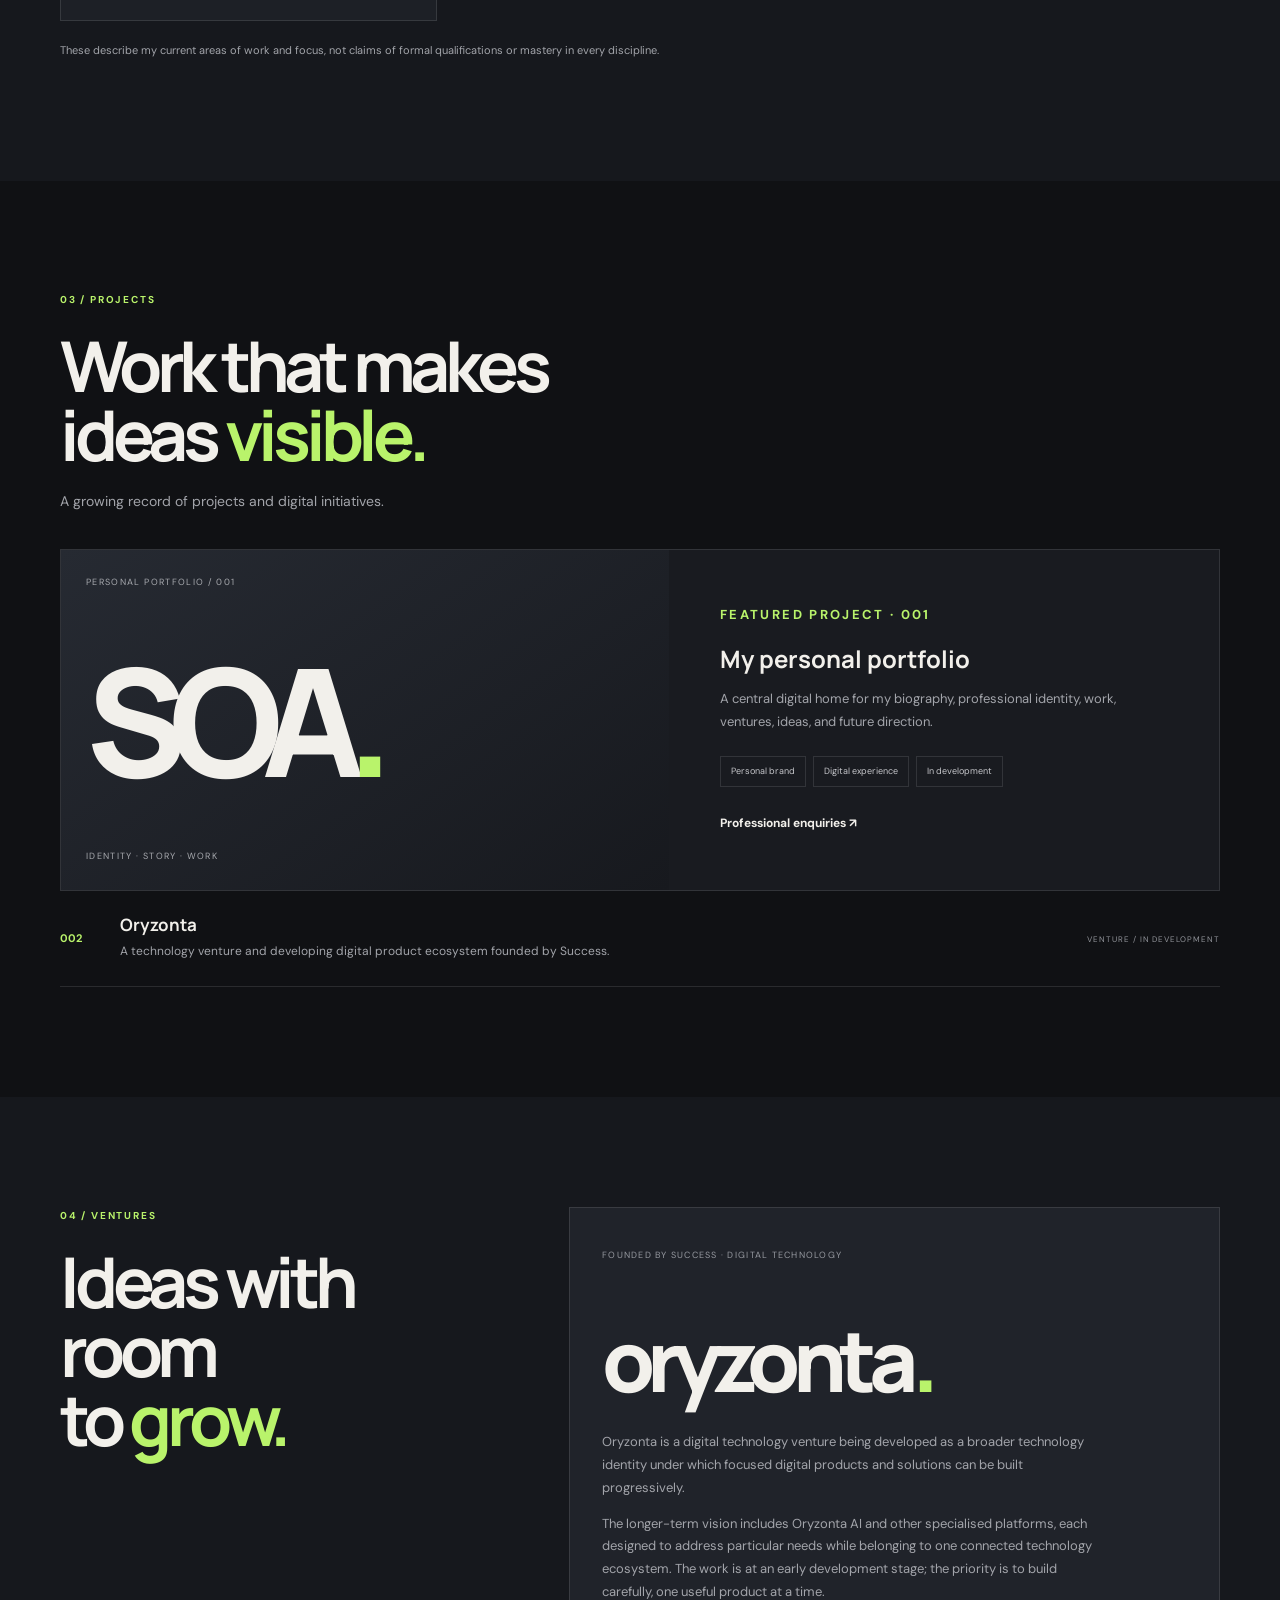
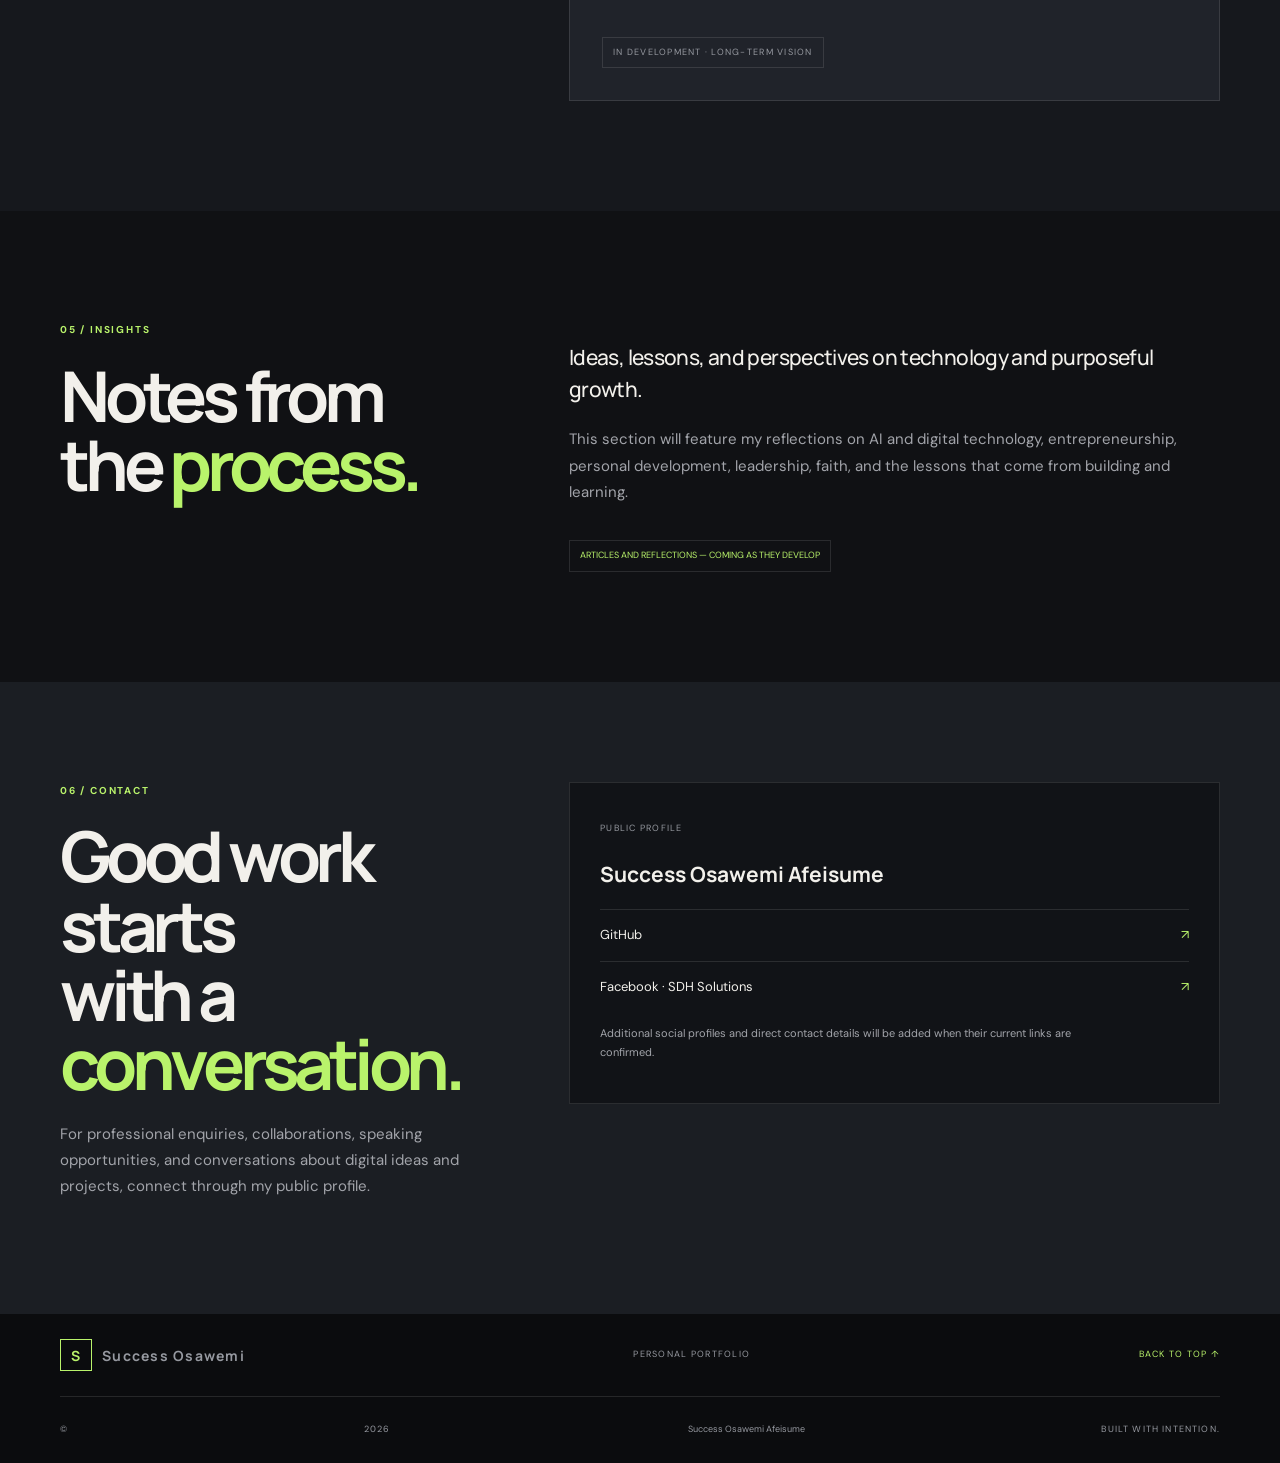
==== commit fe4d63be: "Refine personal biography and digital technology positioning" ====
--- a/index.html
+++ b/index.html
@@ -1,9 +1,62 @@
-<!doctype html><html lang="en"><head><meta charset="utf-8"><meta name="viewport" content="width=device-width,initial-scale=1"><meta name="theme-color" content="#101114"><meta name="google-site-verification" content="5e_i1jPsUB8C8R8pbTL2Rgnli-3_smV9QfEtwsPiMSk"><meta name="description" content="The personal portfolio and biography of Success Osawemi Afeisume, a digital technology entrepreneur working across technology, design and business."><meta name="author" content="Success Osawemi Afeisume"><meta name="robots" content="index,follow,max-image-preview:large"><title>Success Osawemi Afeisume — Digital Technology Entrepreneur</title><link rel="canonical" href="https://sdhsolutions.netlify.app/"><link rel="icon" href="/favicon.svg" type="image/svg+xml"><link rel="preconnect" href="https://fonts.googleapis.com"><link rel="preconnect" href="https://fonts.gstatic.com" crossorigin><link href="https://fonts.googleapis.com/css2?family=DM+Sans:wght@400;500;600;700&family=Manrope:wght@400;500;600;700;800&display=swap" rel="stylesheet"><meta property="og:type" content="profile"><meta property="og:title" content="Success Osawemi Afeisume"><meta property="og:description" content="Digital technology entrepreneur working across technology, design and business."><meta property="og:url" content="https://sdhsolutions.netlify.app/"><script type="application/ld+json">{"@context":"https://schema.org","@type":"Person","name":"Success Osawemi Afeisume","url":"https://sdhsolutions.netlify.app/","jobTitle":"Digital Technology Entrepreneur","knowsAbout":["Technology","Digital design","Business"]}</script><link rel="stylesheet" href="/style.css"><script src="/script.js" defer></script></head><body><a class="skip" href="#main">Skip to content</a><header><div class="shell nav"><a class="brand" href="#home"><i>S</i> Success Osawemi</a><button class="menu" aria-label="Open navigation" aria-expanded="false">☰</button><nav id="nav"><a href="#home">Home</a><a href="#about">About Me</a><a href="#expertise">Expertise</a><a href="#projects">Projects</a><a href="#ventures">Ventures</a><a href="#insights">Insights</a><a href="#contact">Contact ↗</a></nav></div></header><main id="main">
-<section class="hero" id="home"><div class="shell hero-grid"><div><p class="eyebrow">PERSONAL PORTFOLIO · NIGERIA</p><h1>Success<br><span>Osawemi</span><br>Afeisume<span class="accent">.</span></h1><p class="lede">Digital technology entrepreneur working at the intersection of <b>technology, design and business.</b></p><p class="muted">I am interested in how ideas become useful things — how technology can solve problems, how design makes experiences clearer, and how thoughtful business creates lasting value.</p><div class="actions"><a class="button" href="#about">Explore my story ↓</a><a class="plain" href="#projects">View selected work ↗</a></div><div class="meta">FOUNDER, ORYZONTA <span>BUILDING · LEARNING · CREATING</span></div></div><div class="art"><div class="orbit"></div><div class="monogram">S<span>O</span></div><small>IDEAS INTO MEANINGFUL WORK</small></div></div><div class="shell scroll">SCROLL TO KNOW THE PERSON BEHIND THE WORK ↓</div></section>
-<div class="ribbon"><div class="shell">A PERSONAL RECORD <b>This is more than a list of projects. It is a living account of the person, the thinking and the work behind them.</b></div></div>
-<section class="section" id="about"><div class="shell"><p class="eyebrow">01 / ABOUT ME</p><h2>The person<br>behind the <em>ideas.</em></h2><div class="two"><blockquote>“<br>Curiosity is where I start. Building is how I learn. Useful work is what I want to leave behind.</blockquote><div><p class="lead">My name is <b>Success Osawemi Afeisume</b>. I am a digital technology entrepreneur with interests and work spanning technology, design and business.</p><p>I am drawn to understanding problems, exploring ideas and turning what I learn into practical solutions. My journey is still developing, and I see learning, experimentation and consistent work as essential parts of that process.</p><p>This portfolio brings my background, professional interests, projects, ventures and ideas together in one place. It is intended to grow alongside my experience.</p><div class="fact"><b>What I do</b><span>Explore and build across technology, design and business.</span></div><div class="fact"><b>What guides me</b><span>Curiosity, practical thinking, creativity and continuous learning.</span></div><div class="fact"><b>What I am building</b><span>A body of work and ventures shaped by ideas with practical value.</span></div></div></div></div></section>
-<section class="section muted-bg" id="expertise"><div class="shell"><p class="eyebrow">02 / EXPERTISE</p><h2>Where my interests<br>meet <em>my work.</em></h2><p class="sub">The areas I work in, explore and continue to develop.</p><div class="cards"><article><small>01 / DIGITAL THINKING & BUILDING</small><div class="symbol">⌘</div><h3>Technology</h3><p>Exploring digital products, web experiences, emerging tools and practical ways technology can address real needs.</p></article><article><small>02 / VISUAL COMMUNICATION & UX</small><div class="symbol">✳</div><h3>Design</h3><p>Using visual communication, structure and user-centred thinking to make information and digital experiences clearer.</p></article><article><small>03 / STRATEGY & ENTREPRENEURSHIP</small><div class="symbol">↗</div><h3>Business</h3><p>Thinking about ideas, value creation, strategy and the systems required to turn a promising concept into meaningful work.</p></article></div><p class="note">A working overview, not a claim of mastery. Specific capabilities and experience will be documented as the portfolio develops.</p></div></section>
-<section class="section" id="projects"><div class="shell"><p class="eyebrow">03 / PROJECTS</p><h2>Work that makes<br>ideas <em>visible.</em></h2><p class="sub">A growing record of things I have founded, developed and worked on.</p><div class="project"><div class="project-art"><small>PERSONAL PORTFOLIO / 001</small><strong>SOA<span>.</span></strong><small>IDENTITY · STORY · WORK</small></div><div><p class="eyebrow">FEATURED PROJECT · 001</p><h3>My personal portfolio</h3><p>This website is itself a project: a considered digital home for my biography, professional identity, work, ventures and evolving ideas.</p><div class="tags"><span>Personal brand</span><span>Web experience</span><span>Ongoing</span></div><a class="plain" href="#contact">Discuss a project ↗</a></div></div><div class="project-row"><b>002</b><div><strong>Oryzonta</strong><p>A technology company founded by Success Osawemi Afeisume.</p></div><small>VENTURE / IN DEVELOPMENT</small></div></div></section>
-<section class="section muted-bg" id="ventures"><div class="shell two"><div><p class="eyebrow">04 / VENTURES</p><h2>Ideas with room<br>to <em>grow.</em></h2></div><article class="venture"><small>FOUNDED BY SUCCESS · TECHNOLOGY COMPANY</small><h3>oryzonta<span>.</span></h3><p>A technology company founded by Success Osawemi Afeisume. Oryzonta is the starting point for a broader ambition to build useful technology and digital solutions.</p></article></div></section>
-<section class="section" id="insights"><div class="shell two"><div><p class="eyebrow">05 / INSIGHTS</p><h2>Notes from<br>the <em>process.</em></h2></div><div><p class="lead">A space for ideas, lessons and perspectives.</p><p>As I document more of my thinking and experience, this section will become a home for writing on technology, design, entrepreneurship, learning and the questions that shape my work.</p><small class="coming">FIRST NOTES — IN PROGRESS</small></div></div></section>
-<section class="contact" id="contact"><div class="shell two"><div><p class="eyebrow">06 / CONTACT</p><h2>Good work starts<br>with a <em>conversation.</em></h2><p>For professional enquiries, collaborations and conversations about ideas or projects, connect through my public profile.</p></div><div class="contact-card"><small>PUBLIC PROFILE</small><h3>Success Osawemi Afeisume</h3><a href="https://github.com/successdigitalhub1" target="_blank" rel="noopener noreferrer">GitHub <span>↗</span></a><p>Additional social profiles and direct contact details will be added after their current handles and links are confirmed.</p></div></div></section></main><footer><div class="shell foot"><a class="brand" href="#home"><i>S</i> Success Osawemi</a><span>PERSONAL PORTFOLIO</span><a href="#home">BACK TO TOP ↑</a></div><div class="shell copyright">© <span id="year"></span> Success Osawemi Afeisume <span>BUILT WITH INTENTION.</span></div></footer></body></html>+<!doctype html>
+<html lang="en">
+<head>
+<meta charset="utf-8"><meta name="viewport" content="width=device-width,initial-scale=1">
+<meta name="theme-color" content="#101114">
+<meta name="google-site-verification" content="5e_i1jPsUB8C8R8pbTL2Rgnli-3_smV9QfEtwsPiMSk">
+<meta name="description" content="Success Osawemi Afeisume is a Nigerian digital technology entrepreneur focused on AI integration, digital development, digital product innovation, and personal development.">
+<meta name="author" content="Success Osawemi Afeisume"><meta name="robots" content="index,follow,max-image-preview:large">
+<title>Success Osawemi Afeisume — Digital Technology Entrepreneur</title>
+<link rel="canonical" href="https://sdhsolutions.netlify.app/"><link rel="icon" href="/favicon.svg" type="image/svg+xml">
+<link rel="preconnect" href="https://fonts.googleapis.com"><link rel="preconnect" href="https://fonts.gstatic.com" crossorigin>
+<link href="https://fonts.googleapis.com/css2?family=DM+Sans:wght@400;500;600;700&family=Manrope:wght@400;500;600;700;800&display=swap" rel="stylesheet">
+<meta property="og:type" content="profile"><meta property="og:title" content="Success Osawemi Afeisume — Digital Technology Entrepreneur">
+<meta property="og:description" content="AI integration, digital development, digital product innovation, and speaking and personal development.">
+<meta property="og:url" content="https://sdhsolutions.netlify.app/">
+<script type="application/ld+json">{"@context":"https://schema.org","@type":"Person","name":"Success Osawemi Afeisume","url":"https://sdhsolutions.netlify.app/","jobTitle":"Digital Technology Entrepreneur","description":"Nigerian digital technology entrepreneur focused on AI integration, digital development, digital product innovation, and speaking and personal development.","nationality":"Nigerian","knowsAbout":["Artificial intelligence integration","Digital development","Digital product innovation","AI-generated visual creation","Entrepreneurship","Public speaking","Personal development"]}</script>
+<link rel="stylesheet" href="/style.css"><script src="/script.js" defer></script>
+</head>
+<body>
+<a class="skip" href="#main">Skip to content</a>
+<header><div class="shell nav"><a class="brand" href="#home"><i>S</i> Success Osawemi</a><button class="menu" aria-label="Open navigation" aria-expanded="false">☰</button>
+<nav id="nav"><a href="#home">Home</a><a href="#about">About Me</a><a href="#expertise">Expertise</a><a href="#projects">Projects</a><a href="#ventures">Ventures</a><a href="#insights">Insights</a><a href="#contact">Contact ↗</a></nav></div></header>
+<main id="main">
+<section class="hero" id="home"><div class="shell hero-grid"><div>
+<p class="eyebrow">PERSONAL PORTFOLIO · NIGERIA</p>
+<h1>Success<br><span>Osawemi</span><br>Afeisume<span class="accent">.</span></h1>
+<p class="lede"><b>Digital Technology Entrepreneur</b> working across AI integration, digital development, and digital product innovation.</p>
+<p class="muted">I am interested in building useful digital experiences and platforms, integrating intelligent technologies, and turning ideas into solutions that address real problems.</p>
+<div class="actions"><a class="button" href="#about">Explore my story ↓</a><a class="plain" href="#projects">View selected work ↗</a></div>
+<div class="meta">FOUNDER, ORYZONTA TECHNOLOGY <span>BUILDING · LEARNING · CREATING</span></div></div>
+<div class="portrait-frame"><img src="/images/success-osawemi-portrait.jpg" alt="Professional portrait of Success Osawemi Afeisume" fetchpriority="high"><span>SUCCESS OSAWEMI AFEISUME</span></div>
+</div><div class="shell scroll">SCROLL TO KNOW THE PERSON BEHIND THE WORK ↓</div></section>
+<div class="ribbon"><div class="shell">A PERSONAL RECORD <b>A record of the person, the thinking, the work, and the digital solutions I hope to bring into the world.</b></div></div>
+<section class="section" id="about"><div class="shell"><p class="eyebrow">01 / ABOUT ME</p><h2>The person<br>behind the <em>ideas.</em></h2><div class="two">
+<blockquote>“<br>I want to do more than use technology. I want to build digital solutions that people can use, trust, and benefit from.</blockquote>
+<div><p class="lead">My name is <b>Success Osawemi Afeisume</b>. I am a Nigerian digital technology entrepreneur, with a particular focus on the digital world and the possibilities of artificial intelligence.</p>
+<p>My interest in computers and digital technology began as a personal fascination. As I grew, I became increasingly interested in the people and organisations creating digital platforms and experiences. That curiosity developed into a bigger ambition: instead of only using other people's platforms, I wanted to create digital products that others could use and benefit from.</p>
+<p>That ambition continues to shape my journey. I explore how AI can be integrated into digital products, how digital experiences can be developed, and how focused platforms can solve specific problems. I am still learning and building, and I believe consistent improvement is part of doing meaningful work.</p>
+<p>My Christian faith, personal development, mentorship, and desire to encourage others also shape how I think about responsibility, leadership, and purpose.</p>
+<div class="fact"><b>My professional focus</b><span>AI integration, digital development, and digital product innovation.</span></div>
+<div class="fact"><b>What guides me</b><span>Faith, purposeful growth, responsibility, learning, and service.</span></div>
+<div class="fact"><b>What I am building towards</b><span>A connected body of digital products that address real needs, one solution at a time.</span></div>
+</div></div></div></section>
+<section class="section muted-bg" id="expertise"><div class="shell"><p class="eyebrow">02 / EXPERTISE</p><h2>Where my interests<br>meet <em>my work.</em></h2><p class="sub">Four areas that define my current professional direction.</p>
+<div class="cards">
+<article><small>01 / INTELLIGENT TECHNOLOGY</small><div class="symbol">⌘</div><h3>AI Integration</h3><p>Integrating AI models, agents, and intelligent capabilities into digital platforms, products, websites, and workflows. Includes AI-generated image creation and photo transformation through prompt direction.</p></article>
+<article><small>02 / DIGITAL EXPERIENCES</small><div class="symbol">✳</div><h3>Digital Development</h3><p>Shaping and developing digital experiences and platforms, using modern digital tools and AI-integrated workflows to bring product ideas into practical form.</p></article>
+<article><small>03 / BUILDING SOLUTIONS</small><div class="symbol">↗</div><h3>Digital Product Innovation</h3><p>Identifying problems in the digital space, conceptualising focused products, and developing accessible solutions with practical value.</p></article>
+<article><small>04 / PEOPLE & PURPOSE</small><div class="symbol">◎</div><h3>Speaking & Personal Development</h3><p>Motivational communication, speaking, personal growth, leadership conversations, and encouraging people to prepare intentionally for their future.</p></article>
+</div><p class="note">These describe my current areas of work and focus, not claims of formal qualifications or mastery in every discipline.</p></div></section>
+<section class="section" id="projects"><div class="shell"><p class="eyebrow">03 / PROJECTS</p><h2>Work that makes<br>ideas <em>visible.</em></h2><p class="sub">A growing record of projects and digital initiatives.</p>
+<div class="project"><div class="project-art"><small>PERSONAL PORTFOLIO / 001</small><strong>SOA<span>.</span></strong><small>IDENTITY · STORY · WORK</small></div><div><p class="eyebrow">FEATURED PROJECT · 001</p><h3>My personal portfolio</h3><p>A central digital home for my biography, professional identity, work, ventures, ideas, and future direction.</p><div class="tags"><span>Personal brand</span><span>Digital experience</span><span>In development</span></div><a class="plain" href="#contact">Professional enquiries ↗</a></div></div>
+<div class="project-row"><b>002</b><div><strong>Oryzonta</strong><p>A technology venture and developing digital product ecosystem founded by Success.</p></div><small>VENTURE / IN DEVELOPMENT</small></div>
+</div></section>
+<section class="section muted-bg" id="ventures"><div class="shell two"><div><p class="eyebrow">04 / VENTURES</p><h2>Ideas with room<br>to <em>grow.</em></h2></div>
+<article class="venture"><small>FOUNDED BY SUCCESS · DIGITAL TECHNOLOGY</small><h3>oryzonta<span>.</span></h3><p>Oryzonta is a digital technology venture being developed as a broader technology identity under which focused digital products and solutions can be built progressively.</p><p>The longer-term vision includes Oryzonta AI and other specialised platforms, each designed to address particular needs while belonging to one connected technology ecosystem. The work is at an early development stage; the priority is to build carefully, one useful product at a time.</p><small class="coming">IN DEVELOPMENT · LONG-TERM VISION</small></article></div></section>
+<section class="section" id="insights"><div class="shell two"><div><p class="eyebrow">05 / INSIGHTS</p><h2>Notes from<br>the <em>process.</em></h2></div><div><p class="lead">Ideas, lessons, and perspectives on technology and purposeful growth.</p><p>This section will feature my reflections on AI and digital technology, entrepreneurship, personal development, leadership, faith, and the lessons that come from building and learning.</p><small class="coming">ARTICLES AND REFLECTIONS — COMING AS THEY DEVELOP</small></div></div></section>
+<section class="contact" id="contact"><div class="shell two"><div><p class="eyebrow">06 / CONTACT</p><h2>Good work starts<br>with a <em>conversation.</em></h2><p>For professional enquiries, collaborations, speaking opportunities, and conversations about digital ideas and projects, connect through my public profile.</p></div>
+<div class="contact-card"><small>PUBLIC PROFILE</small><h3>Success Osawemi Afeisume</h3><a href="https://github.com/successdigitalhub1" target="_blank" rel="noopener noreferrer">GitHub <span>↗</span></a><a href="https://www.facebook.com/SDHSolutions" target="_blank" rel="noopener noreferrer">Facebook · SDH Solutions <span>↗</span></a><p>Additional social profiles and direct contact details will be added when their current links are confirmed.</p></div></div></section>
+</main>
+<footer><div class="shell foot"><a class="brand" href="#home"><i>S</i> Success Osawemi</a><span>PERSONAL PORTFOLIO</span><a href="#home">BACK TO TOP ↑</a></div><div class="shell copyright">© <span id="year"></span> Success Osawemi Afeisume <span>BUILT WITH INTENTION.</span></div></footer>
+</body></html>
